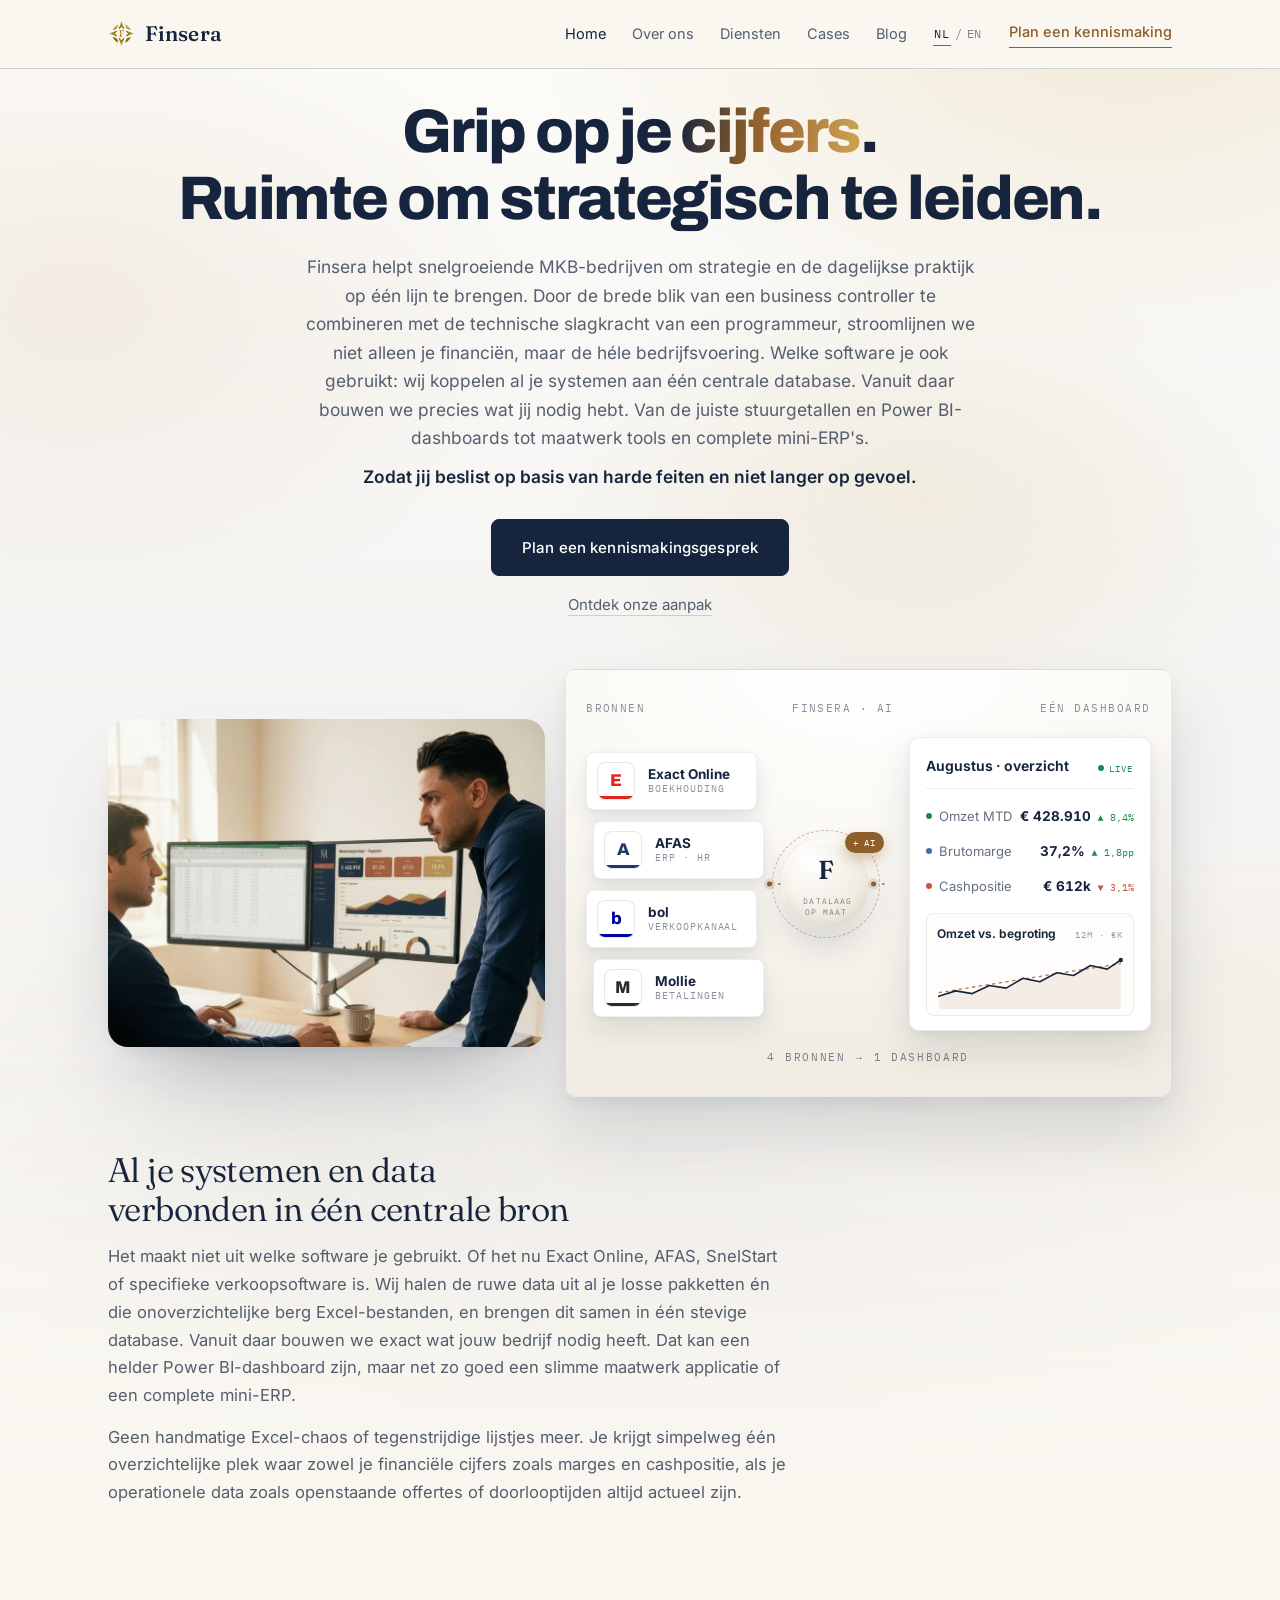
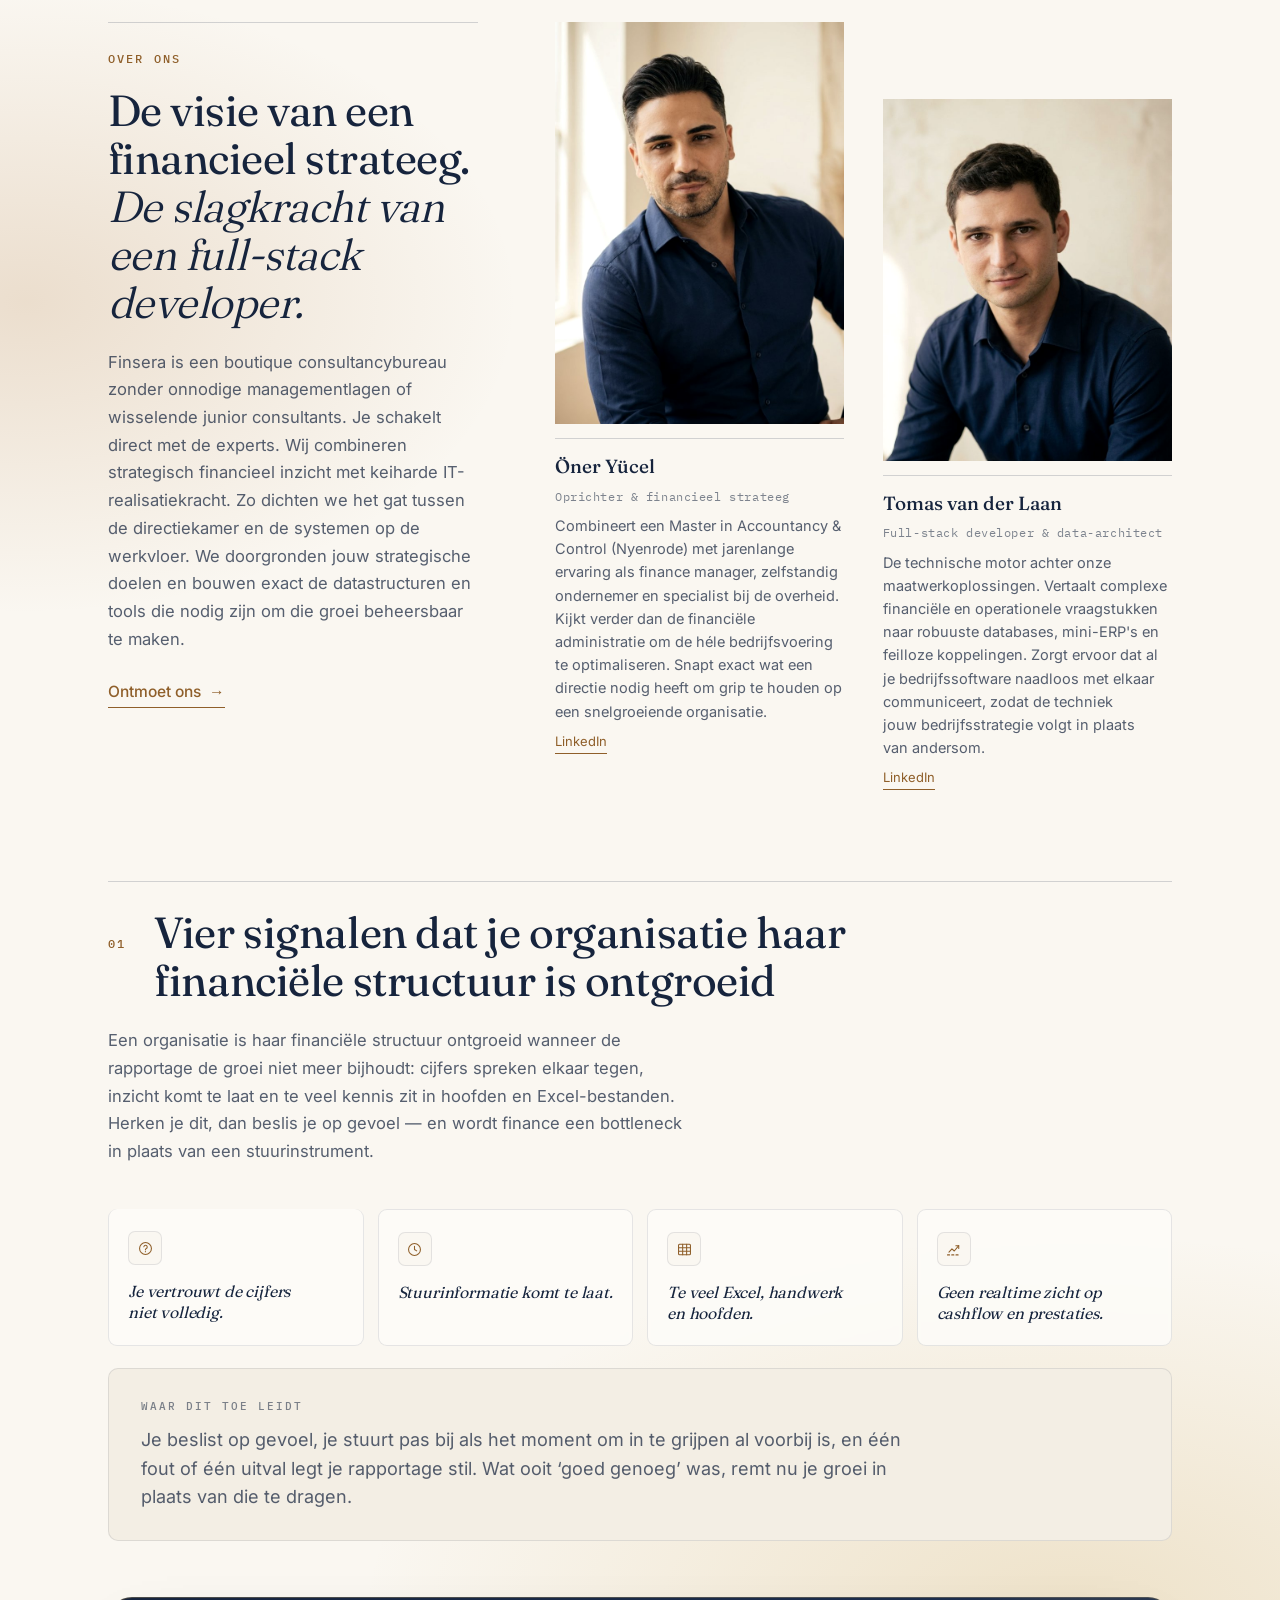
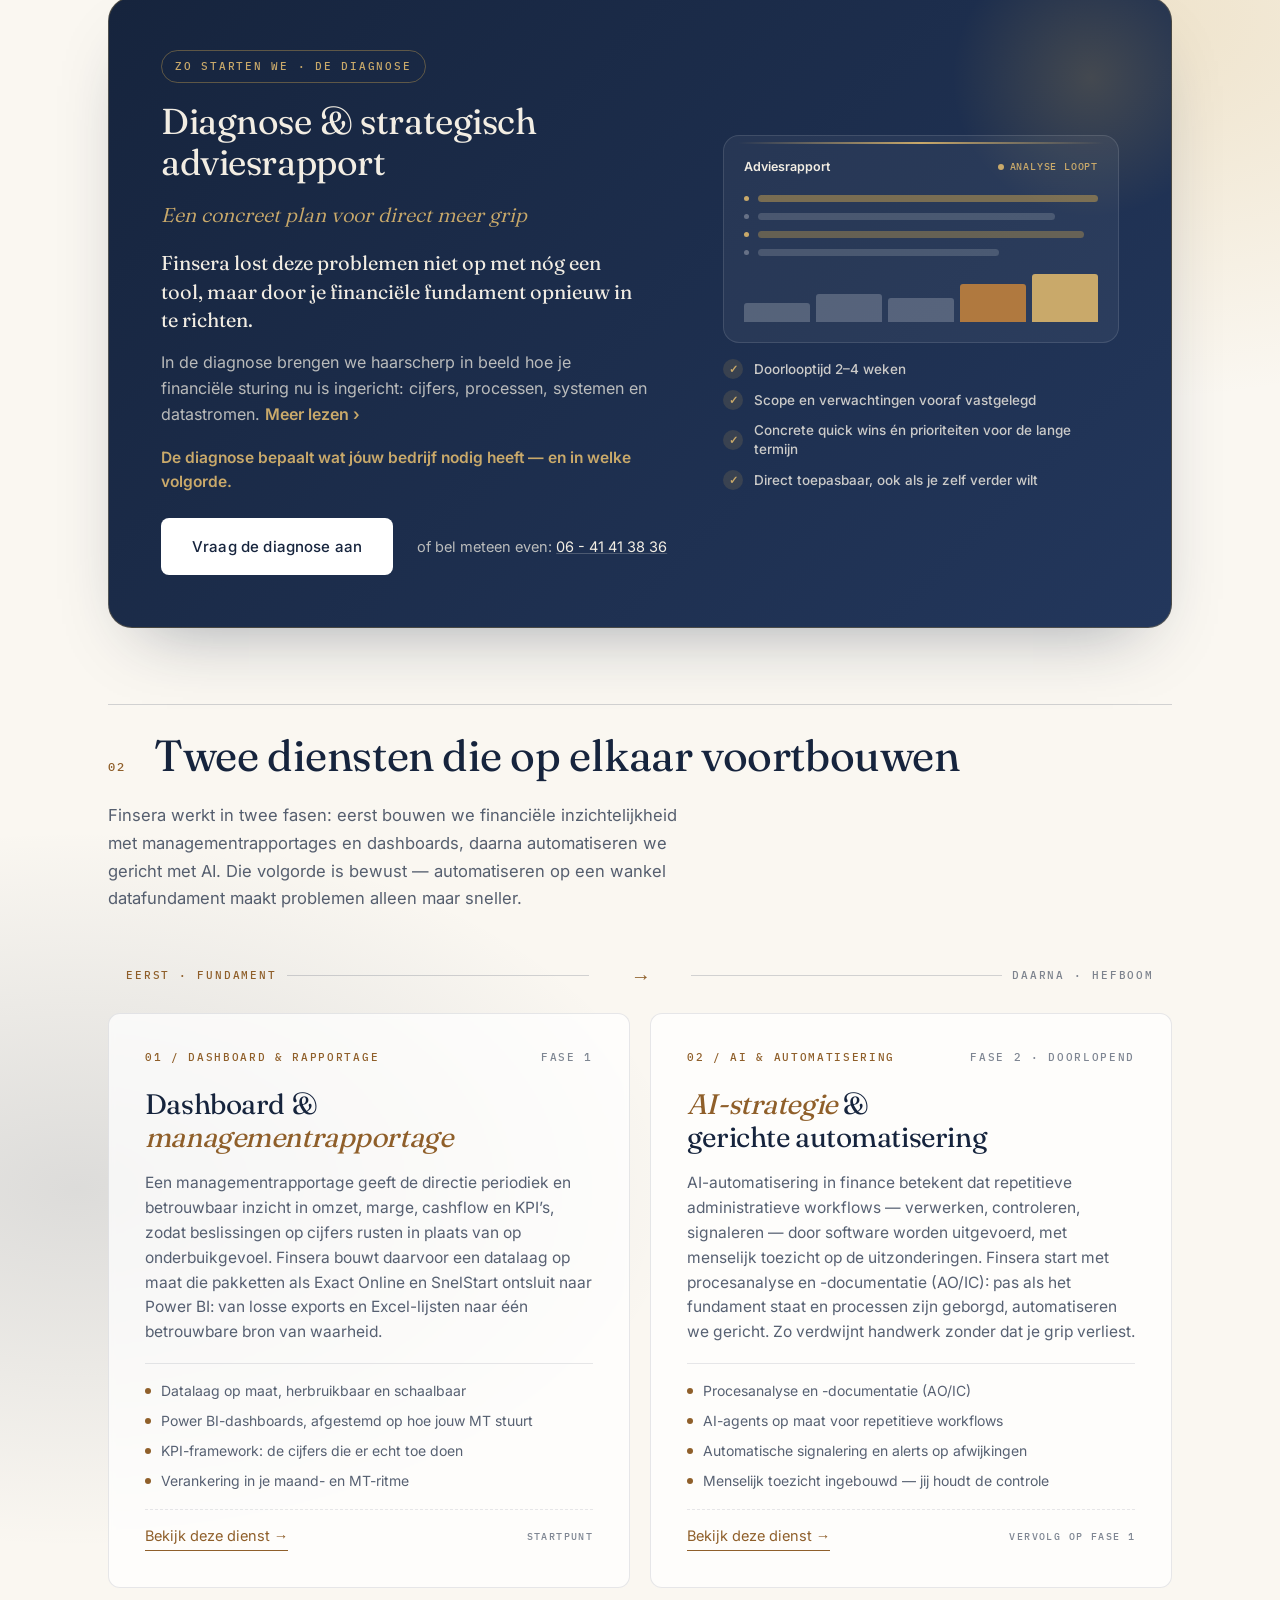
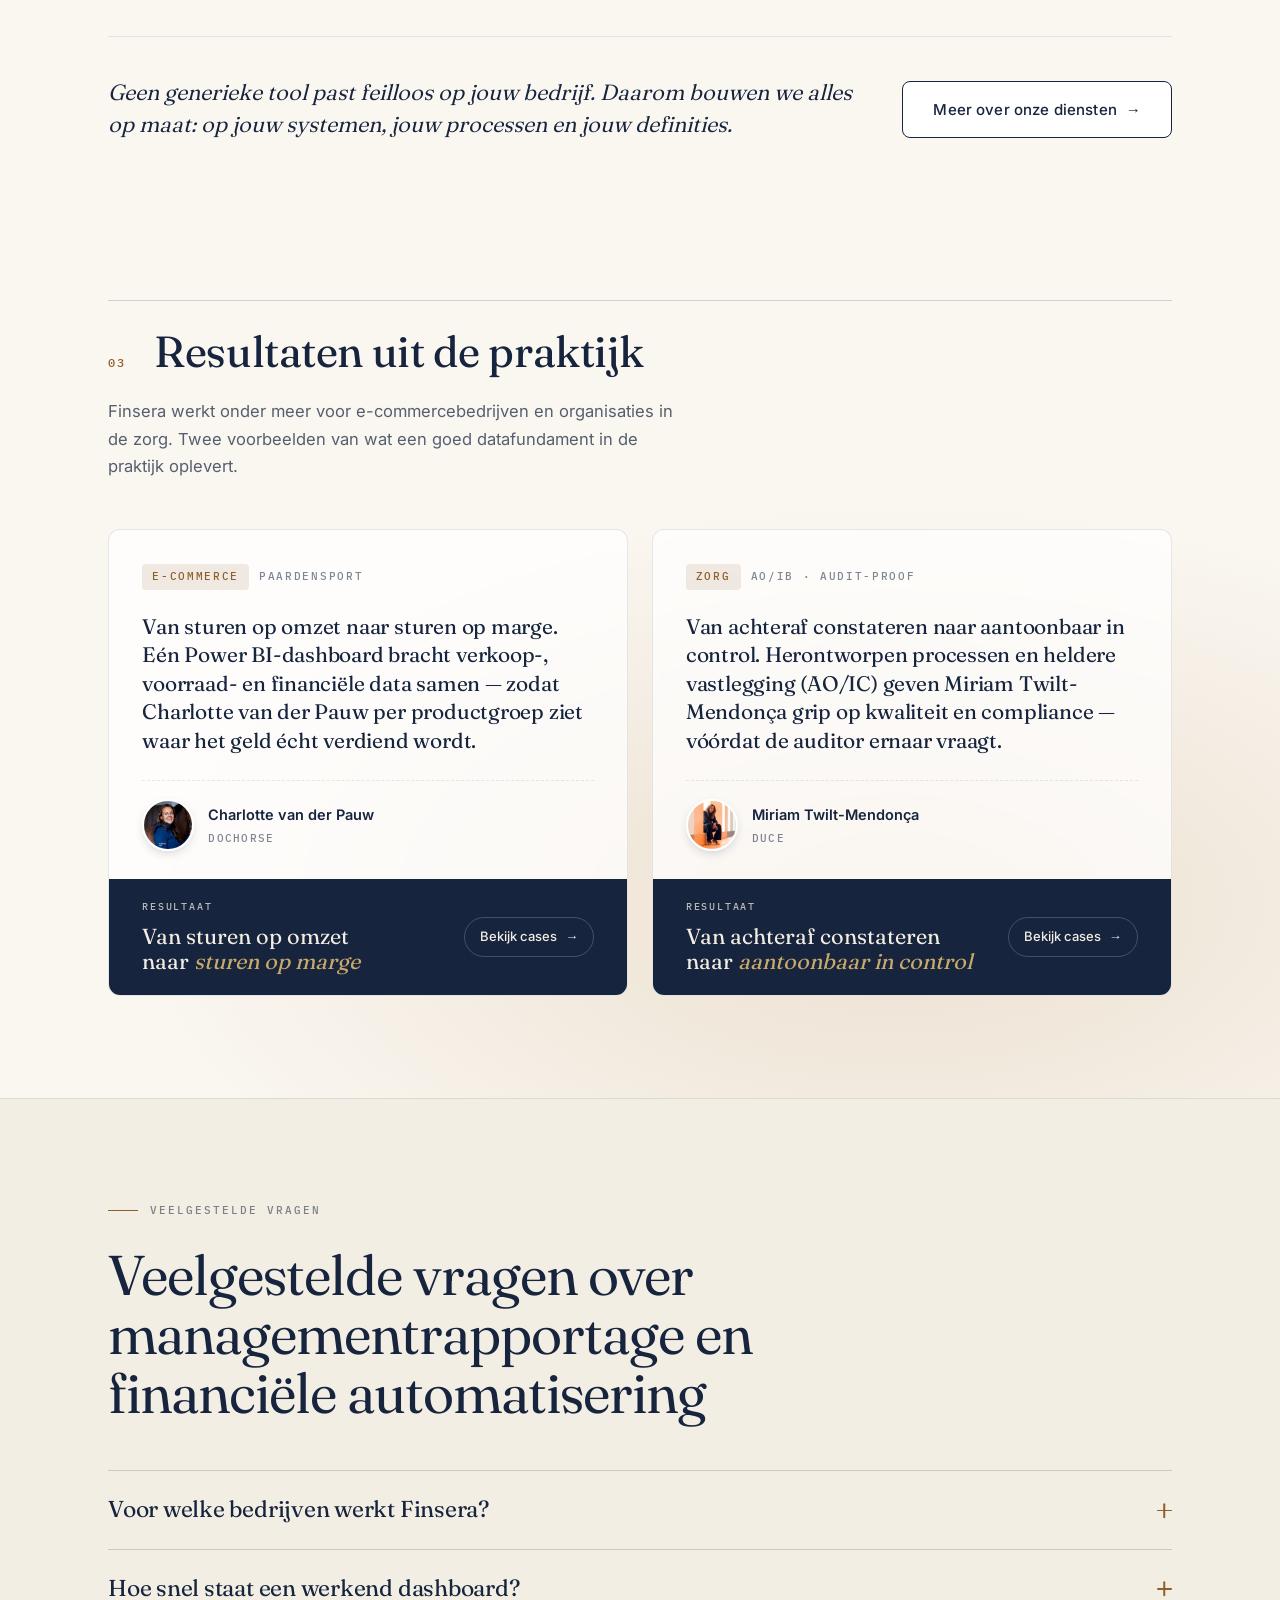
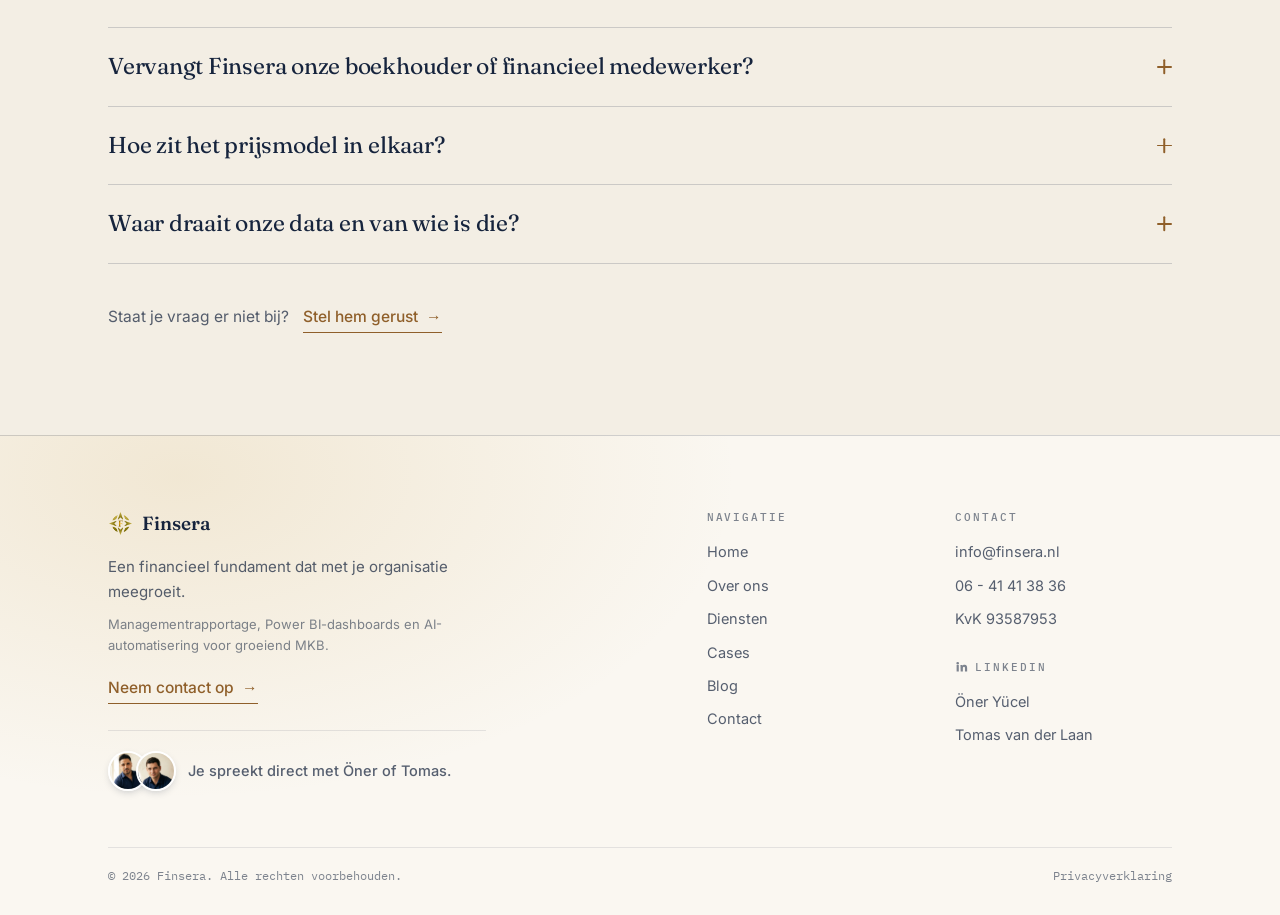
==== index.html @ 8877c3dc "Nieuwe teamteksten op de homepage Kop, inleiding en beide profielen vervangen door de aangeleverde t" ====
<!DOCTYPE html>
<html lang="nl">
<head>
  <meta charset="utf-8">
  <meta name="viewport" content="width=device-width, initial-scale=1">
  <title>Managementrapportage &amp; Power BI-dashboards MKB | Finsera</title>
  <meta name="description" content="Finsera helpt groeiende MKB-bedrijven aan grip op cijfers: managementrapportage, Power BI-dashboards en AI-automatisering. Start met een diagnose in 2–4 weken.">
  <link rel="canonical" href="https://www.finsera.nl/">
  <link rel="icon" href="favicon.svg" type="image/svg+xml">

  <!-- Open Graph / Twitter -->
  <meta property="og:type" content="website">
  <meta property="og:site_name" content="Finsera">
  <meta property="og:locale" content="nl_NL">
  <meta property="og:title" content="Finsera — Grip op je cijfers. Ruimte om strategisch te leiden.">
  <meta property="og:description" content="Boutique finance consultancy voor snelgroeiende middelgrote bedrijven. Van Excel-chaos naar realtime inzicht.">
  <meta property="og:url" content="https://www.finsera.nl/">
  <meta property="og:image" content="https://www.finsera.nl/img/og-finsera.jpg">
  <meta property="og:image:width" content="1200">
  <meta property="og:image:height" content="630">
  <meta property="og:image:alt" content="Finsera — Grip op je cijfers. Ruimte om strategisch te leiden.">
  <meta name="twitter:card" content="summary_large_image">
  <meta name="twitter:image" content="https://www.finsera.nl/img/og-finsera.jpg">

  <link rel="preload" href="fonts/Archivo-normal-400800.woff2" as="font" type="font/woff2" crossorigin>
  <link rel="preload" href="fonts/Fraunces-normal-300800.woff2" as="font" type="font/woff2" crossorigin>
  <link rel="preload" href="fonts/inter-latin.woff2" as="font" type="font/woff2" crossorigin>
  <link rel="preload" href="fonts/IBM-Plex-Mono-normal-400.woff2" as="font" type="font/woff2" crossorigin>
  <link rel="stylesheet" href="css/fonts.css">
  <link rel="stylesheet" href="css/styles.css">

  <script type="application/ld+json">
  {
    "@context": "https://schema.org",
    "@graph": [
      {
        "@type": "Organization",
        "@id": "https://www.finsera.nl/#organisatie",
        "name": "Finsera",
        "legalName": "Finsera",
        "alternateName": "Finsera Nederland",
        "description": "Finsera helpt groeiende middelgrote Nederlandse bedrijven aan echte financiële inzichtelijkheid via professionele managementrapportage, Power BI dashboards en AI-gedreven automatisering voor het MKB.",
        "url": "https://www.finsera.nl/",
        "logo": {
          "@type": "ImageObject",
          "@id": "https://www.finsera.nl/#logo",
          "url": "https://www.finsera.nl/img/og-finsera.jpg",
          "width": 1200,
          "height": 630
        },
        "image": {
          "@id": "https://www.finsera.nl/#logo"
        },
        "email": "info@finsera.nl",
        "telephone": "+31641413836",
        "identifier": [
          {
            "@type": "PropertyValue",
            "name": "KvK",
            "value": "93587953"
          }
        ],
        "address": {
          "@type": "PostalAddress",
          "addressCountry": "NL"
        },
        "areaServed": {
          "@type": "Country",
          "name": "Nederland"
        },
        "knowsLanguage": [
          "nl",
          "en"
        ],
        "knowsAbout": [
          "Managementrapportage",
          "Power BI dashboards",
          "Business intelligence voor het MKB",
          "Financiële automatisering",
          "AI-strategie",
          "Interim controller"
        ],
        "founder": {
          "@id": "https://www.finsera.nl/over#oner-yucel"
        },
        "employee": [
          {
            "@id": "https://www.finsera.nl/over#oner-yucel"
          },
          {
            "@id": "https://www.finsera.nl/over#tomas-van-der-laan"
          }
        ],
        "member": {
          "@id": "https://www.finsera.nl/over#tomas-van-der-laan"
        },
        "contactPoint": {
          "@type": "ContactPoint",
          "contactType": "sales",
          "email": "info@finsera.nl",
          "telephone": "+31641413836",
          "areaServed": "NL",
          "availableLanguage": [
            "nl",
            "en"
          ]
        }
      },
      {
        "@type": "WebSite",
        "@id": "https://www.finsera.nl/#website",
        "url": "https://www.finsera.nl/",
        "name": "Finsera",
        "inLanguage": "nl-NL",
        "publisher": {
          "@id": "https://www.finsera.nl/#organisatie"
        }
      },
      {
        "@type": "WebPage",
        "@id": "https://www.finsera.nl/#webpage",
        "url": "https://www.finsera.nl/",
        "name": "Managementrapportage, Power BI dashboards en AI voor het MKB | Finsera",
        "isPartOf": {
          "@id": "https://www.finsera.nl/#website"
        },
        "about": {
          "@id": "https://www.finsera.nl/#organisatie"
        },
        "inLanguage": "nl-NL"
      },
      {
        "@type": "FAQPage",
        "@id": "https://www.finsera.nl/#faq",
        "isPartOf": {
          "@id": "https://www.finsera.nl/#website"
        },
        "inLanguage": "nl-NL",
        "mainEntity": [
          {
            "@type": "Question",
            "name": "Voor welke bedrijven werkt Finsera?",
            "acceptedAnswer": {
              "@type": "Answer",
              "text": "Finsera werkt voor snelgroeiende MKB- en mid-market bedrijven met circa 10 tot 50 medewerkers. Bedrijven die de opstartfase voorbij zijn, maar waar de financiële structuur de groei niet kan bijbenen. Sectorervaring hebben wij onder meer in e-commerce en de zorg."
            }
          },
          {
            "@type": "Question",
            "name": "Hoe snel staat een werkend dashboard?",
            "acceptedAnswer": {
              "@type": "Answer",
              "text": "Meestal binnen 4 tot 6 weken na de start van het traject. We werken met wekelijkse demo’s, zodat je tussentijds ziet wat er gebouwd wordt en direct kunt bijsturen. Daaraan vooraf gaat de diagnose van 2 tot 4 weken, waarin we bepalen wát er gebouwd moet worden."
            }
          },
          {
            "@type": "Question",
            "name": "Vervangt Finsera onze boekhouder of financieel medewerker?",
            "acceptedAnswer": {
              "@type": "Answer",
              "text": "Nee. Wij vervangen geen bestaande functies, maar versterken ze. Je administratie blijft waar die is; wij zorgen dat de data eruit stroomt naar bruikbare stuurinformatie. Heb je tijdelijk behoefte aan senior financiële sturing, dan bieden we aanvullend interim controller services op afstand."
            }
          },
          {
            "@type": "Question",
            "name": "Hoe zit het prijsmodel in elkaar?",
            "acceptedAnswer": {
              "@type": "Answer",
              "text": "Projecten voeren we uit tegen een vaste projectprijs, vooraf afgesproken op basis van de diagnose. Voor doorlopend beheer en doorontwikkeling van dashboards werken we met een abonnement. Elk traject is maatwerk — daarom bespreken we je situatie eerst vrijblijvend."
            }
          },
          {
            "@type": "Question",
            "name": "Waar draait onze data en van wie is die?",
            "acceptedAnswer": {
              "@type": "Answer",
              "text": "Je data blijft van jou en blijft in jouw omgeving. We bouwen op Power BI en Microsoft Azure, binnen jouw eigen licenties en tenancy waar mogelijk. Geen vendor lock-in: alles wat wij bouwen, is van jou en gedocumenteerd."
            }
          }
        ]
      },
      {
        "@type": "Person",
        "@id": "https://www.finsera.nl/over#oner-yucel",
        "name": "Öner Yücel",
        "jobTitle": "Oprichter & financieel strateeg",
        "worksFor": {
          "@id": "https://www.finsera.nl/#organisatie"
        },
        "knowsAbout": [
          "Financial control",
          "Accountancy",
          "Audit",
          "Compliance",
          "Managementrapportage"
        ],
        "sameAs": [
          "https://www.linkedin.com/in/%C3%B6ner-y%C3%BCcel-msc-319a7a30/"
        ]
      },
      {
        "@type": "Person",
        "@id": "https://www.finsera.nl/over#tomas-van-der-laan",
        "name": "Tomas van der Laan",
        "jobTitle": "Full-stack developer & data-architect",
        "worksFor": {
          "@id": "https://www.finsera.nl/#organisatie"
        },
        "knowsAbout": [
          "Data-architectuur",
          "Power BI",
          "Data-engineering",
          "AI-automatisering"
        ],
        "sameAs": [
          "https://www.linkedin.com/in/tomasvdlaan/"
        ]
      }
    ]
  }
  </script>
</head>
<body>

<a class="skip-link" href="#inhoud">Naar de inhoud</a>

<!-- ======================================================== NAV ========== -->
<nav class="nav">
  <div class="nav__inner">
    <a href="/" class="nav__brand">
      <img class="nav__mark" src="img/logo/finsera-merkteken-origineel.png" alt="" width="27" height="27" onerror="this.remove()">
      <span class="nav__wordmark">Finsera</span>
    </a>

    <div class="nav__links">
      <a href="/" class="nav__link is-active" data-i18n="navHome">Home</a>
      <a href="/over" class="nav__link" data-i18n="navOver">Over ons</a>
      <a href="/diensten" class="nav__link" data-i18n="navDiensten">Diensten</a>
      <a href="/cases" class="nav__link" data-i18n="navCases">Cases</a>
      <a href="/blog" class="nav__link" data-i18n="navBlog">Blog</a>

      <div class="lang-toggle">
        <button type="button" class="lang-toggle__btn" data-lang="nl">NL</button>
        <span class="lang-toggle__sep" aria-hidden="true">/</span>
        <button type="button" class="lang-toggle__btn" data-lang="en">EN</button>
      </div>

      <a href="/contact" class="nav__cta" data-i18n="navCta">Plan een kennismaking</a>
    </div>

    <button class="nav__burger" type="button" aria-label="Menu" aria-expanded="false" data-burger>
      <svg width="22" height="22" viewBox="0 0 24 24" fill="none" stroke="currentColor" stroke-width="1.6" stroke-linecap="round"><line x1="3" y1="8" x2="21" y2="8"></line><line x1="3" y1="16" x2="21" y2="16"></line></svg>
    </button>
  </div>

  <div class="nav__mobile" data-mobile hidden>
    <a href="/" data-i18n="navHome">Home</a>
    <a href="/over" data-i18n="navOver">Over ons</a>
    <a href="/diensten" data-i18n="navDiensten">Diensten</a>
    <a href="/cases" data-i18n="navCases">Cases</a>
    <a href="/blog" data-i18n="navBlog">Blog</a>
    <div class="nav__mobile-langs">
      <button type="button" class="lang-toggle__btn" data-lang="nl">NL</button>
      <button type="button" class="lang-toggle__btn" data-lang="en">EN</button>
    </div>
    <a href="/contact" class="nav__mobile-cta" data-i18n="navCta">Plan een kennismaking</a>
  </div>
</nav>

<main id="inhoud" class="main">

  <!-- ====================================================== HERO ========= -->
  <!-- "Licht met gradient": zachte meerkleurige gradient-grond, centrale
       glazen dashboardkaart, twee zwevende glass-statkaartjes met échte
       inhoud. Kop in Archivo; één sleutelwoord krijgt een navy→koper
       gradient (zie inline script onderaan de pagina). -->
  <header class="hero2">
    <div class="hero2__glow" aria-hidden="true"></div>
    <div class="wrap hero2__wrap">
      <h1 class="hero2__h1">
        <span class="hero2__h1-a" data-i18n="heroH1a">Grip op je cijfers</span>
        <span class="hero2__h1-b" data-i18n="heroH1b">Ruimte om strategisch te leiden</span>
      </h1>
      <p class="hero2__sub"><span data-i18n="heroSub">Finsera helpt snelgroeiende MKB-bedrijven om strategie en de dagelijkse praktijk op één lijn te brengen. Door de brede blik van een business controller te combineren met de technische slagkracht van een programmeur, stroomlijnen we niet alleen je financiën, maar de héle bedrijfsvoering. Welke software je ook gebruikt: wij koppelen al je systemen aan één centrale database. Vanuit daar bouwen we precies wat jij nodig hebt. Van de juiste stuurgetallen en Power BI-dashboards tot maatwerk tools en complete mini-ERP&rsquo;s.</span> <strong class="hero2__lead" data-i18n="heroSubLead">Zodat jij beslist op basis van harde feiten en niet langer op gevoel.</strong></p>
      <div class="hero2__cta">
        <a href="/contact" class="btn" data-i18n="heroCta1">Plan een kennismakingsgesprek</a>
        <a href="/diensten" class="hero2__cta-link" data-i18n="heroCta2">Ontdek onze aanpak</a>
      </div>

      <!-- Het beeldobject: links de foto van Öner en Tomas, rechts de
           datalaag-visual (bronnen → datalaag + AI → één dashboard).
           #heroPhoto is het fotoslot; vervang het bestand om het beeld
           te wisselen. Het paneel komt één keer tot leven via het script
           onderaan deze pagina. -->
      <div class="hero2__dlhead">
        <h2 class="hero2__dlh2" data-i18n="dlHeading">Al je systemen en data verbonden in één centrale bron</h2>
        <p class="hero2__dlintro" data-i18n="dlIntro">Het maakt niet uit welke software je gebruikt. Of het nu Exact Online, AFAS, SnelStart of specifieke verkoopsoftware is. Wij halen de ruwe data uit al je losse pakketten &eacute;n die onoverzichtelijke berg Excel-bestanden, en brengen dit samen in &eacute;&eacute;n stevige database. Vanuit daar bouwen we exact wat jouw bedrijf nodig heeft. Dat kan een helder Power BI-dashboard zijn, maar net zo goed een slimme maatwerk applicatie of een complete mini-ERP.</p>
        <p class="hero2__dlintro" data-i18n="dlIntro2">Geen handmatige Excel-chaos of tegenstrijdige lijstjes meer. Je krijgt simpelweg &eacute;&eacute;n overzichtelijke plek waar zowel je financi&euml;le cijfers zoals marges en cashpositie, als je operationele data zoals openstaande offertes of doorlooptijden altijd actueel zijn.</p>
      </div>

      <div class="hero2__stage">
        <img id="heroPhoto" class="hero2__photo" src="img/team/samen.webp" alt="Öner Yücel en Tomas van der Laan bespreken een Power BI managementrapportage bij Finsera" width="1536" height="672" decoding="async">

        <div class="hero2__dlwrap">
          <div class="dl-panel">
          <div class="dl-panel-head" aria-hidden="true">
            <span data-i18n="dlColA">Bronnen</span><span data-i18n="dlColB">Finsera · AI</span><span data-i18n="dlColC">Eén dashboard</span>
          </div>
          <div class="dl-flow">
            <div class="dl-sources">
              <!-- Bronnen. Elke tegel heeft een leeg <img>-slot: zet daar het
                   officiële logobestand in (img/bron/<naam>.svg) en de
                   naamtegel verdwijnt automatisch achter het logo. -->
              <div class="dl-src" style="--merk:#E1251B">
                <span class="dl-src-ic" aria-hidden="true"><img class="dl-src-logo" alt="" hidden><span class="dl-src-wm">E</span></span>
                <span class="dl-src-tx"><strong>Exact Online</strong><em data-i18n="dlSrc1">boekhouding</em></span>
              </div>
              <div class="dl-src" style="--merk:#1B3A6B">
                <span class="dl-src-ic" aria-hidden="true"><img class="dl-src-logo" alt="" hidden><span class="dl-src-wm">A</span></span>
                <span class="dl-src-tx"><strong>AFAS</strong><em data-i18n="dlSrc2">ERP · HR</em></span>
              </div>
              <div class="dl-src" style="--merk:#0000A4">
                <span class="dl-src-ic" aria-hidden="true"><img class="dl-src-logo" alt="" hidden><span class="dl-src-wm">b</span></span>
                <span class="dl-src-tx"><strong>bol</strong><em data-i18n="dlSrc3">verkoopkanaal</em></span>
              </div>
              <div class="dl-src" style="--merk:#2B2B2B">
                <span class="dl-src-ic" aria-hidden="true"><img class="dl-src-logo" alt="" hidden><span class="dl-src-wm">M</span></span>
                <span class="dl-src-tx"><strong>Mollie</strong><em data-i18n="dlSrc4">betalingen</em></span>
              </div>
            </div>

            <div class="dl-corewrap" aria-hidden="true">
              <span class="dl-wire dl-wire--in"></span>
              <div class="dl-core">
                <span class="dl-core-ring"></span>
                <span class="dl-core-f">F</span>
                <span class="dl-core-cap" data-i18n="dlCore">datalaag op maat</span>
                <span class="dl-core-ai">+ AI</span>
              </div>
              <span class="dl-wire dl-wire--out"></span>
            </div>

            <div class="dl-dash">
              <div class="dl-dash-head"><em data-i18n="dlMonth">Augustus · overzicht</em><span class="dl-live"><i></i>live</span></div>
              <div class="dl-krow"><span class="dl-kdot" style="background:#1F8A4C"></span><span class="dl-klabel" data-i18n="dlK1">Omzet MTD</span><span class="dl-kval" data-count="428910" data-pre="&euro; ">&euro; 428.910</span><span class="dl-kdelta dl-up">&#9650; 8,4%</span></div>
              <div class="dl-krow"><span class="dl-kdot" style="background:#3E6FA8"></span><span class="dl-klabel" data-i18n="dlK2">Brutomarge</span><span class="dl-kval" data-count="37,2" data-post="%">37,2%</span><span class="dl-kdelta dl-up">&#9650; 1,8pp</span></div>
              <div class="dl-krow"><span class="dl-kdot" style="background:#C0563F"></span><span class="dl-klabel" data-i18n="dlK3">Cashpositie</span><span class="dl-kval" data-count="612" data-pre="&euro; " data-post="k">&euro; 612k</span><span class="dl-kdelta dl-down">&#9660; 3,1%</span></div>
              <div class="dl-chart">
                <div class="dl-chart-cap"><span data-i18n="dlChart">Omzet vs. begroting</span><span class="dl-chart-meta">12m &middot; &euro;k</span></div>
                <svg viewBox="0 0 220 64" preserveAspectRatio="none" aria-hidden="true">
                  <path d="M2 50 L22 44 L42 47 L62 38 L82 41 L102 30 L122 34 L142 24 L162 27 L182 16 L202 20 L218 10 L218 64 L2 64 Z" fill="rgba(143,95,42,0.10)"/>
                  <path d="M2 46 L42 40 L82 34 L122 28 L162 22 L218 14" fill="none" stroke="#B0793F" stroke-width="1.4" stroke-dasharray="4 4"/>
                  <path class="dl-line" d="M2 50 L22 44 L42 47 L62 38 L82 41 L102 30 L122 34 L142 24 L162 27 L182 16 L202 20 L218 10" fill="none" stroke="#16243D" stroke-width="1.8" stroke-linecap="round" stroke-linejoin="round"/>
                  <circle cx="218" cy="10" r="2.6" fill="#16243D"/>
                </svg>
              </div>
            </div>
          </div>
          <p class="dl-foot" aria-hidden="true"><span data-i18n="dlFootA">4 bronnen</span> <span class="dl-foot-arrow">&rarr;</span> <span data-i18n="dlFootB">1 dashboard</span></p>
        </div>
        </div>


              </div>
    </div>
  </header>

  <!-- ====================================================== TEAM ========= -->
  <section class="team">
    <div class="wrap team__layout">
      <div class="team__intro">
        <span class="sect-num team__num" data-i18n="teamEyebrow">Over ons</span>
        <h2 class="team__h2"><span data-i18n="teamTitleA">De visie van een financieel strateeg.</span> <em data-i18n="teamTitleB">De slagkracht van een full-stack developer.</em></h2>
        <p data-i18n="teamIntro1">Finsera is een boutique consultancybureau zonder onnodige managementlagen of wisselende junior consultants. Je schakelt direct met de experts. Wij combineren strategisch financieel inzicht met keiharde IT-realisatiekracht. Zo dichten we het gat tussen de directiekamer en de systemen op de werkvloer. We doorgronden jouw strategische doelen en bouwen exact de datastructuren en tools die nodig zijn om die groei beheersbaar te maken.</p>
        <a href="/over" class="link-arrow team__cta"><span data-i18n="teamCta">Ontmoet ons</span> <span aria-hidden="true">&rarr;</span></a>
      </div>

      <div class="team__people">
        <figure class="team__person team__person--a">
          <img class="team__photo" src="img/team/oner-yucel.jpg" alt="Öner Yücel, oprichter en financieel strateeg van Finsera" width="640" height="800" decoding="async" onerror="this.remove()">
          <figcaption class="team__caption">
            <span class="team__name">Öner Yücel</span>
            <span class="team__role" data-i18n="teamRole1">Oprichter &amp; financieel strateeg</span>
            <span class="team__bio" data-i18n="teamBio1">Combineert een Master in Accountancy &amp; Control (Nyenrode) met jarenlange ervaring als finance manager, zelfstandig ondernemer en specialist bij de overheid. Kijkt verder dan de financiële administratie om de héle bedrijfsvoering te optimaliseren. Snapt exact wat een directie nodig heeft om grip te houden op een snelgroeiende organisatie.</span>
            <a class="team__link" href="https://www.linkedin.com/in/%C3%B6ner-y%C3%BCcel-msc-319a7a30/" target="_blank" rel="noopener" aria-label="Öner Yücel op LinkedIn"><span data-i18n="teamLinkedin">LinkedIn</span></a>
          </figcaption>
        </figure>
        <figure class="team__person team__person--b">
          <img class="team__photo" src="img/team/tomas-van-der-laan.jpg" alt="Tomas van der Laan, full-stack developer en data-architect bij Finsera" width="640" height="800" decoding="async" onerror="this.remove()">
          <figcaption class="team__caption">
            <span class="team__name">Tomas van der Laan</span>
            <span class="team__role" data-i18n="teamRole2">Full-stack developer &amp; data-architect</span>
            <span class="team__bio" data-i18n="teamBio2">De technische motor achter onze maatwerkoplossingen. Vertaalt complexe financiële en operationele vraagstukken naar robuuste databases, mini-ERP&rsquo;s en feilloze koppelingen. Zorgt ervoor dat al je bedrijfssoftware naadloos met elkaar communiceert, zodat de techniek jouw bedrijfsstrategie volgt in plaats van andersom.</span>
            <a class="team__link" href="https://www.linkedin.com/in/tomasvdlaan/" target="_blank" rel="noopener" aria-label="Tomas van der Laan op LinkedIn"><span data-i18n="teamLinkedin">LinkedIn</span></a>
          </figcaption>
        </figure>
      </div>
    </div>
  </section>

  <!-- ================================================ PAIN POINTS ======== -->
  <section class="pain">
    <div class="wrap">
      <div class="sect-head">
        <span class="sect-num">01</span>
        <h2 class="sect-h2" data-i18n="painHeading">Vier signalen dat je organisatie haar financiële structuur is ontgroeid</h2>
      </div>

      <p class="sect-intro" data-i18n="painIntro">Een organisatie is haar financiële structuur ontgroeid wanneer de rapportage de groei niet meer bijhoudt: cijfers spreken elkaar tegen, inzicht komt te laat en te veel kennis zit in hoofden en Excel-bestanden. Herken je dit, dan beslis je op gevoel — en wordt finance een bottleneck in plaats van een stuurinstrument.</p>

      <!-- js/app.js vult dit met vier citaten; de CSS zet ze als royale
           serif-citaten, afwisselend groot en klein, met hairlines. -->
      <div class="pain__list" id="painList"></div>

      <!-- De gevolgen stonden eerst per citaat in een tweede kolom. Vier keer
           dezelfde kop verzwakte elk punt; ze staan nu gebundeld in één zin. -->
      <div class="pain__gevolg">
        <span class="pain__gevolg-label" data-i18n="painLeadsTo">Waar dit toe leidt</span>
        <p class="pain__gevolg-text" data-i18n="painGevolg">Je beslist op gevoel, je stuurt pas bij als het moment om in te grijpen al voorbij is, en één fout of één uitval legt je rapportage stil. Wat ooit ‘goed genoeg’ was, remt nu je groei in plaats van die te dragen.</p>
      </div>

    </div>
  </section>

  <!-- ================================== DIAGNOSE: HET AANBOD ============
       Staat direct na de vier signalen: op het moment dat de bezoeker zich
       herkent, volgt de kleinste concrete vervolgstap. De herkaderende zin
       ("niet nog een tool") opent de kaart; de diensten hieronder zijn waar
       de diagnose toe leidt. Kaartvorm uit commit 2d51005^: donkere kaart met
       gouden gloed, een scanlijn door het adviesrapport en vinkjes. -->
  <section id="oplossing" class="sol sol--kaart">
    <div class="wrap">
      <div class="diag diag--feature">
        <div class="diag__halo" aria-hidden="true"></div>
        <div class="diag__grid">
          <div class="diag__main">
            <div class="diag__eyebrow" data-i18n="diagEyebrowTop">Zo starten we · de diagnose</div>
            <h3 class="diag__title" data-i18n="diagTitle">Diagnose &amp; strategisch adviesrapport</h3>
            <div class="diag__benefit" data-i18n="diagBenefit">Een concreet plan voor direct meer grip</div>
            <p class="diag__bridge" data-i18n="bridge">Finsera lost deze problemen niet op met nóg een tool, maar door je financiële fundament opnieuw in te richten.</p>
            <p class="diag__body"><span data-i18n="diagBodyShort">In de diagnose brengen we haarscherp in beeld hoe je financiële sturing nu is ingericht: cijfers, processen, systemen en datastromen.</span><span class="diag__more" id="diagMore" hidden> <span data-i18n="diagBodyMore">Elke samenwerking start met een diagnose van je financiële processen, systemen en rapportages. Geen lange theoretische audit, maar een scherpe analyse met direct toepasbare aanbevelingen — zodat je waarde ziet vóórdat je aan een groter traject begint.</span></span> <button type="button" class="diag__readmore" id="diagToggle">Meer lezen &rsaquo;</button></p>
            <p class="diag__bespoke" data-i18n="diagBespoke">De diagnose bepaalt wat jóuw bedrijf nodig heeft — en in welke volgorde.</p>
            <div class="diag__acties">
              <a href="/contact" class="btn-gold" data-i18n="diagCta">Vraag de diagnose aan</a>
              <span class="diag__bel"><span data-i18n="bridgeAlt">of bel meteen even:</span> <a href="tel:+31641413836">06&nbsp;-&nbsp;41&nbsp;41&nbsp;38&nbsp;36</a></span>
            </div>
          </div>

          <div class="diag__visual">
            <div class="diag__report">
              <div class="diag__scanline" aria-hidden="true"></div>
              <div class="diag__report-head">
                <span class="diag__report-label" data-i18n="diagReportLabel">Adviesrapport</span>
                <span class="diag__report-status"><span class="dot" aria-hidden="true"></span><span data-i18n="diagScan">analyse loopt</span></span>
              </div>
              <div class="diag__lines" aria-hidden="true">
                <div class="diag__line"><span class="pt pt--gold"></span><span class="bar bar--gold"></span></div>
                <div class="diag__line"><span class="pt pt--dim"></span><span class="bar bar--dim bar--w84"></span></div>
                <div class="diag__line"><span class="pt pt--gold"></span><span class="bar bar--gold2"></span></div>
                <div class="diag__line"><span class="pt pt--dim"></span><span class="bar bar--dim bar--w68"></span></div>
              </div>
              <div class="diag__chart" aria-hidden="true">
                <div class="b b1"></div><div class="b b2"></div><div class="b b3"></div><div class="b b4"></div><div class="b b5"></div>
              </div>
            </div>
            <ul class="diag__checks">
              <li><span class="diag__check-ic" aria-hidden="true">&#10003;</span><span data-i18n="diagCheck1">Doorlooptijd 2–4 weken</span></li>
              <li><span class="diag__check-ic" aria-hidden="true">&#10003;</span><span data-i18n="diagCheck2">Scope en verwachtingen vooraf vastgelegd</span></li>
              <li><span class="diag__check-ic" aria-hidden="true">&#10003;</span><span data-i18n="diagCheck3">Concrete quick wins én prioriteiten voor de lange termijn</span></li>
              <li><span class="diag__check-ic" aria-hidden="true">&#10003;</span><span data-i18n="diagCheck4">Direct toepasbaar, ook als je zelf verder wilt</span></li>
            </ul>
          </div>
        </div>
      </div>
    </div>
  </section>

  <!-- ========================================== DIENSTEN =================
       Twee kaarten met een fasestrip erboven: eerst het fundament, daarna de
       hefboom. De opmaak volgt het voorstel van de eigenaar; kleuren, letters
       en radii komen uit de eigen tokens, niet uit de aangeleverde losse set. -->
  <section id="diensten" class="svc">
    <div class="wrap">
      <div class="sect-head">
        <span class="sect-num">02</span>
        <h2 class="sect-h2" data-i18n="dienstenHeading">Twee diensten die op elkaar voortbouwen</h2>
      </div>
      <p class="sect-intro" data-i18n="svcShortIntro">Finsera werkt in twee fasen: eerst bouwen we financiële inzichtelijkheid met managementrapportages en dashboards, daarna automatiseren we gericht met AI. Die volgorde is bewust — automatiseren op een wankel datafundament maakt problemen alleen maar sneller.</p>

      <!-- Fasestrip: alleen decoratief, daarom aria-hidden en verborgen op smal -->
      <div class="svc__strip" aria-hidden="true">
        <span class="svc__strip-label svc__strip-label--l"><span data-i18n="svcPhaseA">Eerst · fundament</span></span>
        <span class="svc__strip-arrow">&rarr;</span>
        <span class="svc__strip-label svc__strip-label--r"><span data-i18n="svcPhaseB">Daarna · hefboom</span></span>
      </div>

      <div class="svc__grid">
        <article class="scard">
          <div class="scard__top">
            <span class="scard__num">01 / <span data-i18n="svcC1Meta">Dashboard &amp; rapportage</span></span>
            <span class="scard__dur" data-i18n="svcC1Phase">Fase 1</span>
          </div>
          <h3 class="scard__title"><span data-i18n="svcC1TitleA">Dashboard &amp;</span> <em data-i18n="svcC1TitleB">managementrapportage</em></h3>
          <p class="scard__text" data-i18n="svc1Short">Een managementrapportage geeft de directie periodiek en betrouwbaar inzicht in omzet, marge, cashflow en KPI’s, zodat beslissingen op cijfers rusten in plaats van op onderbuikgevoel. Finsera bouwt daarvoor een datalaag op maat die pakketten als Exact Online en SnelStart ontsluit naar Power BI: van losse exports en Excel-lijsten naar één betrouwbare bron van waarheid.</p>
          <ul class="scard__list">
            <li data-i18n="svcC1B1">Datalaag op maat, op je eigen bronnen</li>
            <li data-i18n="svcC1B2">Power BI of dashboards op maat</li>
            <li data-i18n="svcC1B3">KPI-framework met definities die kloppen</li>
            <li data-i18n="svcC1B4">Verankerd in het ritme van je MT</li>
          </ul>
          <div class="scard__foot">
            <a class="scard__link" href="/diensten#dashboard"><span data-i18n="svc1More">Bekijk deze dienst</span> <span aria-hidden="true">&rarr;</span></a>
            <span class="scard__hint" data-i18n="svcC1Hint">Startpunt</span>
          </div>
        </article>

        <article class="scard">
          <div class="scard__top">
            <span class="scard__num">02 / <span data-i18n="svcC2Meta">AI &amp; automatisering</span></span>
            <span class="scard__dur" data-i18n="svcC2Phase">Fase 2 · doorlopend</span>
          </div>
          <h3 class="scard__title"><em data-i18n="svcC2TitleA">AI-strategie</em> <span data-i18n="svcC2TitleB">&amp; gerichte automatisering</span></h3>
          <p class="scard__text" data-i18n="svc2Short">AI-automatisering in finance betekent dat repetitieve administratieve workflows — verwerken, controleren, signaleren — door software worden uitgevoerd, met menselijk toezicht op de uitzonderingen. Finsera start met procesanalyse en -documentatie (AO/IC): pas als het fundament staat en processen zijn geborgd, automatiseren we gericht. Zo verdwijnt handwerk zonder dat je grip verliest.</p>
          <ul class="scard__list">
            <li data-i18n="svcC2B1">Procesanalyse samen met je team</li>
            <li data-i18n="svcC2B2">AI-agents op maat voor terugkerend werk</li>
            <li data-i18n="svcC2B3">Signalering en alerts bij afwijkingen</li>
            <li data-i18n="svcC2B4">Menselijk toezicht standaard ingebouwd</li>
          </ul>
          <div class="scard__foot">
            <a class="scard__link" href="/diensten#ai"><span data-i18n="svc2More">Bekijk deze dienst</span> <span aria-hidden="true">&rarr;</span></a>
            <span class="scard__hint" data-i18n="svcC2Hint">Vervolg op fase 1</span>
          </div>
        </article>
      </div>

      <div class="svc__close">
        <p class="svc__bespoke" data-i18n="svcBespoke">Geen generieke tool past feilloos op jouw bedrijf. Daarom bouwen we alles op maat: op jouw systemen, jouw processen en jouw definities.</p>
        <a href="/diensten" class="btn"><span data-i18n="svcMore">Meer over onze diensten</span> <span aria-hidden="true">&rarr;</span></a>
      </div>
    </div>
  </section>

  <!-- ================================== KLANTEN AAN HET WOORD ============
       Reviewkaarten: portret en naam van de klant boven, een donkere balk met
       het resultaat onderaan. Het citaatblok per kaart staat bewust op
       [hidden] met lege i18n-sleutels: er komt hier alleen een citaat te
       staan als de klant het zelf heeft goedgekeurd. Haal dan [hidden] weg en
       vul review1Quote / review2Quote in beide woordenlijsten. -->
  <section id="reviews" class="rev">
    <div class="wrap">
      <div class="sect-head">
        <span class="sect-num">03</span>
        <h2 class="sect-h2" data-i18n="casesTitle">Resultaten uit de praktijk</h2>
      </div>
      <p class="sect-intro" data-i18n="revIntro">Finsera werkt onder meer voor e-commercebedrijven en organisaties in de zorg. Twee voorbeelden van wat een goed datafundament in de praktijk oplevert.</p>

      <div class="rev__grid">
        <article class="rev__card">
          <div class="rev__top">
            <p class="rev__sector"><span class="rev__tag" data-i18n="case1Tag">E-commerce</span> <span data-i18n="case1Sector">Paardensport</span></p>
            <blockquote class="rev__quote" hidden>
              <p data-i18n="review1Quote"></p>
            </blockquote>
            <p class="rev__lead" data-i18n="case1Result">Van sturen op omzet naar sturen op marge. Eén Power BI-dashboard bracht verkoop-, voorraad- en financiële data samen — zodat Charlotte van der Pauw per productgroep ziet waar het geld écht verdiend wordt.</p>
            <div class="rev__by">
              <img class="rev__avatar" src="img/cases/dochorse-charlotte-van-der-pauw.webp" alt="" width="1080" height="676" decoding="async" loading="lazy">
              <span class="rev__who">
                <b data-i18n="case1Person">Charlotte van der Pauw</b>
                <em>DocHorse</em>
              </span>
            </div>
          </div>
          <div class="rev__stat">
            <span class="rev__stat-lab" data-i18n="revResultLabel">Resultaat</span>
            <span class="rev__stat-val"><span data-i18n="case1StatA">Van sturen op omzet naar</span> <em data-i18n="case1StatB">sturen op marge</em></span>
            <a class="rev__stat-lnk" href="/cases"><span data-i18n="casesRead">Bekijk cases</span> <span aria-hidden="true">&rarr;</span></a>
          </div>
        </article>

        <article class="rev__card">
          <div class="rev__top">
            <p class="rev__sector"><span class="rev__tag" data-i18n="case2Tag">Zorg</span> <span data-i18n="case2Badge">AO/IB · audit-proof</span></p>
            <blockquote class="rev__quote" hidden>
              <p data-i18n="review2Quote"></p>
            </blockquote>
            <p class="rev__lead" data-i18n="case2Result">Van achteraf constateren naar aantoonbaar in control. Herontworpen processen en heldere vastlegging (AO/IC) geven Miriam Twilt-Mendonça grip op kwaliteit en compliance — vóórdat de auditor ernaar vraagt.</p>
            <div class="rev__by">
              <img class="rev__avatar" src="img/cases/duce-miriam-twilt-mendonca.webp" alt="" width="1200" height="1200" decoding="async" loading="lazy">
              <span class="rev__who">
                <b data-i18n="case2Person">Miriam Twilt-Mendon&ccedil;a</b>
                <em>DUCE</em>
              </span>
            </div>
          </div>
          <div class="rev__stat">
            <span class="rev__stat-lab" data-i18n="revResultLabel">Resultaat</span>
            <span class="rev__stat-val"><span data-i18n="case2StatA">Van achteraf constateren naar</span> <em data-i18n="case2StatB">aantoonbaar in control</em></span>
            <a class="rev__stat-lnk" href="/cases"><span data-i18n="casesRead">Bekijk cases</span> <span aria-hidden="true">&rarr;</span></a>
          </div>
        </article>
      </div>

    </div>
  </section>

  <!-- ================================================ VEELGESTELDE VRAGEN =
       Native <details>/<summary>: werkt zonder JavaScript, is met het
       toetsenbord te bedienen en krijgt van de browser de juiste rollen mee.
       Het name-attribuut maakt er in moderne browsers een accordeon van waarin
       er één tegelijk openstaat; browsers die dat nog niet kennen laten er
       meerdere openstaan, wat prima werkt. -->
  <section id="faq" class="faq">
    <div class="wrap">
      <p class="faq__kicker"><span class="faq__kicker-rule" aria-hidden="true"></span><span data-i18n="faqEyebrow">Veelgestelde vragen</span></p>
      <h2 class="faq__h2" data-i18n="faqHeading">Veelgestelde vragen over managementrapportage en financiële automatisering</h2>

      <div class="faq__list">
        <details class="faq__item" name="faq">
          <summary class="faq__q"><h3 class="faq__q-h" data-i18n="faqQ1">Voor welke bedrijven werkt Finsera?</h3><span class="faq__ic" aria-hidden="true"></span></summary>
          <div class="faq__a"><p data-i18n="faqA1">Finsera werkt voor snelgroeiende MKB- en mid-market bedrijven met circa 10 tot 50 medewerkers. Bedrijven die de opstartfase voorbij zijn, maar waar de financiële structuur de groei niet kan bijbenen. Sectorervaring hebben wij onder meer in e-commerce en de zorg.</p></div>
        </details>

        <details class="faq__item" name="faq">
          <summary class="faq__q"><h3 class="faq__q-h" data-i18n="faqQ2">Hoe snel staat een werkend dashboard?</h3><span class="faq__ic" aria-hidden="true"></span></summary>
          <div class="faq__a"><p data-i18n="faqA2">Meestal binnen 4 tot 6 weken na de start van het traject. We werken met wekelijkse demo’s, zodat je tussentijds ziet wat er gebouwd wordt en direct kunt bijsturen. Daaraan vooraf gaat de diagnose van 2 tot 4 weken, waarin we bepalen wát er gebouwd moet worden.</p></div>
        </details>

        <details class="faq__item" name="faq">
          <summary class="faq__q"><h3 class="faq__q-h" data-i18n="faqQ3">Vervangt Finsera onze boekhouder of financieel medewerker?</h3><span class="faq__ic" aria-hidden="true"></span></summary>
          <div class="faq__a"><p data-i18n="faqA3">Nee. Wij vervangen geen bestaande functies, maar versterken ze. Je administratie blijft waar die is; wij zorgen dat de data eruit stroomt naar bruikbare stuurinformatie. Heb je tijdelijk behoefte aan senior financiële sturing, dan bieden we aanvullend interim controller services op afstand.</p></div>
        </details>

        <details class="faq__item" name="faq">
          <summary class="faq__q"><h3 class="faq__q-h" data-i18n="faqQ4">Hoe zit het prijsmodel in elkaar?</h3><span class="faq__ic" aria-hidden="true"></span></summary>
          <div class="faq__a"><p data-i18n="faqA4">Projecten voeren we uit tegen een vaste projectprijs, vooraf afgesproken op basis van de diagnose. Voor doorlopend beheer en doorontwikkeling van dashboards werken we met een abonnement. Elk traject is maatwerk — daarom bespreken we je situatie eerst vrijblijvend.</p></div>
        </details>

        <details class="faq__item" name="faq">
          <summary class="faq__q"><h3 class="faq__q-h" data-i18n="faqQ5">Waar draait onze data en van wie is die?</h3><span class="faq__ic" aria-hidden="true"></span></summary>
          <div class="faq__a"><p data-i18n="faqA5">Je data blijft van jou en blijft in jouw omgeving. We bouwen op Power BI en Microsoft Azure, binnen jouw eigen licenties en tenancy waar mogelijk. Geen vendor lock-in: alles wat wij bouwen, is van jou en gedocumenteerd.</p></div>
        </details>
      </div>

      <p class="faq__foot"><span data-i18n="faqFoot">Staat je vraag er niet bij?</span> <a href="/contact" class="link-arrow"><span data-i18n="faqFootCta">Stel hem gerust</span> <span aria-hidden="true">&rarr;</span></a></p>
    </div>
  </section>

</main>

<!-- ======================================================= FOOTER ======== -->
<footer class="footer">
  <div class="wrap">
    <div class="footer__top">
      <div class="footer__brand">
        <div class="footer__brand-row">
          <img class="footer__mark" src="img/logo/finsera-merkteken-origineel.png" alt="" width="25" height="25" onerror="this.remove()">
          <span class="footer__wordmark">Finsera</span>
        </div>
        <p class="footer__tagline" data-i18n="footTagline">Een financieel fundament dat met je organisatie meegroeit.</p>
        <p class="footer__desc" data-i18n="footDesc">Managementrapportage, Power BI-dashboards en AI-automatisering voor groeiend MKB.</p>
        <a href="/contact" class="link-arrow"><span data-i18n="footCta">Neem contact op</span> <span aria-hidden="true">&rarr;</span></a>
        <div class="footer__who">
          <span class="footer__who-avatars" aria-hidden="true"><img src="img/team/oner-yucel.jpg" alt="" width="88" height="88" decoding="async" loading="lazy"><img src="img/team/tomas-van-der-laan.jpg" alt="" width="88" height="88" decoding="async" loading="lazy"></span>
          <span data-i18n="ctaWho">Je spreekt direct met Öner of Tomas.</span>
        </div>
      </div>
      <div class="footer__cols">
        <div>
          <div class="footer__col-title" data-i18n="footNav">Navigatie</div>
          <div class="footer__col-links">
            <a href="/" data-i18n="navHome">Home</a>
            <a href="/over" data-i18n="navOver">Over ons</a>
            <a href="/diensten" data-i18n="navDiensten">Diensten</a>
            <a href="/cases">Cases</a>
            <a href="/blog">Blog</a>
            <a href="/contact">Contact</a>
          </div>
        </div>
        <div>
          <div class="footer__col-title">Contact</div>
          <address class="footer__col-links footer__adres">
            <a href="mailto:info@finsera.nl">info@finsera.nl</a>
            <a href="tel:+31641413836">06 - 41 41 38 36</a>
            <span>KvK 93587953</span>
          </address>
          <div class="footer__social">
            <div class="footer__col-title footer__col-title--sub">
              <svg width="13" height="13" viewBox="0 0 24 24" fill="currentColor" aria-hidden="true"><path d="M4.98 3.5a2.5 2.5 0 1 1 0 5 2.5 2.5 0 0 1 0-5zM3 9h4v12H3zM10 9h3.8v1.7h.05c.53-1 1.83-2.05 3.77-2.05 4.03 0 4.78 2.65 4.78 6.1V21h-4v-5.4c0-1.3 0-2.95-1.8-2.95-1.8 0-2.08 1.4-2.08 2.85V21h-4z"></path></svg>
              <span>LinkedIn</span>
            </div>
            <div class="footer__col-links">
              <a href="https://www.linkedin.com/in/%C3%B6ner-y%C3%BCcel-msc-319a7a30/" target="_blank" rel="noopener">&Ouml;ner Y&uuml;cel</a>
              <a href="https://www.linkedin.com/in/tomasvdlaan/" target="_blank" rel="noopener">Tomas van der Laan</a>
            </div>
          </div>
        </div>
      </div>
    </div>
    <div class="footer__bottom">
      <span>© <span data-jaar>2026</span> Finsera. <span data-i18n="footRights">Alle rechten voorbehouden.</span></span>
      <a href="/privacyverklaring" data-i18n="footPrivacy">Privacyverklaring</a>
    </div>
  </div>
</footer>

<script src="js/reveal.js"></script>
<script src="js/app.js"></script>
<!-- Het datalaag-paneel komt één keer tot leven zodra het in beeld scrolt:
     onderdelen rijzen op, de grafieklijn tekent zich, de kengetallen tellen
     op. Daarna blijft alleen de rustige stroom over. -->
<script>
(function () {
  var panel = document.querySelector('.dl-panel');
  if (!panel) return;
  var still = false;
  try { still = window.matchMedia('(prefers-reduced-motion: reduce)').matches; } catch (e) {}
  if (still || !('IntersectionObserver' in window)) { panel.classList.add('is-live'); return; }
  // Pas nu de verborgen begintoestand aanzetten: zonder JS (of als dit script
  // niet draait) blijft het paneel gewoon zichtbaar.
  panel.classList.add('is-armed');

  function tel(el) {
    var doel = el.getAttribute('data-count');
    if (!doel) return;
    var decimalen = doel.indexOf(',') > -1 ? doel.split(',')[1].length : 0;
    var eind = parseFloat(doel.replace('.', '').replace(',', '.'));
    var pre = el.getAttribute('data-pre') || '', post = el.getAttribute('data-post') || '';
    var slot = el.textContent, start = null, duur = 1100;
    function toon(v) {
      var t = v.toFixed(decimalen).replace('.', ',');
      var d = t.split(','), heel = d[0].replace(/\B(?=(\d{3})+(?!\d))/g, '.');
      el.textContent = pre + (d.length > 1 ? heel + ',' + d[1] : heel) + post;
    }
    function stap(ts) {
      if (!start) start = ts;
      var p = Math.min(1, (ts - start) / duur);
      toon(eind * (1 - Math.pow(1 - p, 3)));
      if (p < 1) requestAnimationFrame(stap); else el.textContent = slot;
    }
    toon(0);
    requestAnimationFrame(stap);
  }

  var io = new IntersectionObserver(function (rijen) {
    rijen.forEach(function (rij) {
      if (!rij.isIntersecting) return;
      panel.classList.add('is-live');
      setTimeout(function () {
        panel.querySelectorAll('.dl-kval[data-count]').forEach(function (el, i) {
          setTimeout(function () { tel(el); }, i * 110);
        });
      }, 550);
      io.disconnect();
    });
  }, { threshold: 0.3 });
  io.observe(panel);
})();
</script>
<script>
/* Gradient-woord in de hero-kop: het laatste woord van heroH1a ("cijfers" /
   "numbers") krijgt een navy→koper gradient. applyLang() in app.js vervangt
   textContent bij een taalwissel; de MutationObserver wikkelt het woord dan
   opnieuw in. */
(function () {
  'use strict';
  var el = document.querySelector('.hero2__h1-a');
  if (!el) return;
  function wrapLastWord() {
    if (el.querySelector('.hero2__grad')) return;
    var text = el.textContent || '';
    var i = text.lastIndexOf(' ');
    if (i < 0 || i === text.length - 1) return;
    el.textContent = '';
    el.appendChild(document.createTextNode(text.slice(0, i + 1)));
    var s = document.createElement('span');
    s.className = 'hero2__grad';
    s.textContent = text.slice(i + 1);
    el.appendChild(s);
  }
  wrapLastWord();
  try {
    new MutationObserver(wrapLastWord).observe(el, { childList: true, characterData: true, subtree: true });
  } catch (e) {}
})();
</script>
<!-- Vercel Web Analytics: cookieloos en geaggregeerd, dus geen cookiebanner nodig.
     Aanzetten in Vercel: Project -> Analytics. Zonder dat blijft dit een 404 zonder effect. -->
<script defer src="/_vercel/insights/script.js"></script>
</body>
</html>
---- css/fonts.css ----
/* ==========================================================================
   Finsera — self-hosted webfonts.

   Eerder werden Space Grotesk en Inter bij Google opgehaald, waarmee het
   IP-adres van elke bezoeker naar Google ging. Dat is in Nederland een
   bekend AVG-pijnpunt. De bestanden staan nu in /fonts en verlaten het
   eigen domein niet meer.

   Beide families worden door Google als variabel font geleverd: één
   bestand per subset dekt alle gewichten, vandaar de font-weight-ranges.
   Alleen latin en latin-ext zijn meegenomen — genoeg voor Nederlands,
   Engels en namen als Öner Yücel.
   ========================================================================== */

/* ------------------------------------------------------------ Inter ----- */
@font-face {
  font-family: 'Inter';
  font-style: normal;
  font-weight: 100 900;
  font-display: swap;
  src: url('../fonts/inter-latin.woff2') format('woff2');
  unicode-range: U+0000-00FF, U+0131, U+0152-0153, U+02BB-02BC, U+02C6, U+02DA, U+02DC, U+0304, U+0308, U+0329, U+2000-206F, U+20AC, U+2122, U+2191, U+2193, U+2212, U+2215, U+FEFF, U+FFFD;
}
@font-face {
  font-family: 'Inter';
  font-style: normal;
  font-weight: 100 900;
  font-display: swap;
  src: url('../fonts/inter-latin-ext.woff2') format('woff2');
  unicode-range: U+0100-02BA, U+02BD-02C5, U+02C7-02CC, U+02CE-02D7, U+02DD-02FF, U+0304, U+0308, U+0329, U+1D00-1DBF, U+1E00-1E9F, U+1EF2-1EFF, U+2020, U+20A0-20AB, U+20AD-20C0, U+2113, U+2C60-2C7F, U+A720-A7FF;
}

/* --------------------------------------------------- Space Grotesk ------ */
@font-face {
  font-family: 'Space Grotesk';
  font-style: normal;
  font-weight: 300 700;
  font-display: swap;
  src: url('../fonts/space-grotesk-latin.woff2') format('woff2');
  unicode-range: U+0000-00FF, U+0131, U+0152-0153, U+02BB-02BC, U+02C6, U+02DA, U+02DC, U+0304, U+0308, U+0329, U+2000-206F, U+20AC, U+2122, U+2191, U+2193, U+2212, U+2215, U+FEFF, U+FFFD;
}
@font-face {
  font-family: 'Space Grotesk';
  font-style: normal;
  font-weight: 300 700;
  font-display: swap;
  src: url('../fonts/space-grotesk-latin-ext.woff2') format('woff2');
  unicode-range: U+0100-02BA, U+02BD-02C5, U+02C7-02CC, U+02CE-02D7, U+02DD-02FF, U+0304, U+0308, U+0329, U+1D00-1DBF, U+1E00-1E9F, U+1EF2-1EFF, U+2020, U+20A0-20AB, U+20AD-20C0, U+2113, U+2C60-2C7F, U+A720-A7FF;
}

/* ------------------------------------------------------- Fraunces ------- */
/* Display-serif van de "kantoor/jaarverslag"-richting. Variabel font,
   alleen latin-subset — dekt Nederlands en Engels; Öner valt binnen
   latin (U+00D6). Zelfde AVG-afweging als hierboven: self-hosted. */
@font-face {
  font-family: 'Fraunces';
  font-style: normal;
  font-weight: 300 800;
  font-display: swap;
  src: url('../fonts/Fraunces-normal-300800.woff2') format('woff2');
}

/* -------------------------------------------------- IBM Plex Mono ------- */
/* Voor kleine labels, nummers en cijferregels. */
@font-face {
  font-family: 'IBM Plex Mono';
  font-style: normal;
  font-weight: 400;
  font-display: swap;
  src: url('../fonts/IBM-Plex-Mono-normal-400.woff2') format('woff2');
}
@font-face {
  font-family: 'IBM Plex Mono';
  font-style: normal;
  font-weight: 500;
  font-display: swap;
  src: url('../fonts/IBM-Plex-Mono-normal-500.woff2') format('woff2');
}

/* Archivo — variabele vetheid voor de hero-kop (400–800) */
@font-face {
  font-family: 'Archivo';
  font-style: normal;
  font-weight: 400 800;
  font-display: swap;
  src: url('../fonts/Archivo-normal-400800.woff2') format('woff2');
}
---- css/styles.css ----
/* ==========================================================================
   Finsera — "kantoor / jaarverslag" richting.
   Editorial serif: Fraunces voor display, Inter voor lopende tekst,
   IBM Plex Mono voor kleine labels en cijfers. Warm papierwit als grond,
   inkt-navy als anker, koper alleen als spaarzaam accent (links, één regel).
   ========================================================================== */

/* ------------------------------------------------------------ tokens ---- */
:root {
  --paper: #FAF7F1;          /* warm ivoor */
  --paper-deep: #F3EEE4;     /* iets dieper papier, voor banden op papier */
  --ink: #16243D;            /* inkt-navy */
  --ink-70: rgba(22, 36, 61, 0.72);
  --ink-55: rgba(22, 36, 61, 0.55);
  --hair: rgba(22, 36, 61, 0.18);
  --hair-soft: rgba(22, 36, 61, 0.10);
  --copper: #8F5F2A;         /* koper, donker genoeg voor tekst op papier */
  --navy-band: #16243D;
  --band-paper: #F2EDE3;     /* papierkleur óp navy */
  --band-paper-70: rgba(242, 237, 227, 0.74);
  --band-hair: rgba(242, 237, 227, 0.22);
  --gold-soft: #C9A96A;      /* accentregel op navy */
  --serif: 'Fraunces', Georgia, 'Times New Roman', serif;
  --sans: 'Inter', 'Helvetica Neue', Arial, sans-serif;
  --mono: 'IBM Plex Mono', 'Courier New', monospace;
  --wrap: 1160px;
  --pad: clamp(20px, 4vw, 48px);
}

/* ------------------------------------------------------------ base ------ */
* { margin: 0; padding: 0; box-sizing: border-box; }
html { scroll-behavior: smooth; }
body {
  font-family: var(--sans);
  font-size: 16.5px;
  line-height: 1.68;
  color: var(--ink);
  background: var(--paper);
  -webkit-font-smoothing: antialiased;
  text-rendering: optimizeLegibility;
}
img { max-width: 100%; height: auto; display: block; }
a { color: inherit; }
button { font: inherit; color: inherit; background: none; border: 0; cursor: pointer; }

.wrap {
  max-width: var(--wrap);
  margin: 0 auto;
  padding-left: var(--pad);
  padding-right: var(--pad);
}

.skip-link {
  position: absolute; left: -9999px; top: 0;
  background: var(--ink); color: var(--paper); padding: 10px 16px; z-index: 100;
}
.skip-link:focus { left: 0; }

::selection { background: rgba(143, 95, 42, 0.22); }

/* shared pieces ---------------------------------------------------------- */
.sect-num {
  font-family: var(--mono);
  font-size: 12px;
  font-weight: 500;
  letter-spacing: 0.18em;
  text-transform: uppercase;
  color: var(--copper);
}
.sect-head {
  display: flex;
  align-items: baseline;
  gap: 28px;
  padding-top: 26px;
  border-top: 1px solid var(--hair);
}
.sect-h2 {
  font-family: var(--serif);
  font-weight: 420;
  font-size: clamp(28px, 3.4vw, 44px);
  line-height: 1.12;
  letter-spacing: -0.01em;
  max-width: 20em;
}
.sect-intro {
  max-width: 58ch;
  margin-top: 22px;
  color: var(--ink-70);
}

.link-arrow {
  display: inline-flex;
  align-items: baseline;
  gap: 8px;
  font-size: 15.5px;
  font-weight: 500;
  color: var(--copper);
  text-decoration: none;
  border-bottom: 1px solid currentColor;
  padding-bottom: 2px;
  transition: opacity 0.15s ease;
}
.link-arrow:hover { opacity: 0.72; }

/* Alle knoppen dragen hetzelfde gedrag: een wit vlak met navy rand, dat pas
   bij hover navy invult. .btn-copper en .btn-gold houden hun naam omdat ze
   elders in de site gebruikt worden, maar zien er hetzelfde uit. */
.btn, .btn-copper, .btn-gold {
  display: inline-flex;
  align-items: center;
  gap: 9px;
  background: #fff;
  color: var(--ink);
  font-size: 15px;
  font-weight: 500;
  letter-spacing: 0.01em;
  text-decoration: none;
  padding: 15px 30px;
  border: 1px solid var(--ink);
  transition: background 0.15s ease, color 0.15s ease;
  border-radius: var(--r-btn);
}
.btn:hover, .btn-copper:hover, .btn-gold:hover { background: var(--ink); color: #fff; }

/* Op een navy band zou de hover-vulling wegvallen tegen de achtergrond;
   daar dooft de knop juist naar de zachte papierkleur. */
.btn--op-donker:hover { background: var(--band-paper); color: var(--ink); }

/* ------------------------------------------------------------ nav ------- */
.nav {
  position: sticky;
  top: 0;
  z-index: 50;
  background: rgba(250, 247, 241, 0.94);
  backdrop-filter: blur(6px);
  border-bottom: 1px solid var(--hair);
}
.nav__inner {
  max-width: var(--wrap);
  margin: 0 auto;
  padding: 0 var(--pad);
  height: 68px;
  display: flex;
  align-items: center;
  justify-content: space-between;
  gap: 24px;
}
.nav__brand {
  display: flex;
  align-items: center;
  gap: 10px;
  text-decoration: none;
}
.nav__wordmark {
  font-family: var(--serif);
  font-weight: 560;
  font-size: 21px;
  letter-spacing: 0.005em;
}
.nav__links {
  display: flex;
  align-items: center;
  gap: 26px;
}
.nav__link {
  font-size: 14.5px;
  text-decoration: none;
  color: var(--ink-70);
}
.nav__link:hover { color: var(--ink); }
.nav__link.is-active { color: var(--ink); }
.lang-toggle {
  display: flex;
  align-items: center;
  gap: 4px;
  font-family: var(--mono);
  font-size: 11.5px;
  color: var(--ink-55);
}
.lang-toggle__btn {
  font-family: var(--mono);
  font-size: 11.5px;
  letter-spacing: 0.06em;
  color: var(--ink-55);
  padding: 2px 1px;
}
.lang-toggle__btn.is-on { color: var(--ink); border-bottom: 1px solid var(--copper); }
.nav__cta {
  font-size: 14.5px;
  font-weight: 500;
  color: var(--copper);
  text-decoration: none;
  border-bottom: 1px solid currentColor;
  padding-bottom: 2px;
}
.nav__cta:hover { opacity: 0.72; }
.nav__burger { display: none; color: var(--ink); padding: 8px; }
.nav__mobile {
  display: none;
  flex-direction: column;
  border-top: 1px solid var(--hair);
  padding: 10px var(--pad) 26px;
  background: var(--paper);
}
.nav__mobile a {
  text-decoration: none;
  padding: 13px 0;
  border-bottom: 1px solid var(--hair-soft);
  font-size: 16px;
}
.nav__mobile-langs { display: flex; gap: 16px; padding: 14px 0; }
.nav__mobile-cta { color: var(--copper); font-weight: 500; border-bottom: 0 !important; }
.nav__mobile:not([hidden]) { display: flex; }

/* ------------------------------------------------------------ hero ------ */
.hero { padding: clamp(40px, 6vh, 72px) 0 clamp(56px, 8vw, 96px); }
.hero__kicker {
  font-family: var(--mono);
  font-size: 12px;
  font-weight: 500;
  letter-spacing: 0.16em;
  text-transform: uppercase;
  color: var(--ink-55);
  margin-bottom: clamp(28px, 4vw, 52px);
  max-width: 60ch;
}
.hero__h1 {
  font-family: var(--serif);
  font-weight: 330;
  font-size: clamp(44px, 7vw, 96px);
  line-height: 1.02;
  letter-spacing: -0.022em;
  margin: 0;
}
.hero__h1-a, .hero__h1-b { display: block; }
.hero__h1-a::after, .hero__h1-b em::after { content: '.'; }
.hero__h1-b { margin-top: 0.04em; }
.hero__h1-b em { font-style: italic; font-weight: 300; }
.hero__foot {
  margin-top: clamp(30px, 3.6vw, 52px);
  padding-top: 26px;
  border-top: 1px solid var(--hair);
  display: grid;
  grid-template-columns: minmax(0, 1fr) minmax(0, 1.15fr);
  gap: 48px;
  align-items: start;
}
.hero__meta-line {
  font-family: var(--mono);
  font-size: 12.5px;
  letter-spacing: 0.04em;
  line-height: 2.1;
  color: var(--ink-55);
  display: block;
  max-width: 26ch;
}
.hero__intro { max-width: 54ch; }
.hero__sub { color: var(--ink-70); }
.hero__lead { display: block; margin-top: 14px; color: var(--ink); font-weight: 600; }
.hero__intro .btn { margin-top: 26px; }

/* ------------------------------------------------------------ pain ------ */
.pain { padding: clamp(48px, 7vw, 96px) 0 0; }

/* app.js rendert: article.pain__card > .pain__card-ic (svg) + .pain__card-quote.

   Twee indelingen, om en om via één breekpunt:
   - tot 1024px: alle vier de signalen in één kader, als lijst met het icoon
     naast de tekst. Rustiger te scannen op een smal scherm.
   - vanaf 1024px: vier losse kaartjes naast elkaar op één rij.
   Het gevolg staat in beide gevallen in een eigen kader eronder, en het
   antwoord van Finsera daar weer onder.
   De kaders zijn licht doorschijnend, zodat ze op de getinte ondergrond van
   de body blijven oplichten in plaats van erin weg te vallen. */
.pain__list {
  margin-top: clamp(26px, 3.4vw, 44px);
  background: rgba(253, 252, 249, 0.86);
  border: 1px solid var(--hair-soft);
  border-radius: 10px;
  overflow: hidden;
  backdrop-filter: blur(2px);
  -webkit-backdrop-filter: blur(2px);
}
.pain__card {
  display: flex;
  flex-direction: row;
  align-items: center;
  gap: clamp(14px, 1.6vw, 18px);
  border-top: 1px solid var(--hair-soft);
  padding: clamp(14px, 1.7vw, 19px) clamp(18px, 2.2vw, 26px);
}
.pain__card:first-child { border-top: 0; }
.pain__card-ic {
  display: inline-flex; align-items: center; justify-content: center;
  width: 34px; height: 34px; flex: none;
  border: 1px solid var(--hair-soft);
  border-radius: 7px;
  background: var(--paper);
  color: var(--copper);
}
.pain__card-ic svg { width: 17px; height: 17px; display: block; }
.pain__card-quote {
  margin: 0;
  font-family: var(--serif);
  font-style: italic;
  font-weight: 380;
  line-height: 1.3;
  letter-spacing: -0.01em;
  font-size: clamp(16.5px, 1.55vw, 19.5px);
  color: var(--ink);
  text-wrap: pretty;
}

/* Vanaf 1024px: vier losse kaartjes naast elkaar. */
@media (min-width: 1024px) {
  .pain__list {
    display: grid;
    grid-template-columns: repeat(4, minmax(0, 1fr));
    gap: clamp(10px, 1.2vw, 14px);
    background: none;
    border: 0;
    border-radius: 0;
    overflow: visible;
    backdrop-filter: none;
    -webkit-backdrop-filter: none;
  }
  .pain__card {
    flex-direction: column;
    align-items: flex-start;
    gap: clamp(12px, 1.4vw, 16px);
    background: rgba(253, 252, 249, 0.86);
    border: 1px solid var(--hair-soft);
    border-radius: 9px;
    padding: clamp(16px, 1.9vw, 22px) clamp(15px, 1.7vw, 19px);
    backdrop-filter: blur(2px);
    -webkit-backdrop-filter: blur(2px);
  }
  .pain__card-quote { font-size: clamp(15px, 1.25vw, 17px); line-height: 1.28; }
}

/* De gevolgen: één kader onder de signalen, in het diepere papier zodat het
   zich onderscheidt van de signalen erboven. */
.pain__gevolg {
  margin-top: clamp(16px, 2vw, 22px);
  padding: clamp(20px, 2.4vw, 28px) clamp(22px, 2.6vw, 32px);
  background: var(--paper-deep);
  border: 1px solid var(--hair-soft);
  border-radius: 10px;
}
.pain__gevolg-label {
  display: block;
  font-family: var(--mono);
  font-size: 11px;
  font-weight: 500;
  letter-spacing: 0.18em;
  text-transform: uppercase;
  color: var(--ink-55);
  margin-bottom: 10px;
}
.pain__gevolg-text {
  margin: 0;
  font-size: clamp(16px, 1.45vw, 18px);
  line-height: 1.6;
  color: var(--ink-70);
  max-width: 70ch;
  text-wrap: pretty;
}

/* Het antwoord van Finsera in een eigen kader, als afsluiting van de sectie. */
.pain__bridge {
  margin-top: clamp(30px, 4vw, 48px);
  background: var(--paper-deep);
  border: 1px solid var(--hair-soft);
  border-radius: 10px;
  padding: clamp(26px, 3.6vw, 42px) clamp(24px, 4vw, 48px);
}
.pain__bridge-title {
  font-family: var(--serif);
  font-weight: 380;
  font-size: clamp(25px, 3vw, 38px);
  line-height: 1.1;
  letter-spacing: -0.015em;
  color: var(--ink);
  margin: 0;
  max-width: 20em;
  text-wrap: balance;
}
.pain__bridge-text {
  font-family: var(--serif);
  font-weight: 420;
  font-size: clamp(18px, 1.9vw, 23px);
  line-height: 1.38;
  max-width: 30em;
  margin: clamp(16px, 2vw, 22px) 0 0;
}
.pain__bridge-intro {
  margin: 12px 0 0;
  font-size: clamp(16px, 1.4vw, 17.5px);
  line-height: 1.65;
  color: var(--ink-70);
  max-width: 52ch;
  text-wrap: pretty;
}
.pain__bridge-acties {
  margin-top: 22px;
  display: flex;
  flex-wrap: wrap;
  align-items: baseline;
  gap: 14px 34px;
  font-size: 15.5px;
  color: var(--ink-70);
}
.pain__bridge-acties a[href^="tel"] { color: var(--ink); text-decoration-color: var(--hair); }

/* ------------------------------------------------------ aanpak + diag --- */
.sol { padding-top: clamp(34px, 4.4vw, 62px); }
/* ------------------------------------------------------------- diagnose --
   Donkere kaart met een gouden gloed, een scanlijn die door het adviesrapport
   loopt en vinkjes met de doorlooptijd. Teruggehaald uit de eerdere versie van
   de site (commit 2d51005^) en opnieuw op de huidige tokens gezet; de
   animaties staan uit voor wie bewegingsreductie aan heeft.
   -------------------------------------------------------------------------- */
(commit 2d51005^) en opnieuw op de huidige tokens gezet. */
/* De kaart staat nu midden op de pagina, direct na de vier signalen. */
.sol--kaart { padding: clamp(44px, 6vw, 84px) 0 clamp(48px, 6.5vw, 92px); }
.sol--kaart .diag { margin: 0; }

.diag {
  position: relative;
  background: linear-gradient(135deg, var(--navy-band) 0%, #23375C 100%);
  color: var(--band-paper);
  border-radius: 24px;
  padding: clamp(30px, 4.2vw, 52px);
  overflow: hidden;
  border: 1px solid rgba(201, 161, 78, 0.28);
  box-shadow: 0 30px 70px -34px rgba(22, 36, 61, 0.42);
}
.diag__halo {
  position: absolute; right: -60px; top: -60px;
  width: 280px; height: 280px; pointer-events: none;
  background: radial-gradient(circle, rgba(201, 161, 78, 0.22), transparent 70%);
}
.diag__grid {
  position: relative;
  display: grid; grid-template-columns: minmax(0, 1.3fr) minmax(0, 1fr);
  gap: clamp(28px, 4vw, 48px); align-items: center;
  padding: 0;
}
.diag__eyebrow {
  display: inline-flex; align-items: center; gap: 8px;
  font-family: var(--mono); font-size: 11px; font-weight: 500;
  letter-spacing: 0.16em; text-transform: uppercase; color: var(--gold-soft);
  margin-bottom: 18px;
  border: 1px solid rgba(201, 161, 78, 0.4);
  padding: 6px 13px; border-radius: 999px;
}
.diag__title {
  font-family: var(--serif); font-weight: 400;
  font-size: clamp(25px, 3.2vw, 36px); line-height: 1.15;
  letter-spacing: -0.012em; color: var(--band-paper); margin: 0 0 14px; max-width: 16em;
}
.diag__benefit {
  font-family: var(--serif); font-style: italic; font-weight: 340;
  font-size: clamp(17px, 1.7vw, 20px); color: var(--gold-soft); margin: 0 0 18px;
}
.diag__bridge {
  font-family: var(--serif); font-weight: 400;
  font-size: clamp(17px, 1.6vw, 20px); line-height: 1.42;
  color: var(--band-paper); margin: 0 0 16px; max-width: 46ch; text-wrap: pretty;
}
.diag__body {
  font-size: 16px; line-height: 1.62; color: var(--band-paper-70);
  margin: 0 0 18px; max-width: 56ch; text-wrap: pretty;
}
.diag__readmore {
  background: none; border: 0; padding: 0; font: inherit; font-weight: 600;
  color: var(--gold-soft); cursor: pointer; white-space: nowrap;
}
.diag__readmore:hover { text-decoration: underline; }
.diag__bespoke {
  font-size: 15.5px; line-height: 1.55; color: var(--gold-soft);
  font-weight: 600; margin: 0 0 24px; max-width: 50ch;
}
.diag__acties {
  display: flex; flex-wrap: wrap; align-items: center; gap: 12px 24px;
}
.diag__bel { font-size: 14.5px; color: var(--band-paper-70); }
.diag__bel a { color: var(--band-paper); text-decoration-color: var(--band-hair); }
/* Het diagnoseblok heeft een navy verloop: hier een witte rand in plaats van
   de navy rand, en de hover dooft naar papier zodat de knop zichtbaar blijft. */
.diag__main .btn-gold { border-color: rgba(255, 255, 255, 0.55); }
.diag__main .btn-gold:hover { background: var(--band-paper); color: var(--ink); border-color: var(--band-paper); }

.diag__visual { display: flex; flex-direction: column; gap: 16px; }
.diag__report {
  position: relative; overflow: hidden;
  background: rgba(247, 246, 243, 0.05);
  border: 1px solid rgba(247, 246, 243, 0.12);
  border-radius: 16px; padding: 20px;
}
/* het horizontale lijntje dat van boven naar beneden door het rapport scant */
.diag__scanline {
  position: absolute; left: 14px; right: 14px; top: 6px; height: 2px; z-index: 2;
  background: linear-gradient(90deg, transparent, var(--gold-soft), transparent);
  border-radius: 2px;
  animation: finScan 3.4s ease-in-out infinite;
}
.diag__report-head {
  display: flex; align-items: center; justify-content: space-between;
  margin-bottom: 18px; padding: 0; border: 0;
}
.diag__report-label {
  font-family: var(--sans); font-size: 12.5px; font-weight: 600;
  color: var(--band-paper); letter-spacing: 0; text-transform: none;
}
.diag__report-status {
  display: flex; align-items: center; gap: 6px;
  font-family: var(--mono); font-size: 10px; font-weight: 500;
  letter-spacing: 0.08em; text-transform: uppercase; color: var(--gold-soft);
}
.diag__report-status .dot {
  width: 6px; height: 6px; border-radius: 999px; background: var(--gold-soft);
  animation: finFlick 1.3s ease-in-out infinite;
}
.diag__lines { display: flex; flex-direction: column; gap: 11px; }
.diag__line { display: flex; gap: 9px; align-items: center; }
.diag__line .pt { width: 5px; height: 5px; border-radius: 999px; flex: none; }
.diag__line .pt--gold { background: var(--gold-soft); }
.diag__line .pt--dim { background: rgba(247, 246, 243, 0.3); }
.diag__line .bar { height: 7px; border-radius: 4px; }
.diag__line .bar--gold { flex: 1; background: rgba(201, 161, 78, 0.5); }
.diag__line .bar--gold2 { width: 92%; background: rgba(201, 161, 78, 0.38); }
.diag__line .bar--dim { background: rgba(247, 246, 243, 0.16); }
.diag__line .bar--w84 { width: 84%; }
.diag__line .bar--w68 { width: 68%; }
.diag__chart { display: flex; align-items: flex-end; gap: 6px; height: 48px; margin-top: 18px; }
.diag__chart .b { flex: 1; border-radius: 3px 3px 0 0; background: rgba(247, 246, 243, 0.22); }
.diag__chart .b1 { height: 40%; }
.diag__chart .b2 { height: 60%; }
.diag__chart .b3 { height: 50%; }
.diag__chart .b4 { height: 80%; background: #B0793F; }
.diag__chart .b5 { height: 100%; background: var(--gold-soft); }

.diag__checks { list-style: none; margin: 0; padding: 0; display: flex; flex-direction: column; gap: 11px; }
.diag__checks li {
  display: flex; align-items: center; gap: 11px;
  font-size: 13.5px; line-height: 1.4; font-weight: 500;
  color: rgba(242, 237, 227, 0.82);
  padding: 0; border: 0;
}
.diag__checks li::before { content: none; }
.diag__check-ic {
  flex: none; width: 20px; height: 20px; border-radius: 999px;
  background: rgba(201, 161, 78, 0.16); color: var(--gold-soft);
  display: inline-flex; align-items: center; justify-content: center;
  font-size: 11px; font-weight: 700;
}

@keyframes finScan {
  0%   { top: 6px; opacity: 0; }
  12%  { opacity: 1; }
  88%  { opacity: 1; }
  100% { top: calc(100% - 6px); opacity: 0; }
}
@keyframes finFlick { 0%, 100% { opacity: .85; } 50% { opacity: .3; } }
@media (prefers-reduced-motion: reduce) {
  .diag__scanline, .diag__report-status .dot { animation: none; }
  .diag__scanline { opacity: .5; }
}
@media (max-width: 900px) {
  .diag__grid { grid-template-columns: 1fr; }
}

/* ------------------------------------------------------------ diensten -- */
.svc { padding-top: clamp(56px, 8vw, 110px); }
.svc__tag {
  display: block;
  font-family: var(--mono);
  font-size: 11px;
  font-weight: 500;
  letter-spacing: 0.18em;
  text-transform: uppercase;
  color: var(--ink-55);
  margin-top: 20px;
}
.svc__title {
  font-family: var(--serif);
  font-weight: 420;
  font-size: clamp(24px, 2.5vw, 33px);
  line-height: 1.14;
  letter-spacing: -0.01em;
  margin-top: 10px;
  max-width: 13em;
}
.svc__item:hover .svc__title { text-decoration: underline; text-decoration-thickness: 1px; text-underline-offset: 5px; text-decoration-color: var(--hair); }
.svc__bespoke {
  /* de lijn erboven komt nu van .svc__close; twee hairlines vlak onder
     elkaar lazen als een fout */
  margin: 0;
  font-family: var(--serif);
  font-style: italic;
  font-weight: 360;
  font-size: clamp(18px, 1.9vw, 22px);
  line-height: 1.45;
  color: var(--ink);
  max-width: 34em;
}
.svc__foot { margin-top: 26px; }

/* ------------------------------------------------------------ team ------ */
.team { padding-top: clamp(64px, 9vw, 130px); }
.team__layout {
  display: grid;
  grid-template-columns: minmax(0, 5fr) minmax(0, 6.5fr);
  gap: clamp(40px, 6vw, 96px);
  align-items: start;
}
.team__intro { padding-top: 26px; border-top: 1px solid var(--hair); }
.team__num { display: block; }
.team__h2 {
  font-family: var(--serif);
  font-weight: 400;
  font-size: clamp(30px, 3.4vw, 44px);
  line-height: 1.1;
  letter-spacing: -0.012em;
  margin: 18px 0 22px;
}
.team__h2 em { font-style: italic; font-weight: 330; }
.team__intro p { color: var(--ink-70); max-width: 48ch; }
.team__intro p + p { margin-top: 16px; }
.team__cta { margin-top: 26px; }
.team__people {
  display: grid;
  grid-template-columns: 1fr 1fr;
  gap: clamp(20px, 3vw, 44px);
}
.team__person { margin: 0; }
.team__person--b { margin-top: clamp(44px, 6vw, 92px); }
.team__photo {
  width: 100%;
  aspect-ratio: 4 / 5;
  object-fit: cover;
  filter: saturate(0.88) contrast(1.02);
}
.team__caption {
  border-top: 1px solid var(--hair);
  margin-top: 14px;
  padding-top: 12px;
}
.team__name {
  display: block;
  font-family: var(--serif);
  font-weight: 480;
  font-size: 19px;
}
.team__role {
  display: block;
  font-family: var(--mono);
  font-size: 11.5px;
  letter-spacing: 0.05em;
  color: var(--ink-55);
  margin-top: 4px;
}
.team__link {
  display: inline-block;
  margin-top: 8px;
  font-size: 13px;
  color: var(--copper);
  text-decoration: none;
  border-bottom: 1px solid currentColor;
}
.team__link:hover { opacity: 0.72; }

/* ------------------------------------------------------------ cases ----- */
.cases { padding-top: clamp(64px, 9vw, 130px); }
.cases__list { margin-top: clamp(32px, 4.5vw, 56px); }
.case {
  display: grid;
  grid-template-columns: minmax(0, 3fr) minmax(0, 8fr);
  gap: 20px 64px;
  padding: clamp(30px, 4vw, 52px) 0;
  border-top: 1px solid var(--hair-soft);
}
.case:first-child { border-top: 0; padding-top: 0; }
.case__meta { display: flex; flex-direction: column; gap: 10px; }
.case__tag {
  font-family: var(--mono);
  font-size: 12px;
  font-weight: 500;
  letter-spacing: 0.18em;
  text-transform: uppercase;
  color: var(--copper);
}
.case__srcs {
  font-family: var(--mono);
  font-size: 12px;
  line-height: 1.9;
  color: var(--ink-55);
}
.case__badge {
  font-family: var(--mono);
  font-size: 11px;
  letter-spacing: 0.06em;
  color: var(--ink-55);
  border: 1px solid var(--hair);
  padding: 5px 10px;
  align-self: flex-start;
}
.case__title {
  font-family: var(--serif);
  font-weight: 400;
  font-size: clamp(25px, 3vw, 38px);
  line-height: 1.12;
  letter-spacing: -0.012em;
  max-width: 18em;
}
.case__result {
  margin-top: 14px;
  color: var(--ink-70);
  font-size: 15.5px;
  max-width: 52ch;
}
.case__body .link-arrow { margin-top: 20px; }

/* ------------------------------------------------------------ cta ------- */
.cta {
  margin-top: clamp(64px, 9vw, 130px);
  background: var(--navy-band);
  color: var(--band-paper);
}
.cta__inner {
  padding-top: clamp(60px, 8vw, 110px);
  padding-bottom: clamp(60px, 8vw, 110px);
}
.cta__title {
  font-family: var(--serif);
  font-weight: 350;
  font-size: clamp(34px, 5vw, 66px);
  line-height: 1.05;
  letter-spacing: -0.016em;
  max-width: 13em;
}
.cta__text {
  margin-top: 22px;
  max-width: 56ch;
  color: var(--band-paper-70);
}
.cta__inner .btn { margin-top: 32px; }
.cta__who {
  margin-top: 40px;
  padding-top: 24px;
  border-top: 1px solid var(--band-hair);
  display: flex;
  align-items: center;
  gap: 16px;
}
.cta__who-avatars { display: flex; }
.cta__who-avatars img {
  width: 46px;
  height: 46px;
  border-radius: 50%;
  object-fit: cover;
  border: 2px solid var(--navy-band);
}
.cta__who-avatars img + img { margin-left: -12px; }
.cta__who-text {
  font-family: var(--serif);
  font-style: italic;
  font-weight: 350;
  font-size: 18px;
}

/* ------------------------------------------------------------ footer ---- */
.footer {
  border-top: 1px solid var(--hair);
  padding: clamp(44px, 6vw, 72px) 0 30px;
}
.footer__top {
  display: grid;
  grid-template-columns: minmax(0, 6fr) minmax(0, 5fr);
  gap: 40px;
}
.footer__brand-row { display: flex; align-items: center; gap: 9px; }
.footer__wordmark { font-family: var(--serif); font-weight: 560; font-size: 19px; }
.footer__tagline {
  margin: 14px 0 18px;
  color: var(--ink-70);
  font-size: 15px;
  max-width: 40ch;
}
.footer__cols {
  display: grid;
  grid-template-columns: 1fr 1fr;
  gap: 32px;
}
.footer__col-title {
  font-family: var(--mono);
  font-size: 11px;
  font-weight: 500;
  letter-spacing: 0.18em;
  text-transform: uppercase;
  color: var(--ink-55);
  margin-bottom: 14px;
}
.footer__col-links { display: flex; flex-direction: column; gap: 9px; }
.footer__col-links a, .footer__col-links span {
  font-size: 14.5px;
  color: var(--ink-70);
  text-decoration: none;
}
.footer__col-links a:hover { color: var(--ink); }
/* Beschrijvingsregel onder de tagline: in één zin wat we doen, voor wie via
   een diepe pagina binnenkomt en voor zoekmachines. */
.footer__desc {
  margin: -8px 0 18px; max-width: 48ch;
  font-size: 13px; line-height: 1.6; color: var(--ink-55);
}
/* Contactgegevens staan in een <address>; die is standaard cursief. */
.footer__adres { font-style: normal; }
.footer__social { margin-top: 26px; }
.footer__col-title--sub { display: flex; align-items: center; gap: 7px; }
.footer__col-title--sub svg { color: var(--ink-55); flex: none; }
.footer__bottom {
  margin-top: clamp(36px, 5vw, 56px);
  padding-top: 18px;
  border-top: 1px solid var(--hair-soft);
  display: flex;
  flex-wrap: wrap;
  justify-content: space-between;
  gap: 10px;
  font-family: var(--mono);
  font-size: 11.5px;
  color: var(--ink-55);
}
.footer__bottom a { color: inherit; text-decoration: none; }
.footer__bottom a:hover { color: var(--ink); }

/* ------------------------------------------------------------ reveal ---- */
.reveal { opacity: 0; transform: translateY(14px); transition: opacity 0.6s ease, transform 0.6s ease; }
.reveal-in { opacity: 1; transform: none; }

/* ------------------------------------------------------------ mobiel ---- */
@media (max-width: 900px) {
  .nav__links { display: none; }
  .nav__burger { display: block; }

  .hero__foot { grid-template-columns: 1fr; gap: 26px; }
  .hero__meta { order: 2; }
  .hero__intro { order: 1; }

  .pain__card,
  .pain__card:nth-child(even) {
    grid-template-columns: 1fr;
    grid-template-areas: "quote" "label" "desc";
    grid-template-rows: auto;
    gap: 6px;
  }
  .pain__card .pain__card-label { padding-top: 14px; }
  .pain__card:nth-child(even) .pain__card-quote { padding-left: 0; }

  .diag__grid { grid-template-columns: 1fr; gap: 44px; }

  .svc__cols { grid-template-columns: 1fr; }
  .svc__item { padding-right: 0; }
  .svc__item + .svc__item {
    border-left: 0;
    border-top: 1px solid var(--hair-soft);
    padding-left: 0;
  }

  .team__layout { grid-template-columns: 1fr; }
  .team__people { gap: 18px; }
  .team__person--b { margin-top: 40px; }

  .case { grid-template-columns: 1fr; gap: 16px; }
  .case__meta { flex-direction: row; flex-wrap: wrap; align-items: baseline; gap: 8px 18px; }

  .footer__top { grid-template-columns: 1fr; }
}

@media (max-width: 480px) {
  .sect-head { flex-direction: column; gap: 12px; }
  .hero__h1 { font-size: clamp(42px, 13vw, 58px); line-height: 1.04; }
  .hero__h1-b { margin-top: 0.12em; }
  .hero__kicker { font-size: 11px; }
  .team__people { grid-template-columns: 1fr; }
  .team__person--b { margin-top: 26px; }
  .team__photo { aspect-ratio: 4 / 4.6; }
}

/* ===== Slot-CTA, exact zoals de hoofdversie (gescoped, niet variant-gestyled) ===== */
.ctax { margin-top: clamp(48px, 7vw, 88px); }
.ctax__box { position: relative; background: #16243D; padding: clamp(56px, 8vw, 96px) clamp(20px, 5vw, 64px); text-align: center; overflow: hidden; }
.ctax__box::after { content: ""; position: absolute; inset: 0; pointer-events: none; opacity: .05; background-image: url("data:image/svg+xml,%3Csvg xmlns='http://www.w3.org/2000/svg' width='140' height='140'%3E%3Cfilter id='n'%3E%3CfeTurbulence type='fractalNoise' baseFrequency='0.85' numOctaves='2' stitchTiles='stitch'/%3E%3C/filter%3E%3Crect width='140' height='140' filter='url(%23n)'/%3E%3C/svg%3E"); }
.ctax__inner { position: relative; }
.ctax__inner h2 { font-family: 'Space Grotesk', sans-serif; font-weight: 700; font-size: clamp(30px, 4.2vw, 50px); line-height: 1.08; letter-spacing: -0.02em; color: #F7F6F3; margin: 0 0 20px; text-wrap: balance; text-transform: none; }
.ctax__inner p { font-family: 'Inter', system-ui, sans-serif; font-size: clamp(16px, 1.4vw, 19px); line-height: 1.6; color: rgba(247, 246, 243, 0.78); max-width: 560px; margin: 0 auto 36px; text-wrap: pretty; }
.ctax__btn { display: inline-flex; align-items: center; gap: 9px; text-decoration: none; font-family: 'Inter', system-ui, sans-serif; font-size: 17px; font-weight: 600; color: #fff; background: #8a5d2e; padding: 16px 32px; border-radius: var(--r-btn); border: 0; transition: background .18s ease; }
.ctax__btn:hover { background: #B0793F; }
.ctax__who { display: flex; align-items: center; justify-content: center; gap: 12px; margin-top: 28px; }
.ctax__who > span:last-child { font-family: 'Inter', system-ui, sans-serif; font-size: 14px; font-weight: 400; letter-spacing: 0; text-transform: none; color: rgba(247, 246, 243, 0.72); font-style: normal; }

/* ==========================================================================
   COMPATIBILITEITSLAAG — oude tokens en componenten voor de overige
   pagina's (Diensten, Over, Cases, Blog, Contact, Privacy, 404, blog).
   Die pagina's zijn nog niet naar de "kantoor/jaarverslag"-richting
   omgezet; deze laag beeldt hun oude tokennamen af op het nieuwe palet
   zodat niets breekt. Per omgezette pagina kan hieruit worden gesnoeid.
   ========================================================================== */
:root {
  --navy: var(--ink);
  --navy-2: #23375C;
  --copper-dark: #7A5124;
  --gold: var(--gold-soft);
  --bg: var(--paper);
  --text: var(--ink);
  --text-2: var(--ink-70);
  --text-3: var(--ink-55);
  --green: #1F8A4C;
  --green-2: #3E9B7A;
  --red: #C0563F;
  --line: var(--hair-soft);
  --r-sm: 2px;
  --r-md: 4px;
  --r-lg: 6px;
  --r-btn: 8px;        /* ronding van de actieknoppen */
}

/* Helpers die de overige pagina's gebruiken. */
.eyebrow { font-family: var(--mono); font-size: 11.5px; font-weight: 500; letter-spacing: 0.14em; text-transform: uppercase; color: var(--copper); margin-bottom: 16px; }
.section-h2 { font-family: var(--serif); font-weight: 480; font-size: clamp(27px, 3.4vw, 40px); line-height: 1.12; letter-spacing: -0.01em; color: var(--ink); margin: 0 0 18px; text-wrap: balance; }
/* .btn-copper en .btn-gold delen hun uiterlijk met .btn, bovenin gedefinieerd. */

/* Toetsenbordfocus (WCAG 2.4.7), overgenomen uit de vorige stylesheet. */
:where(a, button, input, textarea, select, summary, [tabindex]):focus-visible {
  outline: 2px solid var(--copper);
  outline-offset: 3px;
  border-radius: 2px;
}
.nav__mobile :focus-visible,
.footer :focus-visible,
.cta :focus-visible,
.ctax :focus-visible,
.cases__visual :focus-visible {
  outline-color: var(--gold-soft);
}

/* ---- hieronder: ongewijzigde legacy-componenten van de oude stylesheet ---- */
/* ---------------------------------------------------------------- Keyframes */
@keyframes finDash { to { stroke-dashoffset: -130; } }
@keyframes finFloat { 0%, 100% { transform: translateY(0); } 50% { transform: translateY(-6px); } }
@keyframes finScan {
  0% { top: 6px; opacity: 0; } 12% { opacity: 1; } 88% { opacity: 1; }
  100% { top: calc(100% - 6px); opacity: 0; }
}
@keyframes finFlick { 0%, 100% { opacity: .85; } 50% { opacity: .3; } }
@keyframes finPulse { 0%, 100% { opacity: .25; transform: scale(.7); } 50% { opacity: 1; transform: scale(1.25); } }
@keyframes finGlow {
  0%, 100% { opacity: .5; transform: translateX(-50%) scale(1); }
  50% { opacity: .95; transform: translateX(-50%) scale(1.14); }
}
@keyframes finRise { from { opacity: 0; transform: translateY(16px); } to { opacity: 1; transform: none; } }
@keyframes finArrow { 0%, 100% { transform: translateX(0); opacity: .6; } 50% { transform: translateX(7px); opacity: 1; } }
@keyframes finDraw { from { stroke-dashoffset: 460; } to { stroke-dashoffset: 0; } }
@keyframes finRingDraw { from { stroke-dashoffset: 226; } to { stroke-dashoffset: 140; } }
@keyframes finDrift1 { 0%, 100% { transform: translate(0, 0) scale(1); } 50% { transform: translate(-30px, 40px) scale(1.1); } }
@keyframes finDrift2 { 0%, 100% { transform: translate(0, 0) scale(1); } 50% { transform: translate(40px, -30px) scale(1.12); } }
@keyframes finDrift3 { 0%, 100% { transform: translate(0, 0) scale(1); } 50% { transform: translate(-40px, -20px) scale(0.92); } }

@media (prefers-reduced-motion: reduce) {
  [data-anim] { animation: none !important; }
  html { scroll-behavior: auto; }
  .hero__eyebrow, .hero__h1, .hero__sub, .hero__ctas, .hero__trust, .hero .graph { animation: none !important; }
  .hero__bg { display: none !important; }
  .reveal { opacity: 1 !important; transform: none !important; }
}


/* =============================================== ROUTE (3-step approach) == */
/* Genummerde tijdlijn zonder dozen: drie stappen als platte tekst met een
   groot serif-cijfer. Methodiek leest als methodiek, niet als kaartenrij. */
.route { position: relative; margin-top: 8px; }
.route__line { display: none; }
.route__tiles { position: relative; z-index: 1; display: grid; grid-template-columns: 1fr auto 1fr auto 1fr; align-items: stretch; column-gap: clamp(8px, 1.5vw, 20px); }
.route__chev { display: flex; align-items: center; justify-content: center; padding: 0 clamp(2px, 0.6vw, 10px); font-size: 22px; line-height: 1; color: var(--copper); opacity: .7; }
.route__tile { border-top: 1px solid var(--line); padding: 22px 12px 4px 0; }
.route__icon { display: flex; align-items: center; justify-content: flex-start; height: 44px; margin-bottom: 16px; }
.route__icon svg { display: block; }
.route__head { display: flex; align-items: center; gap: 12px; margin-bottom: 8px; }
.route__marker { display: inline-flex; align-items: baseline; justify-content: flex-start; flex-shrink: 0; color: var(--copper); font-family: var(--serif); font-weight: 700; font-size: 26px; line-height: 1; }
.route__title { font-family: var(--serif); font-size: clamp(17px, 1.9vw, 19px); font-weight: 700; color: var(--navy); margin: 0; line-height: 1.2; }
.route__benefit { font-size: 13px; font-weight: 600; color: var(--copper); margin-bottom: 10px; }
.route__desc { font-size: 13.5px; line-height: 1.55; color: var(--text-2); margin: 0; text-wrap: pretty; }


/* ============================================== DIENSTEN (onze diensten) == */
.diensten { max-width: 1200px; margin: 0 auto; padding: 0 clamp(20px, 5vw, 64px) clamp(64px, 9vw, 112px); }
.diensten__head { max-width: 700px; margin-bottom: 36px; }
.diensten__grid { display: grid; grid-template-columns: 1fr 1fr; gap: clamp(16px, 2.5vw, 26px); }
.dienst { background: linear-gradient(135deg, #FBFAF8, #F2F0EB); border: 1px solid rgba(22, 36, 61, 0.08); border-radius: var(--r-lg); padding: clamp(24px, 3vw, 36px); transition: border-color .2s ease; }
.dienst:hover { border-color: rgba(176, 121, 63, 0.45); }
.dienst__icon { display: inline-flex; align-items: center; justify-content: center; width: 44px; height: 44px; border-radius: 12px; background: rgba(35, 55, 92, 0.08); margin-bottom: 16px; }
.dienst__icon--copper { background: rgba(176, 121, 63, 0.1); }
.dienst__title { font-family: var(--serif); font-size: clamp(19px, 2.2vw, 24px); font-weight: 700; color: var(--navy); margin: 0 0 8px; line-height: 1.2; }
.dienst__benefit { font-size: 13.5px; font-weight: 600; color: var(--copper); margin-bottom: 12px; }
.dienst__desc { font-size: 15px; line-height: 1.6; color: var(--text-2); margin: 0; text-wrap: pretty; }

/* ===================================== SERVICE BLOCKS (Onze diensten) ===== */
/* Het lichte blok is geen doos meer: de sectie staat open op de pagina,
   gescheiden door een regel; het dashboard- en rapportagemateriaal binnenin
   is nu het enige "object" van de sectie. Het donkere AI-blok blijft een
   kaart — dat is het bewuste contrastmoment van de pagina. */
.svc { border-radius: var(--r-lg); padding: clamp(26px, 4vw, 44px); margin-top: clamp(20px, 3vw, 32px); }
.svc--light { background: none; border: 0; border-radius: 0; border-top: 1px solid var(--line); padding-left: 0; padding-right: 0; margin-top: clamp(36px, 5vw, 56px); padding-top: clamp(36px, 5vw, 56px); }
.svc--dark { background: var(--navy); color: var(--bg); }
.svc__title { font-family: var(--serif); font-size: clamp(22px, 2.6vw, 28px); font-weight: 700; color: var(--navy); margin: 0 0 6px; }
.svc--dark .svc__title { color: var(--bg); }
.svc__benefit { font-size: 14px; font-weight: 600; color: var(--copper); margin-bottom: 16px; }
.svc--dark .svc__benefit { color: var(--gold); }
.svc__intro { font-size: 15.5px; line-height: 1.62; color: var(--text-2); margin: 0 0 6px; max-width: 760px; text-wrap: pretty; }
.svc--dark .svc__intro { color: rgba(247, 246, 243, 0.8); }
.svc__readmore { background: none; border: 0; padding: 0; font: inherit; font-weight: 600; color: var(--copper); cursor: pointer; white-space: nowrap; }
.svc--dark .svc__readmore { color: var(--gold); }
.svc__readmore:hover { text-decoration: underline; }
.svc__part { margin-top: 26px; }
.svc__part-head { display: flex; align-items: baseline; gap: 12px; flex-wrap: wrap; margin-bottom: 8px; }
.svc__part-title { font-family: var(--serif); font-size: 17px; font-weight: 700; color: var(--navy); }
.svc__tag { font-size: 11.5px; font-weight: 600; color: var(--copper); letter-spacing: 0.02em; }
.svc__part-text { font-size: 14px; line-height: 1.58; color: var(--text-2); margin: 0 0 16px; max-width: 720px; text-wrap: pretty; }

/* dashboard widget (dark card, rotating breakdown) */
.dash { background: linear-gradient(150deg, var(--navy), var(--navy-2)); border-radius: var(--r-md); padding: 18px; color: var(--bg); box-shadow: 0 16px 38px rgba(22, 36, 61, 0.18); }
.dash__head { display: flex; align-items: center; justify-content: space-between; margin-bottom: 14px; }
.dash__name { font-size: 13px; font-weight: 700; }
.dash__rt { display: inline-flex; align-items: center; gap: 6px; font-size: 10px; font-weight: 700; text-transform: uppercase; letter-spacing: 0.06em; color: var(--green-2); }
.dash__rt .dot { width: 6px; height: 6px; border-radius: 999px; background: var(--green-2); animation: finFlick 1.5s ease-in-out infinite; }
.dash__kpis { display: grid; grid-template-columns: repeat(4, 1fr); gap: 10px; margin-bottom: 14px; }
.dash__kpi { background: rgba(247, 246, 243, 0.05); border: 1px solid rgba(247, 246, 243, 0.09); border-radius: 10px; padding: 11px 12px; }
.dash__kpi-label { font-size: 10px; color: rgba(247, 246, 243, 0.6); font-weight: 600; margin-bottom: 5px; }
.dash__kpi-val { font-family: var(--serif); font-size: 19px; font-weight: 700; letter-spacing: -0.01em; }
.dash__kpi-delta { font-size: 10.5px; font-weight: 700; margin-top: 3px; }
.dash .is-pos { color: #54C08A; }
.dash .is-neg { color: #E0805F; }
.dash__lower { display: grid; grid-template-columns: 1fr 1fr; gap: 12px; }
.dash__panel { background: rgba(247, 246, 243, 0.04); border: 1px solid rgba(247, 246, 243, 0.08); border-radius: 10px; padding: 12px 13px; }
.dash__panel-head { display: flex; align-items: center; justify-content: space-between; margin-bottom: 12px; }
.dash__panel-title { font-size: 10px; font-weight: 700; text-transform: uppercase; letter-spacing: 0.07em; color: rgba(247, 246, 243, 0.55); }
.dash__dots { display: flex; gap: 5px; }
.dash__dot { width: 6px; height: 6px; border-radius: 999px; border: 0; padding: 0; cursor: pointer; background: rgba(247, 246, 243, 0.25); transition: background .2s; }
.dash__dot.is-on { background: var(--gold); }
.dash__bars { display: flex; flex-direction: column; gap: 10px; }
.dash__bar-row { display: flex; align-items: center; gap: 10px; }
.dash__bar-lbl { width: 24px; font-size: 11px; font-weight: 600; color: rgba(247, 246, 243, 0.7); flex-shrink: 0; }
.dash__bar-track { flex: 1; height: 8px; background: rgba(247, 246, 243, 0.08); border-radius: 5px; overflow: hidden; }
.dash__bar-fill { display: block; height: 100%; background: var(--copper); border-radius: 5px; transition: width .5s cubic-bezier(.22,1,.36,1); }
.dash__trend { width: 100%; height: 76px; display: block; margin-top: 8px; }

/* management report (light card, table ⟷ chart) */
.report { background: #fff; border: 1px solid rgba(22, 36, 61, 0.1); border-radius: var(--r-md); padding: 18px; box-shadow: 0 10px 28px rgba(22, 36, 61, 0.06); }
.report__head { display: flex; align-items: center; justify-content: space-between; gap: 12px; margin-bottom: 14px; }
.report__title { font-family: var(--serif); font-size: 15px; font-weight: 700; color: var(--navy); }
.report__toggle { display: inline-flex; background: #F2F1ED; border-radius: 999px; padding: 3px; gap: 2px; }
.report__tab { border: 0; background: none; padding: 6px 14px; border-radius: 999px; font: inherit; font-size: 12.5px; font-weight: 600; color: var(--text-2); cursor: pointer; transition: all .18s ease; }
.report__tab.is-on { background: #fff; color: var(--navy); box-shadow: 0 2px 6px rgba(22, 36, 61, 0.1); }
.report__date { font-size: 11px; color: var(--text-3); font-weight: 600; text-align: right; margin-bottom: 8px; }
.report__cols { display: grid; grid-template-columns: 1fr 1fr; gap: clamp(16px, 3vw, 36px); }
.report__col-h { font-size: 10.5px; font-weight: 700; letter-spacing: 0.08em; text-transform: uppercase; color: var(--copper); margin-bottom: 8px; }
.report__table { width: 100%; border-collapse: collapse; }
.report__table th { font-size: 10px; font-weight: 600; color: var(--text-3); text-transform: uppercase; letter-spacing: 0.04em; padding: 0 0 7px; text-align: left; }
.report__table td { font-size: 13px; color: var(--navy); padding: 6px 0; border-top: 1px solid var(--line); }
.report__table th.num, .report__table td.num { text-align: right; font-variant-numeric: tabular-nums; }
.report__table td:first-child { color: var(--text-2); font-weight: 500; }
.report__table td.num { font-weight: 600; }
.report__table td.dim { color: var(--text-3); font-weight: 500; }
.report__table td.is-pos { color: var(--green); font-weight: 700; }
.report__table td.is-neg { color: var(--red); font-weight: 700; }
.rc { display: flex; flex-direction: column; gap: 9px; }
.rc__row { display: grid; grid-template-columns: 84px 1fr 96px; align-items: center; gap: 10px; }
.rc__lbl { font-size: 12px; color: var(--text-2); font-weight: 500; }
.rc__bars { display: flex; flex-direction: column; gap: 3px; }
.rc__bar { height: 7px; border-radius: 4px; min-width: 2px; transition: width .4s cubic-bezier(.22,1,.36,1); }
.rc__bar.is-pos { background: var(--green); }
.rc__bar.is-neg { background: var(--red); }
.rc__bar--norm { background: rgba(22, 36, 61, 0.18); }
.rc__val { font-size: 12px; font-weight: 700; color: var(--navy); text-align: right; font-variant-numeric: tabular-nums; }
.rc__norm { color: var(--text-3); font-weight: 500; }
.rc__legend { display: flex; gap: 14px; margin-top: 12px; padding-top: 10px; border-top: 1px solid var(--line); }
.rc__leg { display: inline-flex; align-items: center; gap: 5px; font-size: 10.5px; font-weight: 600; color: var(--text-2); }
.rc__leg i { width: 9px; height: 9px; border-radius: 2px; display: inline-block; }
.rc__leg i.is-pos { background: var(--green); }
.rc__leg i.is-neg { background: var(--red); }
.rc__leg i.norm { background: rgba(22, 36, 61, 0.18); }

/* sources + tools strips */
.svc__strip { display: flex; align-items: center; flex-wrap: wrap; gap: 8px; margin-top: 22px; }
.svc__strip-label { font-size: 12px; font-weight: 600; color: var(--text-2); }
.svc__strip-note { font-weight: 400; color: var(--text-3); }
.svc__chip { font-size: 11.5px; font-weight: 600; color: var(--navy); background: rgba(22, 36, 61, 0.05); border: 1px solid rgba(22, 36, 61, 0.1); padding: 5px 11px; border-radius: 999px; }
.svc__strip--tools { display: block; margin-top: 16px; }
.svc__tools { display: flex; flex-wrap: wrap; gap: 20px; margin-top: 10px; }
.svc__tool { display: inline-flex; align-items: center; gap: 8px; font-size: 12.5px; font-weight: 600; color: var(--text-2); }
.svc__tool-ic { display: inline-flex; align-items: center; justify-content: center; width: 30px; height: 30px; border-radius: 8px; background: rgba(22, 36, 61, 0.05); border: 1px solid rgba(22, 36, 61, 0.08); }
.svc--dark .svc__strip-label { color: rgba(247, 246, 243, 0.8); }
.svc--dark .svc__strip-note { color: rgba(247, 246, 243, 0.5); }
.svc--dark .svc__tool { color: rgba(247, 246, 243, 0.78); }
.svc--dark .svc__tool-ic { background: rgba(247, 246, 243, 0.06); border-color: rgba(247, 246, 243, 0.12); }

/* foot row + CTA */
.svc__foot { display: flex; align-items: center; justify-content: space-between; gap: 20px; flex-wrap: wrap; margin-top: 26px; padding-top: 22px; border-top: 1px solid var(--line); }
.svc--dark .svc__foot { border-top-color: rgba(247, 246, 243, 0.12); }
.svc__foot p { font-size: 14px; line-height: 1.55; color: var(--text-2); margin: 0; max-width: 560px; text-wrap: pretty; }
.svc--dark .svc__foot p { color: rgba(247, 246, 243, 0.78); }
.svc__foot .btn-copper { flex-shrink: 0; }

/* AI use-cases collapsible */
.svc__collapse { display: flex; align-items: center; justify-content: space-between; gap: 12px; width: 100%; margin-top: 18px; padding: 14px 18px; border: 1px solid rgba(247, 246, 243, 0.16); border-radius: 12px; background: rgba(247, 246, 243, 0.04); color: var(--bg); font: inherit; font-size: 14.5px; font-weight: 600; cursor: pointer; transition: background .18s ease; }
.svc__collapse:hover { background: rgba(247, 246, 243, 0.07); }
.svc__collapse-ic { color: var(--gold); font-size: 16px; transition: transform .25s ease; }
.svc__collapse.is-open .svc__collapse-ic { transform: rotate(180deg); }
.svc__collapse-body { margin-top: 14px; animation: finRise .4s cubic-bezier(.22,1,.36,1) both; }
.svc__collapse-body[hidden] { display: none; }
.aiuse__grid { display: grid; grid-template-columns: repeat(3, 1fr); gap: 12px; }
.aiuse { background: rgba(247, 246, 243, 0.04); border: 1px solid rgba(247, 246, 243, 0.1); border-radius: 12px; padding: 16px; }
.aiuse__ic { display: inline-flex; margin-bottom: 10px; }
.aiuse h4 { font-family: var(--serif); font-size: 14.5px; font-weight: 700; color: var(--bg); margin: 0 0 5px; }
.aiuse p { font-size: 12.5px; line-height: 1.5; color: rgba(247, 246, 243, 0.62); margin: 0; text-wrap: pretty; }
.aiuse__note { font-size: 13px; color: rgba(247, 246, 243, 0.6); margin: 16px 0 0; }
.aiuse__training { display: flex; align-items: flex-start; gap: 12px; margin-top: 16px; padding: 14px 16px; background: rgba(201, 161, 78, 0.1); border: 1px solid rgba(201, 161, 78, 0.22); border-radius: 12px; font-size: 13.5px; line-height: 1.5; color: rgba(247, 246, 243, 0.85); }
.aiuse__training-ic { flex-shrink: 0; }


/* ================================================================ CTA ===== */
/* Full-bleed navy slotband die tegen de footer aan ligt: pagina eindigt in
   één gegronde donkere basis in plaats van een zwevende doos boven navy. */
.cta { margin-top: clamp(48px, 7vw, 88px); }
.cta__box { position: relative; background: var(--navy); padding: clamp(56px, 8vw, 96px) clamp(20px, 5vw, 64px); text-align: center; overflow: hidden; }
.cta__inner { position: relative; }
.cta__inner h2 { font-family: var(--serif); font-weight: 700; font-size: clamp(30px, 4.2vw, 50px); line-height: 1.08; letter-spacing: -0.02em; color: var(--bg); margin: 0 0 20px; text-wrap: balance; }
.cta__inner p { font-size: clamp(16px, 1.4vw, 19px); line-height: 1.6; color: rgba(247, 246, 243, 0.78); max-width: 560px; margin: 0 auto 36px; text-wrap: pretty; }
.cta__inner .btn-gold { font-size: 17px; padding: 16px 32px; }
/* Wie je aan de lijn krijgt — hetzelfde eerlijke element als op Contact. */
.cta__who { display: flex; align-items: center; justify-content: center; gap: 12px; margin-top: 28px; }
.cta__who-avatars { display: flex; }
.cta__who-avatars img { width: 44px; height: 44px; border-radius: 999px; object-fit: cover; object-position: center 20%; border: 2px solid var(--navy-2); }
.cta__who-avatars img + img { margin-left: -12px; }
.cta__who span { font-size: 14px; color: rgba(247, 246, 243, 0.72); }


/* ============================================================ RESPONSIVE == */
@media (max-width: 980px) {
  /* Reorder hero on small screens: headline → interactive graph → body,
     so the animated graph sits high up and is actually seen. */
  .hero__col { display: contents; }
  .hero__grid {
    grid-template-columns: minmax(0, 1fr);
    grid-template-areas: "head" "graph" "body";
    row-gap: clamp(24px, 5vw, 40px);
  }
  .hero__head { grid-area: head; }
  .hero .graph { grid-area: graph; }
  .hero__body { grid-area: body; }
}
@media (max-width: 920px) {
  .nav__links { display: none; }
  .nav__burger { display: flex; }
}
@media (max-width: 760px) {
  .diag__grid { grid-template-columns: 1fr; }
  .method__grid { grid-template-columns: 1fr; }
  .sol__grid { grid-template-columns: 1fr; }
  .sol__conn { display: none; }
  .method__line { display: none; }
  .cases__card { grid-template-columns: 1fr; }
  .route__tiles { grid-template-columns: 1fr; }
  .route__chev { transform: rotate(90deg); padding: 10px 0; }
  .route__line { display: none; }
  .diensten__grid { grid-template-columns: 1fr; }
  .dash__lower { grid-template-columns: 1fr; }
  .report__cols { grid-template-columns: 1fr; gap: 20px; }
  .aiuse__grid { grid-template-columns: 1fr; }
  .svc__foot { flex-direction: column; align-items: flex-start; }
}
@media (max-width: 540px) {
  .dash__kpis { grid-template-columns: repeat(2, 1fr); }
  .rc__row { grid-template-columns: 70px 1fr 80px; }
}

/* Scroll reveal — elements fade/slide in as they enter the viewport.
   Hidden state only applies once JS adds .reveal, so no-JS users see content. */
.reveal { opacity: 0; transform: translateY(26px); transition: opacity .6s cubic-bezier(.22,1,.36,1), transform .6s cubic-bezier(.22,1,.36,1); }
.reveal.reveal-in { opacity: 1; transform: none; }
.method__step.reveal:nth-child(2) { transition-delay: .08s; }
.method__step.reveal:nth-child(3) { transition-delay: .16s; }
.over-card.reveal:nth-child(2) { transition-delay: .1s; }


/* cta — copper button sizing */
.cta__inner .btn-copper { font-size: 17px; padding: 16px 32px; }


/* generic interior page hero (Diensten and other pages) */
.page-hero { max-width: 1200px; margin: 0 auto; padding: clamp(52px, 7vw, 92px) clamp(20px, 5vw, 64px) clamp(8px, 2vw, 20px); }
.page-hero__inner { max-width: 720px; }
.page-hero__title { font-family: var(--serif); font-size: clamp(34px, 5.4vw, 58px); font-weight: 700; letter-spacing: -0.03em; color: var(--navy); margin: 0 0 18px; line-height: 1.05; }
.page-hero__intro { font-size: 18px; line-height: 1.6; color: var(--text-2); margin: 0; text-wrap: pretty; }

@media (max-width: 760px) {
  .svc2 { grid-template-columns: 1fr; }
}

/* ==========================================================================
   DIENSTEN — richting A ("kantoor/jaarverslag")
   Pagina-specifieke laag voor Diensten.html: hero als serif-statement,
   sectiekoppen op het index-stramien (hairline + mono-nummer + Fraunces),
   route zonder chevrons, en de product-mocks zonder pills/schaduwen en
   met kleine radii. Raakt index.html niet (alles onder .page-hero,
   .diensten of .route gescoped).
   ========================================================================== */

/* -- hero: groot Fraunces-statement, in lijn met de homepage-hero -------- */
.page-hero { max-width: none; margin: 0; padding: clamp(52px, 8vh, 96px) 0 0; }
.page-hero__kicker {
  font-family: var(--mono);
  font-size: 12px;
  font-weight: 500;
  letter-spacing: 0.16em;
  text-transform: uppercase;
  color: var(--ink-55);
  margin-bottom: clamp(22px, 3vw, 40px);
}
.page-hero__title {
  font-family: var(--serif);
  font-weight: 330;
  font-size: clamp(46px, 8vw, 104px);
  line-height: 1.02;
  letter-spacing: -0.022em;
  color: var(--ink);
  margin: 0;
  overflow-wrap: break-word;
  hyphens: auto;
}
.page-hero__title::after { content: '.'; }
@media (max-width: 640px) {
  /* lange samenstellingen ("Managementrapportage") passen niet op 46px */
  .page-hero__title { font-size: clamp(30px, 7.6vw, 40px); line-height: 1.08; }
}
.page-hero__intro {
  margin: clamp(22px, 3vw, 34px) 0 0;
  font-size: 17px;
  line-height: 1.68;
  color: var(--ink-70);
  max-width: 54ch;
}

/* -- sol/route op deze pagina -------------------------------------------- */
.sol .route { margin-top: clamp(36px, 5vw, 60px); }
.route__tiles { grid-template-columns: repeat(3, minmax(0, 1fr)); column-gap: clamp(28px, 4vw, 56px); }
.route__tile { border-top: 1px solid var(--hair); padding: 24px 0 4px; }
.route__icon { margin-bottom: 18px; }
.route__head { align-items: baseline; gap: 14px; }
.route__marker {
  font-family: var(--mono);
  font-weight: 500;
  font-size: 12px;
  letter-spacing: 0.14em;
  color: var(--copper);
}
.route__title { font-family: var(--serif); font-weight: 480; font-size: clamp(18px, 2vw, 21px); letter-spacing: -0.005em; }
.route__benefit {
  font-family: var(--mono);
  font-size: 11px;
  font-weight: 500;
  letter-spacing: 0.16em;
  text-transform: uppercase;
  color: var(--ink-55);
  margin-bottom: 10px;
}
.route__desc { font-size: 14.5px; color: var(--ink-70); max-width: 40ch; }

/* -- diensten-container op het wrap-stramien ----------------------------- */
.diensten { max-width: var(--wrap); padding-left: var(--pad); padding-right: var(--pad); }

/* -- servicekoppen: hairline + mono-nummer + Fraunces --------------------- */
.diensten .svc--light { border-top-color: var(--hair); }
.diensten .sect-head--svc { border-top: 0; padding-top: 0; margin-bottom: 6px; }
.diensten .sect-head--svc .svc__title {
  font-family: var(--serif);
  font-weight: 420;
  font-size: clamp(26px, 3.2vw, 40px);
  line-height: 1.12;
  letter-spacing: -0.01em;
  color: var(--ink);
  margin: 0;
  max-width: 20em;
}
.diensten .svc--dark .sect-head--svc .svc__title { color: var(--band-paper); }
.diensten .svc--dark .sect-num { color: var(--gold-soft); }
.diensten .svc__benefit {
  font-family: var(--mono);
  font-size: 11px;
  font-weight: 500;
  letter-spacing: 0.18em;
  text-transform: uppercase;
  color: var(--copper);
  margin: 0 0 18px;
}
.diensten .svc--dark .svc__benefit { color: var(--gold-soft); }
.diensten .svc__part-title { font-weight: 480; font-size: 18px; }
.diensten .svc__tag {
  font-family: var(--mono);
  font-size: 11px;
  font-weight: 500;
  letter-spacing: 0.1em;
  text-transform: uppercase;
  color: var(--ink-55);
}

/* -- navy AI-blok: contrastmoment, maar strak (radius <= 4px) ------------ */
.diensten .svc--dark { border-radius: var(--r-md); }
.diensten .svc__collapse { border-radius: var(--r-md); }
.diensten .aiuse { border-radius: var(--r-md); }
.diensten .aiuse__training { border-radius: var(--r-md); }
.diensten .aiuse h4 { font-weight: 480; font-size: 15.5px; }

/* -- product-mocks: geen schaduwen, kleine radii, chips als hairlines ---- */
.diensten .dash { border-radius: var(--r-md); box-shadow: none; border: 1px solid rgba(22, 36, 61, 0.28); }
.diensten .dash__kpi, .diensten .dash__panel { border-radius: var(--r-sm); }
.diensten .report { border-radius: var(--r-md); box-shadow: none; border: 1px solid var(--hair); background: #FFFDF9; }
.diensten .report__toggle { border-radius: var(--r-sm); background: var(--paper-deep); }
.diensten .report__tab { border-radius: var(--r-sm); }
.diensten .report__tab.is-on { box-shadow: none; background: #FFFDF9; border: 1px solid var(--hair); padding: 5px 13px; }
.diensten .svc__chip {
  border-radius: var(--r-sm);
  background: none;
  border: 1px solid var(--hair);
  font-family: var(--mono);
  font-weight: 400;
  font-size: 12px;
  color: var(--ink-70);
}
.diensten .svc__tool-ic { border-radius: var(--r-sm); }
.diensten .svc__strip-label {
  font-family: var(--mono);
  font-size: 11px;
  font-weight: 500;
  letter-spacing: 0.14em;
  text-transform: uppercase;
  color: var(--ink-55);
}
.diensten .svc--dark .svc__strip-label { color: rgba(247, 246, 243, 0.6); }

@media (max-width: 760px) {
  .route__tiles { grid-template-columns: 1fr; row-gap: 4px; }
  .route__tile { padding-bottom: 22px; }
}



/* ==========================================================================
   HERO-INSTRUMENT — richting A. Het interactieve datapaneel (databron →
   rapportage → dashboard) terug in de hero: het is het meest levende
   element van de site en toont letterlijk het product. Hieronder eerst de
   oorspronkelijke opbouw, daarna de A-stijl eroverheen (hairlines, mono,
   kleine radii — geen schaduwtheater).
   ========================================================================== */
/* node graph */
.graph {
  position: relative; width: 100%; aspect-ratio: 560 / 520; background-color: #FBFAF8;
  background-image: radial-gradient(circle, rgba(22, 36, 61, 0.07) 1.1px, transparent 1.1px);
  background-size: 19px 19px; border: 1px solid var(--line); border-radius: var(--r-lg); overflow: hidden;
}
/* Fixed 560x520 design canvas; JS scales it to the container width so the whole
   node graph shrinks proportionally on small screens instead of overlapping. */
.graph__inner { position: absolute; top: 0; left: 0; width: 560px; height: 520px; transform-origin: top left; }
.graph__halo { display: none; }
.graph__wires { position: absolute; inset: 0; width: 100%; height: 100%; pointer-events: none; z-index: 1; }
.graph__node { position: absolute; background: #fff; border: 1px solid rgba(22, 36, 61, 0.1); border-radius: 13px; box-shadow: 0 8px 22px rgba(22, 36, 61, 0.08); z-index: 2; }
.graph__node--a { left: 2.5%; top: 6.9%; width: 42.1%; overflow: hidden; }
.graph__node--b { left: 2.5%; top: 38.4%; width: 42.1%; }
.graph__node--c { left: 7.1%; top: 75.4%; width: 41%; }
.graph__node-title { padding: 8px 13px; border-bottom: 1px solid var(--line); font-size: 11.5px; font-weight: 600; color: var(--navy); letter-spacing: 0.01em; }
.graph__chips { padding: 11px 13px; display: flex; flex-wrap: wrap; gap: 6px; }
.graph__chip {
  font-family: var(--sans); font-size: 12px; font-weight: 600; border-radius: 8px; padding: 6px 11px;
  cursor: pointer; transition: all .15s ease; display: inline-flex; align-items: center; gap: 6px;
  background: #fff; color: var(--text-2); border: 1px solid rgba(22, 36, 61, 0.16);
}
.graph__chip.is-on { background: var(--navy); color: #fff; border-color: var(--navy); }
.graph__metrics { padding: 9px 13px; display: flex; flex-direction: column; gap: 7px; }
.graph__metric { display: flex; align-items: center; gap: 9px; background: none; border: none; cursor: pointer; padding: 1px 0; text-align: left; }
.graph__metric-dot { width: 14px; height: 14px; border-radius: 999px; flex-shrink: 0; border: 1.5px solid rgba(22, 36, 61, 0.25); box-sizing: border-box; background: #fff; transition: border .15s ease; }
.graph__metric.is-on .graph__metric-dot { border: 4px solid var(--copper); }
.graph__metric-label { font-family: var(--sans); font-size: 13px; font-weight: 500; color: var(--text-2); }
.graph__metric.is-on .graph__metric-label { font-weight: 600; color: var(--navy); }
.graph__detail { padding: 13px 13px 14px; }
.graph__detail input[type=range] { width: 100%; accent-color: var(--copper); cursor: pointer; }
.graph__detail-labels { display: flex; justify-content: space-between; font-size: 10px; color: var(--text-3); margin-top: 4px; font-weight: 600; }
.graph__port { position: absolute; right: -5px; top: 50%; width: 9px; height: 9px; border-radius: 999px; background: var(--copper); border: 2px solid #fff; transform: translateY(-50%); }
.graph__out {
  position: absolute; left: 56.5%; top: 22%; width: 42%; background: #fff;
  border: 1px solid rgba(22, 36, 61, 0.12); border-radius: 14px;
  box-shadow: 0 18px 40px rgba(22, 36, 61, 0.14); z-index: 3;
}
.graph__out-head { padding: 9px 13px; border-bottom: 1px solid var(--line); display: flex; align-items: center; justify-content: space-between; }
.graph__out-head .title { font-size: 11.5px; font-weight: 600; color: var(--navy); }
.graph__live { font-size: 9.5px; color: var(--green); font-weight: 700; background: rgba(31, 138, 76, 0.1); padding: 2px 7px; border-radius: 5px; }
.graph__out-body { padding: 14px 14px 16px; }
.graph__kpi-label { font-size: 10.5px; color: var(--text-3); font-weight: 600; margin-bottom: 3px; }
.graph__kpi-value { font-family: var(--serif); font-size: clamp(20px, 2.4vw, 28px); font-weight: 700; color: var(--navy); letter-spacing: -0.01em; }
.graph__kpi-sub { font-size: 10.5px; color: var(--green); font-weight: 600; margin-bottom: 14px; }
.graph__bars { display: flex; align-items: flex-end; gap: 4px; height: 74px; }
.graph__bar { border-radius: 3px 3px 0 0; transition: height .3s cubic-bezier(.22,1,.36,1); min-width: 3px; flex: 1; }
.graph__tags { display: flex; gap: 4px; margin-top: 12px; flex-wrap: wrap; }
.graph__tag { font-size: 9.5px; font-weight: 600; color: var(--text-2); background: #F2F1ED; padding: 3px 8px; border-radius: 6px; }
.graph__out-port { position: absolute; left: -5px; width: 9px; height: 9px; border-radius: 999px; background: var(--navy); border: 2px solid #fff; }

/* dashboard mini-charts (per-metric views + variantieanalyse) */
.graph__kpi-sub.is-neg { color: var(--red); }
.gph-viz { margin-top: 11px; }
.gph-chart { width: 100%; height: 56px; display: block; }
.gph-chart--var { height: 52px; }
.gph-legend { display: flex; flex-wrap: wrap; gap: 9px; margin-top: 8px; }
.gph-leg { display: inline-flex; align-items: center; gap: 4px; font-size: 9px; font-weight: 600; color: var(--text-2); }
.gph-leg i { width: 8px; height: 8px; border-radius: 2px; display: inline-block; }
.gph-leg i.ln { height: 2px; }
.gph-note { display: flex; align-items: center; gap: 6px; font-size: 9px; font-weight: 600; color: var(--text-3); margin-top: 7px; }
.gph-note-dash { width: 14px; border-top: 1.4px dashed var(--navy-2); display: inline-block; opacity: .7; }
.gph-note-dash--copper { border-top-color: var(--copper); }
.gph-var-legend { display: flex; justify-content: space-between; font-size: 8.5px; font-weight: 600; color: var(--text-3); margin-top: 6px; padding: 0 6px; }
.gph-delta-line { font-size: 10.5px; font-weight: 700; margin-top: 9px; }
.gph-delta-line.is-pos { color: var(--green); }
.gph-delta-line.is-neg { color: var(--red); }
.gph-denom { display: flex; align-items: center; justify-content: space-between; margin-top: 9px; padding-top: 9px; border-top: 1px solid var(--line); }
.gph-denom-label { font-size: 9.5px; font-weight: 600; color: var(--text-3); }
.gph-denom-val { font-size: 10.5px; font-weight: 700; color: var(--navy); }


/* A-stijl over het instrument */
.graph { position: relative; width: 100%; aspect-ratio: 560 / 520; overflow: hidden;
  background-color: #FFFFFF;
  background-image: radial-gradient(circle, rgba(22, 36, 61, 0.06) 1px, transparent 1px);
  background-size: 19px 19px; border: 1px solid var(--hair); border-radius: 4px; }
.graph__inner { position: absolute; top: 0; left: 0; width: 560px; height: 520px; transform-origin: top left; }
.graph__node { border: 1px solid var(--hair); border-radius: 3px; box-shadow: none; }
.graph__node-title { font-family: var(--mono); font-size: 10px; font-weight: 500; letter-spacing: 0.09em; text-transform: uppercase; color: var(--ink-55); }
.graph__chip { border-radius: 2px; font-family: var(--mono); font-size: 11px; font-weight: 500; border-color: var(--hair); color: var(--ink-70); }
.graph__chip.is-on { background: var(--ink); border-color: var(--ink); color: var(--paper); }
.graph__metric-dot { border-color: var(--hair); }
.graph__metric.is-on .graph__metric-dot { border-color: var(--copper); }
.graph__out { border: 1px solid var(--hair); border-radius: 4px; box-shadow: 0 12px 28px rgba(22, 36, 61, 0.08); }
.graph__live { background: none; padding: 0; font-family: var(--mono); font-size: 9px; letter-spacing: 0.1em; text-transform: uppercase; }
.graph__tag { border-radius: 2px; background: var(--paper-deep); font-family: var(--mono); font-size: 9px; }
.graph__kpi-label, .graph__detail-labels, .gph-leg, .gph-note, .gph-var-legend, .gph-denom-label { font-family: var(--mono); }
.graph__port, .graph__out-port { border-color: #fff; }

/* hero-indeling met het instrument rechts */
.hero__foot { grid-template-columns: minmax(0, 1fr) minmax(0, 1.08fr); align-items: stretch; }
.hero__left { display: flex; flex-direction: column; justify-content: space-between; gap: 30px; }
.hero__meta { padding-top: 18px; border-top: 1px solid var(--hair-soft); }

/* portretten groter en met meer aanwezigheid */
.team__layout { grid-template-columns: minmax(0, 4.2fr) minmax(0, 7fr); }
.team__photo { filter: saturate(0.86) contrast(1.03); }
.team__person--a .team__photo { aspect-ratio: 3.6 / 5; }

/* Deze twee regels stonden ná het breekpunt op 900px en wonnen het daardoor
   ook op een telefoon: de tekstkolom werd daar 116px breed. De herhaling
   hieronder zet dat recht — op smal scherm staan intro, Oner en Tomas gewoon
   onder elkaar, en hebben beide portretten dezelfde verhouding. */
@media (max-width: 900px) {
  .team__layout { grid-template-columns: 1fr; }
}
@media (max-width: 480px) {
  .team__person--a .team__photo { aspect-ratio: 4 / 4.6; }
}

/* mini-grafiekjes bij de cases: inkt en koper op papier, illustratief */
.case__viz { width: 132px; height: 56px; margin-top: 14px; display: block; }

@media (max-width: 900px) {
  .hero__foot { grid-template-columns: 1fr; }
  .graph { margin-top: 6px; }
}

/* ---- entreemoment van het instrument: draden tekenen zichzelf één keer,
   panelen faden gestaffeld in; daarna volkomen rust. ---- */
@keyframes heroDraw { to { stroke-dashoffset: 0; } }
@keyframes heroRise { from { opacity: 0; transform: translateY(8px); } to { opacity: 1; transform: none; } }
.graph__wires path { stroke-dasharray: 320; stroke-dashoffset: 320; animation: heroDraw 1s ease-out .35s forwards; }
.graph__node--a { animation: heroRise .5s ease-out .1s both; }
.graph__node--b { animation: heroRise .5s ease-out .22s both; }
.graph__node--c { animation: heroRise .5s ease-out .34s both; }
.graph__out     { animation: heroRise .55s ease-out .5s both; }
/* korte her-teken van de grafieklijn bij metric-wissel: subtiele feedback */
.gph-chart path[stroke] { stroke-dasharray: 620; stroke-dashoffset: 620; animation: heroDraw .7s ease-out forwards; }

@media (prefers-reduced-motion: reduce) {
  .graph__wires path, .graph__node--a, .graph__node--b, .graph__node--c, .graph__out, .gph-chart path[stroke] {
    animation: none !important; stroke-dashoffset: 0 !important; opacity: 1 !important; transform: none !important;
  }
  .reveal { opacity: 1 !important; transform: none !important; }
}

/* ---- hero op mobiel: boodschap eerst, instrument daarna, specs als voetnoot.
   Het paneel toont compact alleen rapportage-keuze + dashboard; de bron- en
   detailnodes zijn daar te klein om te bedienen. ---- */
@media (max-width: 900px) {
  .hero__left { display: contents; }
  .hero__foot { display: flex; flex-direction: column; gap: 26px; }
  .hero__intro { order: 1; }
  .graph { order: 2; margin-top: 0; }
  .hero__meta { order: 3; border-top: 0; padding-top: 0; }
  .graph__wires path { animation-duration: .6s; }
}
@media (max-width: 560px) {
  .graph { aspect-ratio: auto; height: 248px; }
  .graph__node--a, .graph__node--c { display: none; }
  .graph__wires, .graph__port, .graph__out-port { display: none; }
  /* rapportagekeuze links, dashboard rechts, samen vullend */
  .graph__node--b { left: 3%; top: 6%; width: 44%; }
  .graph__out { left: 51%; top: 6%; width: 46%; }
}

/* ==========================================================================
   HERO 2 — "Licht met gradient".
   Zachte meerkleurige gradient-grond binnen de huisstijl (ivoor → licht
   navy-grijs, warme kopergloed rechtsboven), grote Archivo-kop met één
   gradient-woord, centraal glazen dashboardpaneel en twee zwevende
   glass-statkaartjes met echte inhoud.
   ========================================================================== */
.hero2 {
  position: relative;
  overflow: hidden;
  padding: clamp(22px, 3.4vh, 38px) 0 0;
}
/* De grond van de hero staat op een pseudo-element dat onderaan wegvalt, zodat
   hij overloopt in de kleurgang van de body in plaats van af te snijden met een
   zichtbare horizontale naad. Zonder mask-ondersteuning blijft de hero gewoon
   staan, alleen zonder de vervaging. */
.hero2::before {
  content: '';
  position: absolute; inset: 0; z-index: 0; pointer-events: none;
  background:
    radial-gradient(1000px 620px at 88% -6%, rgba(201, 161, 78, 0.20), transparent 62%),
    radial-gradient(820px 560px at 6% 16%, rgba(176, 121, 63, 0.10), transparent 58%),
    radial-gradient(1300px 700px at 50% 78%, rgba(22, 36, 61, 0.085), transparent 62%),
    linear-gradient(180deg, #FCFBF8 0%, #F4F3F1 48%, #FAF7F1 100%);
  -webkit-mask-image: linear-gradient(180deg, #000 0%, #000 54%, rgba(0, 0, 0, 0) 100%);
  mask-image: linear-gradient(180deg, #000 0%, #000 54%, rgba(0, 0, 0, 0) 100%);
}
/* extra zachte gloed, los van de section-achtergrond zodat hij kan blenden */
.hero2__glow {
  position: absolute; inset: 0; pointer-events: none;
  background:
    radial-gradient(560px 380px at 72% 30%, rgba(201, 161, 78, 0.12), transparent 65%),
    radial-gradient(480px 380px at 22% 72%, rgba(22, 36, 61, 0.05), transparent 65%);
  -webkit-mask-image: linear-gradient(180deg, #000 0%, #000 54%, rgba(0, 0, 0, 0) 100%);
  mask-image: linear-gradient(180deg, #000 0%, #000 54%, rgba(0, 0, 0, 0) 100%);
}
.hero2__wrap { position: relative; z-index: 1; display: flex; flex-direction: column; align-items: center; text-align: center; }

.hero2__h1 {
  font-family: 'Archivo', var(--sans);
  font-weight: 800;
  font-size: clamp(38px, 4.8vw, 66px);
  line-height: 1.04;
  letter-spacing: -0.035em;
  color: var(--ink);
  /* De kop is het eerste element in de hero; de marge die hier stond hield
     afstand tot de weggehaalde kicker en zou nu bovenop de padding stapelen. */
  margin: 0;
  text-wrap: balance;
}
.hero2__h1-a, .hero2__h1-b { display: block; }
.hero2__h1-b { margin-top: 0.06em; }
.hero2__h1-a::after, .hero2__h1-b::after { content: '.'; color: var(--ink); }
.hero2__grad {
  background: linear-gradient(96deg, #16243D 0%, #8F5F2A 40%, #B0793F 66%, #C9A14E 96%);
  -webkit-background-clip: text;
  background-clip: text;
  color: transparent;
}
.hero2__sub {
  max-width: 62ch;
  margin: 22px auto 0;
  font-size: clamp(16px, 1.35vw, 18px);
  line-height: 1.65;
  color: var(--ink-70);
  text-wrap: pretty;
}
.hero2__lead { display: block; margin-top: 10px; color: var(--ink); font-weight: 600; }
/* Eén gevulde hoofdknop met daaronder een gewone tekstlink. Twee lichte
   knoppen naast elkaar gaven geen enkel richtpunt: even zwaar, verschillend
   breed en met verschillende randen. Nu is er één actie en één uitweg. */
.hero2__cta {
  margin-top: 28px;
  display: flex; flex-direction: column; align-items: center;
  gap: 6px;
}
.hero2__cta .btn { background: var(--ink); color: #fff; border-color: var(--ink); }
.hero2__cta .btn:hover { background: #fff; color: var(--ink); }
.hero2__cta-link {
  padding: 10px 4px; font-size: 15px; color: var(--ink-70); text-decoration: underline;
  text-decoration-color: var(--hair); text-underline-offset: 5px;
  transition: color .15s ease, text-decoration-color .15s ease;
}
.hero2__cta-link:hover { color: var(--ink); text-decoration-color: var(--ink); }

/* ------------------------------------------------- stage + glazen paneel -- */
.hero2__stage {
  position: relative;
  width: min(880px, 100%);
  margin: clamp(34px, 4.6vh, 52px) auto 0;
  padding-bottom: clamp(40px, 6vh, 72px);
}
/* foto-slot: geef #heroPhoto een src, haal [hidden] weg → beeld vult de
   stage als achtergrond, het glazen paneel blijft ervoor zweven */
.hero2__photo { display: none; }
.hero2__photo:not([hidden]) {
  display: block;
  position: absolute; inset: -8% -6% 4% -6%;
  width: 112%; height: auto; max-width: none;
  border-radius: 28px;
  object-fit: cover;
  opacity: 0.9;
  z-index: 0;
}

.hero2__panel {
  position: relative;
  z-index: 1;
  border-radius: 22px;
  background: rgba(255, 255, 255, 0.58);
  border: 1px solid rgba(255, 255, 255, 0.85);
  outline: 1px solid rgba(22, 36, 61, 0.08);
  backdrop-filter: blur(18px) saturate(1.25);
  -webkit-backdrop-filter: blur(18px) saturate(1.25);
  box-shadow:
    0 48px 90px -38px rgba(22, 36, 61, 0.34),
    0 10px 28px -14px rgba(22, 36, 61, 0.14);
  overflow: hidden;
}
/* reflectie over het glas */
.hero2__panel::before {
  content: '';
  position: absolute; inset: 0;
  background: linear-gradient(118deg, rgba(255, 255, 255, 0.55) 0%, rgba(255, 255, 255, 0) 34%, rgba(255, 255, 255, 0) 70%, rgba(255, 255, 255, 0.28) 100%);
  pointer-events: none;
}
.hero2__panel-head {
  position: relative;
  display: flex; align-items: center; justify-content: flex-start; gap: 14px;
  padding: 13px 20px;
  border-bottom: 1px solid rgba(22, 36, 61, 0.10);
}
.hero2__panel-title {
  font-family: var(--mono); font-size: 10.5px; font-weight: 500;
  letter-spacing: 0.14em; text-transform: uppercase; color: var(--ink-55);
}
.hero2__panel-body {
  position: relative;
  display: grid;
  grid-template-columns: 216px minmax(0, 1fr);
}
.hero2__rail {
  display: flex; flex-direction: column; gap: 18px;
  padding: 18px 20px 52px;
  border-right: 1px solid rgba(22, 36, 61, 0.10);
  text-align: left;
}
.hero2__rail-title {
  display: block;
  font-family: var(--mono); font-size: 9.5px; font-weight: 500;
  letter-spacing: 0.13em; text-transform: uppercase; color: var(--ink-55);
  margin-bottom: 8px;
}
.hero2 .graph__metrics { padding: 0; display: flex; flex-direction: column; gap: 8px; }
.hero2 .graph__chips { padding: 0; display: flex; flex-wrap: wrap; gap: 6px; }
.hero2 .graph__chip { background: rgba(255, 255, 255, 0.55); }
.hero2 .graph__chip.is-on { background: var(--ink); color: var(--paper); }
.hero2 .graph__detail { padding: 0; max-width: 150px; }
.hero2__dash { text-align: left; display: flex; flex-direction: column; }
.hero2 .graph__out-body { padding: 18px 22px 20px; flex: 1; display: flex; flex-direction: column; }
.hero2 .gph-viz { flex: 1; display: flex; flex-direction: column; min-height: 0; }
.hero2 .gph-chart { flex: 1; height: auto; min-height: 76px; max-height: 250px; }
.hero2 .gph-chart--var { flex: 1; height: auto; min-height: 64px; max-height: 130px; max-width: 340px; }
.hero2 .gph-var-legend { max-width: 340px; }
.hero2 .graph__tags { margin-top: auto; padding-top: 16px; }
.hero2 .graph__kpi-label { font-size: 11px; }
.hero2 .graph__kpi-value {
  font-family: 'Archivo', var(--sans);
  font-weight: 750;
  font-size: clamp(30px, 3.2vw, 42px);
  letter-spacing: -0.03em;
  line-height: 1.05;
}
.hero2 .graph__kpi-sub { font-size: 11.5px; margin-bottom: 4px; }
.hero2 .gph-viz { margin-top: 12px; }

/* ------------------------------------------------- zwevende glasskaartjes - */
/* Zwevende kaartjes in de hero. Op dit moment staat er geen enkel kaartje
   in de HTML: het doelgroepkaartje is verwijderd. De opmaak blijft staan
   voor als er ooit weer een kaartje bij komt. */
.hero2__card {
  position: absolute;
  z-index: 2;
  display: flex; align-items: center; gap: 12px;
  border-radius: 16px;
  background: rgba(255, 255, 255, 0.72);
  border: 1px solid rgba(255, 255, 255, 0.9);
  outline: 1px solid rgba(22, 36, 61, 0.08);
  backdrop-filter: blur(14px) saturate(1.2);
  -webkit-backdrop-filter: blur(14px) saturate(1.2);
  box-shadow: 0 24px 48px -22px rgba(22, 36, 61, 0.30);
  padding: 12px 18px;
  text-align: left;
}
.hero2__card-text { font-size: 13px; font-weight: 600; color: var(--ink); line-height: 1.45; text-wrap: balance; }
.hero2__card--fit { top: -22px; right: -56px; }
.hero2__card--fit .hero2__card-text { font-family: var(--mono); font-weight: 500; font-size: 11.5px; letter-spacing: 0.02em; color: var(--ink-70); text-wrap: normal; white-space: nowrap; }
.hero2__card-dot {
  flex: none; width: 9px; height: 9px; border-radius: 999px;
  background: linear-gradient(135deg, #B0793F, #C9A14E);
  box-shadow: 0 0 0 4px rgba(201, 161, 78, 0.18);
}
.hero2__card--who { bottom: clamp(14px, 3.5vh, 40px); left: -56px; max-width: 280px; }
.hero2__card-avatars { display: flex; flex: none; }
.hero2__card-avatars img {
  width: 40px; height: 40px; border-radius: 999px; object-fit: cover;
  border: 2px solid #fff;
  box-shadow: 0 3px 8px rgba(22, 36, 61, 0.18);
}
.hero2__card-avatars img + img { margin-left: -12px; }

/* --------------------------------------------------------- entreemoment --- */
@keyframes hero2Rise { from { opacity: 0; transform: translateY(14px); } to { opacity: 1; transform: none; } }
.hero2__h1     { animation: hero2Rise .6s  cubic-bezier(.22,1,.36,1) .08s both; }
.hero2__sub    { animation: hero2Rise .6s  cubic-bezier(.22,1,.36,1) .16s both; }
.hero2__cta    { animation: hero2Rise .6s  cubic-bezier(.22,1,.36,1) .24s both; }
.hero2__panel  { animation: hero2Rise .7s  cubic-bezier(.22,1,.36,1) .34s both; }
.hero2__card--fit { animation: hero2Rise .6s cubic-bezier(.22,1,.36,1) .55s both; }
.hero2__card--who { animation: hero2Rise .6s cubic-bezier(.22,1,.36,1) .68s both; }
@media (prefers-reduced-motion: reduce) {
  .hero2__h1, .hero2__sub, .hero2__cta,
  .hero2__panel, .hero2__card--fit, .hero2__card--who { animation: none !important; }
}

/* ------------------------------------------------------------ responsive -- */
@media (max-width: 1080px) {
  .hero2__card--fit { right: -12px; }
  .hero2__card--who { left: -12px; }
}
@media (max-width: 900px) {
  /* mobiele compositie: kop → intro/CTA → paneel → kaartjes gestapeld */
  .hero2__stage { padding-bottom: clamp(28px, 5vh, 44px); }
  .hero2__card { position: static; margin: 14px auto 0; width: fit-content; max-width: 100%; }
  .hero2__card--fit { order: 2; }
  .hero2__card--fit .hero2__card-text { white-space: normal; }
  .hero2__panel-body { grid-template-columns: 1fr; }
  .hero2__rail {
    order: 2;
    padding: 18px 20px 20px;
    border-right: 0;
    border-top: 1px solid rgba(22, 36, 61, 0.10);
    display: grid; grid-template-columns: 1fr 1fr; gap: 16px 20px;
  }
  .hero2__rail-group--detail { grid-column: 1 / -1; }
  .hero2 .graph__metrics { flex-direction: row; flex-wrap: wrap; gap: 6px 14px; }
  .hero2__dash { order: 1; }
}
@media (max-width: 560px) {
  .hero2__h1 { font-size: clamp(30px, 9.2vw, 40px); }
  .hero2__rail { grid-template-columns: 1fr; padding: 16px 18px 18px; }
  .hero2 .graph__out-body { padding: 16px 18px 18px; }
  .hero2__card--fit .hero2__card-text { font-size: 10.5px; }
}
/* ============================== DL: bronnen → datalaag → dashboard =======
   Studio-productstijl: fysiek ogende tegels met zachte studioschaduwen op
   een warm paneel; zelfde beeldtaal als de hero-fotocompositie. */
.dl { background: #FDFCF9; border-top: 1px solid var(--hair-soft, rgba(22,36,61,.1)); padding: clamp(56px, 8vw, 104px) 0; }
.dl-grid { display: grid; grid-template-columns: minmax(0, 5fr) minmax(0, 7fr); gap: clamp(32px, 5vw, 72px); align-items: center; }
.dl-h2 { font-family: 'Archivo', var(--sans); font-weight: 780; font-size: clamp(30px, 3.4vw, 46px); line-height: 1.06; letter-spacing: -0.015em; color: var(--ink, #16243D); margin: 14px 0 20px; }
.dl-h2 span { display: block; }
.dl-h2-accent { color: #8F5F2A; }
.dl-body { color: rgba(22,36,61,.74); max-width: 46ch; margin: 0 0 16px; }
.dl-lead { font-weight: 600; color: var(--ink, #16243D); max-width: 44ch; margin: 0 0 26px; }
.dl-btn { display: inline-flex; align-items: center; gap: 10px; }

/* paneel als productfoto: warm vlak, studio-sweep, gelaagde schaduw */
.dl-stage { position: relative; }
.dl-photo:not([hidden]) { width: 100%; border-radius: 10px; box-shadow: 0 30px 60px rgba(22,36,61,.16); }
.dl-photo:not([hidden]) + .dl-panel { display: none; }
.dl-panel { position: relative; background:
    radial-gradient(120% 90% at 50% 0%, #FFFFFF 0%, #FAF7F1 58%, #F1EDE4 100%);
  border: 1px solid rgba(22,36,61,.08); border-radius: 10px;
  box-shadow: 0 34px 64px rgba(22,36,61,.13), 0 6px 16px rgba(22,36,61,.06);
  padding: clamp(18px, 2.4vw, 30px); }
.dl-panel-head { display: flex; justify-content: space-between; gap: 12px; font-family: var(--mono); font-size: 10.5px; letter-spacing: .14em; text-transform: uppercase; color: rgba(22,36,61,.5); margin-bottom: 20px; }
.dl-flow { display: grid; grid-template-columns: minmax(0, 1fr) auto minmax(0, 1.15fr); gap: clamp(10px, 1.6vw, 22px); align-items: center; }

/* bron-tegels: fysiek, zwevend */
.dl-sources { display: flex; flex-direction: column; gap: 14px; }
.dl-src { position: relative; display: flex; align-items: center; gap: 12px; background: #fff; border: 1px solid rgba(22,36,61,.07); border-radius: 8px; padding: 12px 14px;
  box-shadow: 0 14px 26px rgba(22,36,61,.09), 0 2px 6px rgba(22,36,61,.05); }
.dl-src:nth-child(2) { transform: translateX(8px); }
.dl-src-ic { display: inline-flex; align-items: center; justify-content: center; width: 34px; height: 34px; border-radius: 8px; flex-shrink: 0;
  box-shadow: inset 0 -2px 4px rgba(0,0,0,.14); }
.dl-src-ic--xl { background: #1F8A4C; }
.dl-src-ic--erp { background: #3E6FA8; }
.dl-src-ic--ex { background: #C0563F; }
.dl-src-eur { color: #fff; font-weight: 800; font-size: 16px; }
.dl-src-tx { display: flex; flex-direction: column; line-height: 1.25; }
.dl-src-tx strong { font-size: 14px; color: var(--ink, #16243D); }
.dl-src-tx em { font-style: normal; font-family: var(--mono); font-size: 9.5px; letter-spacing: .1em; text-transform: uppercase; color: rgba(22,36,61,.5); }
.dl-src-dot { position: absolute; right: 12px; top: 12px; width: 6px; height: 6px; border-radius: 999px; }

/* kern: datalaag-schijf met AI-chip */
.dl-corewrap { position: relative; display: flex; align-items: center; }
.dl-wire { width: clamp(10px, 1.6vw, 24px); border-top: 2px dashed rgba(143,95,42,.5); }
.dl-core { position: relative; width: clamp(96px, 10vw, 124px); aspect-ratio: 1; border-radius: 50%;
  background: radial-gradient(90% 90% at 32% 26%, #FFFFFF 0%, #F4EFE6 55%, #E8E1D2 100%);
  box-shadow: 0 18px 34px rgba(22,36,61,.14), inset 0 2px 4px #fff, inset 0 -6px 12px rgba(22,36,61,.07);
  display: flex; flex-direction: column; align-items: center; justify-content: center; gap: 3px; }
.dl-core-ring { position: absolute; inset: -9px; border: 1px dashed rgba(143,95,42,.45); border-radius: 50%; }
.dl-core-f { font-family: var(--serif, Georgia); font-size: 26px; font-weight: 600; color: var(--ink, #16243D); }
.dl-core-cap { font-family: var(--mono); font-size: 7.5px; letter-spacing: .14em; text-transform: uppercase; color: rgba(22,36,61,.55); text-align: center; max-width: 9ch; line-height: 1.5; }
.dl-core-ai { position: absolute; top: -7px; right: -13px; background: #8F5F2A; color: #fff; font-family: var(--mono); font-size: 9px; letter-spacing: .08em; padding: 3px 8px; border-radius: 999px; box-shadow: 0 6px 14px rgba(143,95,42,.35); }

/* dashboard-kaart */
.dl-dash { background: #fff; border: 1px solid rgba(22,36,61,.08); border-radius: 10px; padding: 16px 16px 14px;
  box-shadow: 0 20px 40px rgba(22,36,61,.12), 0 3px 8px rgba(22,36,61,.05); }
.dl-dash-head { display: flex; justify-content: space-between; align-items: baseline; border-bottom: 1px solid rgba(22,36,61,.08); padding-bottom: 10px; margin-bottom: 10px; }
.dl-dash-head em { font-style: normal; font-weight: 650; font-size: 14px; color: var(--ink, #16243D); }
.dl-live { display: inline-flex; align-items: center; gap: 5px; font-family: var(--mono); font-size: 9px; letter-spacing: .12em; text-transform: uppercase; color: #1F8A4C; }
.dl-live i { width: 6px; height: 6px; border-radius: 999px; background: #1F8A4C; }
.dl-krow { display: grid; grid-template-columns: auto 1fr auto auto; align-items: baseline; gap: 8px; padding: 6px 0; font-size: 13.5px; }
.dl-kdot { width: 6px; height: 6px; border-radius: 999px; align-self: center; }
.dl-klabel { color: rgba(22,36,61,.66); }
.dl-kval { font-weight: 700; color: var(--ink, #16243D); font-variant-numeric: tabular-nums; }
.dl-kdelta { font-family: var(--mono); font-size: 10px; }
.dl-up { color: #1F8A4C; } .dl-down { color: #C0563F; }
.dl-chart { margin-top: 10px; border: 1px solid rgba(22,36,61,.08); border-radius: 8px; padding: 10px 10px 6px; background: #FEFDFB; }
.dl-chart-cap { display: flex; justify-content: space-between; align-items: baseline; margin-bottom: 6px; }
.dl-chart-cap span:first-child { font-size: 12px; font-weight: 650; color: var(--ink, #16243D); }
.dl-chart-meta { font-family: var(--mono); font-size: 9px; letter-spacing: .1em; text-transform: uppercase; color: rgba(22,36,61,.45); }
.dl-chart svg { width: 100%; height: 58px; display: block; }
.dl-foot { display: flex; justify-content: center; gap: 10px; margin: 18px 0 0; font-family: var(--mono); font-size: 10.5px; letter-spacing: .16em; text-transform: uppercase; color: rgba(22,36,61,.55); }
.dl-foot-arrow { color: #8F5F2A; }

@media (max-width: 980px) {
  .dl-grid { grid-template-columns: 1fr; }
  .dl-flow { grid-template-columns: 1fr; justify-items: center; }
  .dl-sources { flex-direction: row; width: 100%; justify-content: space-between; gap: 10px; }
  .dl-src { flex: 1; flex-direction: column; text-align: center; gap: 8px; padding: 12px 8px; }
  .dl-src:nth-child(2) { transform: none; }
  .dl-src-dot { display: none; }
  .dl-corewrap { transform: rotate(90deg); margin: 4px 0; }
  .dl-corewrap .dl-core { transform: rotate(-90deg); }
  .dl-dash { width: 100%; }
}

/* dl: ademruimte in het dashboardkaartje */
@media (min-width: 981px) {
  .dl-flow { grid-template-columns: minmax(0, 0.9fr) auto minmax(230px, 1.3fr); }
}
.dl-dash-head em, .dl-klabel, .dl-kval, .dl-kdelta, .dl-chart-cap span:first-child, .dl-chart-meta { white-space: nowrap; }
.dl-krow { font-size: 13px; gap: 7px; }
.dl-kval { font-size: 13.5px; }
.dl-src-tx em { white-space: nowrap; }
@media (max-width: 1180px) and (min-width: 981px) {
  .dl-src-tx em { display: none; }
  .dl-core-cap { display: none; }
}

/* dl mobiel: min-content temmen zodat het raster binnen de viewport blijft */
@media (max-width: 980px) {
  .dl-grid, .dl-flow { grid-template-columns: minmax(0, 1fr); }
  .dl-src-tx em { display: none; }
  .dl-src { padding: 10px 6px; }
  .dl-klabel { white-space: normal; }
  .dl-chart-cap span:first-child { white-space: normal; }
}

/* dl desktop: bronkolom krijgt een vloer zodat tegels niet over de schijf schuiven */
@media (min-width: 981px) {
  .dl-flow { grid-template-columns: minmax(196px, 0.85fr) auto minmax(240px, 1.25fr); }
  .dl-src { overflow: hidden; }
  .dl-src:nth-child(2) { transform: translateX(6px); }
  .dl-panel { padding-left: clamp(14px, 1.6vw, 22px); padding-right: clamp(14px, 1.6vw, 22px); }
}

/* ============================== DL: leven in het paneel ==================
   De data moet zichtbaar stromen: marcherende stippels van bron naar
   datalaag, een langzaam draaiende ring, een ademende schijf en cijfers
   die één keer optellen. Alles staat uit onder prefers-reduced-motion. */
@media (prefers-reduced-motion: no-preference) {

  /* stippellijnen als marcherende stroom (border → achtergrond zodat hij beweegt) */
  .dl-wire { border-top: 0; height: 2px; border-radius: 2px;
    background-image: repeating-linear-gradient(90deg, rgba(143,95,42,.62) 0 5px, transparent 5px 11px);
    background-size: 11px 2px; }
  .dl-wire--in  { animation: dlFlow 1.1s linear infinite; }
  .dl-wire--out { animation: dlFlow 1.1s linear infinite .25s; }
  @keyframes dlFlow { to { background-position-x: 11px; } }

  /* pakketje dat over de inkomende lijn naar de schijf reist */
  .dl-wire--in::after, .dl-wire--out::after {
    content: ""; position: absolute; top: 50%; width: 5px; height: 5px; border-radius: 999px;
    background: #8F5F2A; box-shadow: 0 0 0 3px rgba(143,95,42,.16);
    transform: translateY(-50%); }
  .dl-wire--in::after  { animation: dlPacketIn 2.6s cubic-bezier(.4,0,.2,1) infinite; }
  .dl-wire--out::after { animation: dlPacketOut 2.6s cubic-bezier(.4,0,.2,1) infinite 1.3s; }
  @keyframes dlPacketIn  { 0% { left: -2px; opacity: 0; } 15% { opacity: 1; } 75%, 100% { left: 100%; opacity: 0; } }
  @keyframes dlPacketOut { 0% { left: -2px; opacity: 0; } 15% { opacity: 1; } 75%, 100% { left: 100%; opacity: 0; } }

  /* de ring draait traag; de schijf ademt licht */
  .dl-core-ring { animation: dlSpin 26s linear infinite; }
  @keyframes dlSpin { to { transform: rotate(360deg); } }
  .dl-core { animation: dlBreathe 6s ease-in-out infinite; }
  @keyframes dlBreathe {
    0%, 100% { box-shadow: 0 18px 34px rgba(22,36,61,.14), inset 0 2px 4px #fff, inset 0 -6px 12px rgba(22,36,61,.07); }
    50%      { box-shadow: 0 20px 40px rgba(143,95,42,.20), inset 0 2px 4px #fff, inset 0 -6px 12px rgba(22,36,61,.07); }
  }
  .dl-core-ai { animation: dlChip 6s ease-in-out infinite; }
  @keyframes dlChip { 0%, 100% { transform: translateY(0); } 50% { transform: translateY(-2px); } }

  /* bronnen: elk stipje licht om beurten op — er komt data binnen */
  .dl-src-dot { animation: dlPing 3.6s ease-in-out infinite; }
  .dl-src:nth-child(2) .dl-src-dot { animation-delay: 1.2s; }
  .dl-src:nth-child(3) .dl-src-dot { animation-delay: 2.4s; }
  @keyframes dlPing { 0%, 70%, 100% { opacity: .45; transform: scale(1); } 12% { opacity: 1; transform: scale(1.5); } }

  /* live-lampje in het dashboard */
  .dl-live i { animation: dlPing 2.4s ease-in-out infinite; }

  /* brontegel reageert op aanwijzen */
  .dl-src { transition: transform .22s cubic-bezier(.4,0,.2,1), box-shadow .22s ease; }
  .dl-src:hover { transform: translateY(-3px); box-shadow: 0 20px 34px rgba(22,36,61,.13), 0 3px 8px rgba(22,36,61,.06); }
  .dl-src:nth-child(2):hover { transform: translateX(6px) translateY(-3px); }

  /* eenmalige entree zodra de sectie in beeld komt */
  .dl-panel.is-armed:not(.is-live) .dl-src,
  .dl-panel.is-armed:not(.is-live) .dl-corewrap,
  .dl-panel.is-armed:not(.is-live) .dl-dash { opacity: 0; transform: translateY(12px); }
  .dl-panel.is-live .dl-src, .dl-panel.is-live .dl-corewrap, .dl-panel.is-live .dl-dash {
    opacity: 1; transform: none; transition: opacity .6s ease, transform .6s cubic-bezier(.22,1,.36,1); }
  .dl-panel.is-live .dl-src:nth-child(2) { transform: translateX(8px); transition-delay: .1s; }
  .dl-panel.is-live .dl-src:nth-child(3) { transition-delay: .2s; }
  .dl-panel.is-live .dl-corewrap { transition-delay: .3s; }
  .dl-panel.is-live .dl-dash { transition-delay: .45s; }

  /* de grafieklijn tekent zichzelf één keer */
  .dl-panel.is-live .dl-chart .dl-line { stroke-dasharray: 300; stroke-dashoffset: 300; animation: dlDraw 1.4s ease-out .7s forwards; }
  @keyframes dlDraw { to { stroke-dashoffset: 0; } }
}

/* het pakketje reist binnen zijn eigen lijn, niet over het hele blok */
.dl-wire { position: relative; }

/* ============ DL: rustiger, en merktegels met logo-slot ==================
   Alle knipperende en pulserende elementen zijn eruit. Wat overblijft is
   één trage, doorlopende stroom van bron naar dashboard — verder staat
   het paneel stil. */
@media (prefers-reduced-motion: no-preference) {
  /* uit: bronstipjes, live-lampje, ademende schijf, deinend AI-chipje, draaiende ring */
  .dl-src-dot, .dl-live i, .dl-core, .dl-core-ai, .dl-core-ring { animation: none !important; }
  .dl-core { box-shadow: 0 18px 34px rgba(22,36,61,.14), inset 0 2px 4px #fff, inset 0 -6px 12px rgba(22,36,61,.07); }

  /* de stroom: traag en met pauze, één pakketje tegelijk */
  .dl-wire--in  { animation: dlFlow 2.6s linear infinite; }
  .dl-wire--out { animation: dlFlow 2.6s linear infinite .6s; }
  .dl-wire--in::after  { animation: dlPacketIn 5.2s cubic-bezier(.45,0,.25,1) infinite; }
  .dl-wire--out::after { animation: dlPacketOut 5.2s cubic-bezier(.45,0,.25,1) infinite 1.1s; }
  @keyframes dlPacketIn  { 0% { left: -2px; opacity: 0; } 8% { opacity: 1; } 34% { left: 100%; opacity: 0; } 100% { left: 100%; opacity: 0; } }
  @keyframes dlPacketOut { 0% { left: -2px; opacity: 0; } 8% { opacity: 1; } 34% { left: 100%; opacity: 0; } 100% { left: 100%; opacity: 0; } }
}

/* merktegels: vierkant logovlak met de merkkleur als dunne accentrand */
.dl-src-dot { display: none; }
.dl-src { gap: 13px; padding: 12px 15px; }
.dl-src-ic { position: relative; width: 38px; height: 38px; border-radius: 8px; background: #fff;
  border: 1px solid rgba(22,36,61,.10); box-shadow: none; overflow: hidden; }
.dl-src-ic::after { content: ""; position: absolute; left: 0; right: 0; bottom: 0; height: 3px; background: var(--merk, #8F5F2A); }
.dl-src-logo { width: 100%; height: 100%; object-fit: contain; padding: 6px; }
.dl-src-logo:not([hidden]) + .dl-src-wm { display: none; }
.dl-src-wm { font-family: 'Archivo', var(--sans); font-weight: 780; font-size: 13px; letter-spacing: -0.02em;
  color: var(--merk, #16243D); line-height: 1; }
.dl-src-tx strong { font-size: 13.5px; }
.dl-sources { gap: 11px; }
@media (min-width: 981px) {
  .dl-src:nth-child(2), .dl-src:nth-child(4) { transform: translateX(7px); }
  .dl-src:nth-child(2):hover, .dl-src:nth-child(4):hover { transform: translateX(7px) translateY(-3px); }
  .dl-panel.is-live .dl-src:nth-child(2), .dl-panel.is-live .dl-src:nth-child(4) { transform: translateX(7px); }
  .dl-panel.is-live .dl-src:nth-child(4) { transition-delay: .3s; }
  .dl-panel.is-live .dl-corewrap { transition-delay: .4s; }
  .dl-panel.is-live .dl-dash { transition-delay: .55s; }
}
@media (max-width: 980px) {
  .dl-sources { flex-wrap: wrap; }
  .dl-src { flex: 1 1 44%; }
}

/* dl desktop: het paneel krijgt meer breedte en elke kolom een ondergrens,
   zodat de datalaag-schijf niet meer wordt platgedrukt door vier tegels. */
@media (min-width: 981px) {
  .dl-grid { grid-template-columns: minmax(0, 4.2fr) minmax(0, 7.8fr); }
  .dl-flow { grid-template-columns: minmax(178px, 0.8fr) minmax(148px, auto) minmax(238px, 1.25fr); gap: 12px; }
  .dl-core { width: clamp(92px, 8vw, 112px); }
  .dl-wire { width: clamp(8px, 1.1vw, 17px); }
}

/* logoplaatshouder: één letter in de merkkleur, netjes gecentreerd.
   Zodra het echte logobestand in het <img>-slot staat, verdwijnt hij. */
.dl-src-wm { font-size: 17px; font-weight: 800; }
.dl-src-ic { display: inline-flex; align-items: center; justify-content: center; }

/* het lege logo-slot mag niet meetellen: de generieke img-regel
   (display:block) verslaat anders het hidden-attribuut. */
.dl-src-logo[hidden] { display: none !important; }

/* mobiel: de stroom loopt van boven naar beneden, zonder de hele
   kern te kantelen (dat zette het AI-chipje op zijn kant). */
@media (max-width: 980px) {
  .dl-corewrap { transform: none; flex-direction: column; align-items: center; gap: 0; margin: 2px 0; }
  .dl-corewrap .dl-core { transform: none; }
  .dl-wire { width: 2px; height: 22px; border-top: 0;
    background-image: repeating-linear-gradient(180deg, rgba(143,95,42,.62) 0 5px, transparent 5px 11px);
    background-size: 2px 11px; }
  .dl-wire--in::after, .dl-wire--out::after { left: 50%; top: auto; transform: translateX(-50%); }
}
@media (max-width: 980px) and (prefers-reduced-motion: no-preference) {
  .dl-wire--in, .dl-wire--out { animation: dlFlowY 2.6s linear infinite; }
  .dl-wire--out { animation-delay: .6s; }
  @keyframes dlFlowY { to { background-position-y: 11px; } }
  .dl-wire--in::after  { animation: dlPacketY 5.2s cubic-bezier(.45,0,.25,1) infinite; }
  .dl-wire--out::after { animation: dlPacketY 5.2s cubic-bezier(.45,0,.25,1) infinite 1.1s; }
  @keyframes dlPacketY { 0% { top: -2px; opacity: 0; } 8% { opacity: 1; } 34% { top: 100%; opacity: 0; } 100% { top: 100%; opacity: 0; } }
}

/* DL-kicker in de stijl van de overige sectielabels op deze pagina. */
.dl-kicker { display: flex; align-items: center; gap: 12px; font-family: var(--mono); font-size: 11.5px;
  font-weight: 500; letter-spacing: 0.16em; text-transform: uppercase; color: var(--copper); margin: 0 0 4px; }
.dl-kicker-rule { width: 26px; height: 1px; background: currentColor; opacity: .8; flex-shrink: 0; }
.dl-btn { margin-top: 4px; }

/* ==========================================================================
   HERO — foto naast de datalaag-visual
   De hero-stage is een tweeluik: links de foto van Öner en Tomas, rechts het
   datalaag-paneel (bronnen → datalaag + AI → één dashboard) dat eerder in de
   losse sectie "Wat we bouwen" stond. Onder 900px stapelt het geheel: eerst
   het paneel (met de gestapelde datalaag-indeling uit de basis), dan de foto.
   ========================================================================== */
.hero2__stage {
  width: min(1180px, 100%);
  display: grid;
  grid-template-columns: minmax(0, 4.6fr) minmax(0, 6.4fr);
  gap: 16px 20px;
  align-items: start;
  grid-template-areas: "photo dl";
}
.hero2__photo:not([hidden]) {
  grid-area: photo;
  align-self: center;
  position: static; inset: auto;
  width: 100%; height: auto; max-width: none;
  aspect-ratio: 4 / 3;
  object-fit: cover; object-position: 50% 34%;
  border-radius: 20px; opacity: 1;
  box-shadow:
    0 48px 90px -38px rgba(22, 36, 61, 0.34),
    0 10px 28px -14px rgba(22, 36, 61, 0.14);
}
.hero2__dlwrap { grid-area: dl; position: relative; text-align: left; }

/* Het paneel iets compacter dan in de oude sectie, zodat de drie sporen in de
   smallere herokolom passen. Alleen boven 900px: daaronder geldt de gestapelde
   datalaag-indeling die al in het .dl-blok staat. */
@media (min-width: 901px) {
  .hero2__dlwrap .dl-flow {
    grid-template-columns: minmax(152px, 0.85fr) minmax(132px, auto) minmax(206px, 1.2fr);
    gap: 10px;
  }
  .hero2__dlwrap .dl-core { width: clamp(80px, 7vw, 98px); }
  .hero2__dlwrap .dl-src { padding: 9px 10px; }
}

@media (max-width: 900px) {
  /* Op telefoon staat de foto voorop, dan de uitleg, dan het paneel. De foto
     zit in .hero2__stage en de tekst erbuiten, dus de stage geeft zijn eigen
     opmaakbox op (display: contents) en worden zijn kinderen broers en zussen
     van de tekst. Daarna bepaalt order de volgorde. De marges van de stage
     vervallen daarmee en staan hieronder op de kinderen zelf. */
  .hero2__wrap { display: flex; flex-direction: column; }
  .hero2__stage { display: contents; }
  .hero2__photo:not([hidden]) {
    order: 1;
    aspect-ratio: 16 / 10;
    margin-top: clamp(30px, 4vw, 52px);
  }
  .hero2__dlhead { order: 2; margin-top: clamp(26px, 3.4vw, 36px); }
  .hero2__dlwrap { order: 3; margin-bottom: clamp(28px, 5vh, 44px); }
  .hero2__card--fit { order: 4; justify-self: center; }
}

/* ==========================================================================
   DIAGNOSE ALS SLOT
   De diagnose is het eerste product dat Finsera verkoopt; de navy band staat
   daarom onderaan in plaats van halverwege en heeft de rol van de oude
   slot-CTA overgenomen. Vandaar de koperen knop en de regel "je spreekt
   direct met..." binnen de band.
   ========================================================================== */
.diag__cta { margin-top: clamp(22px, 3vw, 30px); }

/* ==========================================================================
   DOORLOPENDE KLEUR OVER DE PAGINA
   De hero heeft een warme gradient; daaronder liep de pagina over in één vlak
   ivoor. Deze zachte gloedvlekken op de body zetten die kleurgang door tot aan
   het slot: koper en goud waar de aandacht ligt, een koele navy-zweem bij de
   overgangen. Ze staan op de body en niet op de secties, zodat de kleur door
   de sectiegrenzen heen loopt in plaats van per blok te verspringen. Alle
   percentages zijn van de volledige paginahoogte, dus de gang schaalt mee met
   een langere of kortere pagina.
   ========================================================================== */
body {
  background-color: var(--paper);
  background-image:
    radial-gradient(1000px 560px at 96% 12%, rgba(201, 161, 78, 0.30), transparent 62%),
    radial-gradient(820px 520px at 2% 26%, rgba(176, 121, 63, 0.20), transparent 60%),
    radial-gradient(1150px 620px at 84% 44%, rgba(201, 161, 78, 0.25), transparent 62%),
    radial-gradient(980px 580px at 6% 60%, rgba(22, 36, 61, 0.13), transparent 62%),
    radial-gradient(1250px 660px at 70% 78%, rgba(176, 121, 63, 0.19), transparent 62%),
    radial-gradient(900px 520px at 14% 94%, rgba(201, 161, 78, 0.18), transparent 62%);
  background-repeat: no-repeat;
  background-attachment: scroll;
}

/* ==========================================================================
   DIENSTEN OP DE HOMEPAGE — twee kaarten met een fasestrip
   Overgenomen van het voorstel van de eigenaar, maar op de eigen tokens: koper
   in plaats van de losse oranje accentkleur, Fraunces en IBM Plex Mono in
   plaats van een tweede fontkoppeling, en de radii van de rest van de site.
   De aangeleverde Google Fonts-links zijn bewust niet overgenomen: alle
   letters staan zelf gehost, zodat er geen verzoek naar Google uitgaat.
   ========================================================================== */

/* fasestrip: eerst het fundament, daarna de hefboom */
.svc__strip {
  display: grid;
  grid-template-columns: 1fr auto 1fr;
  gap: clamp(16px, 2.4vw, 32px);
  align-items: center;
  margin: clamp(30px, 4vw, 46px) 0 clamp(14px, 1.8vw, 20px);
  padding: 0 clamp(8px, 1.4vw, 20px);
}
.svc__strip-label {
  display: inline-flex; align-items: center; gap: 10px;
  font-family: var(--mono); font-size: 10.5px; font-weight: 500;
  letter-spacing: 0.18em; text-transform: uppercase; color: var(--ink-55);
}
.svc__strip-label--l { justify-content: flex-start; }
.svc__strip-label--l > span { color: var(--copper); }
.svc__strip-label--l::after,
.svc__strip-label--r::before {
  content: ''; flex: 1; height: 1px; background: var(--hair);
}
.svc__strip-label--r { justify-content: flex-end; }
.svc__strip-arrow {
  font-family: var(--serif); font-style: italic; font-size: 20px;
  color: var(--copper); padding: 0 10px;
}
@media (max-width: 820px) { .svc__strip { display: none; } }

.svc__grid {
  display: grid; grid-template-columns: 1fr 1fr;
  gap: clamp(14px, 1.6vw, 20px);
  margin-top: clamp(14px, 1.8vw, 20px);
}
@media (max-width: 820px) {
  .svc__grid { grid-template-columns: 1fr; margin-top: clamp(28px, 4vw, 44px); }
}

.scard {
  display: flex; flex-direction: column; gap: clamp(14px, 1.6vw, 18px);
  background: rgba(255, 255, 255, 0.72);
  border: 1px solid var(--hair-soft);
  border-radius: 12px;
  padding: clamp(24px, 2.8vw, 38px);
  backdrop-filter: blur(3px);
  -webkit-backdrop-filter: blur(3px);
  transition: transform .4s cubic-bezier(.2,.7,.2,1),
              box-shadow .4s cubic-bezier(.2,.7,.2,1),
              border-color .4s cubic-bezier(.2,.7,.2,1);
}
.scard:hover {
  transform: translateY(-3px);
  box-shadow: 0 30px 60px -40px rgba(22, 36, 61, 0.38);
  border-color: var(--hair);
}
@media (prefers-reduced-motion: reduce) {
  .scard { transition: none; }
  .scard:hover { transform: none; }
}

.scard__top {
  display: flex; align-items: baseline; justify-content: space-between;
  gap: 12px;
  font-family: var(--mono); font-size: 10.5px; font-weight: 500;
  letter-spacing: 0.16em; text-transform: uppercase; color: var(--ink-55);
}
.scard__num { color: var(--copper); }
.scard__title {
  font-family: var(--serif); font-weight: 400;
  font-size: clamp(23px, 2.2vw, 30px); line-height: 1.18;
  letter-spacing: -0.015em; color: var(--ink);
  margin: 2px 0 0; text-wrap: balance;
}
.scard__title em { font-style: italic; color: var(--copper); }
.scard__text {
  margin: 0; font-size: 15.5px; line-height: 1.6;
  color: var(--ink-70); max-width: 46ch; text-wrap: pretty;
}
.scard__list {
  list-style: none; margin: 0; padding: 16px 0 0;
  display: flex; flex-direction: column; gap: 9px;
  border-top: 1px solid var(--hair-soft);
}
.scard__list li {
  display: flex; align-items: flex-start; gap: 10px;
  font-size: 14px; line-height: 1.5; color: var(--ink-70);
}
.scard__list li::before {
  content: ''; flex: none;
  width: 6px; height: 6px; border-radius: 999px;
  background: var(--copper); margin-top: 8px;
}
.scard__foot {
  display: flex; align-items: center; justify-content: space-between;
  flex-wrap: wrap; gap: 10px 16px;
  margin-top: auto; padding-top: 14px;
  border-top: 1px dashed var(--hair-soft);
}
.scard__link {
  font-size: 14.5px; color: var(--copper); text-decoration: none;
  border-bottom: 1px solid var(--copper); padding-bottom: 2px;
  transition: color .18s ease, border-color .18s ease;
}
.scard__link:hover { color: var(--ink); border-color: var(--ink); }
.scard__hint {
  font-family: var(--mono); font-size: 10px; font-weight: 500;
  letter-spacing: 0.14em; text-transform: uppercase; color: var(--ink-55);
}

.svc__close {
  display: flex; flex-wrap: wrap; align-items: center;
  justify-content: space-between; gap: 22px 40px;
  margin-top: clamp(30px, 4vw, 48px);
  padding-top: clamp(26px, 3.4vw, 40px);
  border-top: 1px solid var(--hair-soft);
}
.svc__close .btn { flex: none; display: inline-flex; align-items: center; gap: 9px; }

/* ==========================================================================
   KLANTEN AAN HET WOORD — reviewkaarten met een donkere resultaatbalk
   Overgenomen van het aangeleverde voorstel, op de eigen tokens: koper in
   plaats van de losse accentkleur, geen tweede fontkoppeling, en de radii en
   hairlines van de rest van de site. De initialen-cirkels zijn vervangen door
   de echte portretten die al in img/cases staan.
   ========================================================================== */
.rev {
  padding-top: clamp(64px, 9vw, 130px);
  padding-bottom: clamp(56px, 8vw, 104px);
}
.rev__grid {
  display: grid; grid-template-columns: 1fr 1fr;
  gap: clamp(16px, 1.8vw, 24px);
  margin-top: clamp(30px, 4vw, 48px);
}
@media (max-width: 900px) { .rev__grid { grid-template-columns: 1fr; } }

.rev__card {
  display: flex; flex-direction: column;
  background: rgba(255, 255, 255, 0.72);
  border: 1px solid var(--hair-soft);
  border-radius: 12px;
  overflow: hidden;
  backdrop-filter: blur(3px);
  -webkit-backdrop-filter: blur(3px);
}
.rev__top { flex: 1; padding: clamp(24px, 2.8vw, 34px) clamp(22px, 2.6vw, 34px) clamp(20px, 2.4vw, 28px); }

.rev__sector {
  display: flex; align-items: center; flex-wrap: wrap; gap: 10px;
  margin: 0 0 clamp(16px, 2vw, 22px);
  font-family: var(--mono); font-size: 10.5px; font-weight: 500;
  letter-spacing: 0.16em; text-transform: uppercase; color: var(--ink-55);
}
.rev__tag {
  background: rgba(143, 95, 42, 0.12);
  color: var(--copper);
  padding: 4px 10px; border-radius: 4px;
}

/* Alleen zichtbaar zodra er een goedgekeurd citaat in staat. */
.rev__quote { margin: 0 0 18px; padding-left: 16px; border-left: 2px solid var(--copper); }
.rev__quote p {
  margin: 0; font-family: var(--serif); font-weight: 400; font-style: italic;
  font-size: clamp(18px, 1.7vw, 21px); line-height: 1.4; color: var(--ink);
}

.rev__lead {
  margin: 0; font-family: var(--serif); font-weight: 400;
  font-size: clamp(18px, 1.65vw, 21px); line-height: 1.36;
  letter-spacing: -0.01em; color: var(--ink);
  max-width: 42ch; text-wrap: pretty;
}

.rev__by {
  display: flex; align-items: center; gap: 14px;
  margin-top: clamp(20px, 2.4vw, 26px); padding-top: 18px;
  border-top: 1px dashed var(--hair-soft);
}
.rev__avatar {
  width: 52px; height: 52px; flex: none;
  border-radius: 999px; object-fit: cover; object-position: 46% 30%;
  border: 2px solid #fff;
  box-shadow: 0 4px 12px -4px rgba(22, 36, 61, 0.28);
}
.rev__who { display: flex; flex-direction: column; gap: 3px; }
.rev__who b { font-size: 14.5px; font-weight: 600; color: var(--ink); }
.rev__who em {
  font-style: normal; font-family: var(--mono); font-size: 10.5px; font-weight: 500;
  letter-spacing: 0.12em; text-transform: uppercase; color: var(--ink-55);
}

/* De resultaatbalk loopt vol-bloed onderin de kaart: een stempel, geen kader. */
.rev__stat {
  display: grid; grid-template-columns: 1fr auto;
  align-items: center; gap: 8px 20px;
  padding: clamp(16px, 1.9vw, 20px) clamp(22px, 2.6vw, 34px);
  background: var(--navy-band); color: var(--band-paper);
}
.rev__stat-lab {
  grid-column: 1; font-family: var(--mono); font-size: 10px; font-weight: 500;
  letter-spacing: 0.18em; text-transform: uppercase; color: var(--band-paper-70);
}
.rev__stat-val {
  grid-column: 1; font-family: var(--serif); font-weight: 400;
  font-size: clamp(19px, 1.7vw, 23px); line-height: 1.16; text-wrap: balance;
}
.rev__stat-val em { font-style: italic; color: var(--gold-soft); }
.rev__stat-lnk {
  grid-column: 2; grid-row: 1 / span 2; align-self: center;
  display: inline-flex; align-items: center; gap: 8px; white-space: nowrap;
  font-size: 13px; font-weight: 500; color: var(--band-paper);
  text-decoration: none;
  padding: 8px 15px; border-radius: 999px;
  border: 1px solid var(--band-hair);
  transition: background .2s ease, border-color .2s ease;
}
.rev__stat-lnk:hover { background: var(--copper); border-color: var(--copper); }
@media (max-width: 520px) {
  .rev__stat { grid-template-columns: 1fr; }
  .rev__stat-lnk { grid-column: 1; grid-row: auto; justify-self: start; margin-top: 6px; }
}


/* De portretten met "je spreekt direct met..." stonden in de diagnose-kaart en
   staan nu in de merkkolom van de footer, onder de call-to-action. Op papier
   in plaats van op navy, dus een witte rand om de portretten. */
.footer__who {
  display: flex; align-items: center; gap: 12px;
  margin-top: clamp(20px, 2.6vw, 26px);
  padding-top: clamp(16px, 2vw, 20px);
  border-top: 1px solid var(--hair-soft);
  font-size: 14.5px; font-weight: 500; color: var(--ink-70);
  max-width: 42ch;
}
.footer__who-avatars { display: flex; flex: none; }
.footer__who-avatars img {
  width: 40px; height: 40px; border-radius: 999px;
  object-fit: cover; object-position: center 20%;
  border: 2px solid #fff;
  box-shadow: 0 3px 9px -3px rgba(22, 36, 61, 0.28);
}
.footer__who-avatars img + img { margin-left: -12px; }

/* ==========================================================================
   VEELGESTELDE VRAGEN
   Accordeon op native <details>/<summary>: werkt zonder JavaScript, is met het
   toetsenbord te bedienen en de browser levert de juiste rollen. De sectie
   staat op het diepere papier, zodat hij zich losmaakt van de rest en de
   pagina onderaan een rustige afsluiting krijgt.
   ========================================================================== */
.faq {
  background: var(--paper-deep);
  border-top: 1px solid var(--hair-soft);
  padding: clamp(56px, 8vw, 104px) 0 clamp(60px, 8vw, 108px);
}
.faq__kicker {
  display: flex; align-items: center; gap: 12px; margin: 0 0 clamp(18px, 2.4vw, 26px);
  font-family: var(--mono); font-size: 11px; font-weight: 500;
  letter-spacing: 0.18em; text-transform: uppercase; color: var(--ink-55);
}
.faq__kicker-rule { width: 30px; height: 1px; background: var(--copper); flex: none; }
.faq__h2 {
  font-family: var(--serif); font-weight: 380;
  font-size: clamp(30px, 4.4vw, 56px); line-height: 1.05;
  letter-spacing: -0.018em; color: var(--ink);
  margin: 0 0 clamp(28px, 4vw, 48px); max-width: 24ch; text-wrap: balance;
}

.faq__list { border-top: 1px solid var(--hair); }
.faq__item { border-bottom: 1px solid var(--hair); }
.faq__q {
  display: flex; align-items: center; justify-content: space-between; gap: 24px;
  padding: clamp(18px, 2.2vw, 24px) 0;
  cursor: pointer; list-style: none;
  font-family: var(--serif); font-weight: 400;
  font-size: clamp(18px, 1.9vw, 23px); line-height: 1.28;
  letter-spacing: -0.01em; color: var(--ink);
  transition: color .18s ease;
}
/* de standaard driehoekjes van de browser weg */
.faq__q::-webkit-details-marker { display: none; }
.faq__q::marker { content: ''; }
.faq__q:hover { color: var(--copper); }

/* plus dat bij openen een min wordt */
.faq__ic { position: relative; width: 15px; height: 15px; flex: none; }
.faq__ic::before,
.faq__ic::after {
  content: ''; position: absolute; left: 0; top: 7px;
  width: 15px; height: 1.5px; background: var(--copper); border-radius: 2px;
  transition: transform .22s cubic-bezier(.2,.7,.2,1), opacity .22s ease;
}
.faq__ic::after { transform: rotate(90deg); }
.faq__item[open] .faq__ic::after { transform: rotate(0deg); opacity: 0; }

.faq__a { padding: 0 0 clamp(20px, 2.4vw, 26px); }
.faq__a p {
  margin: 0; max-width: 64ch;
  font-size: clamp(15.5px, 1.35vw, 16.5px); line-height: 1.68;
  color: var(--ink-70); text-wrap: pretty;
}
@media (prefers-reduced-motion: no-preference) {
  .faq__item[open] .faq__a { animation: faqOpen .28s cubic-bezier(.2,.7,.2,1); }
  @keyframes faqOpen { from { opacity: 0; transform: translateY(-4px); } to { opacity: 1; transform: none; } }
}

.faq__foot {
  margin: clamp(28px, 3.4vw, 40px) 0 0;
  display: flex; flex-wrap: wrap; align-items: baseline; gap: 8px 14px;
  font-size: 15.5px; color: var(--ink-70);
}

/* Het oorspronkelijke merkteken: een kompasroos met dunne punten, die meer
   ruimte nodig heeft dan het eerdere schijfje om leesbaar te blijven. */
.nav__mark { width: 27px; height: 27px; }
.footer__mark { width: 25px; height: 25px; }

/* ==========================================================================
   PAGINABANNER — foto-hero voor de contentpagina's
   Dezelfde vorm als de bannerhero op "Over ons": foto over de volle breedte
   met een navy scrim eroverheen, tekst linksonder. Per pagina verschilt de
   uitsnede (object-position) zodat dezelfde foto niet identiek terugkomt.
   ========================================================================== */
.pbanner { position: relative; isolation: isolate; overflow: hidden; background: var(--navy-band); }
.pbanner__photo {
  position: absolute; inset: 0; z-index: 0;
  width: 100%; height: 100%; object-fit: cover; object-position: 50% 30%;
}
.pbanner__scrim {
  position: absolute; inset: 0; z-index: 1; pointer-events: none;
  background:
    linear-gradient(94deg, rgba(22,36,61,.95) 0%, rgba(22,36,61,.86) 34%, rgba(22,36,61,.48) 64%, rgba(22,36,61,.20) 100%),
    linear-gradient(0deg, rgba(22,36,61,.55) 0%, rgba(22,36,61,0) 42%);
}
.pbanner__inner {
  position: relative; z-index: 2;
  max-width: var(--wrap); margin: 0 auto;
  padding: clamp(84px, 13vh, 148px) var(--pad) clamp(52px, 8vh, 96px);
  min-height: clamp(430px, 66vh, 600px);
  display: flex; flex-direction: column; justify-content: flex-end;
}
.pbanner__kicker {
  display: flex; align-items: center; gap: 12px;
  font-family: var(--mono); font-size: 11.5px; font-weight: 500;
  letter-spacing: .16em; text-transform: uppercase;
  color: var(--gold-soft); margin: 0 0 clamp(18px, 3vh, 28px);
}
.pbanner__rule { width: 30px; height: 1px; background: var(--gold-soft); flex: none; }
.pbanner__h1 {
  font-family: var(--serif); font-weight: 330;
  font-size: clamp(38px, 5.8vw, 76px); line-height: 1.03; letter-spacing: -.024em;
  color: var(--band-paper); margin: 0; max-width: 15ch;
  overflow-wrap: break-word; hyphens: auto; text-wrap: balance;
}
.pbanner__h1::after { content: '.'; }
.pbanner__intro {
  margin: clamp(18px, 3vh, 26px) 0 0; max-width: 60ch;
  font-size: clamp(16px, 1.3vw, 18px); line-height: 1.64;
  color: var(--band-paper-70); text-wrap: pretty;
}
/* Per pagina een andere uitsnede van dezelfde foto. */
.pbanner--diensten .pbanner__photo { object-position: 62% 28%; }
.pbanner--cases    .pbanner__photo { object-position: 50% 22%; }
.pbanner--blog     .pbanner__photo { object-position: 50% 0%; }
.pbanner--contact  .pbanner__photo { object-position: 50% 22%; }
/* Over ons: eigen typografie op dezelfde banner, zodat de hoogte niet los
   van de andere pagina's kan gaan lopen. */
.pbanner--over .pbanner__photo { object-position: 50% 28%; }
.pbanner--over .pbanner__h1 {
  font-family: 'Archivo', var(--sans); font-weight: 800;
  font-size: clamp(34px, 4.4vw, 58px); letter-spacing: -.035em; max-width: 24ch;
}
.pbanner--over .pbanner__h1::after { content: none; }
.pbanner__grad {
  background: linear-gradient(96deg, #C9A96A 0%, #E0BE84 52%, #F2EDE3 100%);
  -webkit-background-clip: text; background-clip: text; color: transparent;
}
/* De namen stonden als blok onder de intro en maakten deze banner ruim 100px
   hoger dan de rest; nu één regel in dezelfde mono-stijl als de labels. */
.pbanner__names {
  margin: clamp(18px, 2.6vh, 24px) 0 0; padding-top: 14px;
  border-top: 1px solid var(--band-hair);
  font-family: var(--mono); font-size: 10.5px; font-weight: 500;
  letter-spacing: .05em; text-transform: uppercase; color: var(--band-paper-70);
}
.pbanner__names b { color: var(--band-paper); font-weight: 500; }
@media (max-width: 720px) {
  .pbanner__photo { object-position: 62% 26%; }
  .pbanner--over .pbanner__photo,
  .pbanner--diensten .pbanner__photo,
  .pbanner--cases .pbanner__photo,
  .pbanner--blog .pbanner__photo { object-position: 50% 35%; }
  .pbanner__scrim {
    background: linear-gradient(0deg, rgba(22,36,61,.96) 0%, rgba(22,36,61,.86) 44%, rgba(22,36,61,.50) 78%, rgba(22,36,61,.58) 100%);
  }
  .pbanner__inner { min-height: clamp(500px, 64vh, 580px); }
  .pbanner__h1 { max-width: none; font-size: clamp(30px, 7.6vw, 42px); }
  .pbanner--over .pbanner__h1 { max-width: none; font-size: clamp(28px, 7.2vw, 40px); }
  /* De namenregel loopt op telefoonbreedte over drie regels en maakte deze
     banner hoger dan de rest; de namen staan verderop op de pagina toch. */
  .pbanner__names { display: none; }
}


/* ==========================================================================
   HOMEPAGE — koppen en teksten uit de SEO/GEO-update
   ========================================================================== */
/* De datalaag had geen eigen kop; die staat nu boven het paneel en beantwoordt
   meteen de vraag welke bronnen er samenkomen. */
.hero2__dlhead { width: min(1180px, 100%); margin: clamp(30px, 4vw, 52px) auto clamp(18px, 2.4vw, 28px); text-align: left; }
.hero2__dlh2 {
  font-family: var(--serif); font-weight: 350; font-size: clamp(23px, 2.8vw, 34px);
  line-height: 1.15; letter-spacing: -.018em; color: var(--ink); margin: 0; max-width: 24ch; text-wrap: balance;
}
.hero2__dlintro { margin: 14px 0 0; font-size: 16.5px; line-height: 1.68; color: var(--ink-70); max-width: 68ch; text-wrap: pretty; }

/* Op breed scherm komt het beeld eerst en de uitleg eronder: je ziet wat er
   gebeurt en leest daarna waarom. Alleen de kop verhuist; de wrap is al een
   flexkolom, dus order 1 zet hem achter de rest. Op telefoon blijft de
   volgorde zoals hierboven ingesteld (foto, kop, paneel). */
@media (min-width: 901px) {
  .hero2__dlhead { order: 1; margin-top: 0; margin-bottom: 0; }
}

/* De korte biografie onder elk portret. */
.team__bio { display: block; margin-top: 8px; font-size: 14.5px; line-height: 1.6; color: var(--ink-70); text-wrap: pretty; }

/* De FAQ-vraag is nu een h3; die mag de opmaak van de summary niet veranderen. */
.faq__q-h { margin: 0; font: inherit; letter-spacing: inherit; color: inherit; }


/* ================================================ voorstel diensten ==
   Drie gelijkwaardige diensten in plaats van een grote en een kleine.
   De klassen hieronder zijn nieuw; de bestaande .svc-opmaak blijft in
   gebruik zodat de pagina er niet uit gaat zien als een vreemde eend. */

/* De h1 brak op groot scherm middenin 'Managementrapportage'. Afbreken is
   alleen op smalle schermen nodig, waar de lange samenstelling niet past. */
.page-hero__title, .pbanner__h1 { overflow-wrap: normal; hyphens: manual; }
@media (max-width: 640px) {
  .page-hero__title, .pbanner__h1 { overflow-wrap: break-word; hyphens: auto; }
}

/* -- de route, nu zonder de beschrijvingen die eronder terugkomen ----- */
.route__desc { display: none; }

/* -- diagnose: twee kolommen met wat we doorlichten en wat je krijgt -- */
.dgn { display: grid; grid-template-columns: repeat(2, minmax(0,1fr)); gap: clamp(24px,3.4vw,48px); margin-top: clamp(26px,3.4vw,40px); }
.dgn__label { font-family: var(--mono); font-size: 11px; font-weight: 500; letter-spacing: .16em; text-transform: uppercase; color: var(--copper); margin: 0 0 14px; }
.dgn__list { list-style: none; margin: 0; padding: 0; display: grid; gap: 11px; }
.dgn__list li { display: grid; grid-template-columns: 17px 1fr; gap: 10px; font-size: 16px; line-height: 1.6; color: var(--ink-70); }
.dgn__list b { color: var(--ink); font-weight: 600; }
.dgn__tick { color: var(--copper); font-weight: 700; }

/* -- feitenrij onder een dienst: doorlooptijd, prijsvorm, eigendom ---- */
.svcfacts { margin: clamp(26px,3.4vw,38px) 0 0; display: grid; gap: 1px;
  grid-template-columns: repeat(auto-fit, minmax(190px,1fr));
  background: var(--hair); border: 1px solid var(--hair); border-radius: var(--r-md); overflow: hidden; }
.svcfacts div { background: var(--paper); padding: 16px clamp(16px,2vw,20px); }
.svcfacts span { display: block; font-family: var(--mono); font-size: 10px; font-weight: 500; letter-spacing: .14em; text-transform: uppercase; color: var(--ink-55); }
.svcfacts b { display: block; margin-top: 5px; font-family: var(--serif); font-size: 16px; font-weight: 500; color: var(--ink); }

/* -- AI-toepassingen staan nu open in plaats van dichtgeklapt -------- */
.svc--open .svc__collapse { display: none; }
.svc--open .svc__readmore { display: none; }

/* -- schermbeeld bij de AI-dienst, in dezelfde taal als bij de cases -- */
.aishot { margin: clamp(26px,3.4vw,40px) 0 clamp(18px,2.2vw,26px); aspect-ratio: 16/9; border: 1px solid var(--hair);
  border-radius: var(--r-md); overflow: hidden; background: #FAFAFA; container-type: size; }
.aimock { width: 640px; height: 360px; transform-origin: 0 0; transform: scale(calc(100cqw / 640px));
  display: flex; flex-direction: column; font-family: var(--sans); font-size: 11px; color: #252423; overflow: hidden; }
.aimock__bar { display: flex; align-items: center; gap: 8px; padding: 8px 12px; background: #16243D; color: #F3EEE4; }
.aimock__bar b { font-size: 11.5px; font-weight: 600; }
.aimock__bar i { margin-left: auto; font-style: normal; font-family: var(--mono); font-size: 9px; letter-spacing: .1em; color: #C9A96A; }
.aimock__sub { display: flex; gap: 16px; padding: 8px 12px; background: #fff; border-bottom: 1px solid #E6E6EA; font-family: var(--mono); font-size: 9px; letter-spacing: .1em; text-transform: uppercase; color: #605E5C; }
.aimock__sub b { color: #252423; border-bottom: 2px solid var(--copper); padding-bottom: 6px; margin-bottom: -8px; }
.aimock__body { flex: 1; padding: 12px; display: grid; grid-template-columns: 1fr 176px; gap: 12px; min-height: 0; }
.aimock__tbl { background: #fff; border: 1px solid #E6E6EA; border-radius: 4px; overflow: hidden; }
.aimock__tr { display: grid; grid-template-columns: 62px 1fr 56px 84px; gap: 8px; padding: 7px 10px; border-bottom: 1px solid #EFEFF2; align-items: center; }
.aimock__tr.h { background: #FAFAFA; font-family: var(--mono); font-size: 8.5px; letter-spacing: .1em; text-transform: uppercase; color: #605E5C; }
.aimock__tr .n { font-family: var(--mono); color: #605E5C; }
.aimock__tr .b { font-family: var(--mono); text-align: right; }
.aimock__tag { font-family: var(--mono); font-size: 8.5px; letter-spacing: .06em; text-transform: uppercase; padding: 2px 7px; border-radius: 999px; text-align: center; }
.aimock__tag.ok { background: #E8F5EE; color: #107C10; }
.aimock__tag.wacht { background: #FFF4E5; color: #C46200; }
.aimock__side { display: flex; flex-direction: column; gap: 8px; }
.aimock__kpi { background: #fff; border: 1px solid #E6E6EA; border-radius: 4px; padding: 9px 11px; }
.aimock__kpi span { display: block; font-family: var(--mono); font-size: 8.5px; letter-spacing: .12em; text-transform: uppercase; color: #605E5C; }
.aimock__kpi b { display: block; margin-top: 3px; font-family: var(--serif); font-size: 19px; font-weight: 500; color: #16243D; line-height: 1; }
.aimock__note { background: #16243D; color: #F3EEE4; border-radius: 4px; padding: 9px 11px; font-size: 10px; line-height: 1.5; }
.aimock__note b { color: #C9A96A; }

/* -- vragen die kopers stellen --------------------------------------- */
/* De veelgestelde vragen op de dienstenpagina gebruiken dezelfde
   uitklapmodule als de homepage: zie .faq hierboven. */

@media (max-width: 860px) { .dgn { grid-template-columns: 1fr; } }
@media (max-width: 700px) { .aimock__body { grid-template-columns: 1fr; } .aimock__side { display: none; } }

/* -- de AI-dienst staat nu op papier in plaats van op navy; de .aiuse-opmaak
      was op de donkere band getekend en krijgt hier zijn lichte tegenhanger -- */
.svc--open .aiuse__grid { gap: clamp(20px,2.6vw,34px); }
.svc--open .aiuse { background: transparent; border: 0; padding: 0; }
.svc--open .aiuse h4 { color: var(--ink); }
.svc--open .aiuse p { color: var(--ink-70); }
.svc--open .aiuse__note { color: var(--ink-55); }
.svc--open .aiuse__training { background: rgba(143, 95, 42, .05); border-color: rgba(143, 95, 42, .18); color: var(--ink-70); }
.svc--open .svc__collapse-body { margin-top: clamp(24px,3vw,36px); animation: none; }
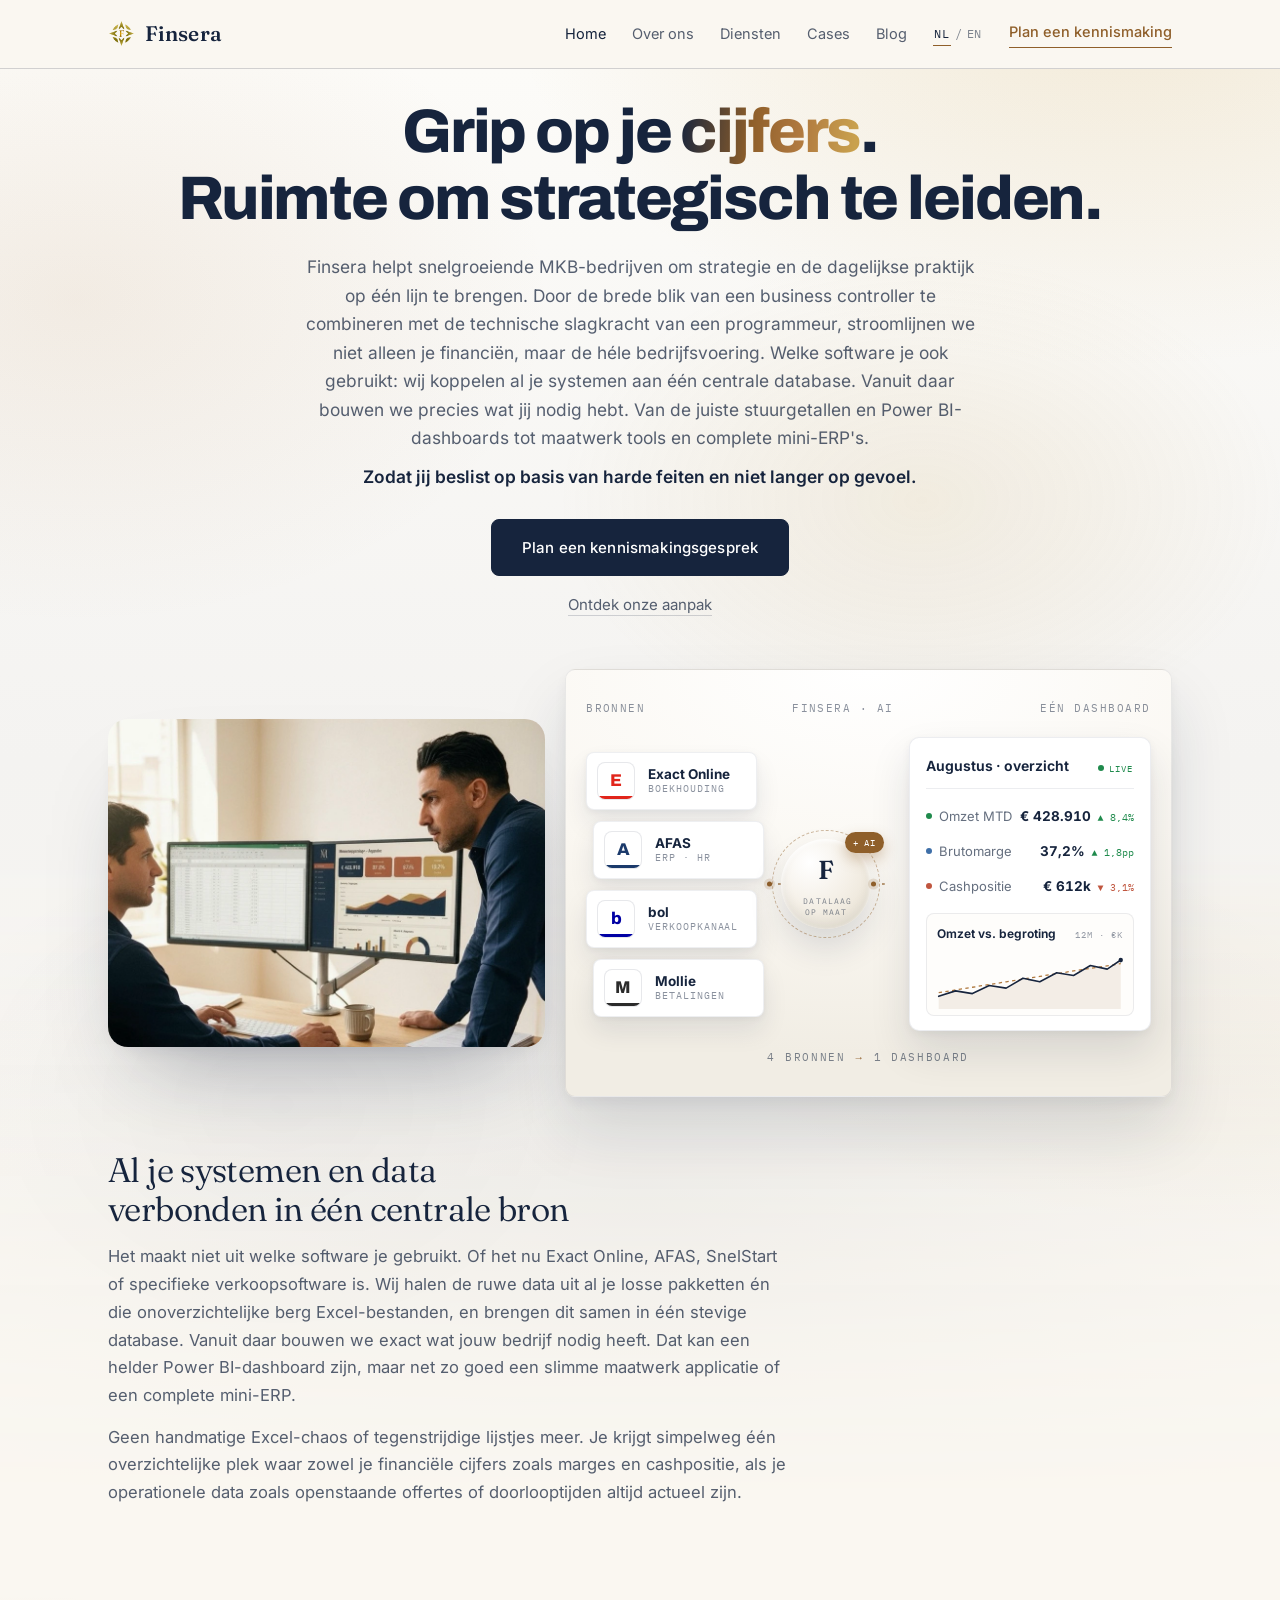
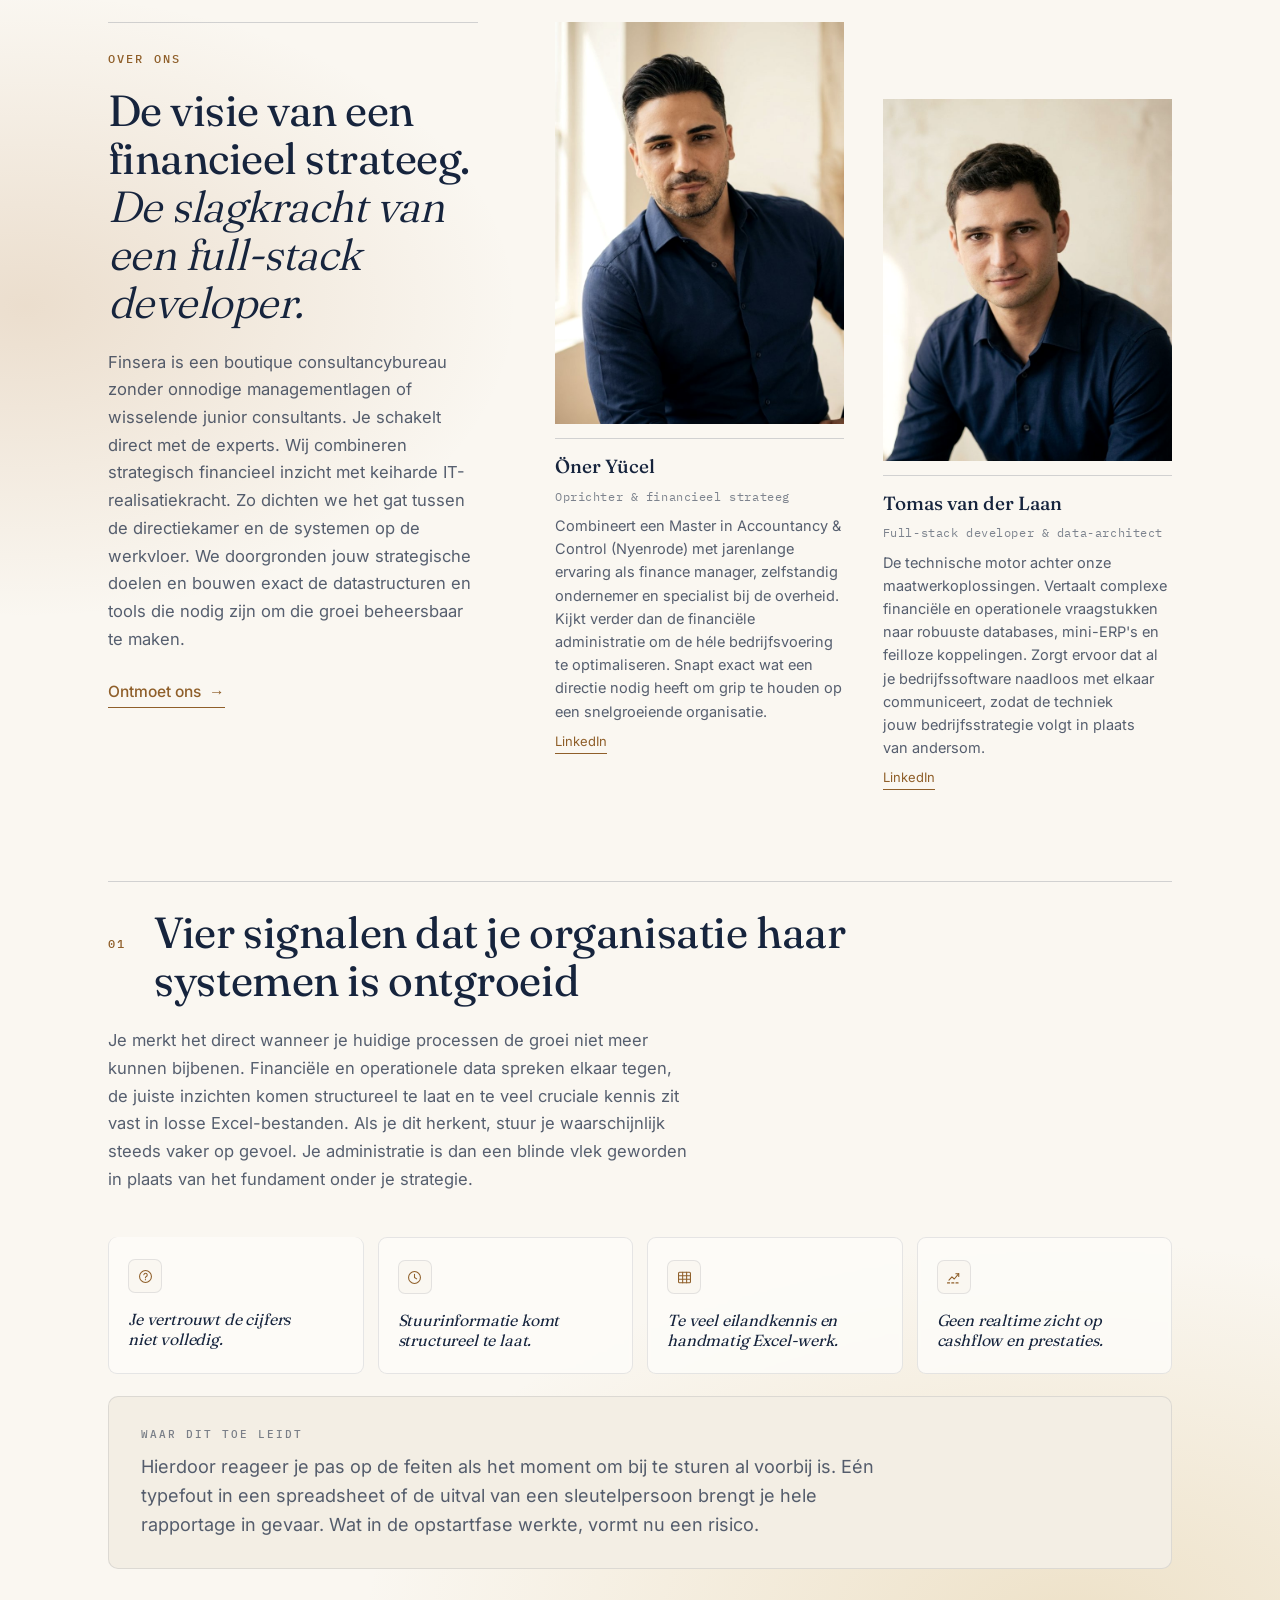
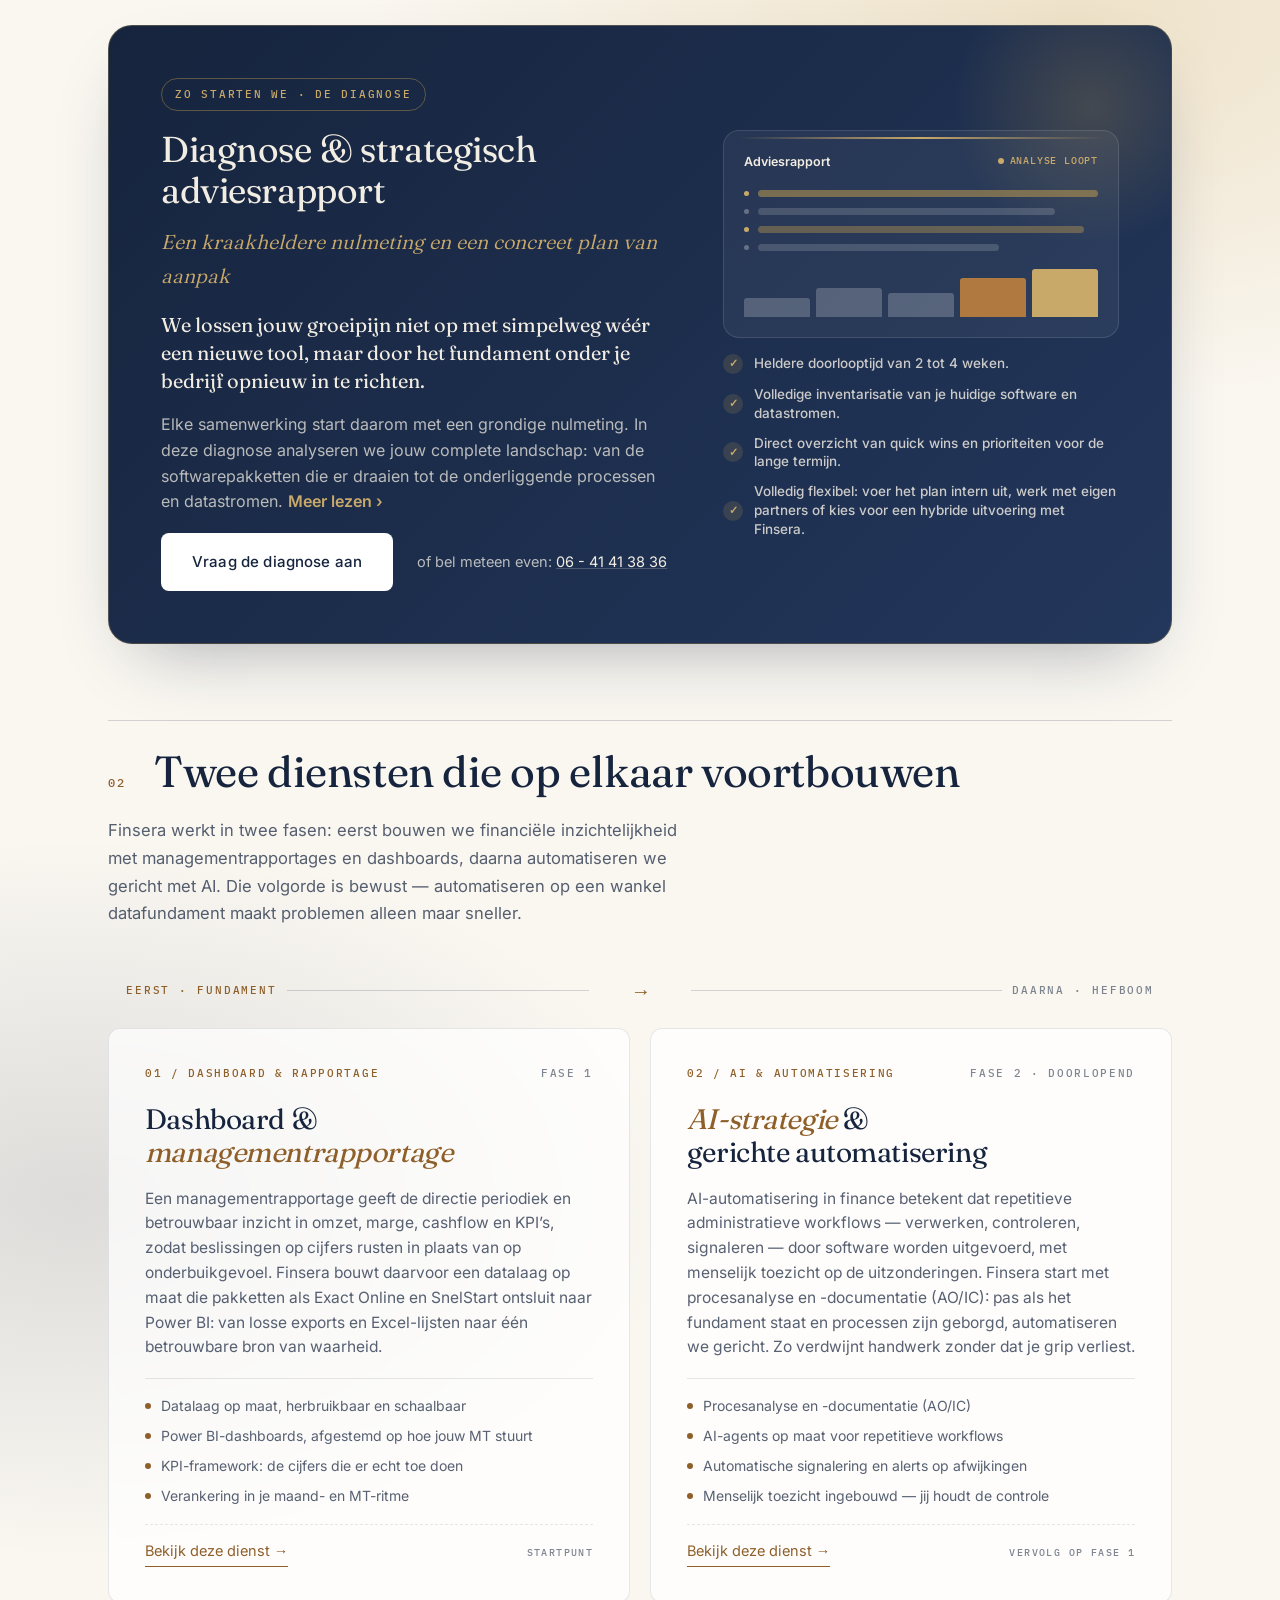
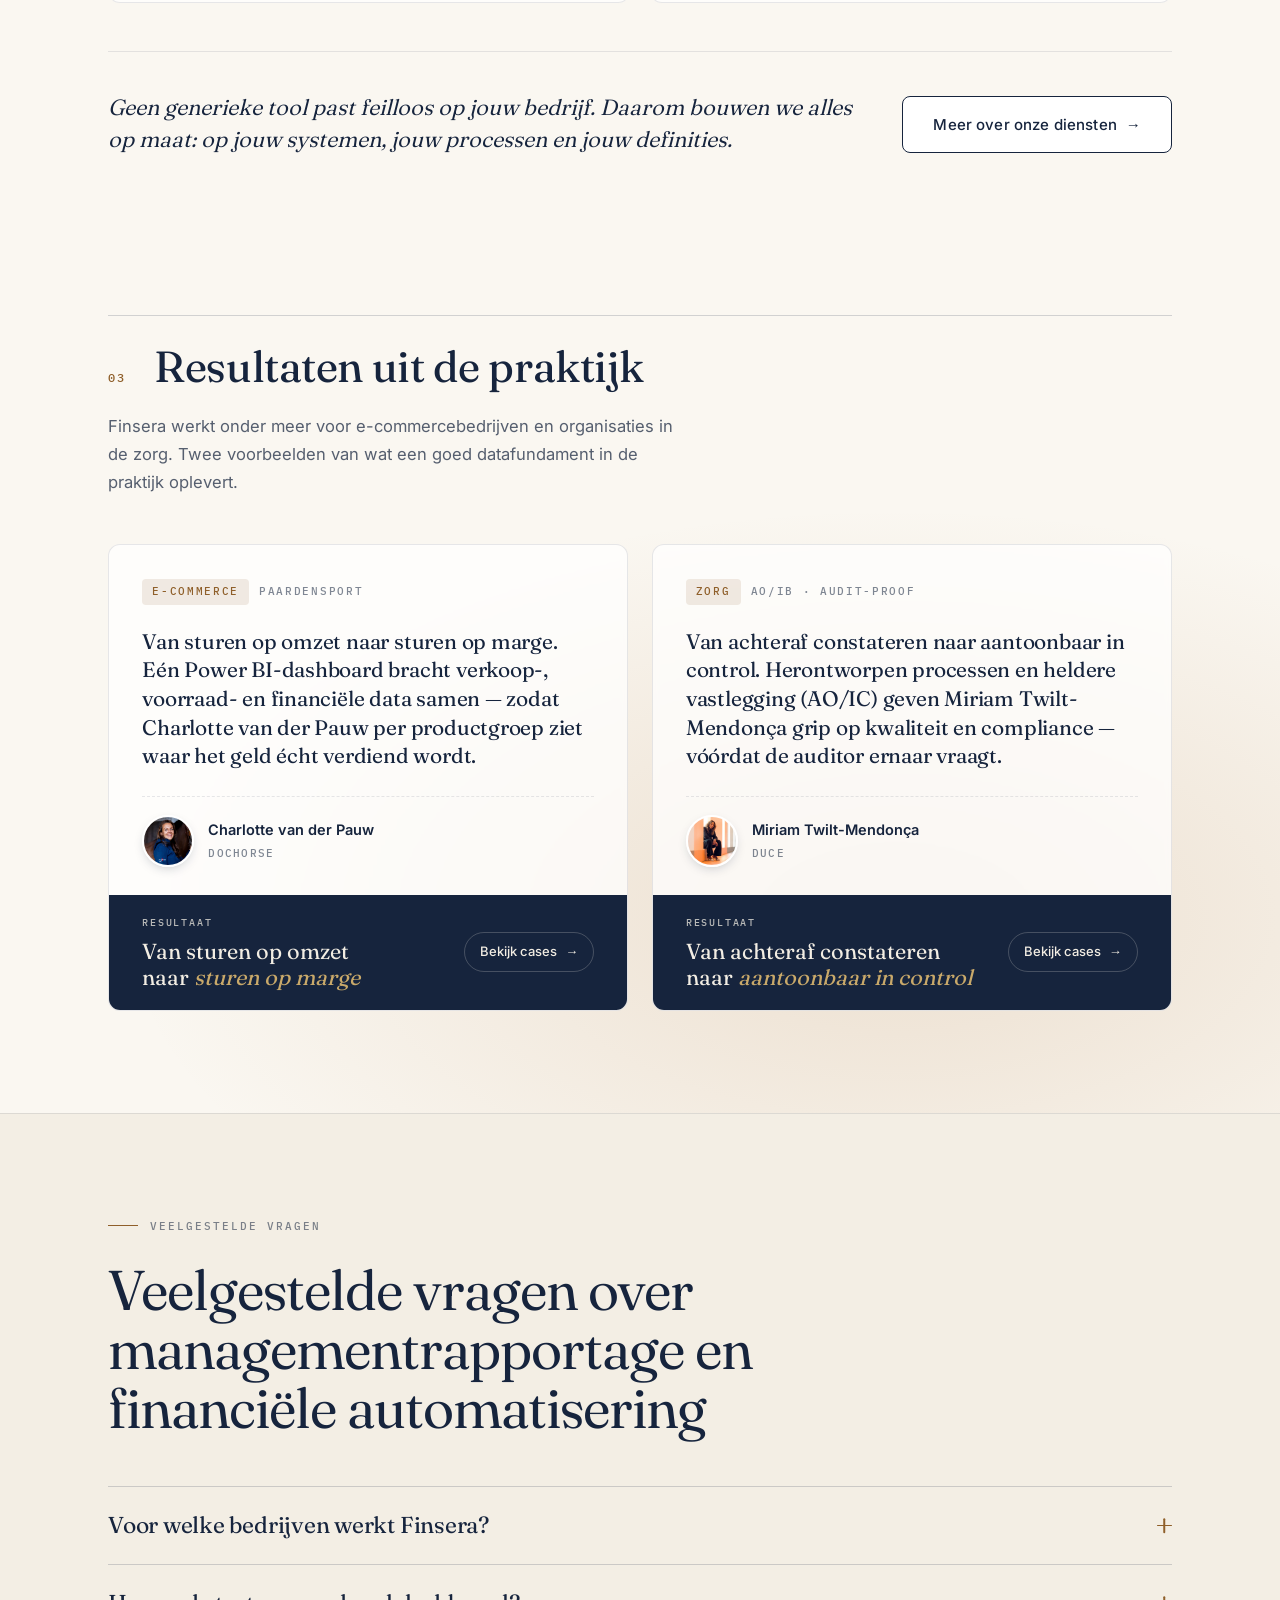
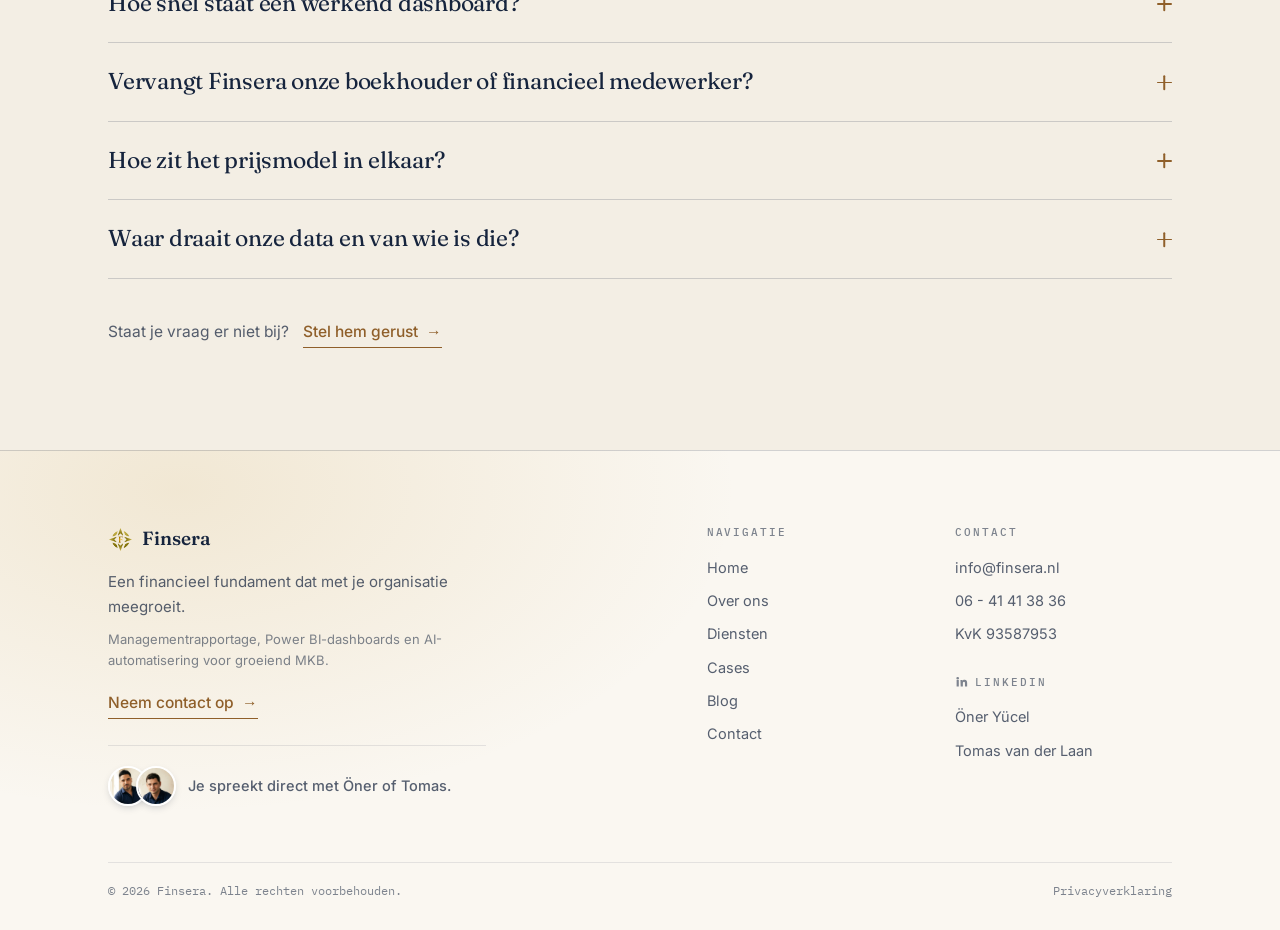
==== commit 7bcbd4c5: "Nieuwe teksten voor de signalen en de diagnose Kop, inleiding, twee van de vier signalen en de gevol" ====
--- a/index.html
+++ b/index.html
@@ -403,10 +403,10 @@
     <div class="wrap">
       <div class="sect-head">
         <span class="sect-num">01</span>
-        <h2 class="sect-h2" data-i18n="painHeading">Vier signalen dat je organisatie haar financiële structuur is ontgroeid</h2>
-      </div>
-
-      <p class="sect-intro" data-i18n="painIntro">Een organisatie is haar financiële structuur ontgroeid wanneer de rapportage de groei niet meer bijhoudt: cijfers spreken elkaar tegen, inzicht komt te laat en te veel kennis zit in hoofden en Excel-bestanden. Herken je dit, dan beslis je op gevoel — en wordt finance een bottleneck in plaats van een stuurinstrument.</p>
+        <h2 class="sect-h2" data-i18n="painHeading">Vier signalen dat je organisatie haar systemen is ontgroeid</h2>
+      </div>
+
+      <p class="sect-intro" data-i18n="painIntro">Je merkt het direct wanneer je huidige processen de groei niet meer kunnen bijbenen. Financiële en operationele data spreken elkaar tegen, de juiste inzichten komen structureel te laat en te veel cruciale kennis zit vast in losse Excel-bestanden. Als je dit herkent, stuur je waarschijnlijk steeds vaker op gevoel. Je administratie is dan een blinde vlek geworden in plaats van het fundament onder je strategie.</p>
 
       <!-- js/app.js vult dit met vier citaten; de CSS zet ze als royale
            serif-citaten, afwisselend groot en klein, met hairlines. -->
@@ -416,7 +416,7 @@
            dezelfde kop verzwakte elk punt; ze staan nu gebundeld in één zin. -->
       <div class="pain__gevolg">
         <span class="pain__gevolg-label" data-i18n="painLeadsTo">Waar dit toe leidt</span>
-        <p class="pain__gevolg-text" data-i18n="painGevolg">Je beslist op gevoel, je stuurt pas bij als het moment om in te grijpen al voorbij is, en één fout of één uitval legt je rapportage stil. Wat ooit ‘goed genoeg’ was, remt nu je groei in plaats van die te dragen.</p>
+        <p class="pain__gevolg-text" data-i18n="painGevolg">Hierdoor reageer je pas op de feiten als het moment om bij te sturen al voorbij is. Eén typefout in een spreadsheet of de uitval van een sleutelpersoon brengt je hele rapportage in gevaar. Wat in de opstartfase werkte, vormt nu een risico.</p>
       </div>
 
     </div>
@@ -436,10 +436,9 @@
           <div class="diag__main">
             <div class="diag__eyebrow" data-i18n="diagEyebrowTop">Zo starten we · de diagnose</div>
             <h3 class="diag__title" data-i18n="diagTitle">Diagnose &amp; strategisch adviesrapport</h3>
-            <div class="diag__benefit" data-i18n="diagBenefit">Een concreet plan voor direct meer grip</div>
-            <p class="diag__bridge" data-i18n="bridge">Finsera lost deze problemen niet op met nóg een tool, maar door je financiële fundament opnieuw in te richten.</p>
-            <p class="diag__body"><span data-i18n="diagBodyShort">In de diagnose brengen we haarscherp in beeld hoe je financiële sturing nu is ingericht: cijfers, processen, systemen en datastromen.</span><span class="diag__more" id="diagMore" hidden> <span data-i18n="diagBodyMore">Elke samenwerking start met een diagnose van je financiële processen, systemen en rapportages. Geen lange theoretische audit, maar een scherpe analyse met direct toepasbare aanbevelingen — zodat je waarde ziet vóórdat je aan een groter traject begint.</span></span> <button type="button" class="diag__readmore" id="diagToggle">Meer lezen &rsaquo;</button></p>
-            <p class="diag__bespoke" data-i18n="diagBespoke">De diagnose bepaalt wat jóuw bedrijf nodig heeft — en in welke volgorde.</p>
+            <div class="diag__benefit" data-i18n="diagBenefit">Een kraakheldere nulmeting en een concreet plan van aanpak</div>
+            <p class="diag__bridge" data-i18n="bridge">We lossen jouw groeipijn niet op met simpelweg wéér een nieuwe tool, maar door het fundament onder je bedrijf opnieuw in te richten.</p>
+            <p class="diag__body"><span data-i18n="diagBodyShort">Elke samenwerking start daarom met een grondige nulmeting. In deze diagnose analyseren we jouw complete landschap: van de softwarepakketten die er draaien tot de onderliggende processen en datastromen.</span><span class="diag__more" id="diagMore" hidden> <span data-i18n="diagBodyMore">Verwacht van ons geen lange, theoretische audit. Wij leveren een scherpe analyse met direct toepasbare aanbevelingen. Je krijgt een actiegericht plan dat exact vertelt wat er moet gebeuren en in welke logische volgorde. Zo zie je direct de toegevoegde waarde, nog v&oacute;&oacute;rdat je de keuze maakt voor een vervolgtraject.</span></span> <button type="button" class="diag__readmore" id="diagToggle">Meer lezen &rsaquo;</button></p>
             <div class="diag__acties">
               <a href="/contact" class="btn-gold" data-i18n="diagCta">Vraag de diagnose aan</a>
               <span class="diag__bel"><span data-i18n="bridgeAlt">of bel meteen even:</span> <a href="tel:+31641413836">06&nbsp;-&nbsp;41&nbsp;41&nbsp;38&nbsp;36</a></span>
@@ -464,10 +463,10 @@
               </div>
             </div>
             <ul class="diag__checks">
-              <li><span class="diag__check-ic" aria-hidden="true">&#10003;</span><span data-i18n="diagCheck1">Doorlooptijd 2–4 weken</span></li>
-              <li><span class="diag__check-ic" aria-hidden="true">&#10003;</span><span data-i18n="diagCheck2">Scope en verwachtingen vooraf vastgelegd</span></li>
-              <li><span class="diag__check-ic" aria-hidden="true">&#10003;</span><span data-i18n="diagCheck3">Concrete quick wins én prioriteiten voor de lange termijn</span></li>
-              <li><span class="diag__check-ic" aria-hidden="true">&#10003;</span><span data-i18n="diagCheck4">Direct toepasbaar, ook als je zelf verder wilt</span></li>
+              <li><span class="diag__check-ic" aria-hidden="true">&#10003;</span><span data-i18n="diagCheck1">Heldere doorlooptijd van 2 tot 4 weken.</span></li>
+              <li><span class="diag__check-ic" aria-hidden="true">&#10003;</span><span data-i18n="diagCheck2">Volledige inventarisatie van je huidige software en datastromen.</span></li>
+              <li><span class="diag__check-ic" aria-hidden="true">&#10003;</span><span data-i18n="diagCheck3">Direct overzicht van quick wins en prioriteiten voor de lange termijn.</span></li>
+              <li><span class="diag__check-ic" aria-hidden="true">&#10003;</span><span data-i18n="diagCheck4">Volledig flexibel: voer het plan intern uit, werk met eigen partners of kies voor een hybride uitvoering met Finsera.</span></li>
             </ul>
           </div>
         </div>
--- a/css/styles.css
+++ b/css/styles.css
@@ -477,10 +477,9 @@
   color: var(--gold-soft); cursor: pointer; white-space: nowrap;
 }
 .diag__readmore:hover { text-decoration: underline; }
-.diag__bespoke {
-  font-size: 15.5px; line-height: 1.55; color: var(--gold-soft);
-  font-weight: 600; margin: 0 0 24px; max-width: 50ch;
-}
+/* Het uitgeklapte vervolg is een eigen alinea in de aangeleverde tekst en
+   leest anders als één lange lap; als blok houdt het die tweedeling. */
+.diag__more:not([hidden]) { display: block; margin-top: .95em; }
 .diag__acties {
   display: flex; flex-wrap: wrap; align-items: center; gap: 12px 24px;
 }
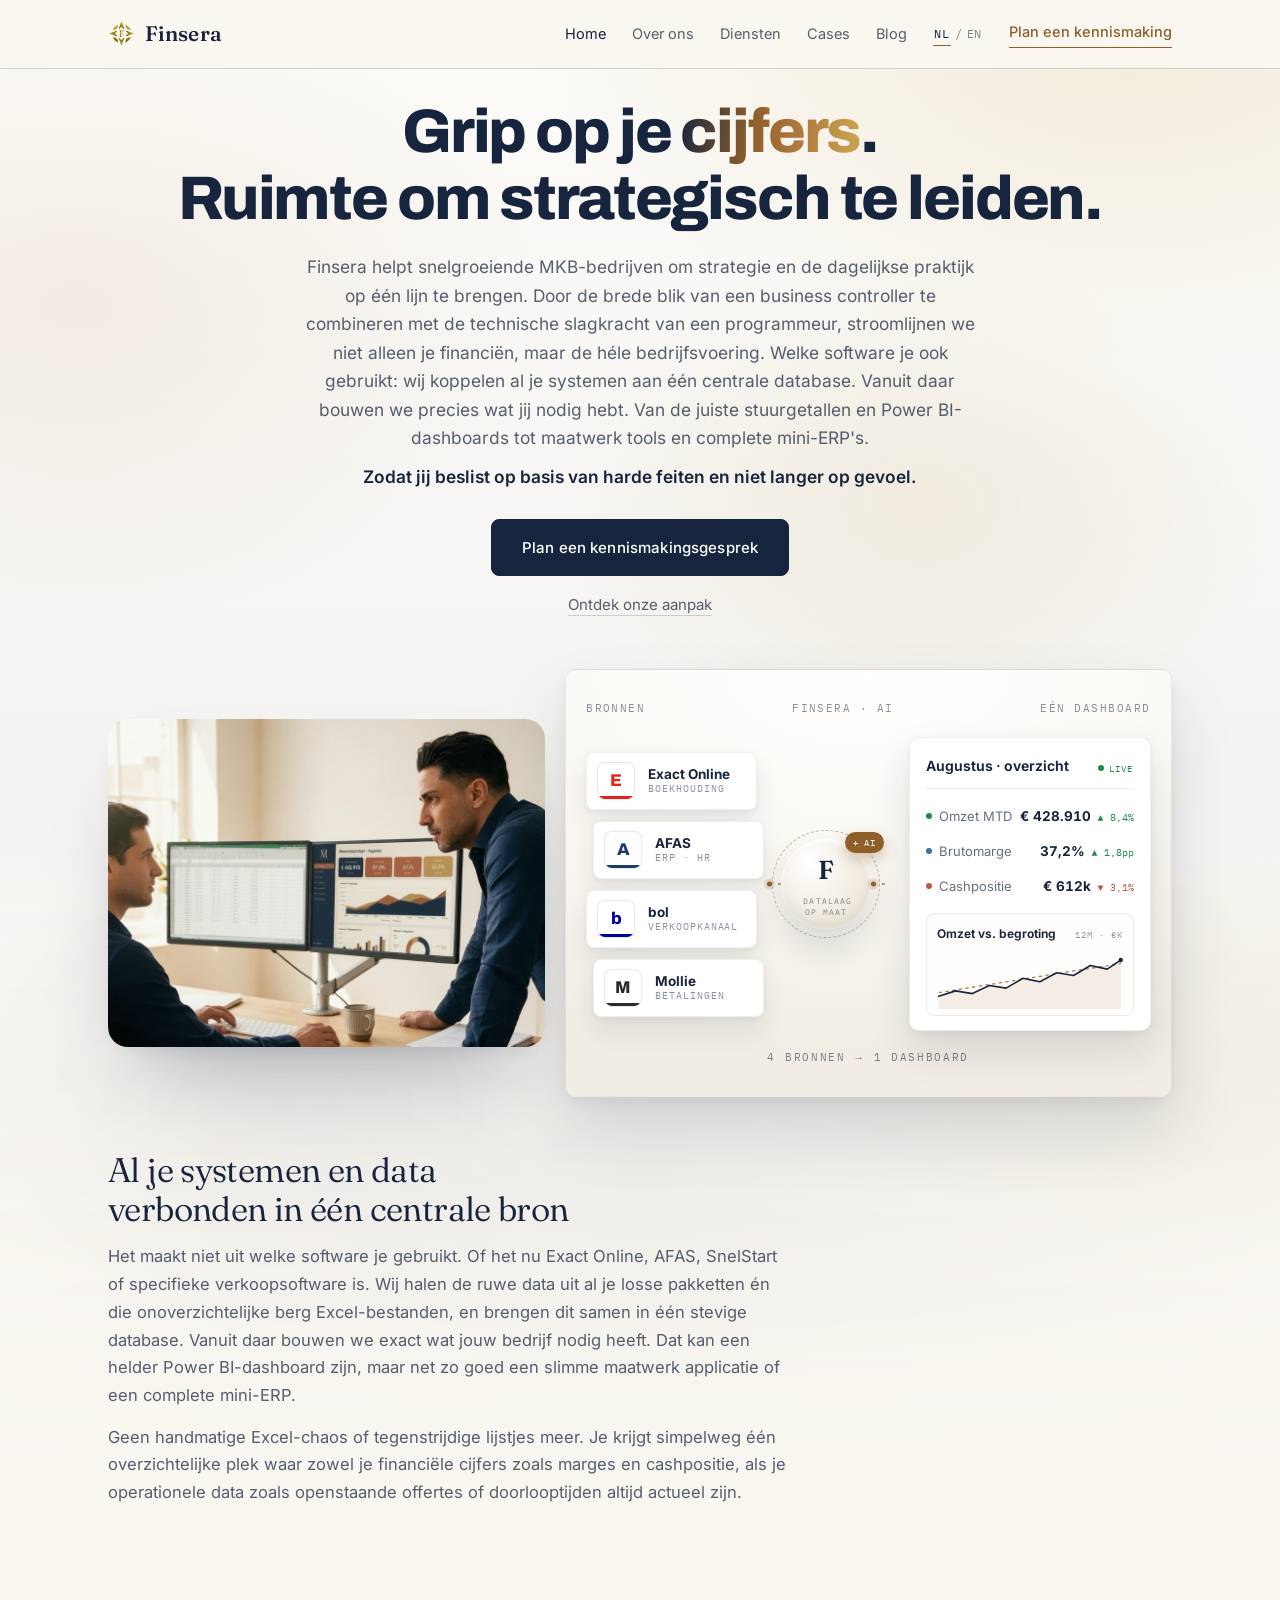
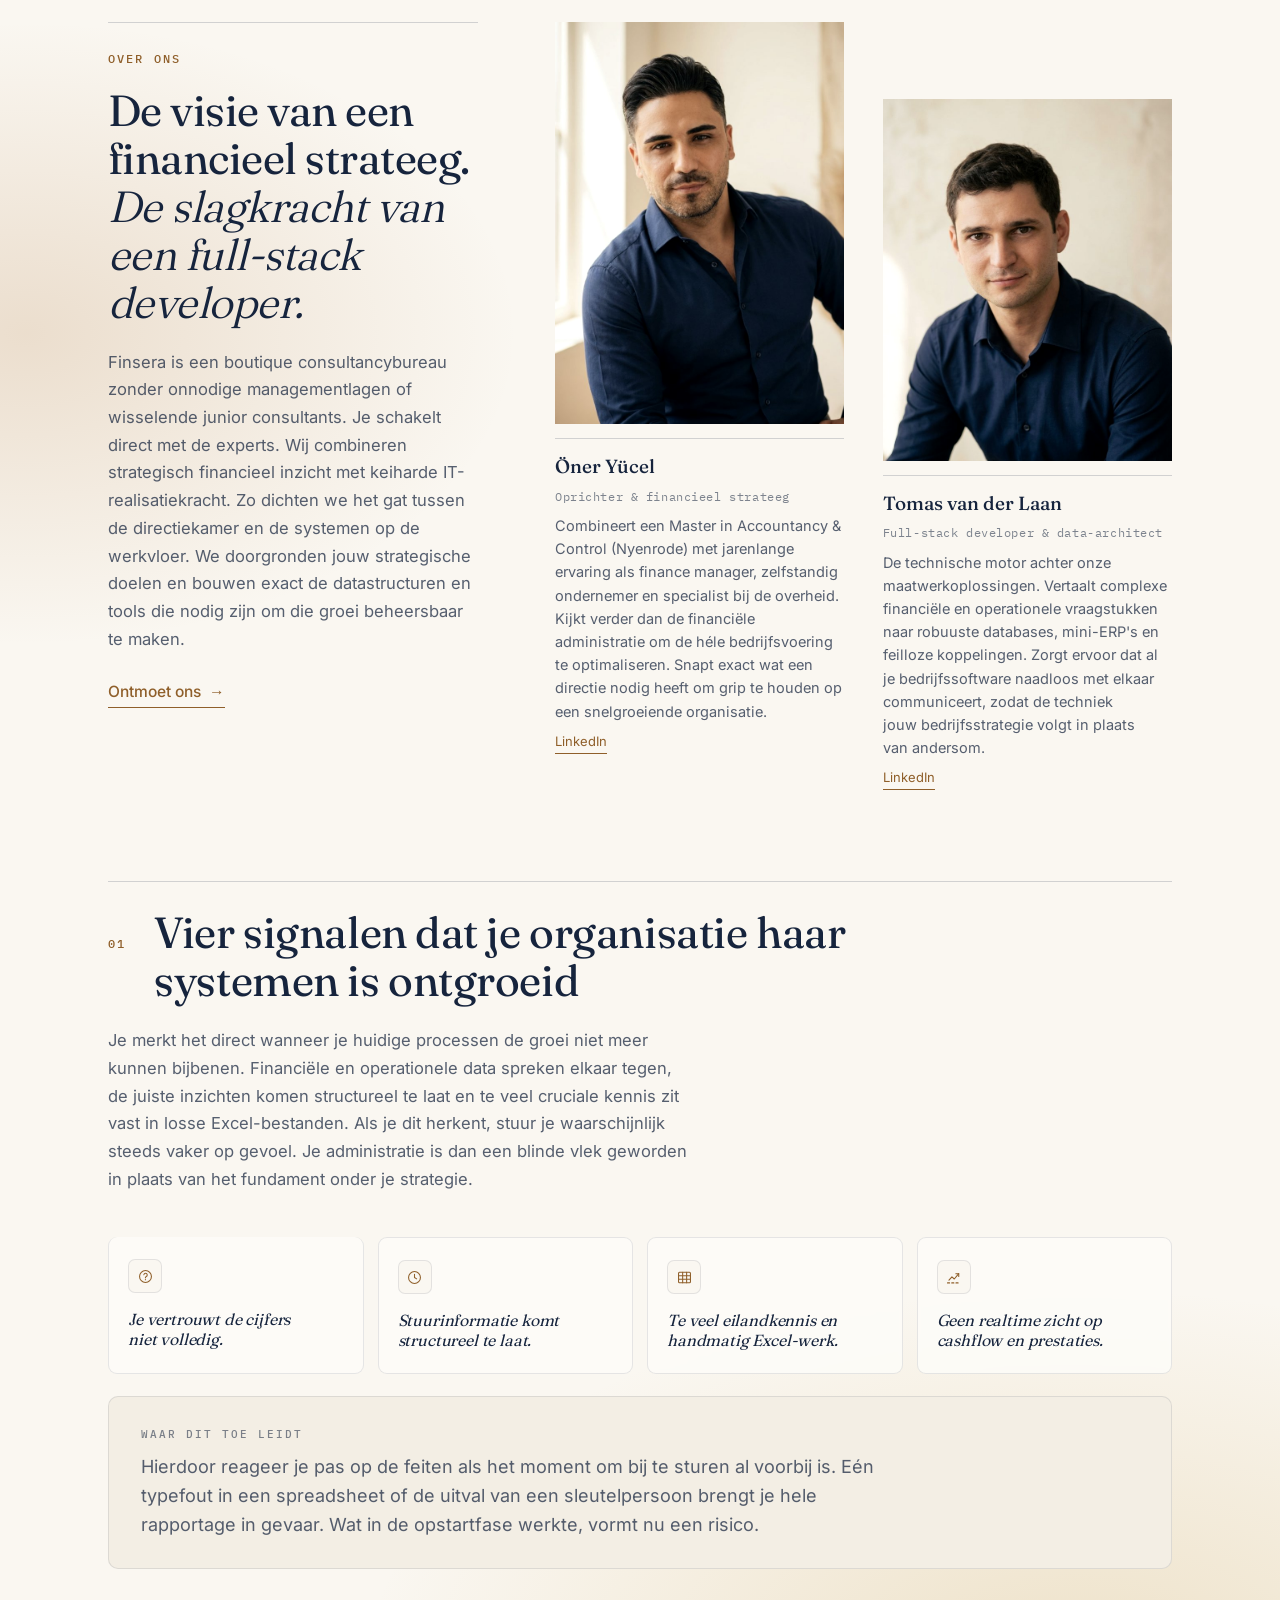
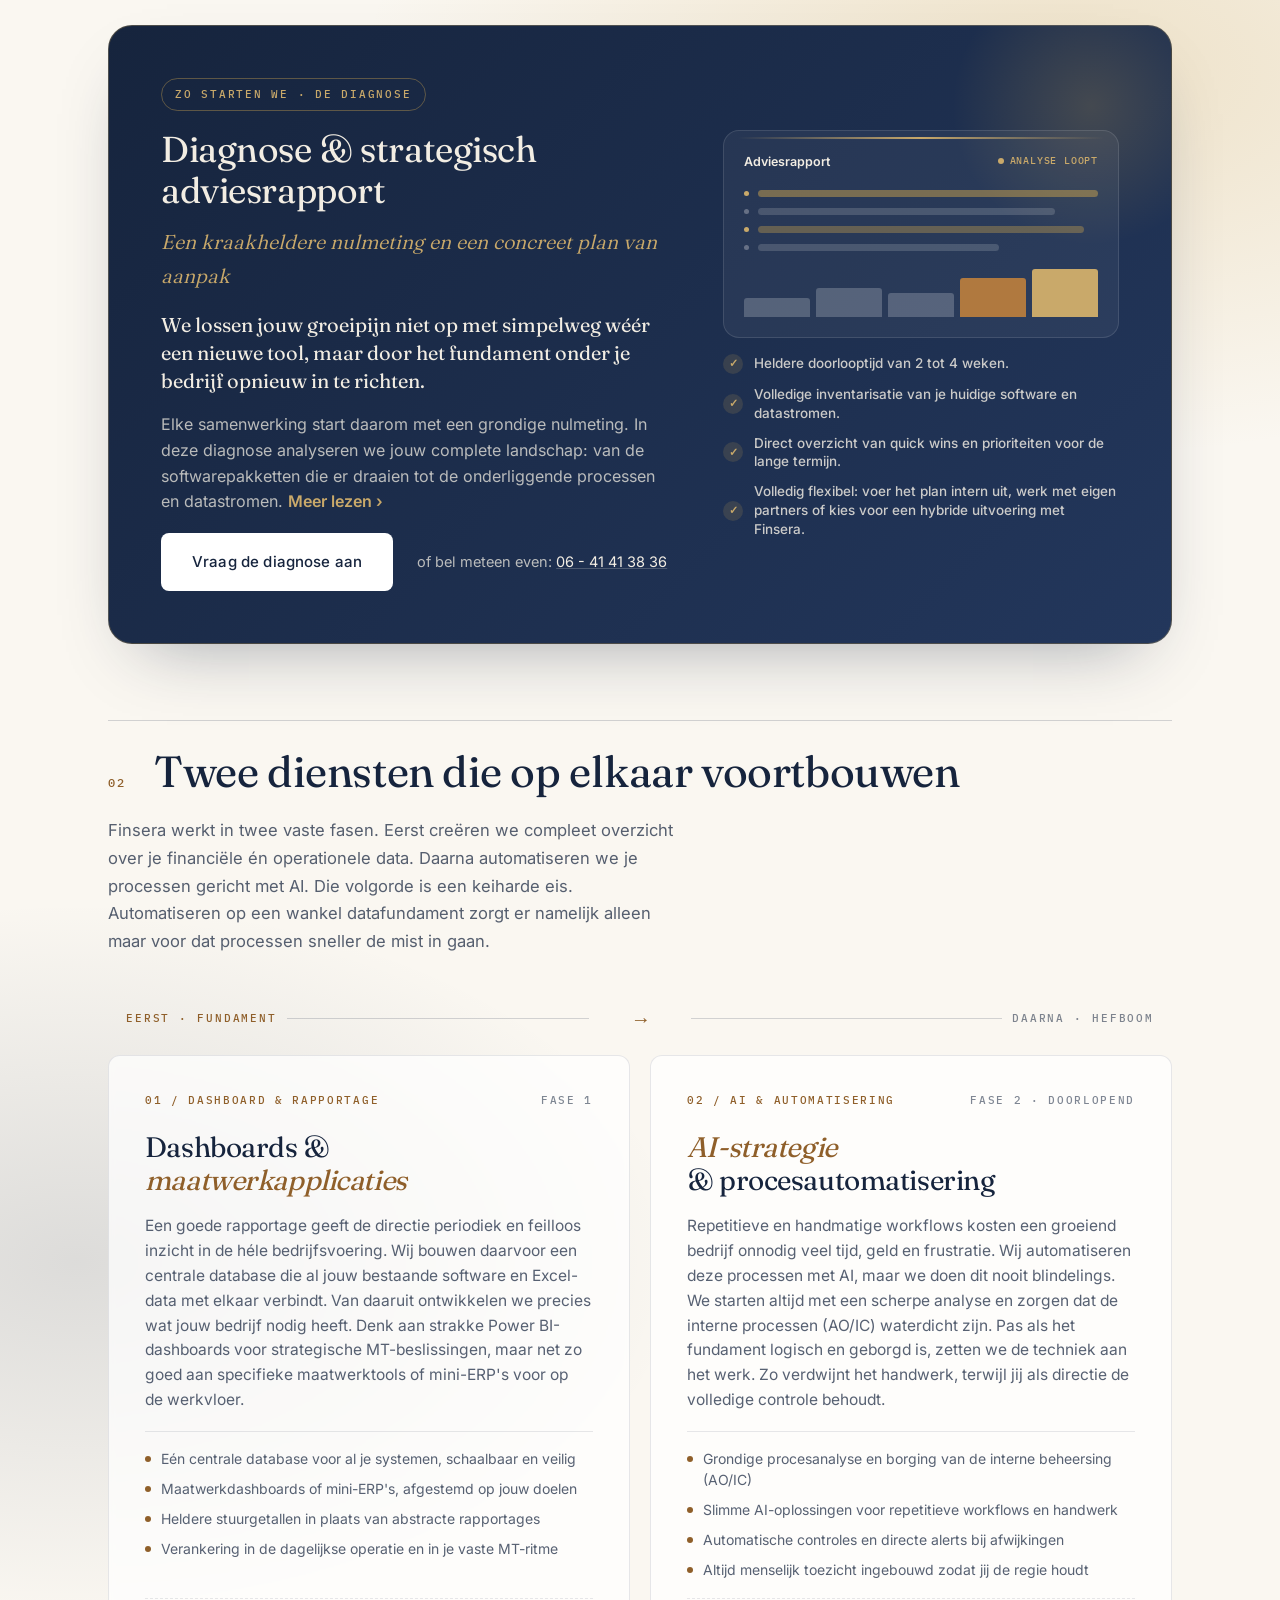
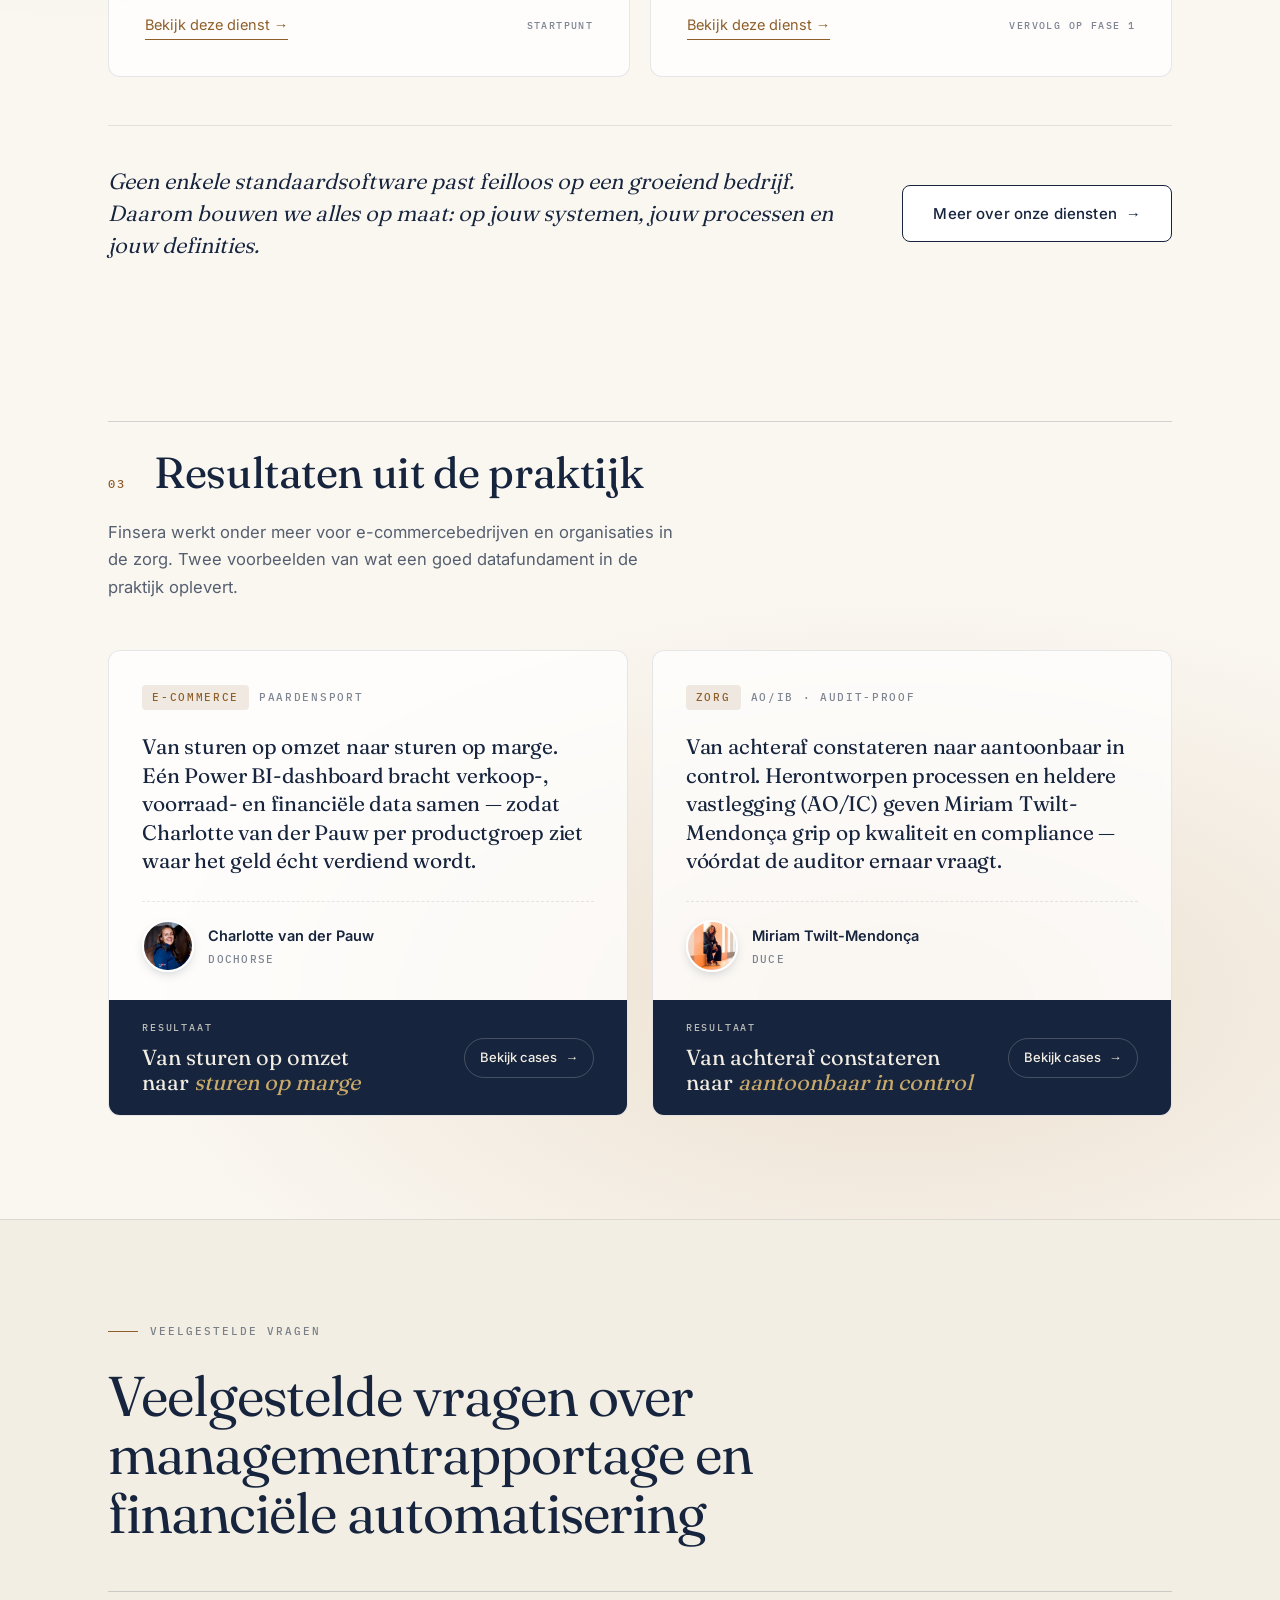
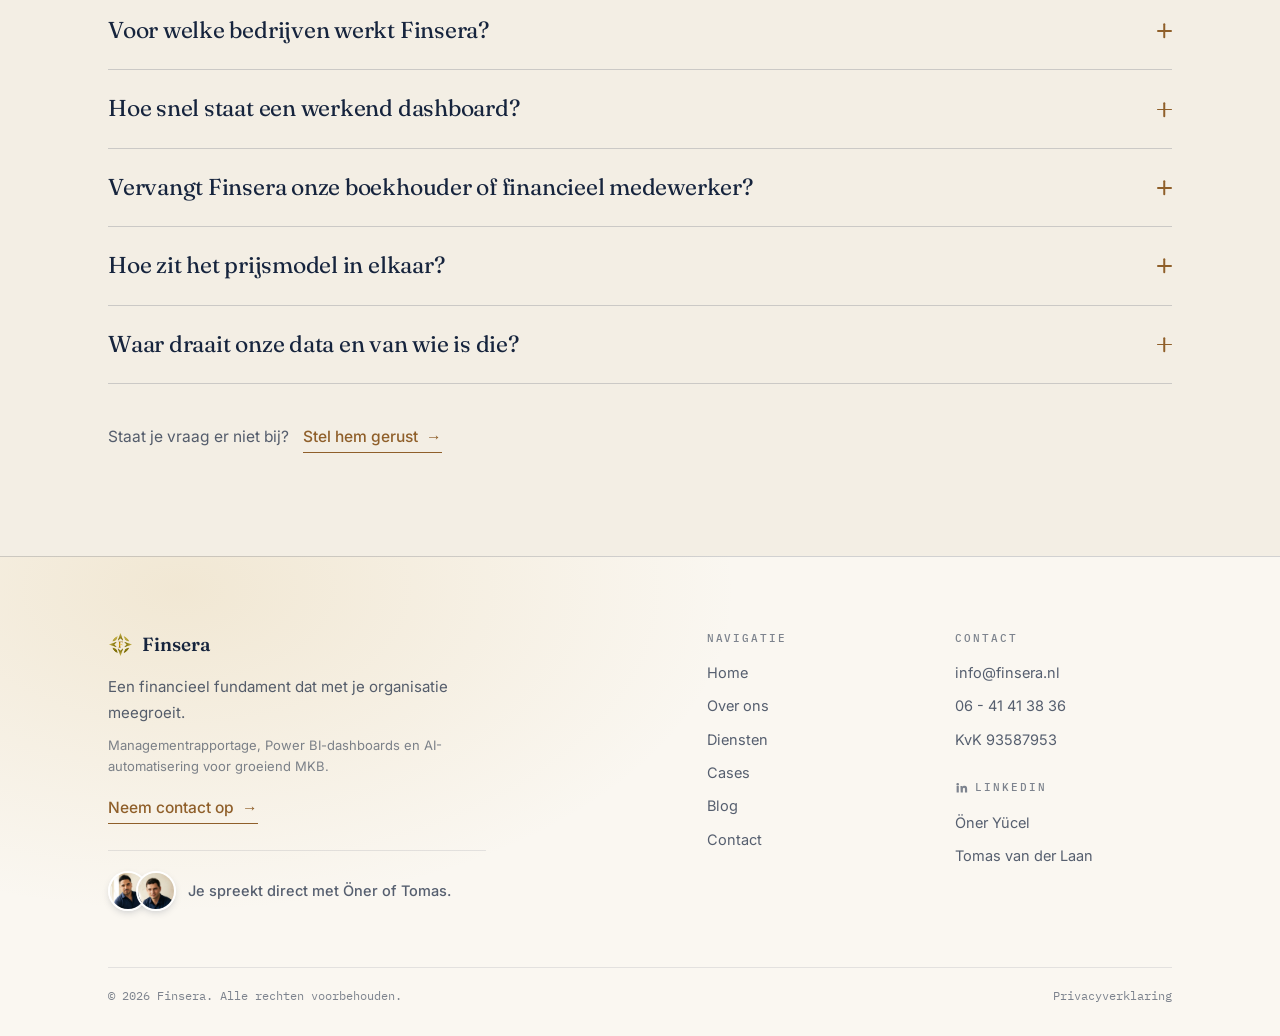
==== commit 82276255: "Nieuwe teksten voor de dienstensectie op de homepage Inleiding, beide kaarttitels, beide omschrijvin" ====
--- a/index.html
+++ b/index.html
@@ -484,7 +484,7 @@
         <span class="sect-num">02</span>
         <h2 class="sect-h2" data-i18n="dienstenHeading">Twee diensten die op elkaar voortbouwen</h2>
       </div>
-      <p class="sect-intro" data-i18n="svcShortIntro">Finsera werkt in twee fasen: eerst bouwen we financiële inzichtelijkheid met managementrapportages en dashboards, daarna automatiseren we gericht met AI. Die volgorde is bewust — automatiseren op een wankel datafundament maakt problemen alleen maar sneller.</p>
+      <p class="sect-intro" data-i18n="svcShortIntro">Finsera werkt in twee vaste fasen. Eerst cre&euml;ren we compleet overzicht over je financi&euml;le &eacute;n operationele data. Daarna automatiseren we je processen gericht met AI. Die volgorde is een keiharde eis. Automatiseren op een wankel datafundament zorgt er namelijk alleen maar voor dat processen sneller de mist in gaan.</p>
 
       <!-- Fasestrip: alleen decoratief, daarom aria-hidden en verborgen op smal -->
       <div class="svc__strip" aria-hidden="true">
@@ -499,13 +499,13 @@
             <span class="scard__num">01 / <span data-i18n="svcC1Meta">Dashboard &amp; rapportage</span></span>
             <span class="scard__dur" data-i18n="svcC1Phase">Fase 1</span>
           </div>
-          <h3 class="scard__title"><span data-i18n="svcC1TitleA">Dashboard &amp;</span> <em data-i18n="svcC1TitleB">managementrapportage</em></h3>
-          <p class="scard__text" data-i18n="svc1Short">Een managementrapportage geeft de directie periodiek en betrouwbaar inzicht in omzet, marge, cashflow en KPI’s, zodat beslissingen op cijfers rusten in plaats van op onderbuikgevoel. Finsera bouwt daarvoor een datalaag op maat die pakketten als Exact Online en SnelStart ontsluit naar Power BI: van losse exports en Excel-lijsten naar één betrouwbare bron van waarheid.</p>
+          <h3 class="scard__title"><span data-i18n="svcC1TitleA">Dashboards &amp;</span> <em data-i18n="svcC1TitleB">maatwerkapplicaties</em></h3>
+          <p class="scard__text" data-i18n="svc1Short">Een goede rapportage geeft de directie periodiek en feilloos inzicht in de h&eacute;le bedrijfsvoering. Wij bouwen daarvoor een centrale database die al jouw bestaande software en Excel-data met elkaar verbindt. Van daaruit ontwikkelen we precies wat jouw bedrijf nodig heeft. Denk aan strakke Power BI-dashboards voor strategische MT-beslissingen, maar net zo goed aan specifieke maatwerktools of mini-ERP&rsquo;s voor op de werkvloer.</p>
           <ul class="scard__list">
-            <li data-i18n="svcC1B1">Datalaag op maat, op je eigen bronnen</li>
-            <li data-i18n="svcC1B2">Power BI of dashboards op maat</li>
-            <li data-i18n="svcC1B3">KPI-framework met definities die kloppen</li>
-            <li data-i18n="svcC1B4">Verankerd in het ritme van je MT</li>
+            <li data-i18n="svcC1B1">E&eacute;n centrale database voor al je systemen, schaalbaar en veilig</li>
+            <li data-i18n="svcC1B2">Maatwerkdashboards of mini-ERP&rsquo;s, afgestemd op jouw doelen</li>
+            <li data-i18n="svcC1B3">Heldere stuurgetallen in plaats van abstracte rapportages</li>
+            <li data-i18n="svcC1B4">Verankering in de dagelijkse operatie en in je vaste MT-ritme</li>
           </ul>
           <div class="scard__foot">
             <a class="scard__link" href="/diensten#dashboard"><span data-i18n="svc1More">Bekijk deze dienst</span> <span aria-hidden="true">&rarr;</span></a>
@@ -518,13 +518,13 @@
             <span class="scard__num">02 / <span data-i18n="svcC2Meta">AI &amp; automatisering</span></span>
             <span class="scard__dur" data-i18n="svcC2Phase">Fase 2 · doorlopend</span>
           </div>
-          <h3 class="scard__title"><em data-i18n="svcC2TitleA">AI-strategie</em> <span data-i18n="svcC2TitleB">&amp; gerichte automatisering</span></h3>
-          <p class="scard__text" data-i18n="svc2Short">AI-automatisering in finance betekent dat repetitieve administratieve workflows — verwerken, controleren, signaleren — door software worden uitgevoerd, met menselijk toezicht op de uitzonderingen. Finsera start met procesanalyse en -documentatie (AO/IC): pas als het fundament staat en processen zijn geborgd, automatiseren we gericht. Zo verdwijnt handwerk zonder dat je grip verliest.</p>
+          <h3 class="scard__title"><em data-i18n="svcC2TitleA">AI-strategie</em> <span data-i18n="svcC2TitleB">&amp; procesautomatisering</span></h3>
+          <p class="scard__text" data-i18n="svc2Short">Repetitieve en handmatige workflows kosten een groeiend bedrijf onnodig veel tijd, geld en frustratie. Wij automatiseren deze processen met AI, maar we doen dit nooit blindelings. We starten altijd met een scherpe analyse en zorgen dat de interne processen (AO/IC) waterdicht zijn. Pas als het fundament logisch en geborgd is, zetten we de techniek aan het werk. Zo verdwijnt het handwerk, terwijl jij als directie de volledige controle behoudt.</p>
           <ul class="scard__list">
-            <li data-i18n="svcC2B1">Procesanalyse samen met je team</li>
-            <li data-i18n="svcC2B2">AI-agents op maat voor terugkerend werk</li>
-            <li data-i18n="svcC2B3">Signalering en alerts bij afwijkingen</li>
-            <li data-i18n="svcC2B4">Menselijk toezicht standaard ingebouwd</li>
+            <li data-i18n="svcC2B1">Grondige procesanalyse en borging van de interne beheersing (AO/IC)</li>
+            <li data-i18n="svcC2B2">Slimme AI-oplossingen voor repetitieve workflows en handwerk</li>
+            <li data-i18n="svcC2B3">Automatische controles en directe alerts bij afwijkingen</li>
+            <li data-i18n="svcC2B4">Altijd menselijk toezicht ingebouwd zodat jij de regie houdt</li>
           </ul>
           <div class="scard__foot">
             <a class="scard__link" href="/diensten#ai"><span data-i18n="svc2More">Bekijk deze dienst</span> <span aria-hidden="true">&rarr;</span></a>
@@ -534,7 +534,7 @@
       </div>
 
       <div class="svc__close">
-        <p class="svc__bespoke" data-i18n="svcBespoke">Geen generieke tool past feilloos op jouw bedrijf. Daarom bouwen we alles op maat: op jouw systemen, jouw processen en jouw definities.</p>
+        <p class="svc__bespoke" data-i18n="svcBespoke">Geen enkele standaardsoftware past feilloos op een groeiend bedrijf. Daarom bouwen we alles op maat: op jouw systemen, jouw processen en jouw definities.</p>
         <a href="/diensten" class="btn"><span data-i18n="svcMore">Meer over onze diensten</span> <span aria-hidden="true">&rarr;</span></a>
       </div>
     </div>
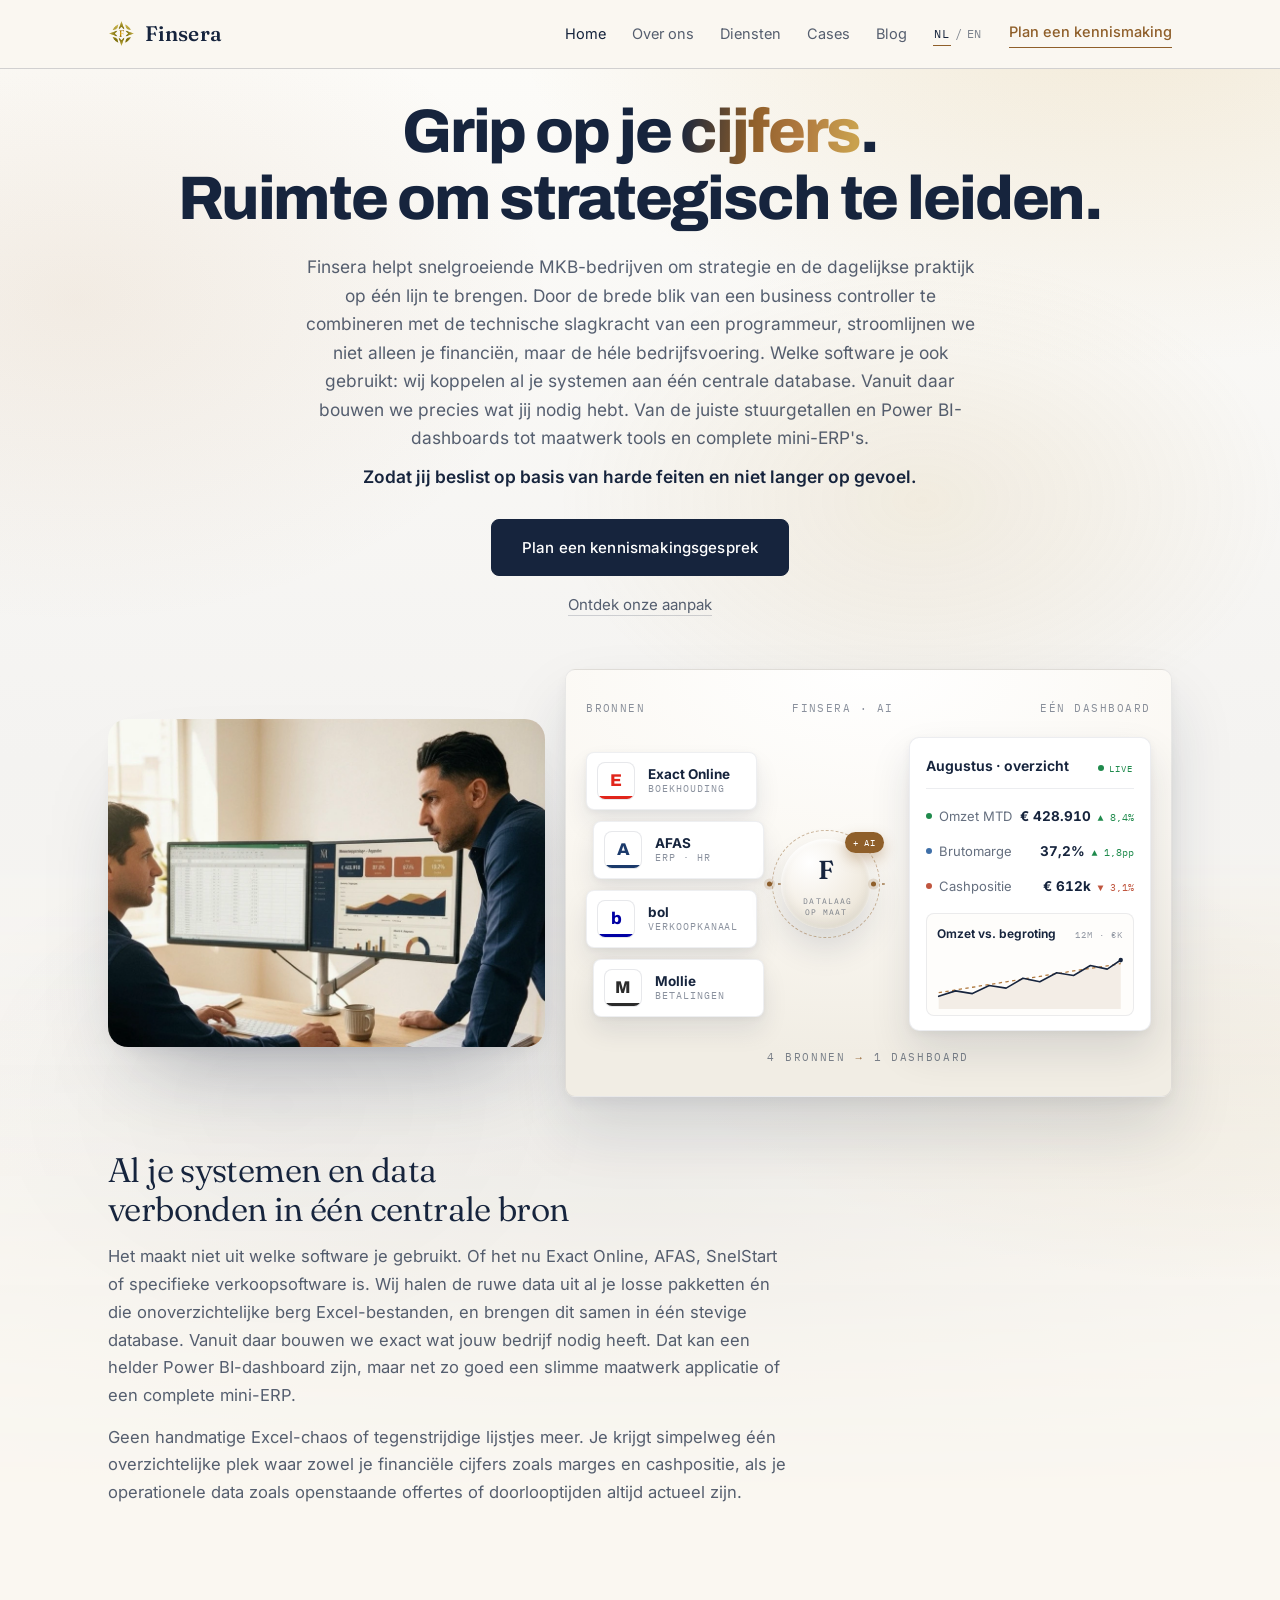
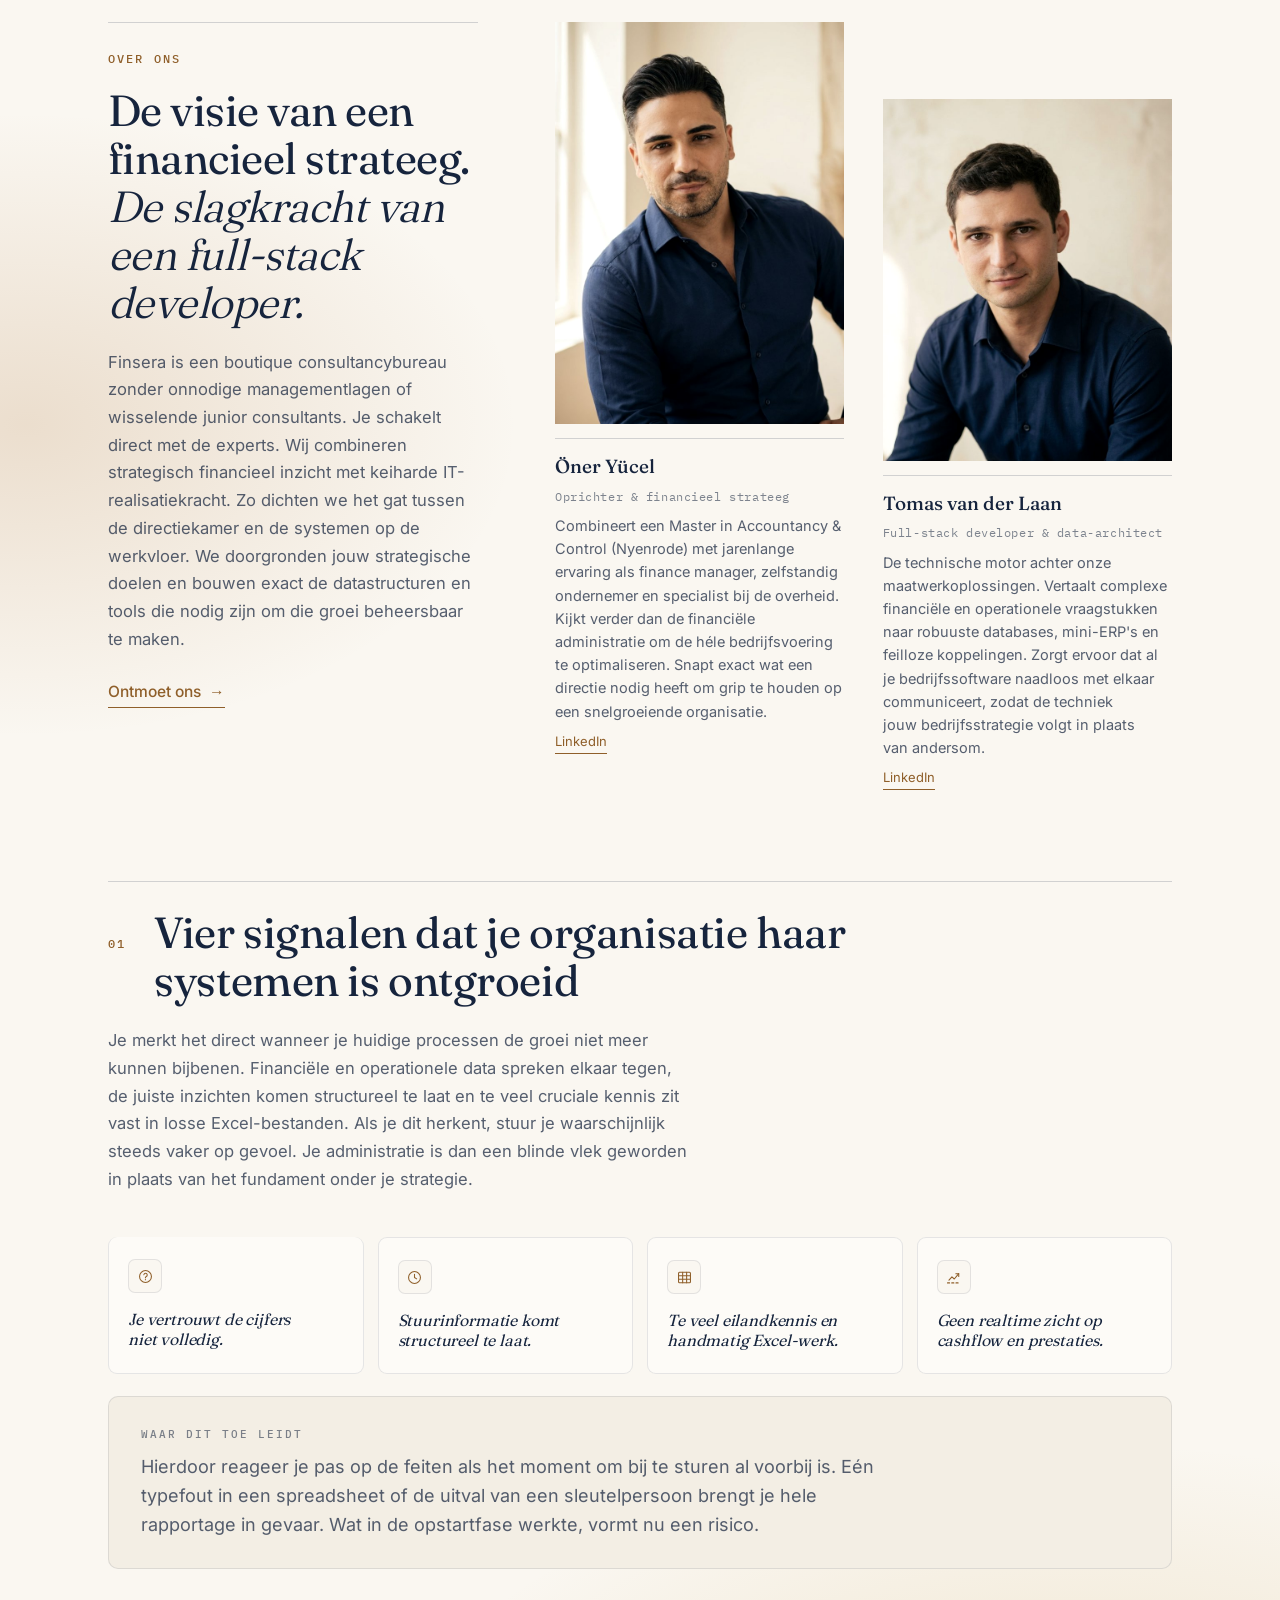
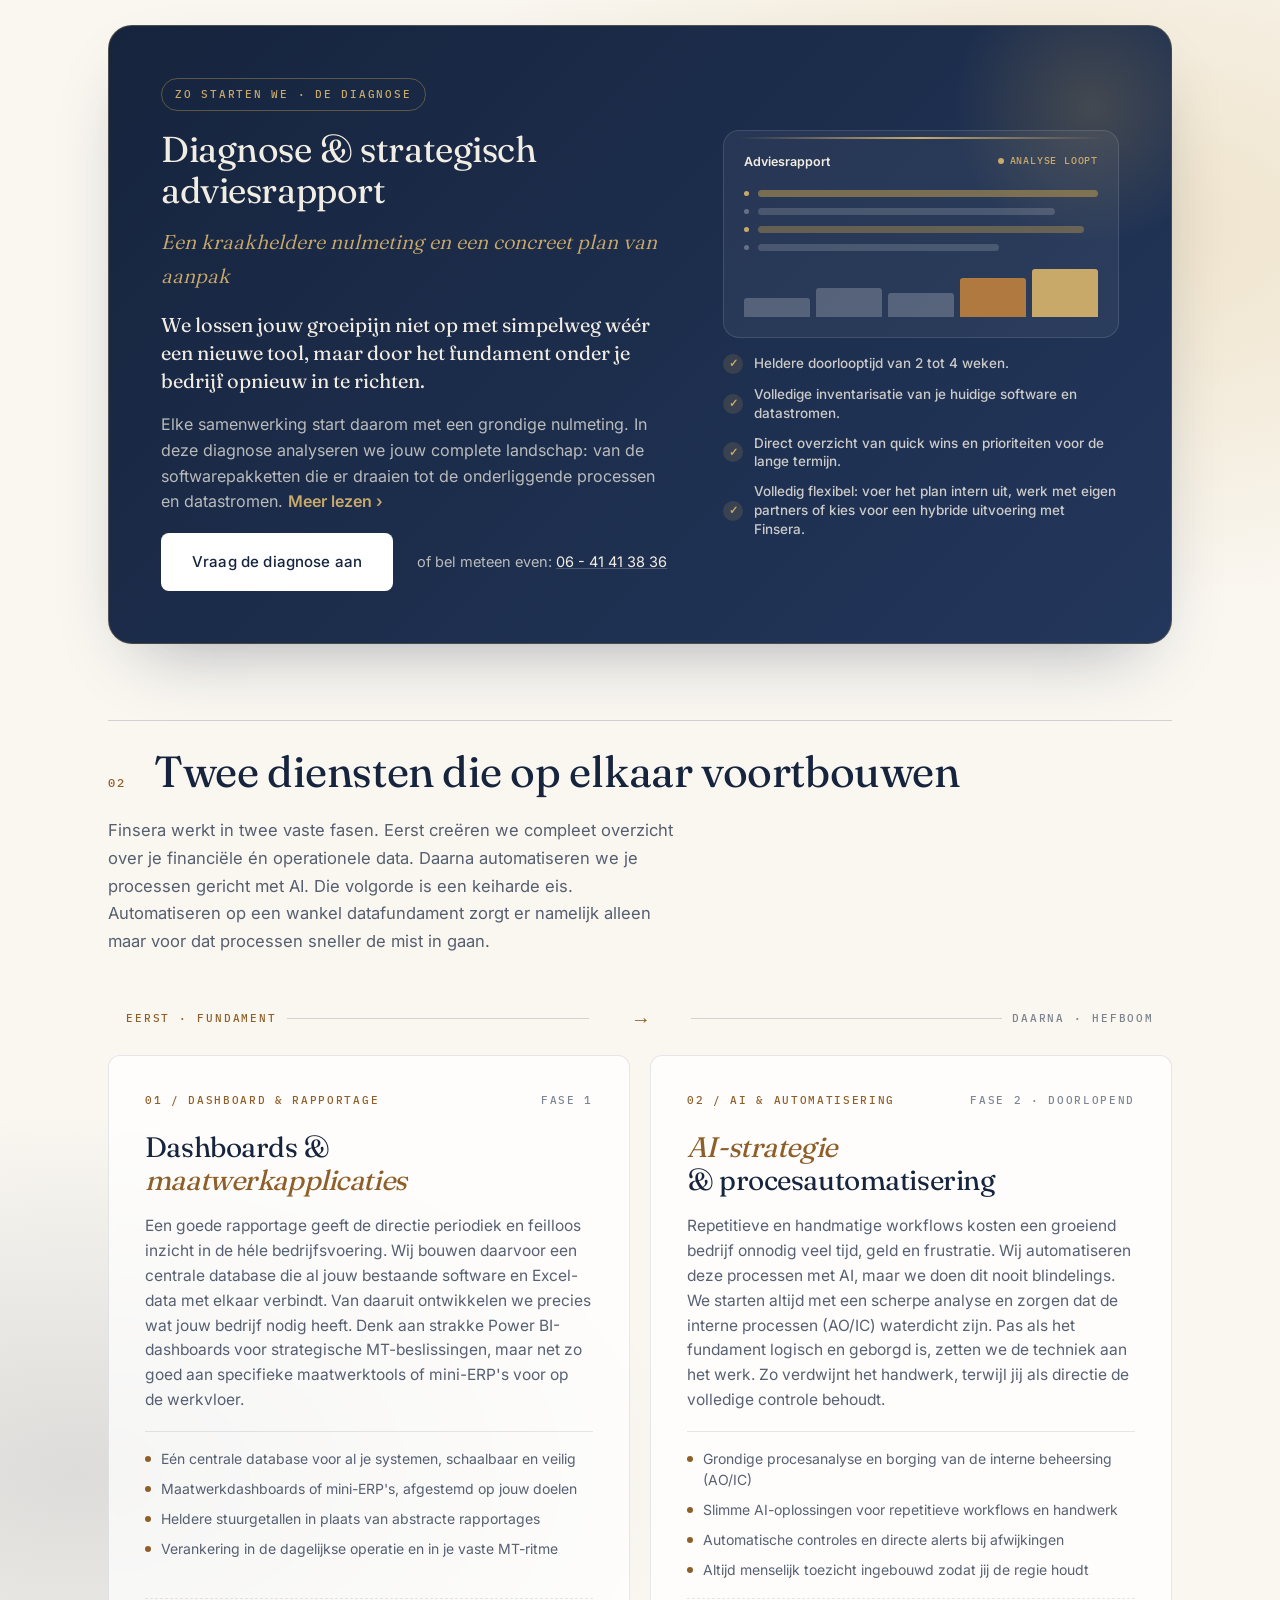
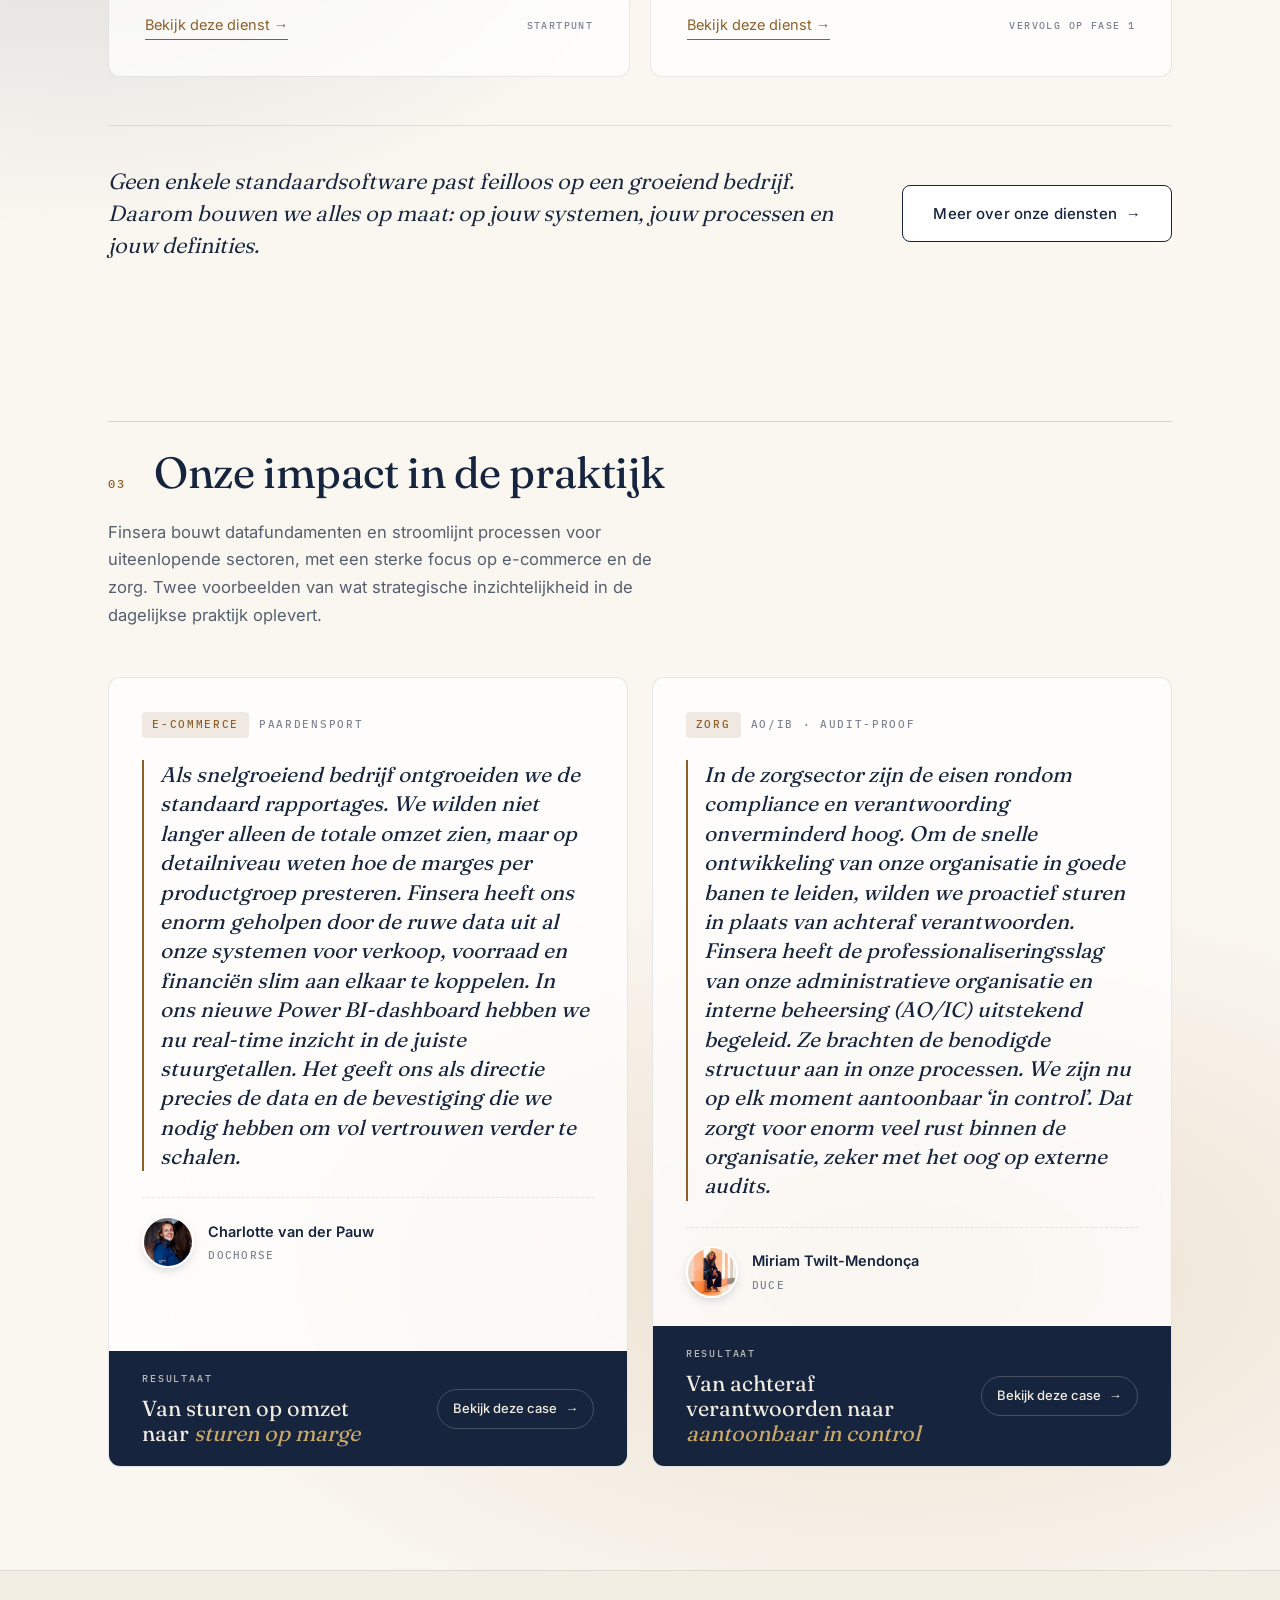
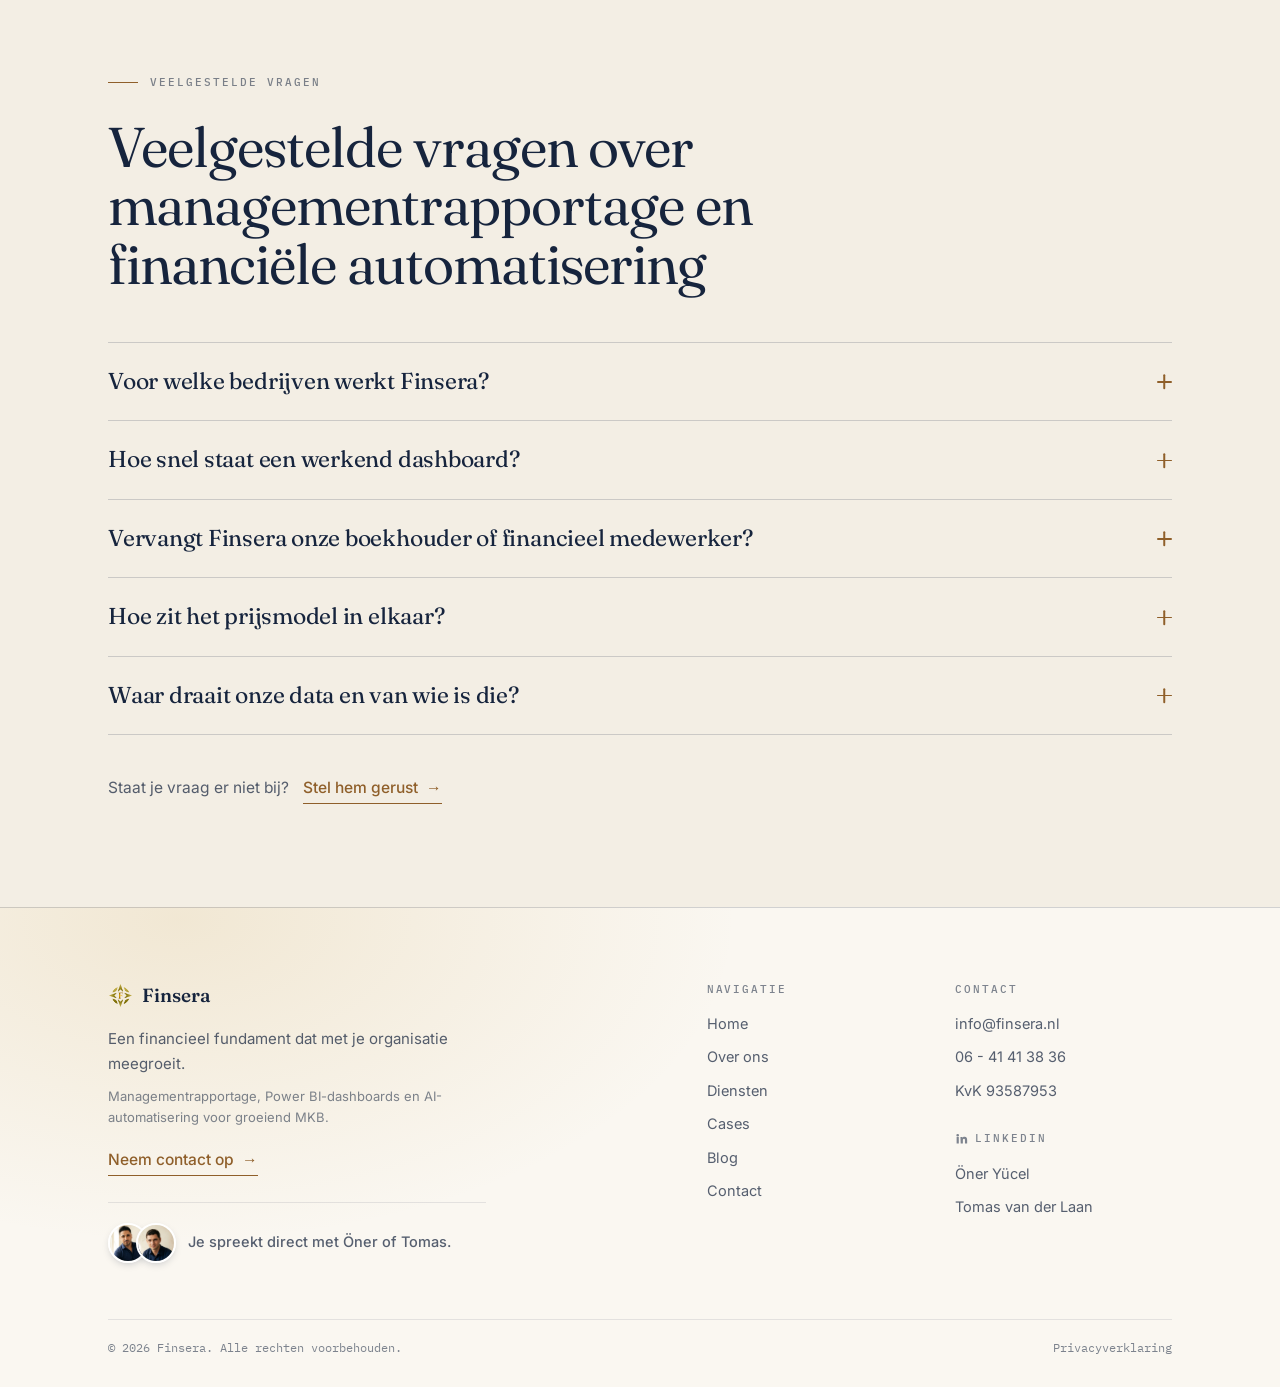
==== commit 9f599d08: "Klantcitaten in de sectie met resultaten De twee kaarten tonen nu het citaat van de klant in plaats " ====
--- a/index.html
+++ b/index.html
@@ -550,18 +550,17 @@
     <div class="wrap">
       <div class="sect-head">
         <span class="sect-num">03</span>
-        <h2 class="sect-h2" data-i18n="casesTitle">Resultaten uit de praktijk</h2>
-      </div>
-      <p class="sect-intro" data-i18n="revIntro">Finsera werkt onder meer voor e-commercebedrijven en organisaties in de zorg. Twee voorbeelden van wat een goed datafundament in de praktijk oplevert.</p>
+        <h2 class="sect-h2" data-i18n="casesTitle">Onze impact in de praktijk</h2>
+      </div>
+      <p class="sect-intro" data-i18n="revIntro">Finsera bouwt datafundamenten en stroomlijnt processen voor uiteenlopende sectoren, met een sterke focus op e-commerce en de zorg. Twee voorbeelden van wat strategische inzichtelijkheid in de dagelijkse praktijk oplevert.</p>
 
       <div class="rev__grid">
         <article class="rev__card">
           <div class="rev__top">
             <p class="rev__sector"><span class="rev__tag" data-i18n="case1Tag">E-commerce</span> <span data-i18n="case1Sector">Paardensport</span></p>
-            <blockquote class="rev__quote" hidden>
-              <p data-i18n="review1Quote"></p>
+            <blockquote class="rev__quote">
+              <p data-i18n="review1Quote">Als snelgroeiend bedrijf ontgroeiden we de standaard rapportages. We wilden niet langer alleen de totale omzet zien, maar op detailniveau weten hoe de marges per productgroep presteren. Finsera heeft ons enorm geholpen door de ruwe data uit al onze systemen voor verkoop, voorraad en financi&euml;n slim aan elkaar te koppelen. In ons nieuwe Power BI-dashboard hebben we nu real-time inzicht in de juiste stuurgetallen. Het geeft ons als directie precies de data en de bevestiging die we nodig hebben om vol vertrouwen verder te schalen.</p>
             </blockquote>
-            <p class="rev__lead" data-i18n="case1Result">Van sturen op omzet naar sturen op marge. Eén Power BI-dashboard bracht verkoop-, voorraad- en financiële data samen — zodat Charlotte van der Pauw per productgroep ziet waar het geld écht verdiend wordt.</p>
             <div class="rev__by">
               <img class="rev__avatar" src="img/cases/dochorse-charlotte-van-der-pauw.webp" alt="" width="1080" height="676" decoding="async" loading="lazy">
               <span class="rev__who">
@@ -573,17 +572,16 @@
           <div class="rev__stat">
             <span class="rev__stat-lab" data-i18n="revResultLabel">Resultaat</span>
             <span class="rev__stat-val"><span data-i18n="case1StatA">Van sturen op omzet naar</span> <em data-i18n="case1StatB">sturen op marge</em></span>
-            <a class="rev__stat-lnk" href="/cases"><span data-i18n="casesRead">Bekijk cases</span> <span aria-hidden="true">&rarr;</span></a>
+            <a class="rev__stat-lnk" href="/cases#dochorse"><span data-i18n="casesRead">Bekijk deze case</span> <span aria-hidden="true">&rarr;</span></a>
           </div>
         </article>
 
         <article class="rev__card">
           <div class="rev__top">
             <p class="rev__sector"><span class="rev__tag" data-i18n="case2Tag">Zorg</span> <span data-i18n="case2Badge">AO/IB · audit-proof</span></p>
-            <blockquote class="rev__quote" hidden>
-              <p data-i18n="review2Quote"></p>
+            <blockquote class="rev__quote">
+              <p data-i18n="review2Quote">In de zorgsector zijn de eisen rondom compliance en verantwoording onverminderd hoog. Om de snelle ontwikkeling van onze organisatie in goede banen te leiden, wilden we proactief sturen in plaats van achteraf verantwoorden. Finsera heeft de professionaliseringsslag van onze administratieve organisatie en interne beheersing (AO/IC) uitstekend begeleid. Ze brachten de benodigde structuur aan in onze processen. We zijn nu op elk moment aantoonbaar &lsquo;in control&rsquo;. Dat zorgt voor enorm veel rust binnen de organisatie, zeker met het oog op externe audits.</p>
             </blockquote>
-            <p class="rev__lead" data-i18n="case2Result">Van achteraf constateren naar aantoonbaar in control. Herontworpen processen en heldere vastlegging (AO/IC) geven Miriam Twilt-Mendonça grip op kwaliteit en compliance — vóórdat de auditor ernaar vraagt.</p>
             <div class="rev__by">
               <img class="rev__avatar" src="img/cases/duce-miriam-twilt-mendonca.webp" alt="" width="1200" height="1200" decoding="async" loading="lazy">
               <span class="rev__who">
@@ -594,8 +592,8 @@
           </div>
           <div class="rev__stat">
             <span class="rev__stat-lab" data-i18n="revResultLabel">Resultaat</span>
-            <span class="rev__stat-val"><span data-i18n="case2StatA">Van achteraf constateren naar</span> <em data-i18n="case2StatB">aantoonbaar in control</em></span>
-            <a class="rev__stat-lnk" href="/cases"><span data-i18n="casesRead">Bekijk cases</span> <span aria-hidden="true">&rarr;</span></a>
+            <span class="rev__stat-val"><span data-i18n="case2StatA">Van achteraf verantwoorden naar</span> <em data-i18n="case2StatB">aantoonbaar in control</em></span>
+            <a class="rev__stat-lnk" href="/cases#duce"><span data-i18n="casesRead">Bekijk deze case</span> <span aria-hidden="true">&rarr;</span></a>
           </div>
         </article>
       </div>
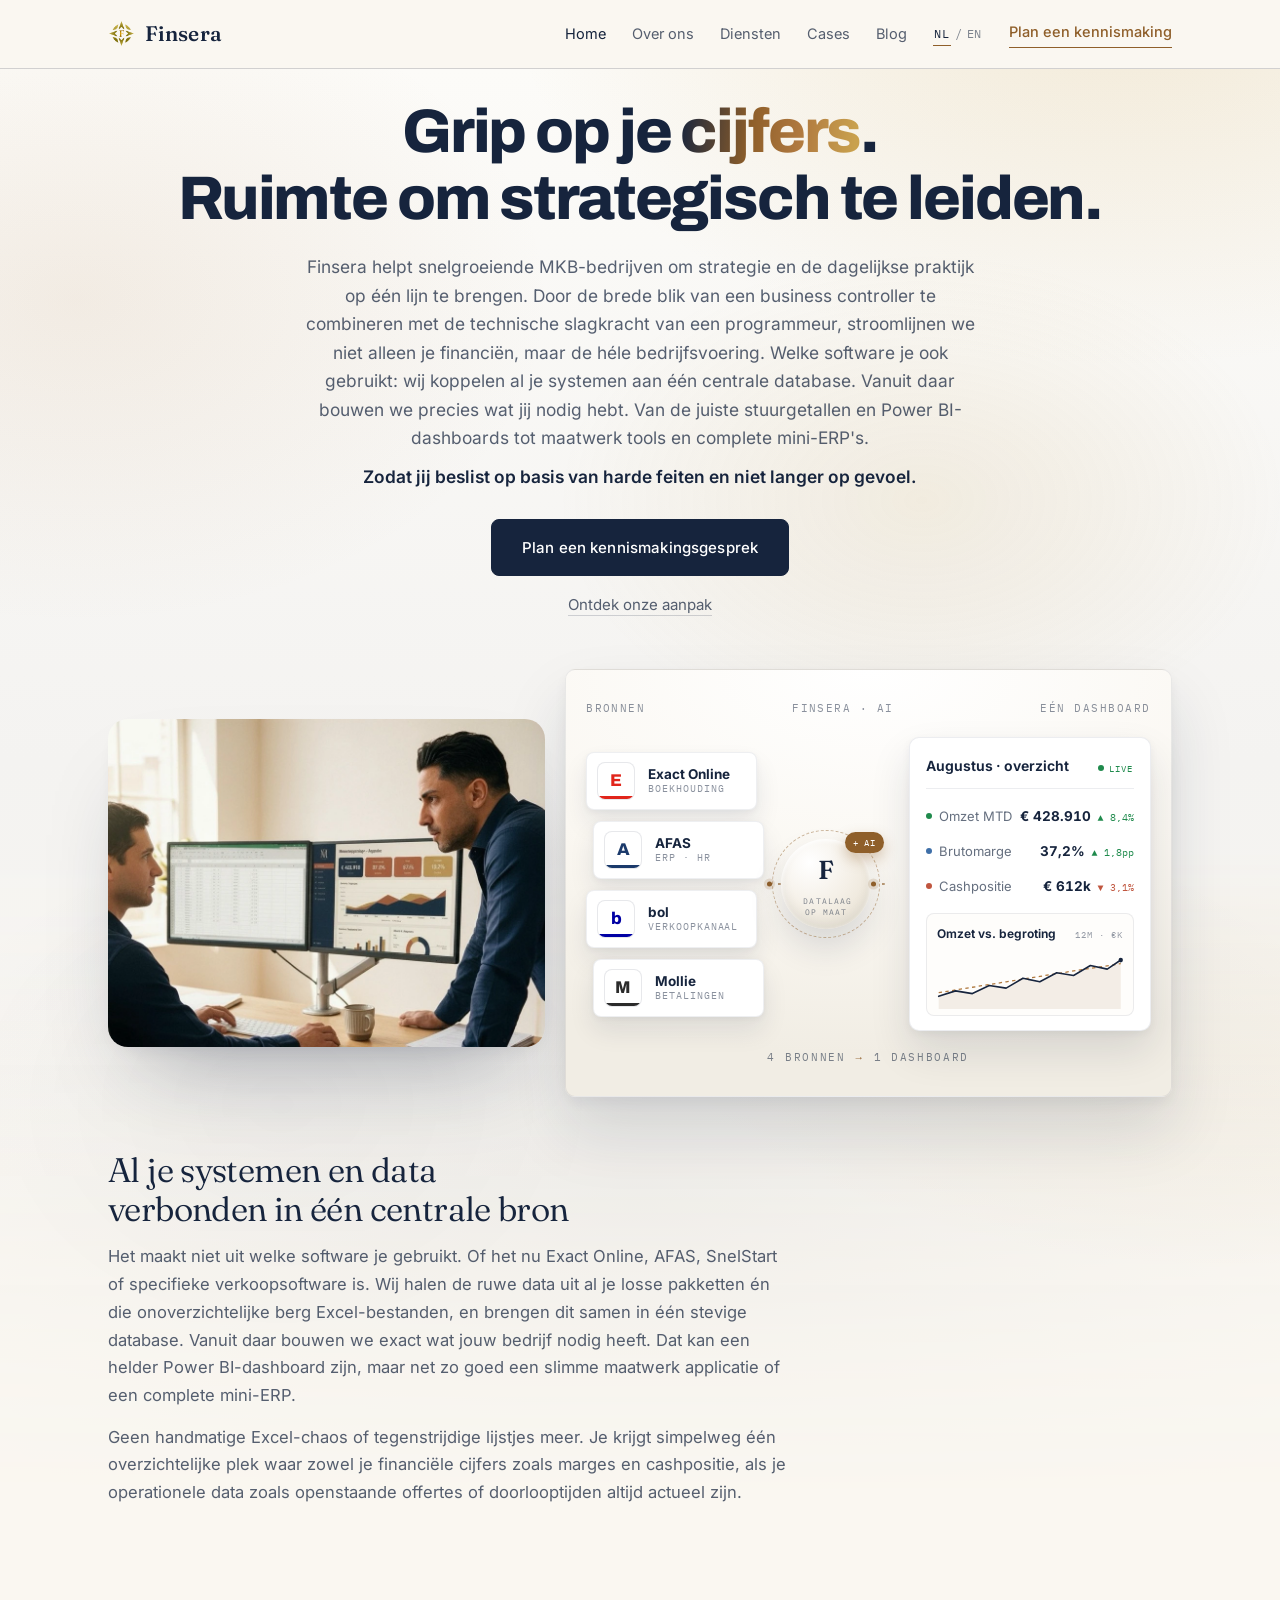
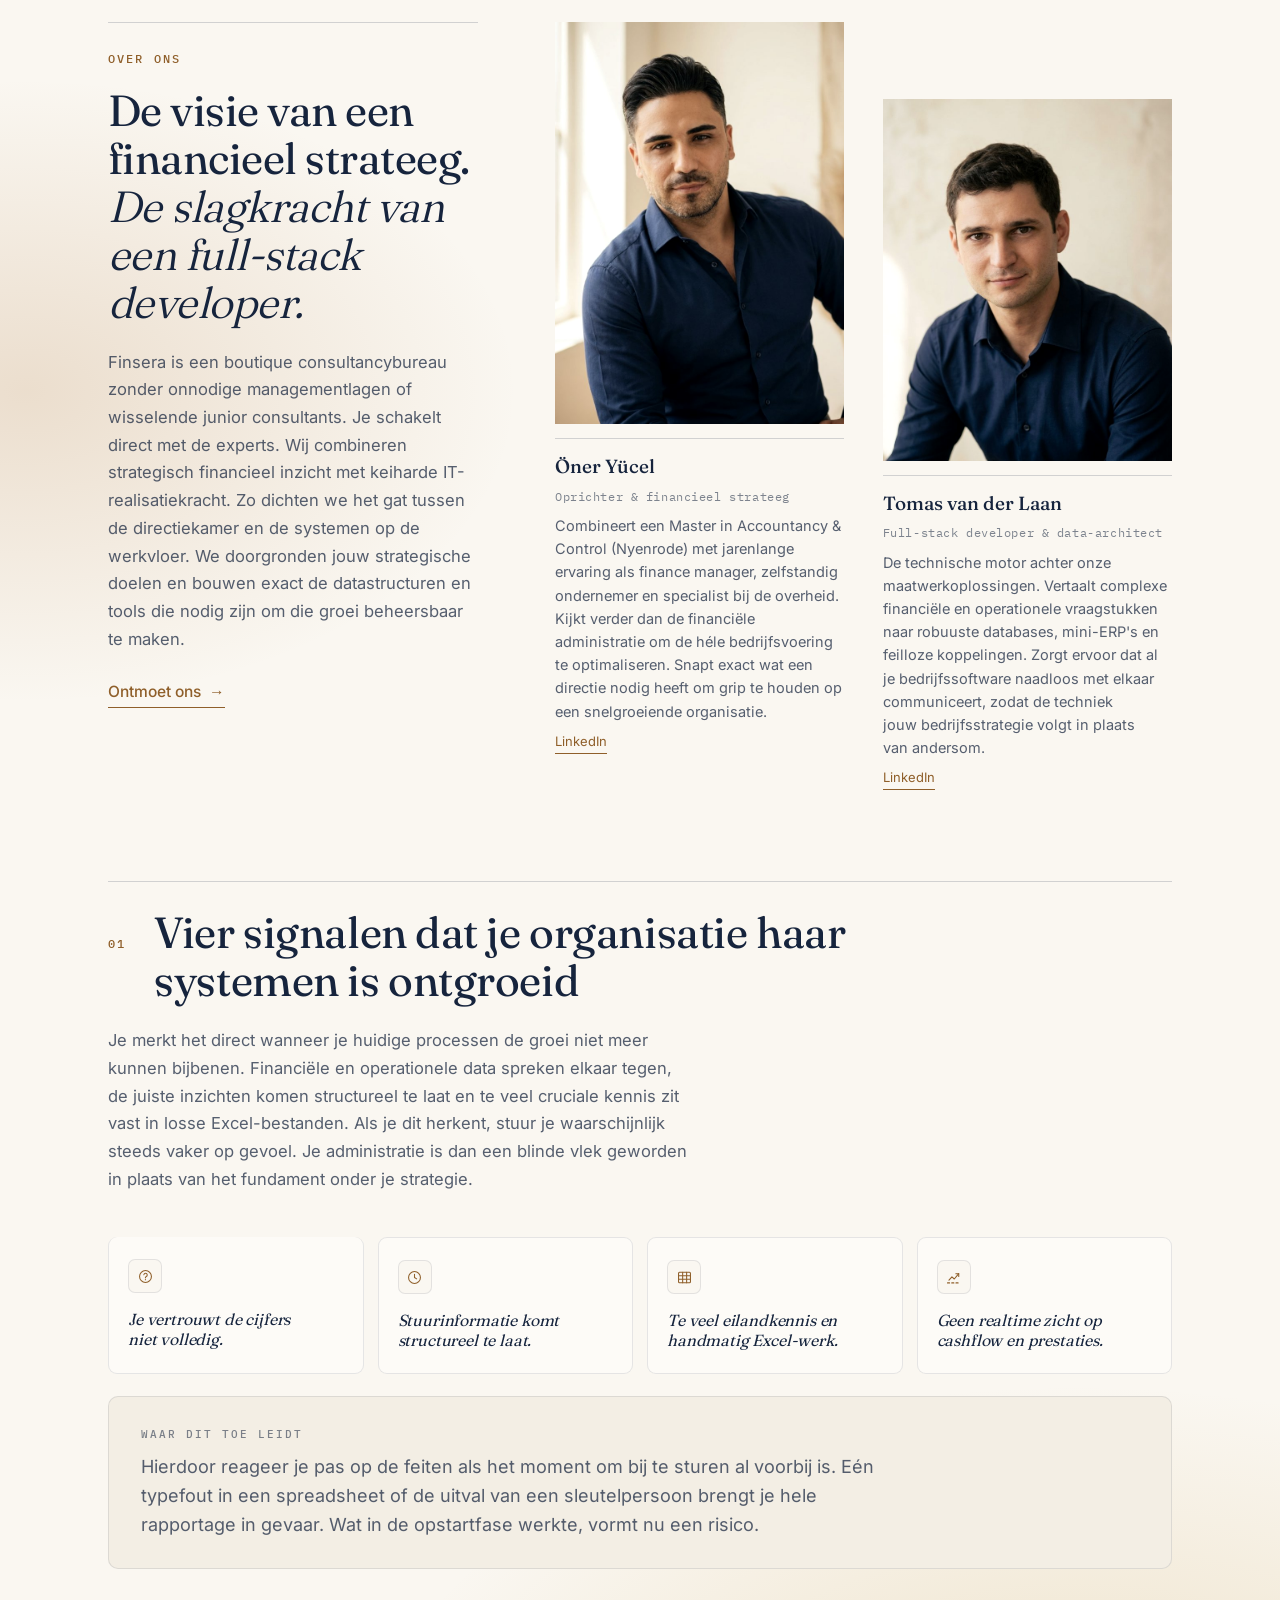
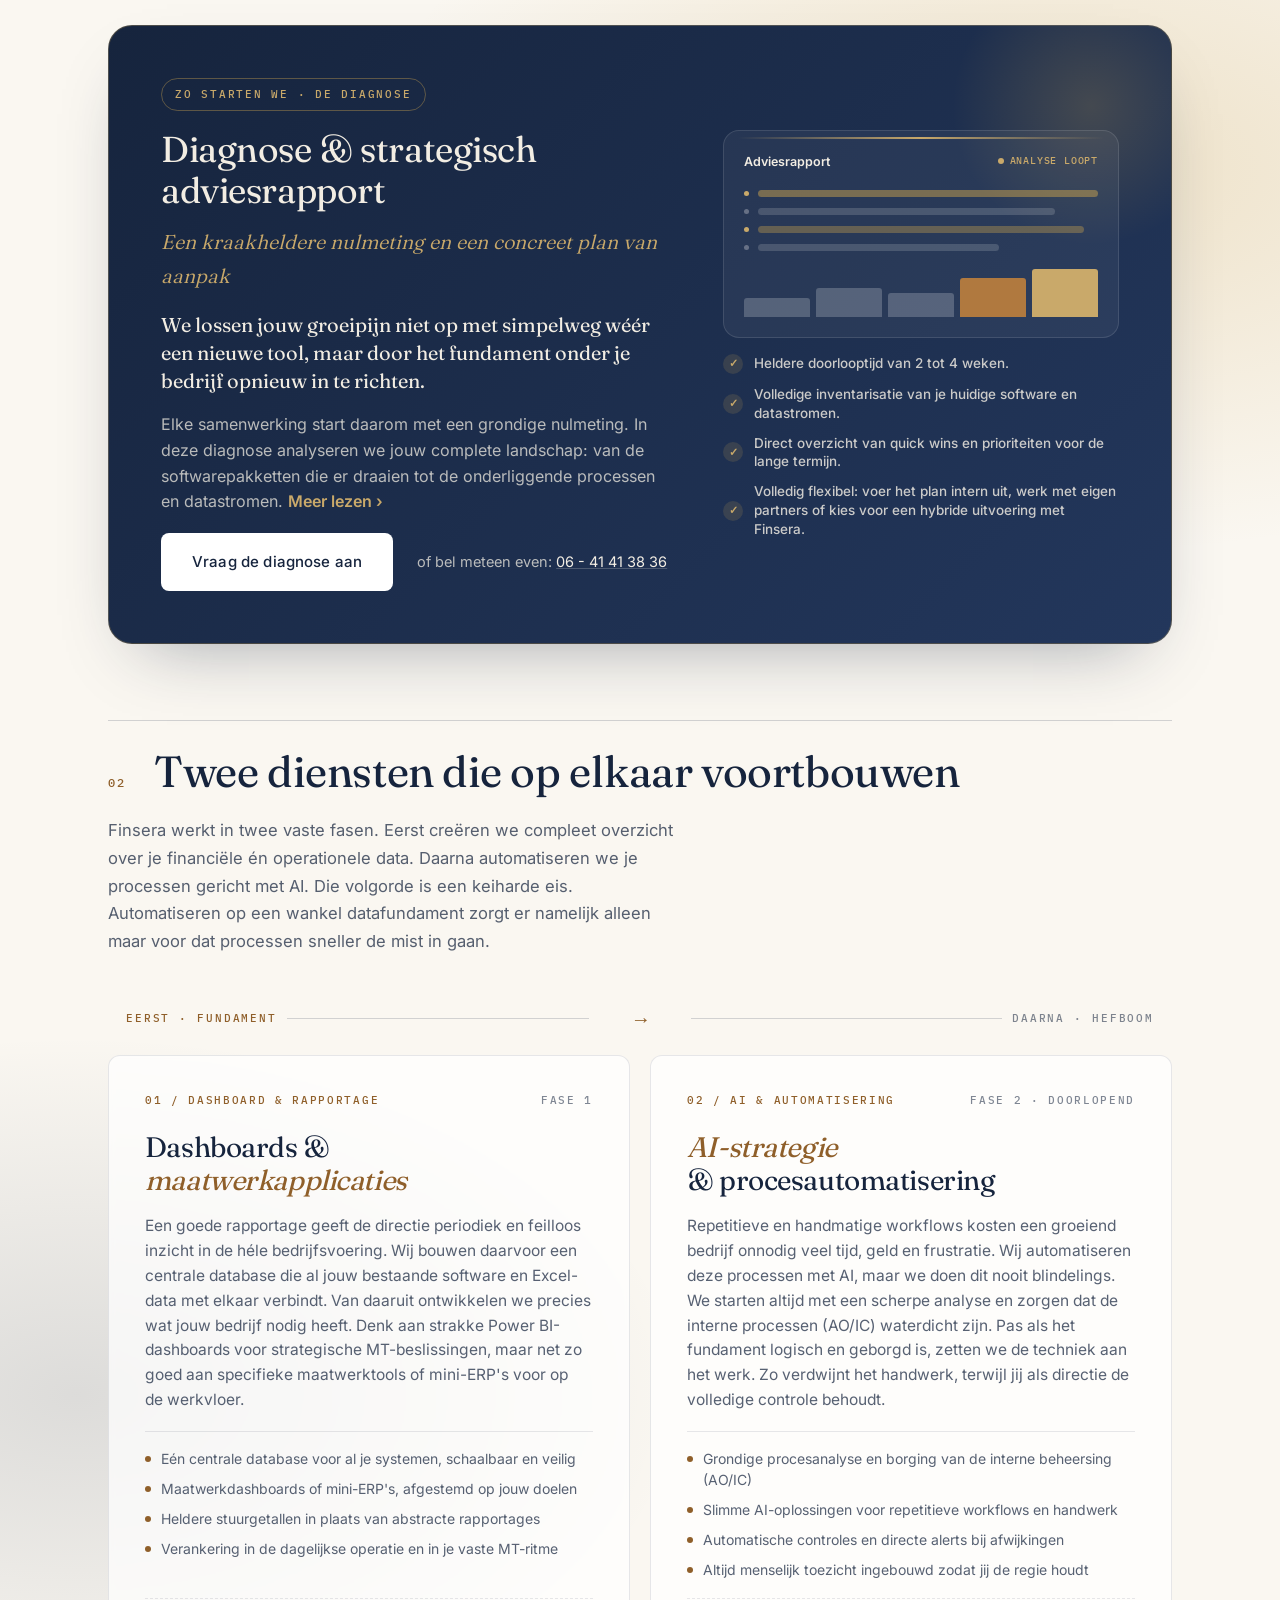
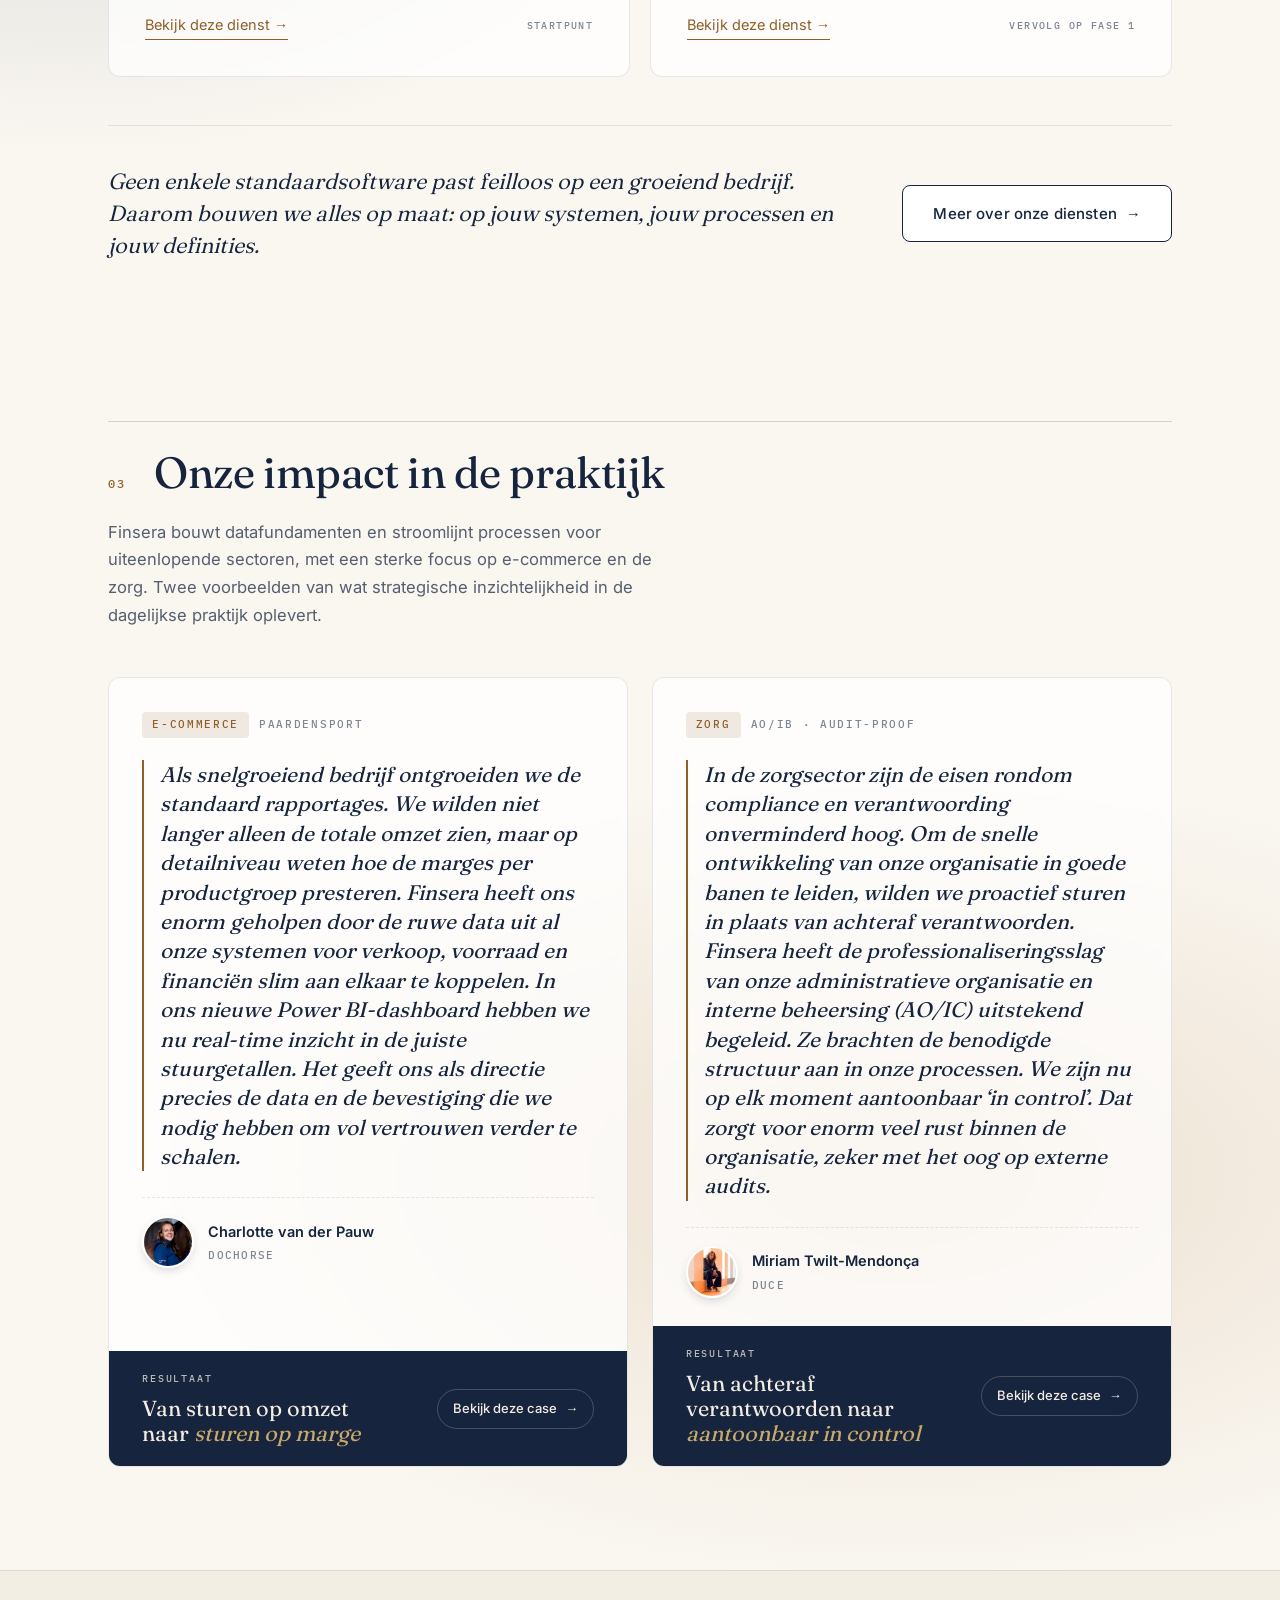
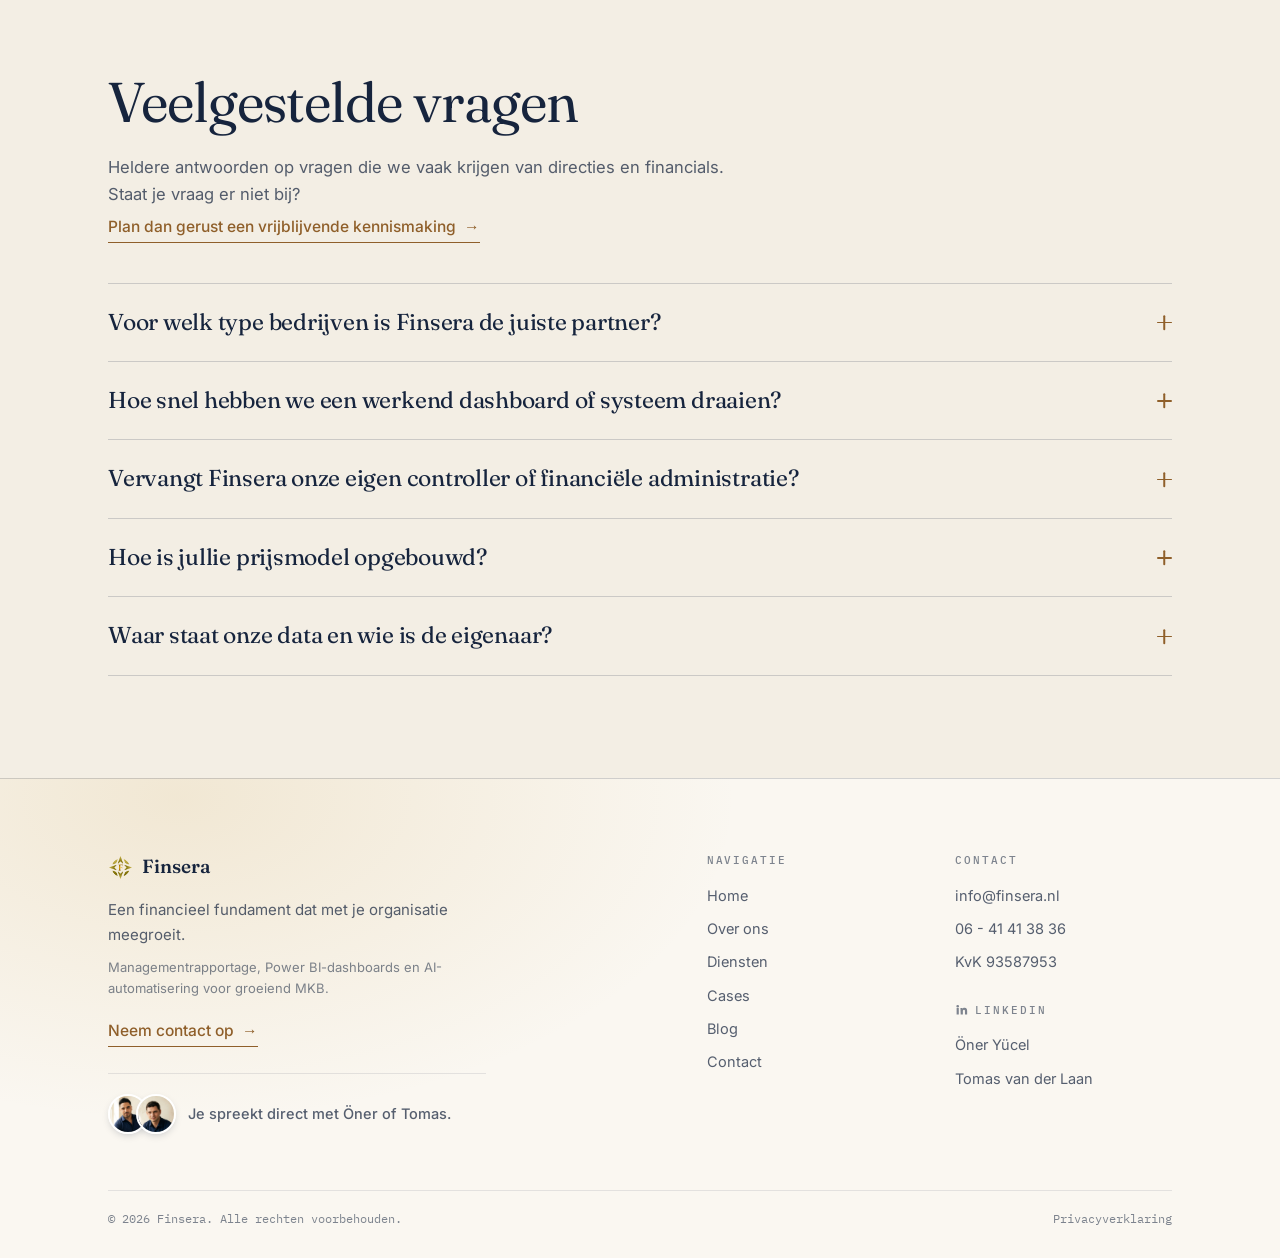
==== commit 731d684d: "Nieuwe vragen en antwoorden, met de inleiding bovenaan De kicker herhaalde na de nieuwe kop letterli" ====
--- a/index.html
+++ b/index.html
@@ -139,42 +139,42 @@
         "mainEntity": [
           {
             "@type": "Question",
-            "name": "Voor welke bedrijven werkt Finsera?",
+            "name": "Voor welk type bedrijven is Finsera de juiste partner?",
             "acceptedAnswer": {
               "@type": "Answer",
-              "text": "Finsera werkt voor snelgroeiende MKB- en mid-market bedrijven met circa 10 tot 50 medewerkers. Bedrijven die de opstartfase voorbij zijn, maar waar de financiële structuur de groei niet kan bijbenen. Sectorervaring hebben wij onder meer in e-commerce en de zorg."
+              "text": "Finsera werkt voor snelgroeiende MKB- en mid-market bedrijven met circa 10 tot 50 medewerkers. Dit zijn bedrijven die de pioniersfase voorbij zijn en serieuze omzetten draaien, maar merken dat hun huidige systemen de volgende groeifase blokkeren. We hebben diepgaande ervaring in onder andere e-commerce en de zorg. Onze ideale klant heeft een directie die de regie wil pakken en actief wil sturen op data, in plaats van op gevoel."
             }
           },
           {
             "@type": "Question",
-            "name": "Hoe snel staat een werkend dashboard?",
+            "name": "Hoe snel hebben we een werkend dashboard of systeem draaien?",
             "acceptedAnswer": {
               "@type": "Answer",
-              "text": "Meestal binnen 4 tot 6 weken na de start van het traject. We werken met wekelijkse demo’s, zodat je tussentijds ziet wat er gebouwd wordt en direct kunt bijsturen. Daaraan vooraf gaat de diagnose van 2 tot 4 weken, waarin we bepalen wát er gebouwd moet worden."
+              "text": "Na onze initiële diagnose van 2 tot 4 weken leveren we meestal binnen 4 tot 6 weken de eerste bruikbare systemen op. Wij geloven absoluut niet in IT-trajecten die maanden duren zonder dat de directie resultaat ziet. We werken met wekelijkse demo’s. Je ziet direct wat we bouwen, je kunt tussentijds bijsturen en we houden het tempo erin. Snelheid en strategische precisie gaan bij ons hand in hand."
             }
           },
           {
             "@type": "Question",
-            "name": "Vervangt Finsera onze boekhouder of financieel medewerker?",
+            "name": "Vervangt Finsera onze eigen controller of financiële administratie?",
             "acceptedAnswer": {
               "@type": "Answer",
-              "text": "Nee. Wij vervangen geen bestaande functies, maar versterken ze. Je administratie blijft waar die is; wij zorgen dat de data eruit stroomt naar bruikbare stuurinformatie. Heb je tijdelijk behoefte aan senior financiële sturing, dan bieden we aanvullend interim controller services op afstand."
+              "text": "Nee, absoluut niet. Wij zijn er niet om jouw financiële afdeling te vervangen, maar om ze een structurele upgrade te geven. Jouw administratie blijft gewoon doordraaien. Wij bouwen de technische laag eroverheen die al dat handwerk omzet in strategische stuurinformatie. Heb je door groei of uitval tijdelijk extra denkkracht nodig? Dan bieden we wel aanvullende interim controller services op afstand om de continuïteit te borgen."
             }
           },
           {
             "@type": "Question",
-            "name": "Hoe zit het prijsmodel in elkaar?",
+            "name": "Hoe is jullie prijsmodel opgebouwd?",
             "acceptedAnswer": {
               "@type": "Answer",
-              "text": "Projecten voeren we uit tegen een vaste projectprijs, vooraf afgesproken op basis van de diagnose. Voor doorlopend beheer en doorontwikkeling van dashboards werken we met een abonnement. Elk traject is maatwerk — daarom bespreken we je situatie eerst vrijblijvend."
+              "text": "We werken niet met onverwachte verrassingen achteraf of eindeloos uurtje-factuurtje. Voor de bouw van je datastructuur en dashboards spreken we na de diagnose een vaste projectprijs af. Voor het doorlopende beheer, de beveiliging en verdere optimalisaties werken we met een overzichtelijk maandelijks abonnement. Omdat geen enkel bedrijf of softwarelandschap hetzelfde is, bepalen we de exacte investering altijd in overleg tijdens onze eerste gesprekken."
             }
           },
           {
             "@type": "Question",
-            "name": "Waar draait onze data en van wie is die?",
+            "name": "Waar staat onze data en wie is de eigenaar?",
             "acceptedAnswer": {
               "@type": "Answer",
-              "text": "Je data blijft van jou en blijft in jouw omgeving. We bouwen op Power BI en Microsoft Azure, binnen jouw eigen licenties en tenancy waar mogelijk. Geen vendor lock-in: alles wat wij bouwen, is van jou en gedocumenteerd."
+              "text": "Jouw data is en blijft 100% van jou. Wij koppelen al je softwarepakketten aan één centrale database, die we bij voorkeur veilig binnen jullie eigen (Microsoft) bedrijfsomgeving inrichten. Wij doen niet aan vendor lock-in. Dit betekent dat je niet afhankelijk wordt van onze systemen. Mocht de samenwerking ooit stoppen, dan behoud jij de volledige toegang tot al je data en de gebouwde dashboards. Dat vinden wij de enige transparante manier van zakendoen."
             }
           }
         ]
@@ -609,37 +609,36 @@
        meerdere openstaan, wat prima werkt. -->
   <section id="faq" class="faq">
     <div class="wrap">
-      <p class="faq__kicker"><span class="faq__kicker-rule" aria-hidden="true"></span><span data-i18n="faqEyebrow">Veelgestelde vragen</span></p>
-      <h2 class="faq__h2" data-i18n="faqHeading">Veelgestelde vragen over managementrapportage en financiële automatisering</h2>
+      <h2 class="faq__h2" data-i18n="faqHeading">Veelgestelde vragen</h2>
+      <p class="faq__intro"><span data-i18n="faqIntro">Heldere antwoorden op vragen die we vaak krijgen van directies en financials. Staat je vraag er niet bij?</span> <a href="/contact" class="link-arrow"><span data-i18n="faqIntroCta">Plan dan gerust een vrijblijvende kennismaking</span> <span aria-hidden="true">&rarr;</span></a></p>
 
       <div class="faq__list">
         <details class="faq__item" name="faq">
-          <summary class="faq__q"><h3 class="faq__q-h" data-i18n="faqQ1">Voor welke bedrijven werkt Finsera?</h3><span class="faq__ic" aria-hidden="true"></span></summary>
-          <div class="faq__a"><p data-i18n="faqA1">Finsera werkt voor snelgroeiende MKB- en mid-market bedrijven met circa 10 tot 50 medewerkers. Bedrijven die de opstartfase voorbij zijn, maar waar de financiële structuur de groei niet kan bijbenen. Sectorervaring hebben wij onder meer in e-commerce en de zorg.</p></div>
+          <summary class="faq__q"><h3 class="faq__q-h" data-i18n="faqQ1">Voor welk type bedrijven is Finsera de juiste partner?</h3><span class="faq__ic" aria-hidden="true"></span></summary>
+          <div class="faq__a"><p data-i18n="faqA1">Finsera werkt voor snelgroeiende MKB- en mid-market bedrijven met circa 10 tot 50 medewerkers. Dit zijn bedrijven die de pioniersfase voorbij zijn en serieuze omzetten draaien, maar merken dat hun huidige systemen de volgende groeifase blokkeren. We hebben diepgaande ervaring in onder andere e-commerce en de zorg. Onze ideale klant heeft een directie die de regie wil pakken en actief wil sturen op data, in plaats van op gevoel.</p></div>
         </details>
 
         <details class="faq__item" name="faq">
-          <summary class="faq__q"><h3 class="faq__q-h" data-i18n="faqQ2">Hoe snel staat een werkend dashboard?</h3><span class="faq__ic" aria-hidden="true"></span></summary>
-          <div class="faq__a"><p data-i18n="faqA2">Meestal binnen 4 tot 6 weken na de start van het traject. We werken met wekelijkse demo’s, zodat je tussentijds ziet wat er gebouwd wordt en direct kunt bijsturen. Daaraan vooraf gaat de diagnose van 2 tot 4 weken, waarin we bepalen wát er gebouwd moet worden.</p></div>
+          <summary class="faq__q"><h3 class="faq__q-h" data-i18n="faqQ2">Hoe snel hebben we een werkend dashboard of systeem draaien?</h3><span class="faq__ic" aria-hidden="true"></span></summary>
+          <div class="faq__a"><p data-i18n="faqA2">Na onze initiële diagnose van 2 tot 4 weken leveren we meestal binnen 4 tot 6 weken de eerste bruikbare systemen op. Wij geloven absoluut niet in IT-trajecten die maanden duren zonder dat de directie resultaat ziet. We werken met wekelijkse demo’s. Je ziet direct wat we bouwen, je kunt tussentijds bijsturen en we houden het tempo erin. Snelheid en strategische precisie gaan bij ons hand in hand.</p></div>
         </details>
 
         <details class="faq__item" name="faq">
-          <summary class="faq__q"><h3 class="faq__q-h" data-i18n="faqQ3">Vervangt Finsera onze boekhouder of financieel medewerker?</h3><span class="faq__ic" aria-hidden="true"></span></summary>
-          <div class="faq__a"><p data-i18n="faqA3">Nee. Wij vervangen geen bestaande functies, maar versterken ze. Je administratie blijft waar die is; wij zorgen dat de data eruit stroomt naar bruikbare stuurinformatie. Heb je tijdelijk behoefte aan senior financiële sturing, dan bieden we aanvullend interim controller services op afstand.</p></div>
+          <summary class="faq__q"><h3 class="faq__q-h" data-i18n="faqQ3">Vervangt Finsera onze eigen controller of financiële administratie?</h3><span class="faq__ic" aria-hidden="true"></span></summary>
+          <div class="faq__a"><p data-i18n="faqA3">Nee, absoluut niet. Wij zijn er niet om jouw financiële afdeling te vervangen, maar om ze een structurele upgrade te geven. Jouw administratie blijft gewoon doordraaien. Wij bouwen de technische laag eroverheen die al dat handwerk omzet in strategische stuurinformatie. Heb je door groei of uitval tijdelijk extra denkkracht nodig? Dan bieden we wel aanvullende interim controller services op afstand om de continuïteit te borgen.</p></div>
         </details>
 
         <details class="faq__item" name="faq">
-          <summary class="faq__q"><h3 class="faq__q-h" data-i18n="faqQ4">Hoe zit het prijsmodel in elkaar?</h3><span class="faq__ic" aria-hidden="true"></span></summary>
-          <div class="faq__a"><p data-i18n="faqA4">Projecten voeren we uit tegen een vaste projectprijs, vooraf afgesproken op basis van de diagnose. Voor doorlopend beheer en doorontwikkeling van dashboards werken we met een abonnement. Elk traject is maatwerk — daarom bespreken we je situatie eerst vrijblijvend.</p></div>
+          <summary class="faq__q"><h3 class="faq__q-h" data-i18n="faqQ4">Hoe is jullie prijsmodel opgebouwd?</h3><span class="faq__ic" aria-hidden="true"></span></summary>
+          <div class="faq__a"><p data-i18n="faqA4">We werken niet met onverwachte verrassingen achteraf of eindeloos uurtje-factuurtje. Voor de bouw van je datastructuur en dashboards spreken we na de diagnose een vaste projectprijs af. Voor het doorlopende beheer, de beveiliging en verdere optimalisaties werken we met een overzichtelijk maandelijks abonnement. Omdat geen enkel bedrijf of softwarelandschap hetzelfde is, bepalen we de exacte investering altijd in overleg tijdens onze eerste gesprekken.</p></div>
         </details>
 
         <details class="faq__item" name="faq">
-          <summary class="faq__q"><h3 class="faq__q-h" data-i18n="faqQ5">Waar draait onze data en van wie is die?</h3><span class="faq__ic" aria-hidden="true"></span></summary>
-          <div class="faq__a"><p data-i18n="faqA5">Je data blijft van jou en blijft in jouw omgeving. We bouwen op Power BI en Microsoft Azure, binnen jouw eigen licenties en tenancy waar mogelijk. Geen vendor lock-in: alles wat wij bouwen, is van jou en gedocumenteerd.</p></div>
+          <summary class="faq__q"><h3 class="faq__q-h" data-i18n="faqQ5">Waar staat onze data en wie is de eigenaar?</h3><span class="faq__ic" aria-hidden="true"></span></summary>
+          <div class="faq__a"><p data-i18n="faqA5">Jouw data is en blijft 100% van jou. Wij koppelen al je softwarepakketten aan één centrale database, die we bij voorkeur veilig binnen jullie eigen (Microsoft) bedrijfsomgeving inrichten. Wij doen niet aan vendor lock-in. Dit betekent dat je niet afhankelijk wordt van onze systemen. Mocht de samenwerking ooit stoppen, dan behoud jij de volledige toegang tot al je data en de gebouwde dashboards. Dat vinden wij de enige transparante manier van zakendoen.</p></div>
         </details>
       </div>
 
-      <p class="faq__foot"><span data-i18n="faqFoot">Staat je vraag er niet bij?</span> <a href="/contact" class="link-arrow"><span data-i18n="faqFootCta">Stel hem gerust</span> <span aria-hidden="true">&rarr;</span></a></p>
     </div>
   </section>
 
--- a/css/styles.css
+++ b/css/styles.css
@@ -2408,6 +2408,16 @@
   margin: 0 0 clamp(28px, 4vw, 48px); max-width: 24ch; text-wrap: balance;
 }
 
+/* De inleiding stond eerst als afsluiter onder de lijst. Bovenaan doet hij
+   meer werk: hij zegt voor wie de antwoorden zijn en biedt meteen de uitweg
+   voor wie zijn vraag er niet ziet. */
+.faq__intro {
+  margin: calc(clamp(28px, 4vw, 48px) * -0.55) 0 clamp(26px, 3.4vw, 40px);
+  max-width: 64ch; font-size: 16.5px; line-height: 1.65; color: var(--ink-70);
+  display: flex; flex-wrap: wrap; align-items: baseline; gap: 6px 14px;
+  text-wrap: pretty;
+}
+
 .faq__list { border-top: 1px solid var(--hair); }
 .faq__item { border-bottom: 1px solid var(--hair); }
 .faq__q {
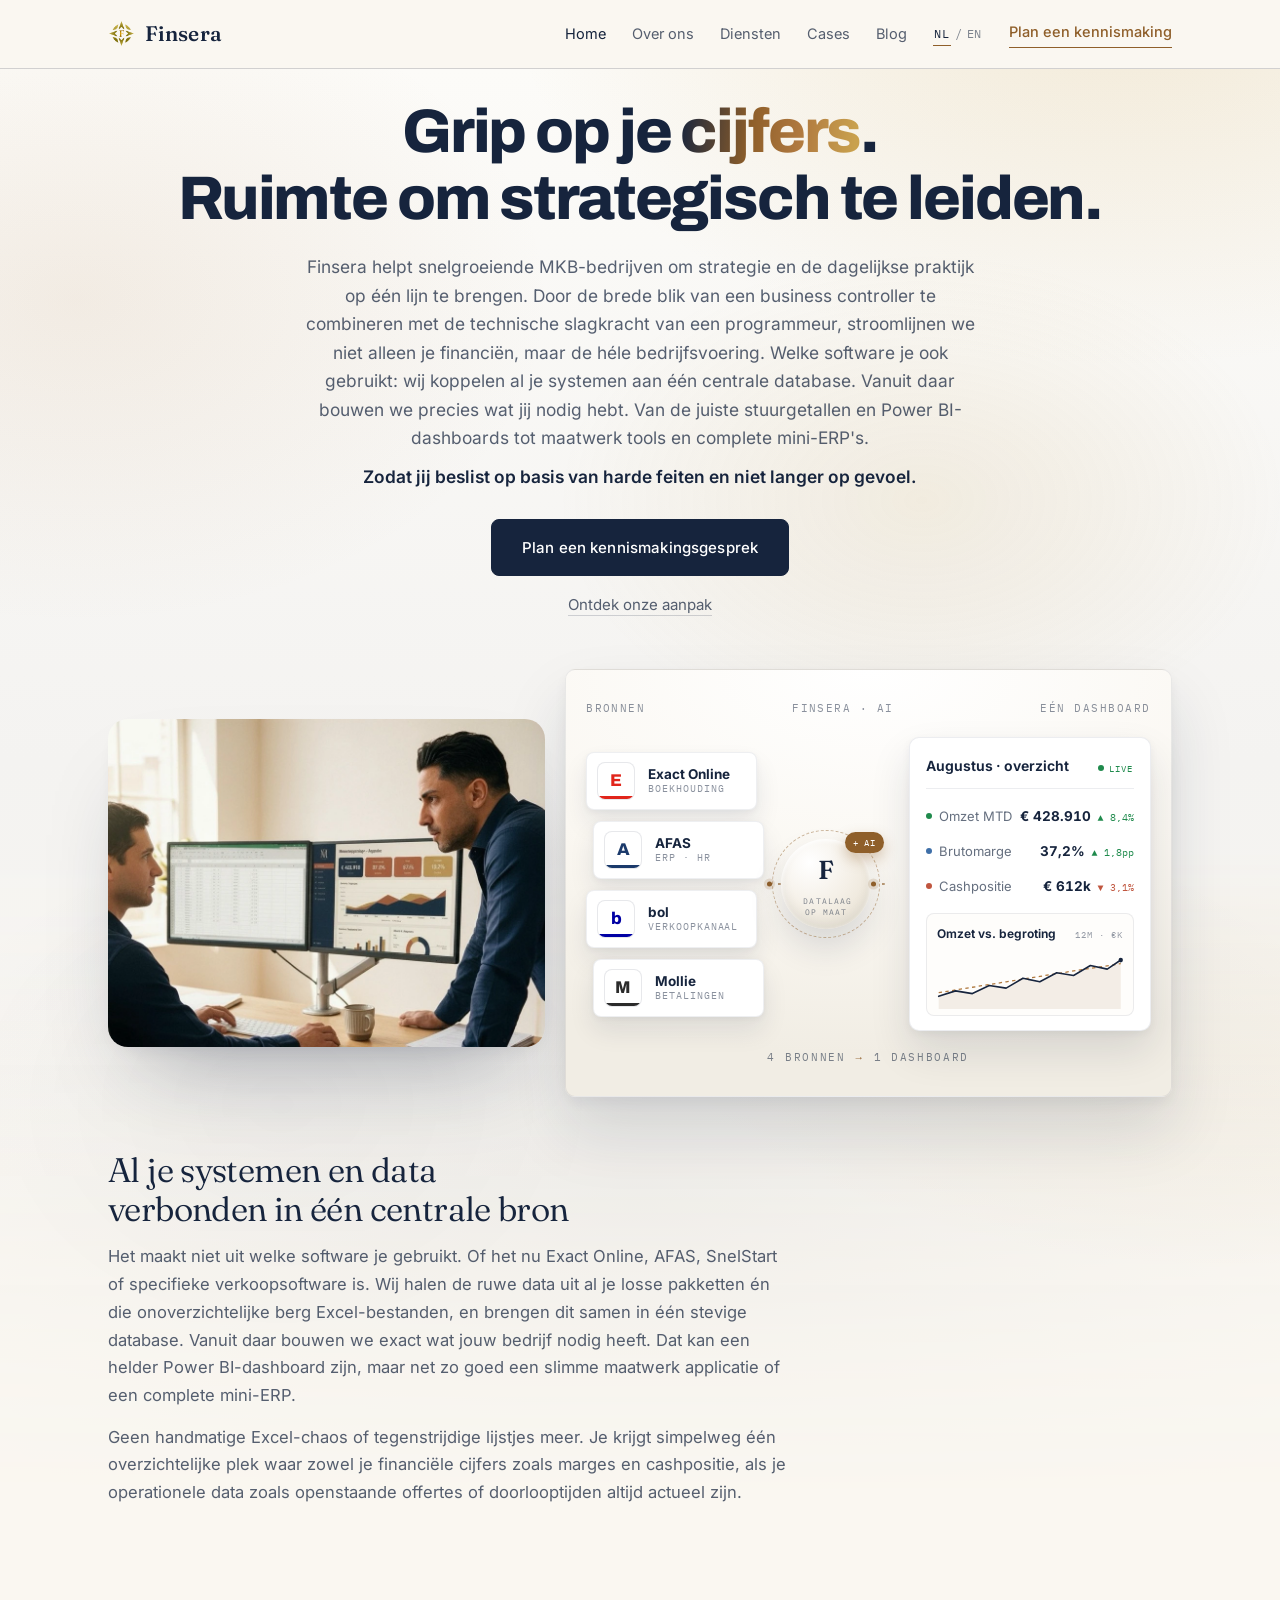
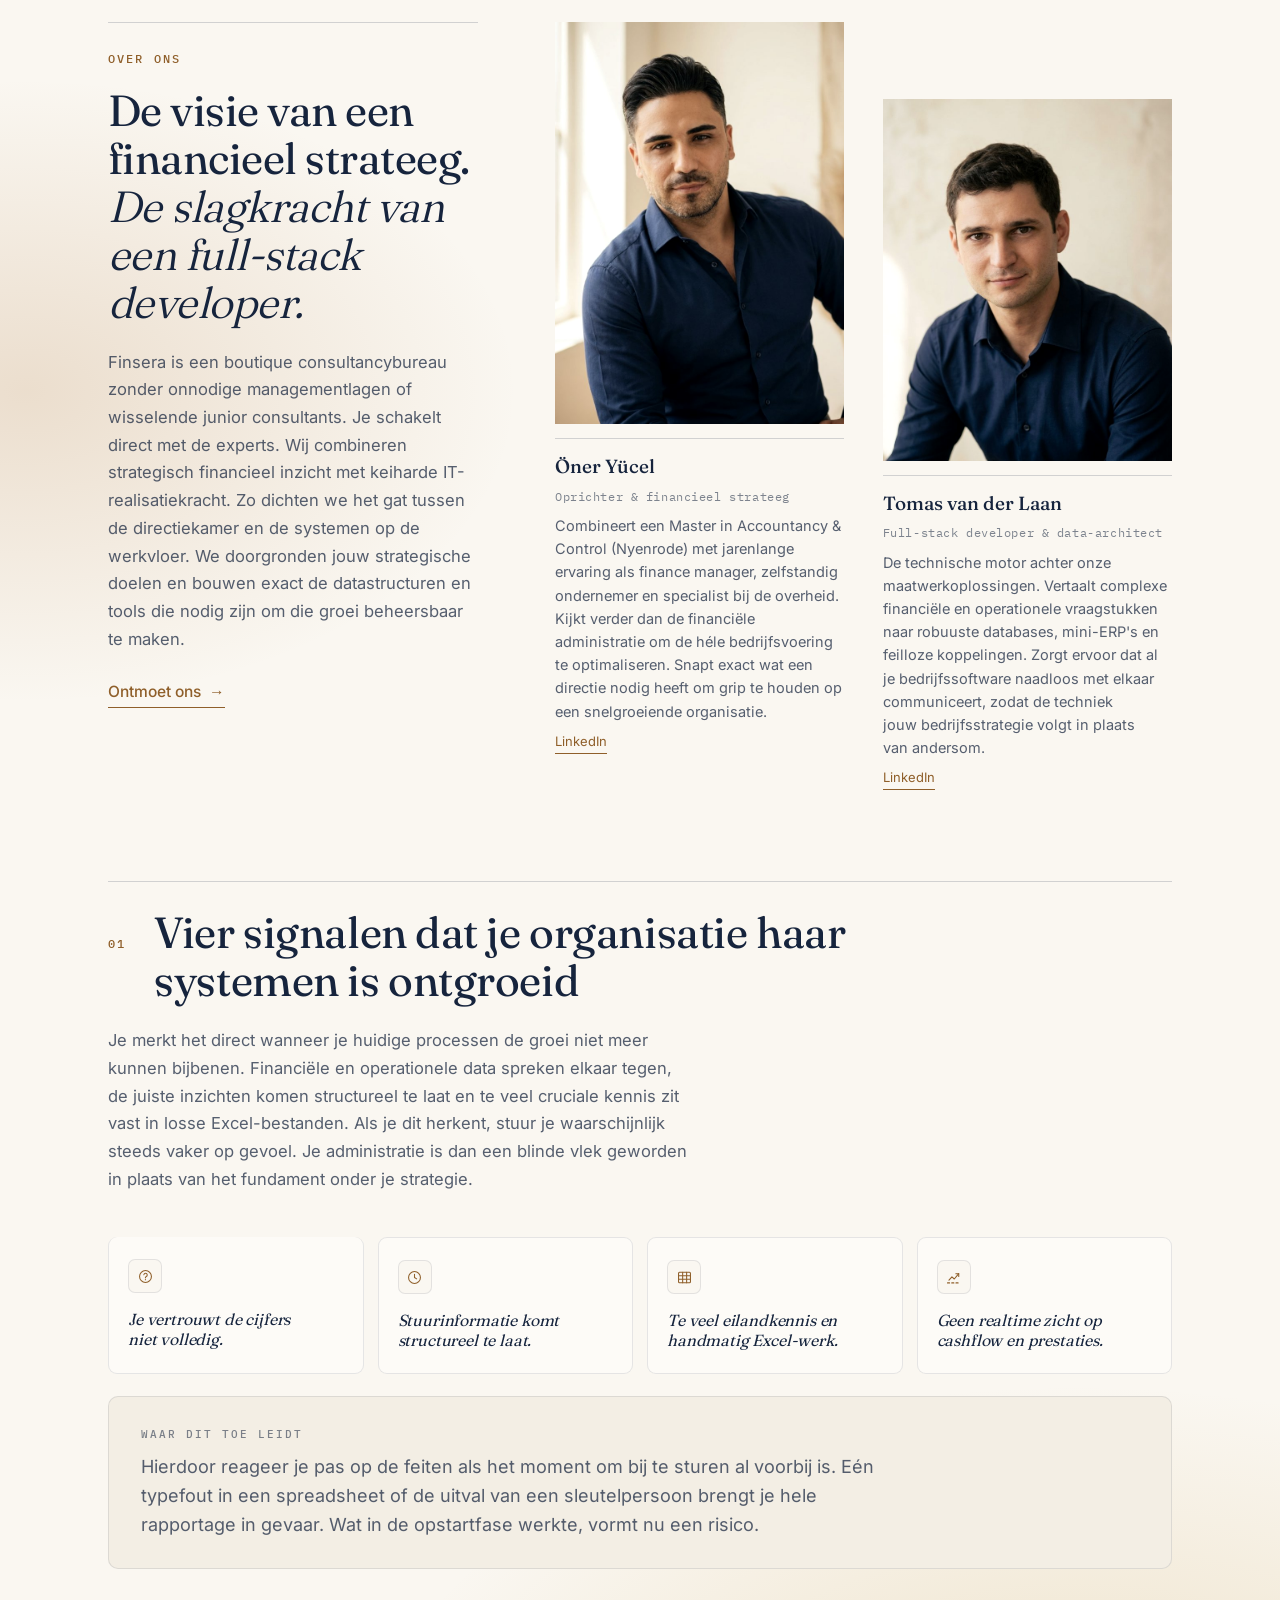
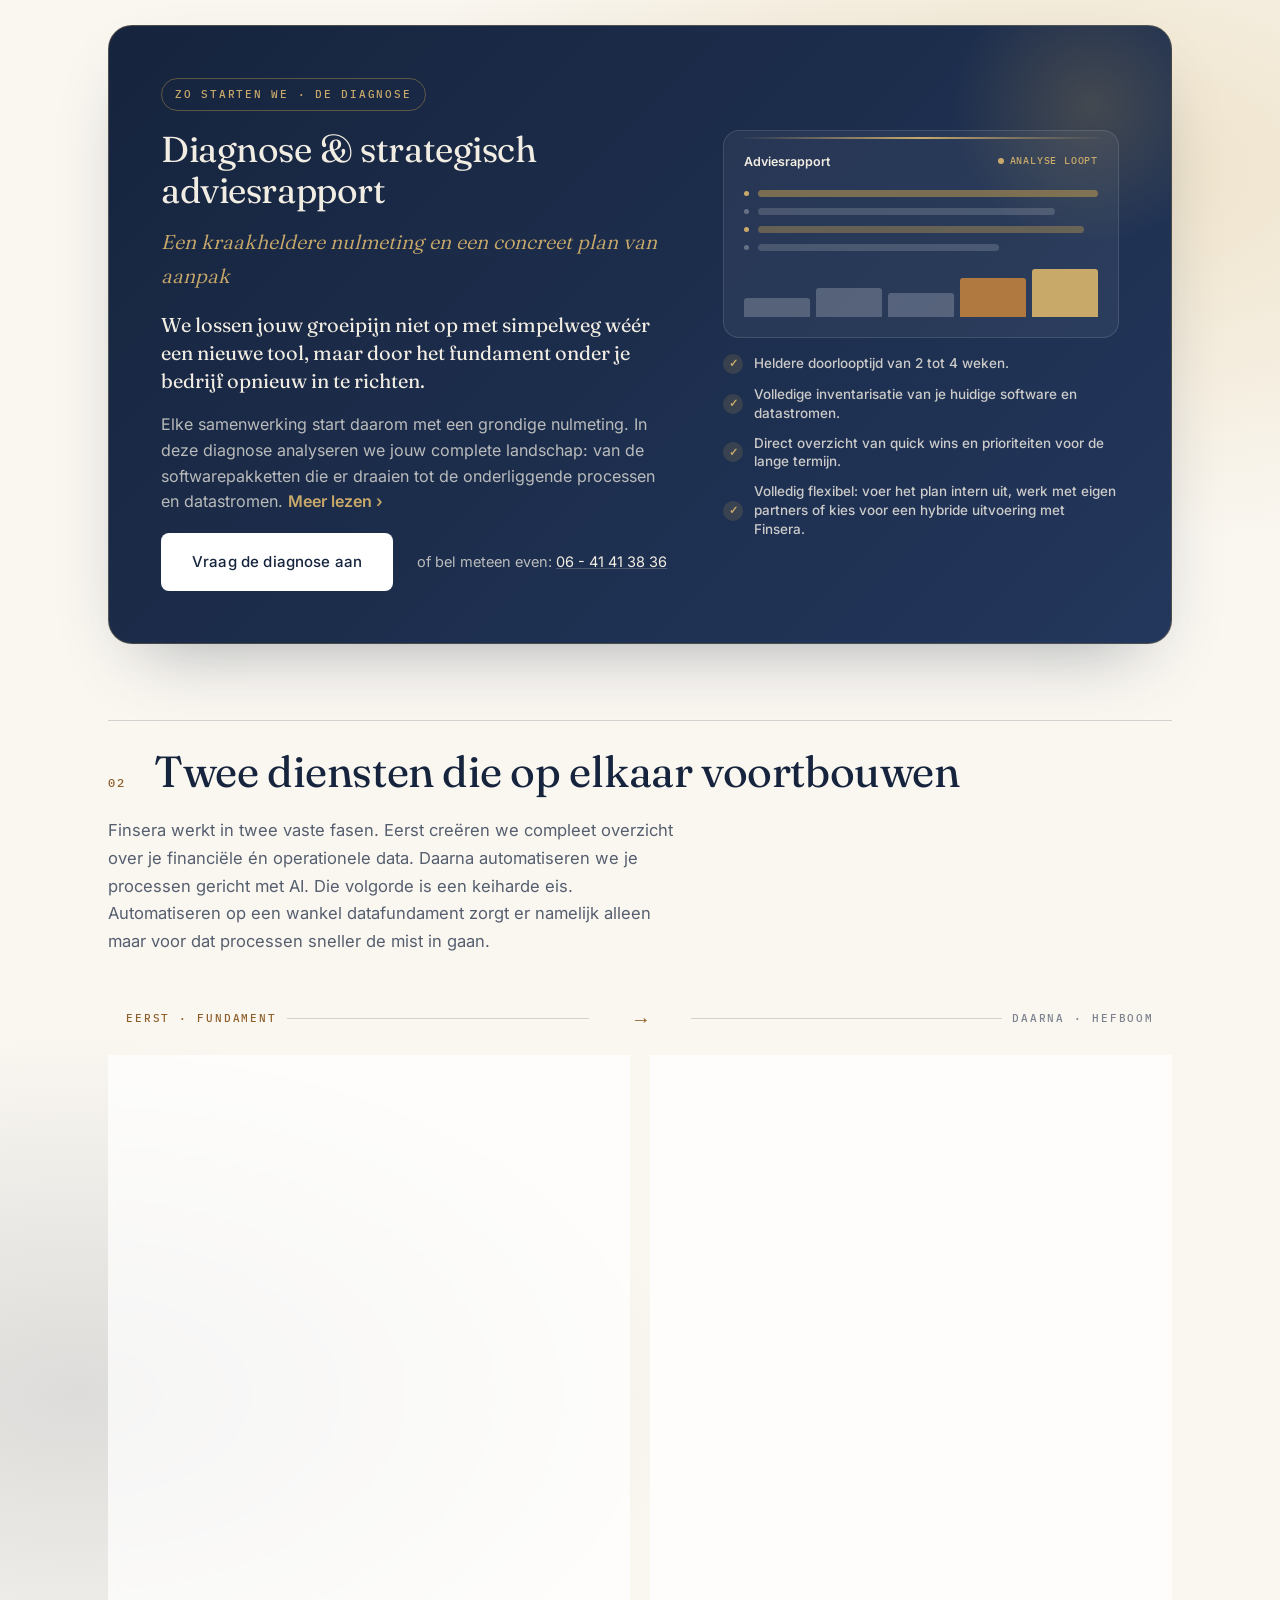
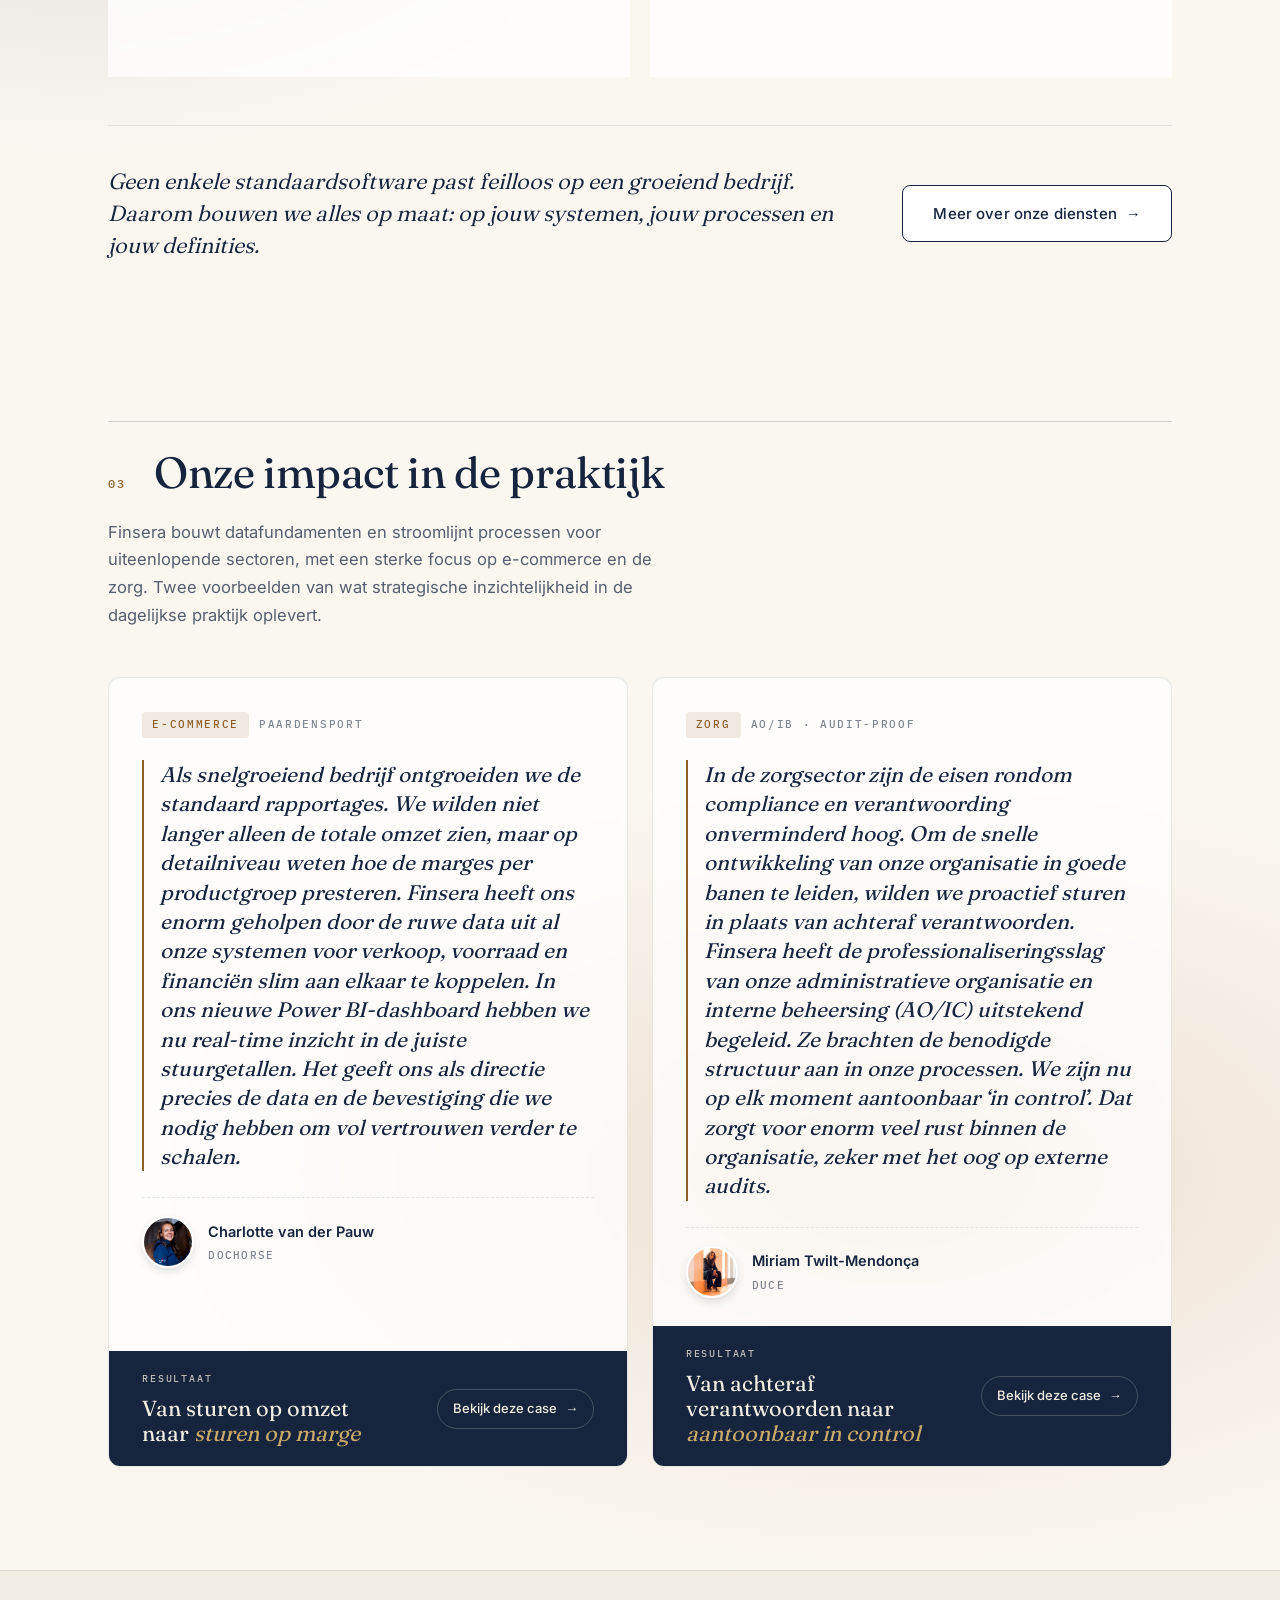
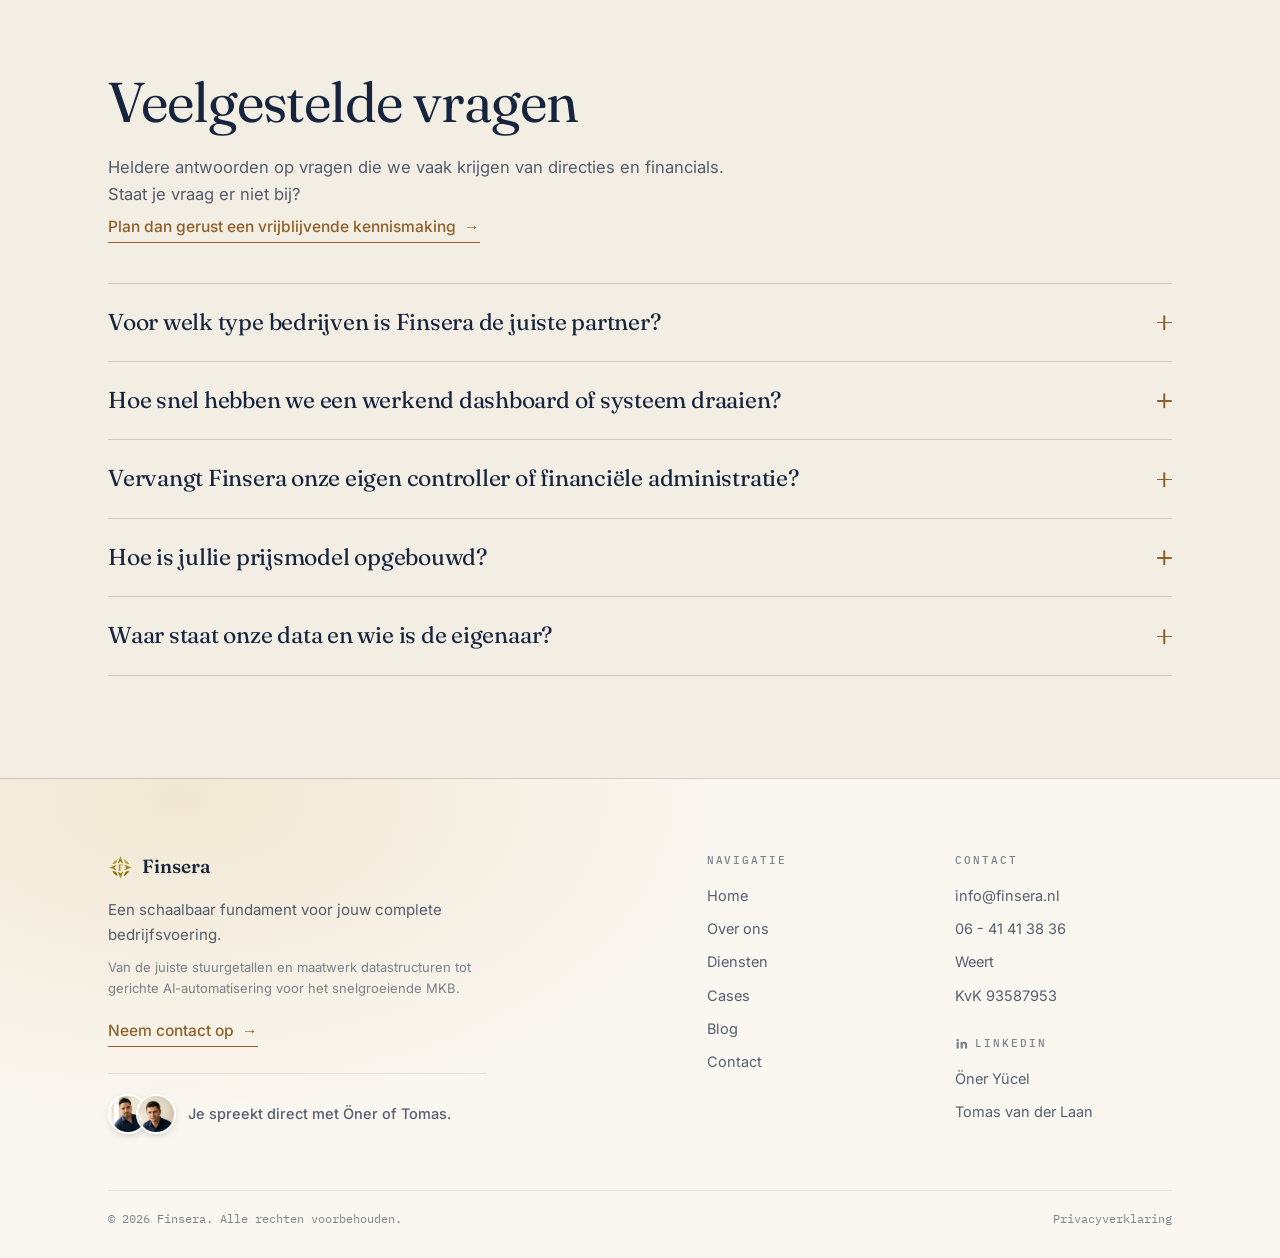
==== commit 3b38386d: "Nieuwe voettekst en de vestigingsplaats erbij Hoofdtekst en subtekst vervangen in beide woordenlijst" ====
--- a/index.html
+++ b/index.html
@@ -62,6 +62,7 @@
         ],
         "address": {
           "@type": "PostalAddress",
+          "addressLocality": "Weert",
           "addressCountry": "NL"
         },
         "areaServed": {
@@ -653,8 +654,8 @@
           <img class="footer__mark" src="img/logo/finsera-merkteken-origineel.png" alt="" width="25" height="25" onerror="this.remove()">
           <span class="footer__wordmark">Finsera</span>
         </div>
-        <p class="footer__tagline" data-i18n="footTagline">Een financieel fundament dat met je organisatie meegroeit.</p>
-        <p class="footer__desc" data-i18n="footDesc">Managementrapportage, Power BI-dashboards en AI-automatisering voor groeiend MKB.</p>
+        <p class="footer__tagline" data-i18n="footTagline">Een schaalbaar fundament voor jouw complete bedrijfsvoering.</p>
+        <p class="footer__desc" data-i18n="footDesc">Van de juiste stuurgetallen en maatwerk datastructuren tot gerichte AI-automatisering voor het snelgroeiende MKB.</p>
         <a href="/contact" class="link-arrow"><span data-i18n="footCta">Neem contact op</span> <span aria-hidden="true">&rarr;</span></a>
         <div class="footer__who">
           <span class="footer__who-avatars" aria-hidden="true"><img src="img/team/oner-yucel.jpg" alt="" width="88" height="88" decoding="async" loading="lazy"><img src="img/team/tomas-van-der-laan.jpg" alt="" width="88" height="88" decoding="async" loading="lazy"></span>
@@ -678,6 +679,7 @@
           <address class="footer__col-links footer__adres">
             <a href="mailto:info@finsera.nl">info@finsera.nl</a>
             <a href="tel:+31641413836">06 - 41 41 38 36</a>
+            <span>Weert</span>
             <span>KvK 93587953</span>
           </address>
           <div class="footer__social">
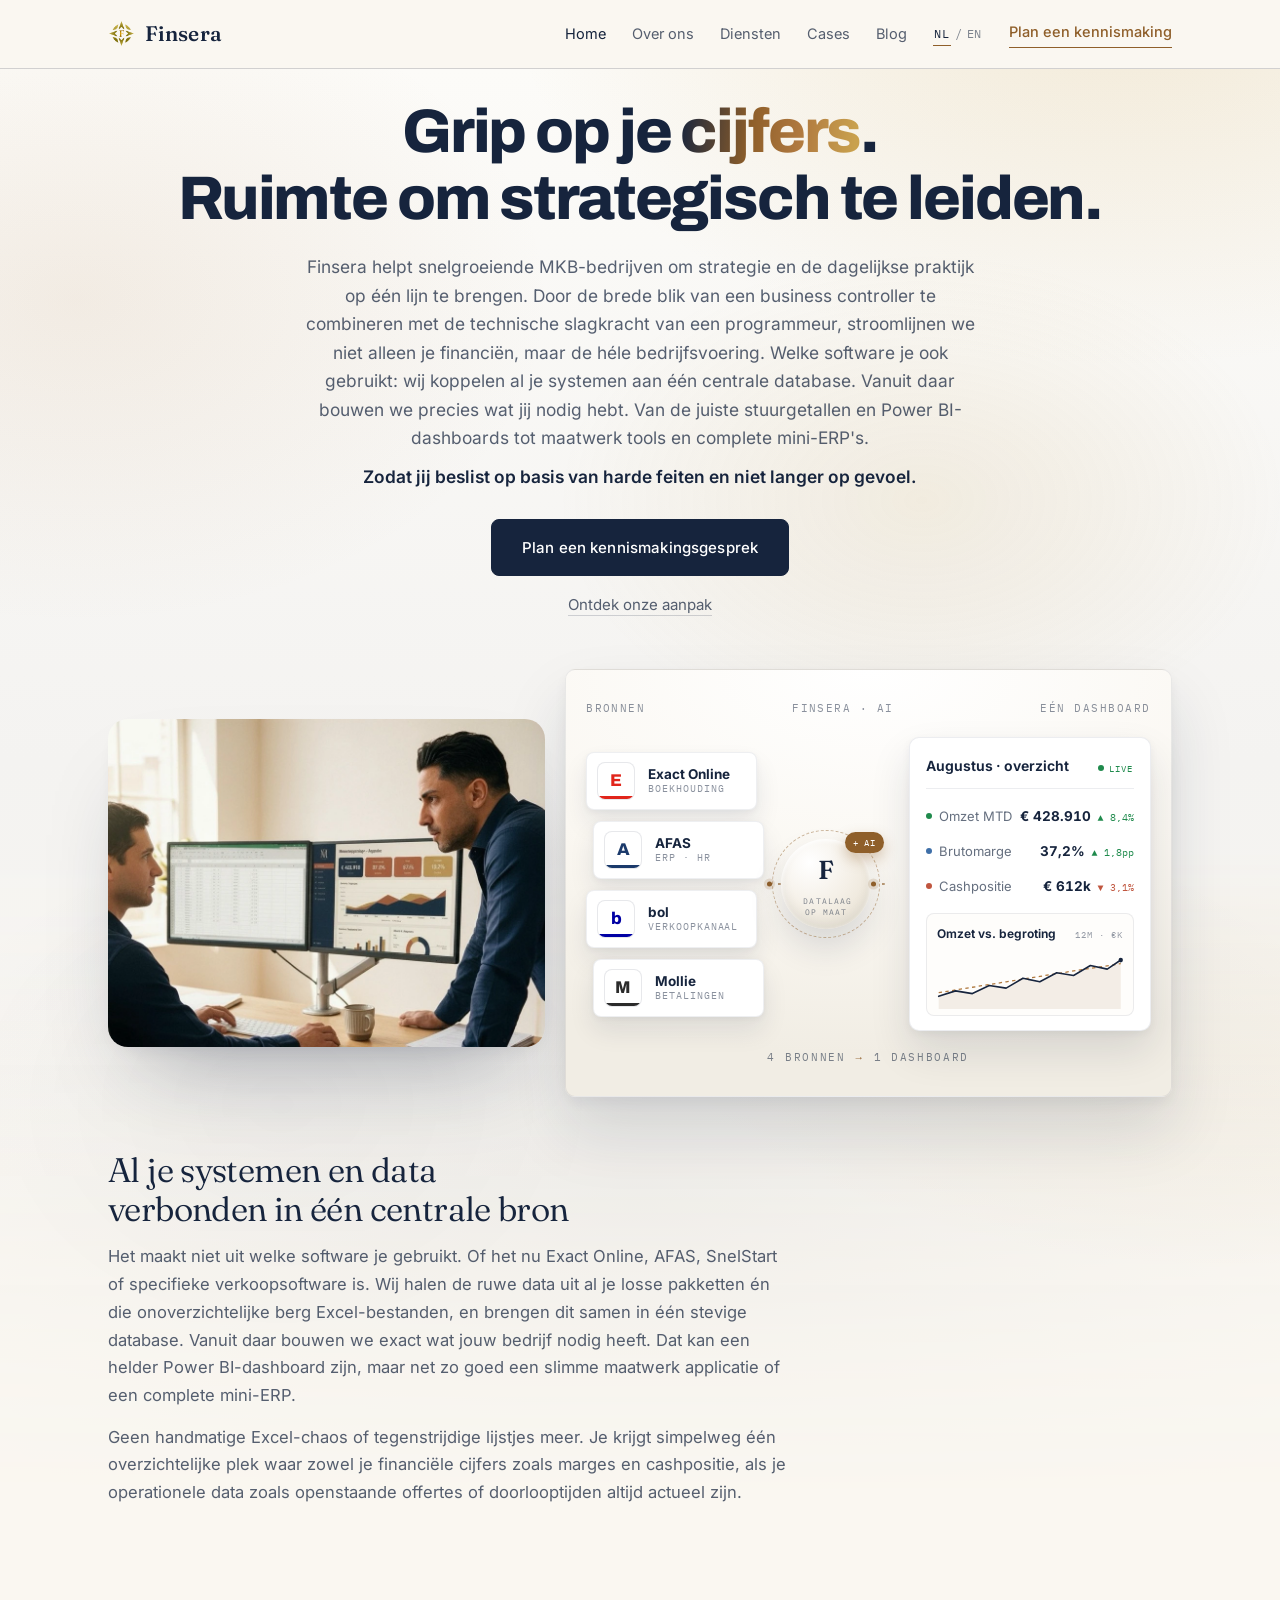
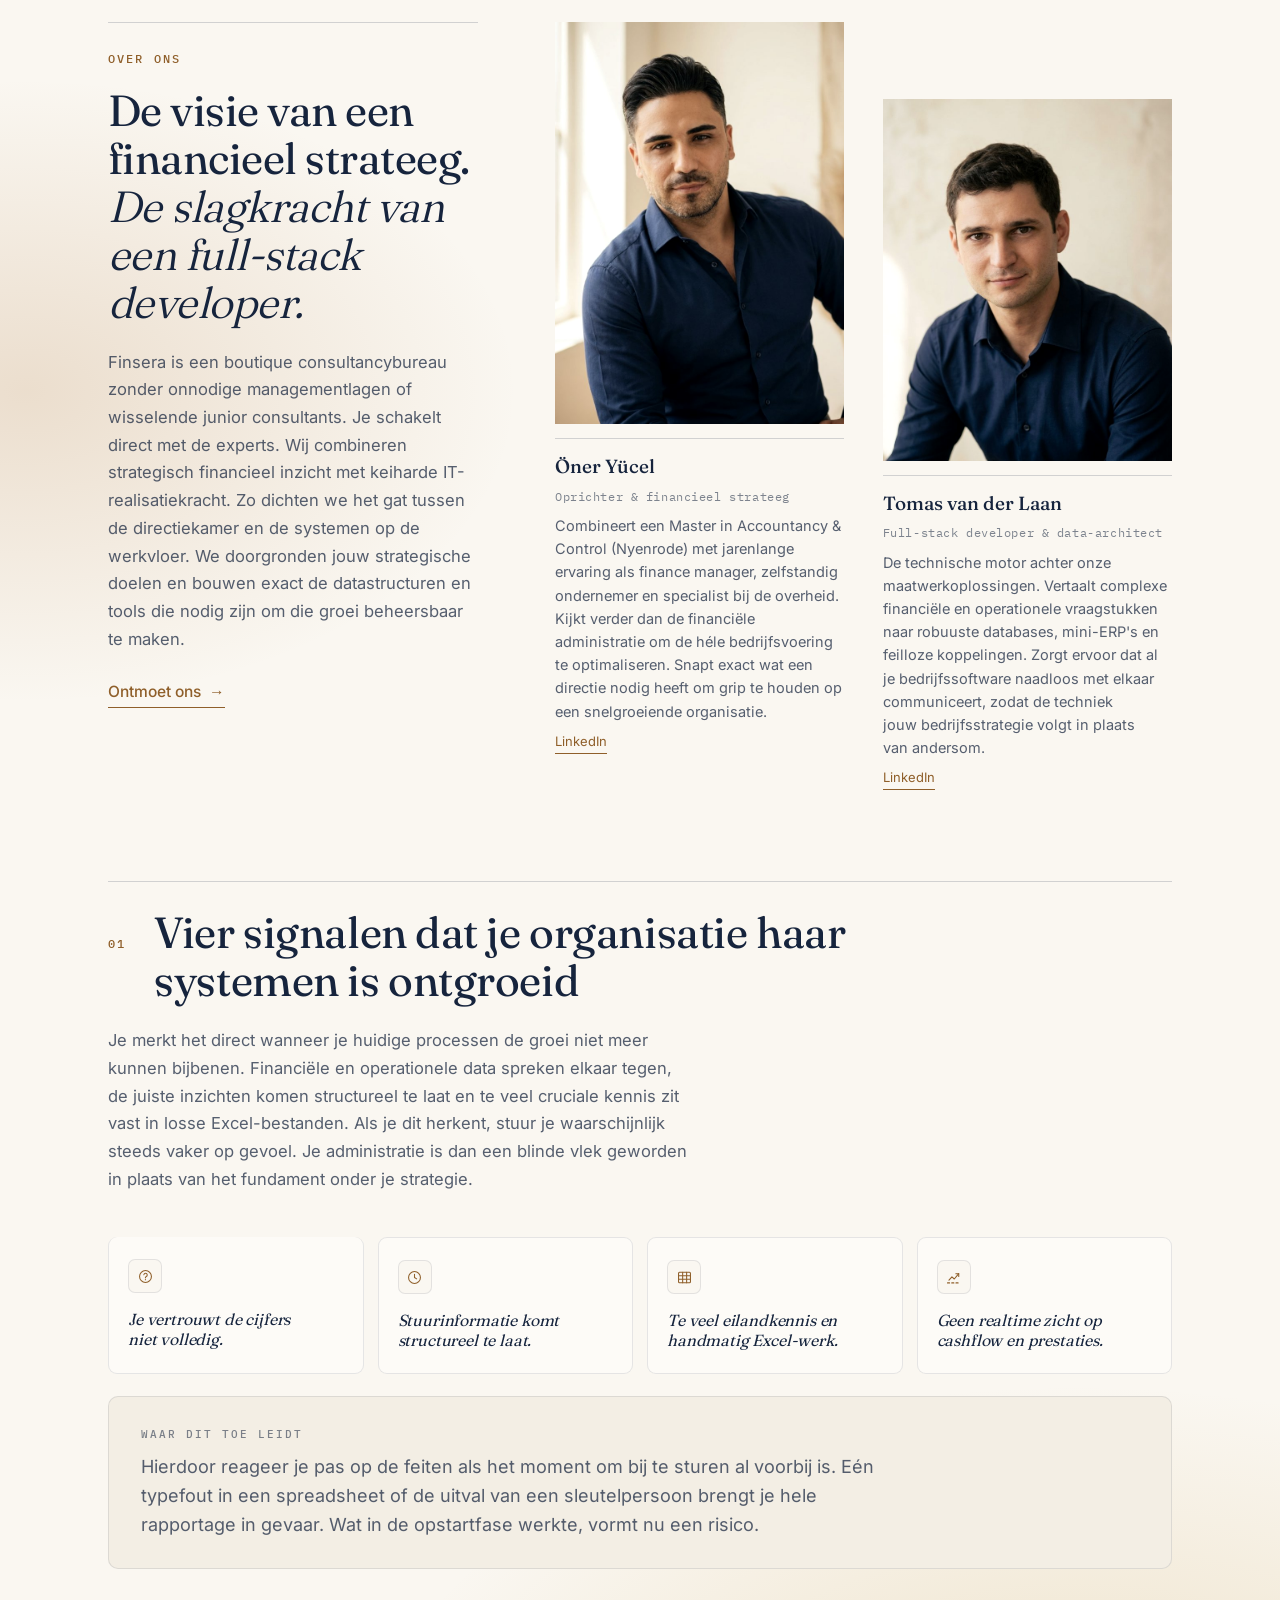
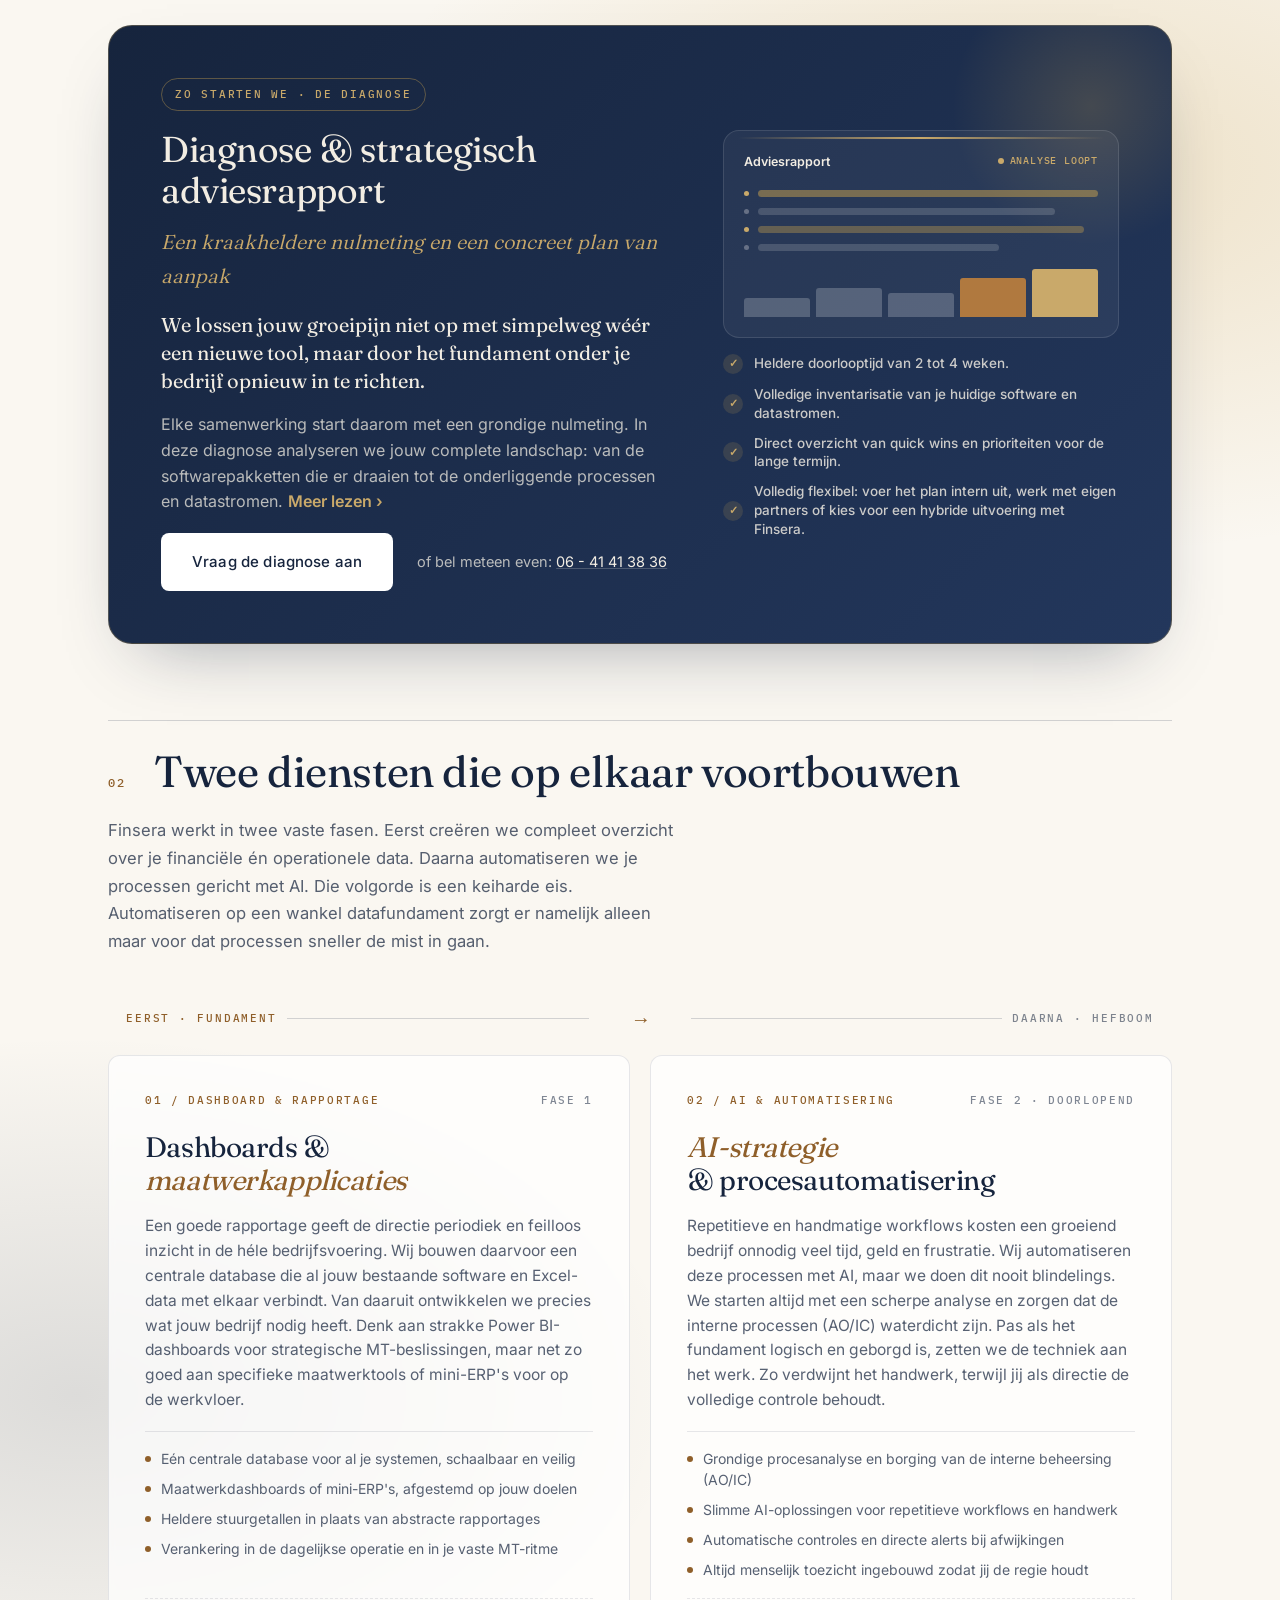
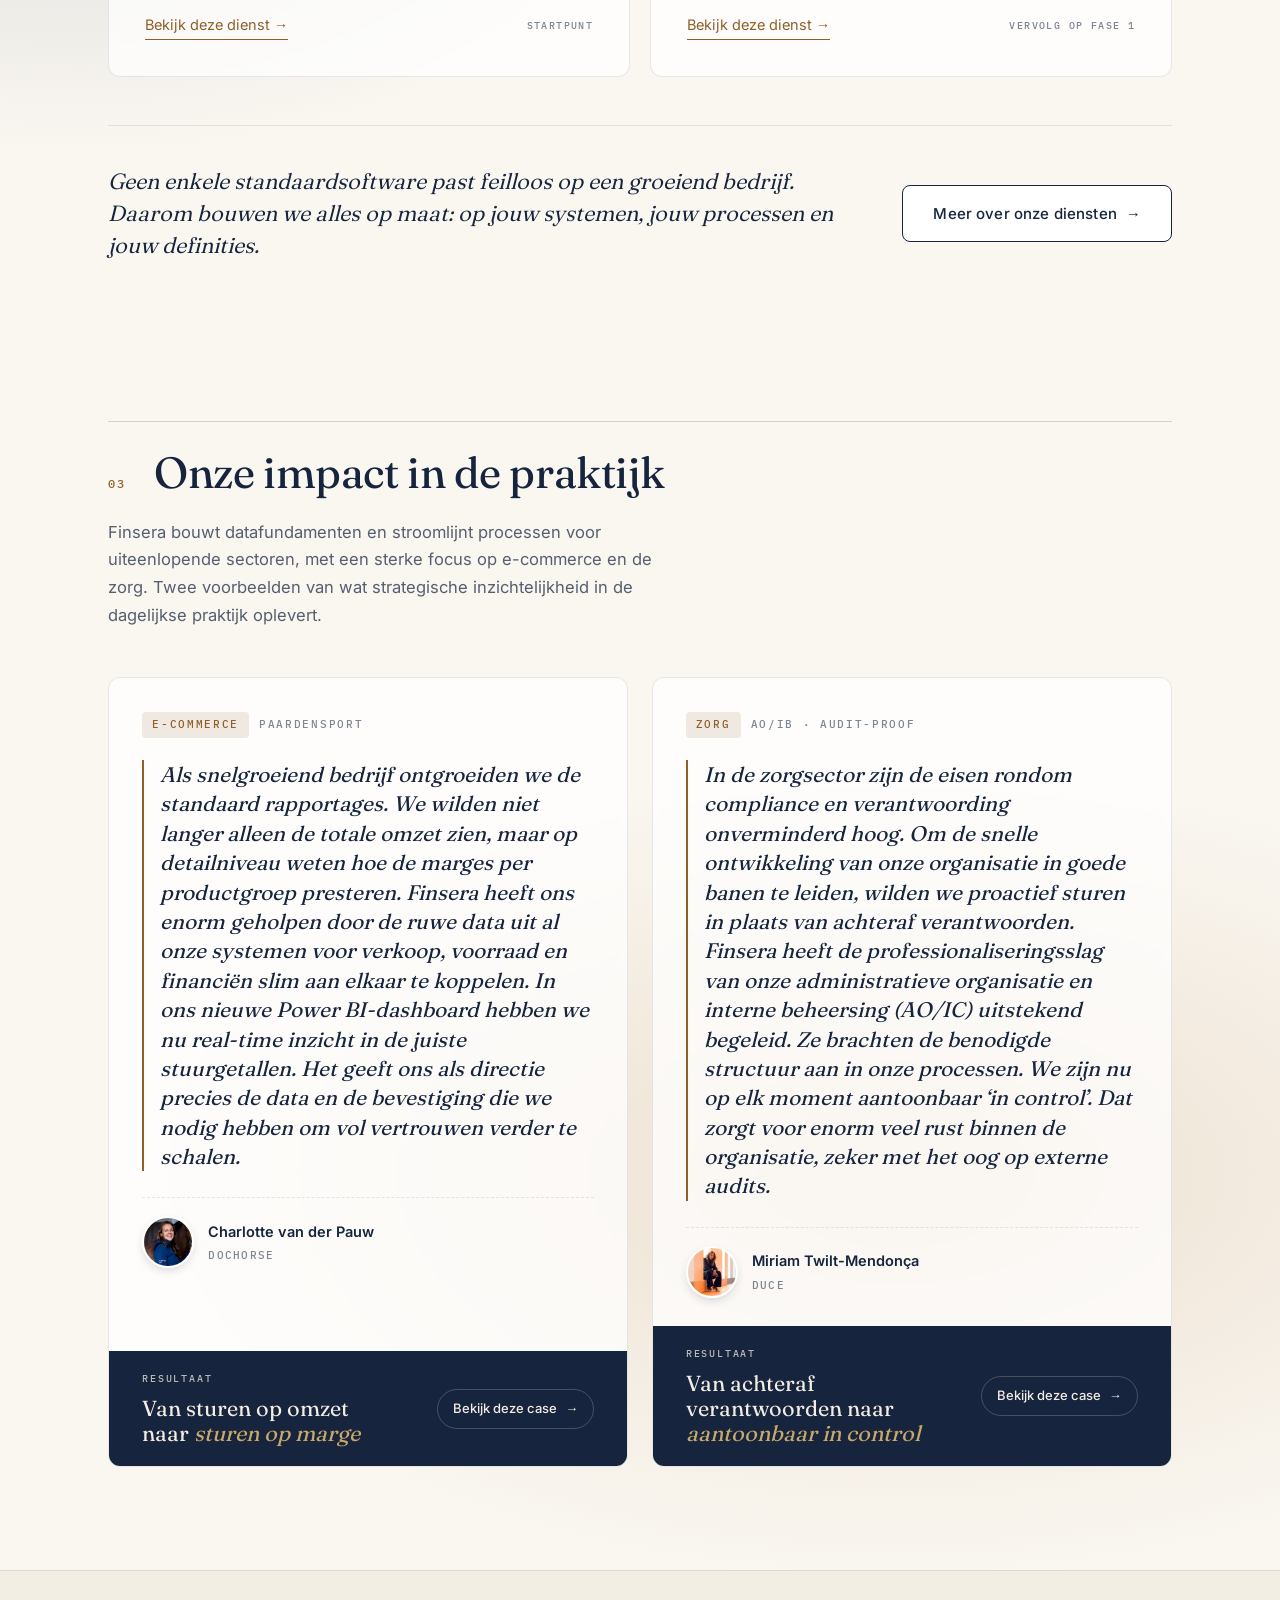
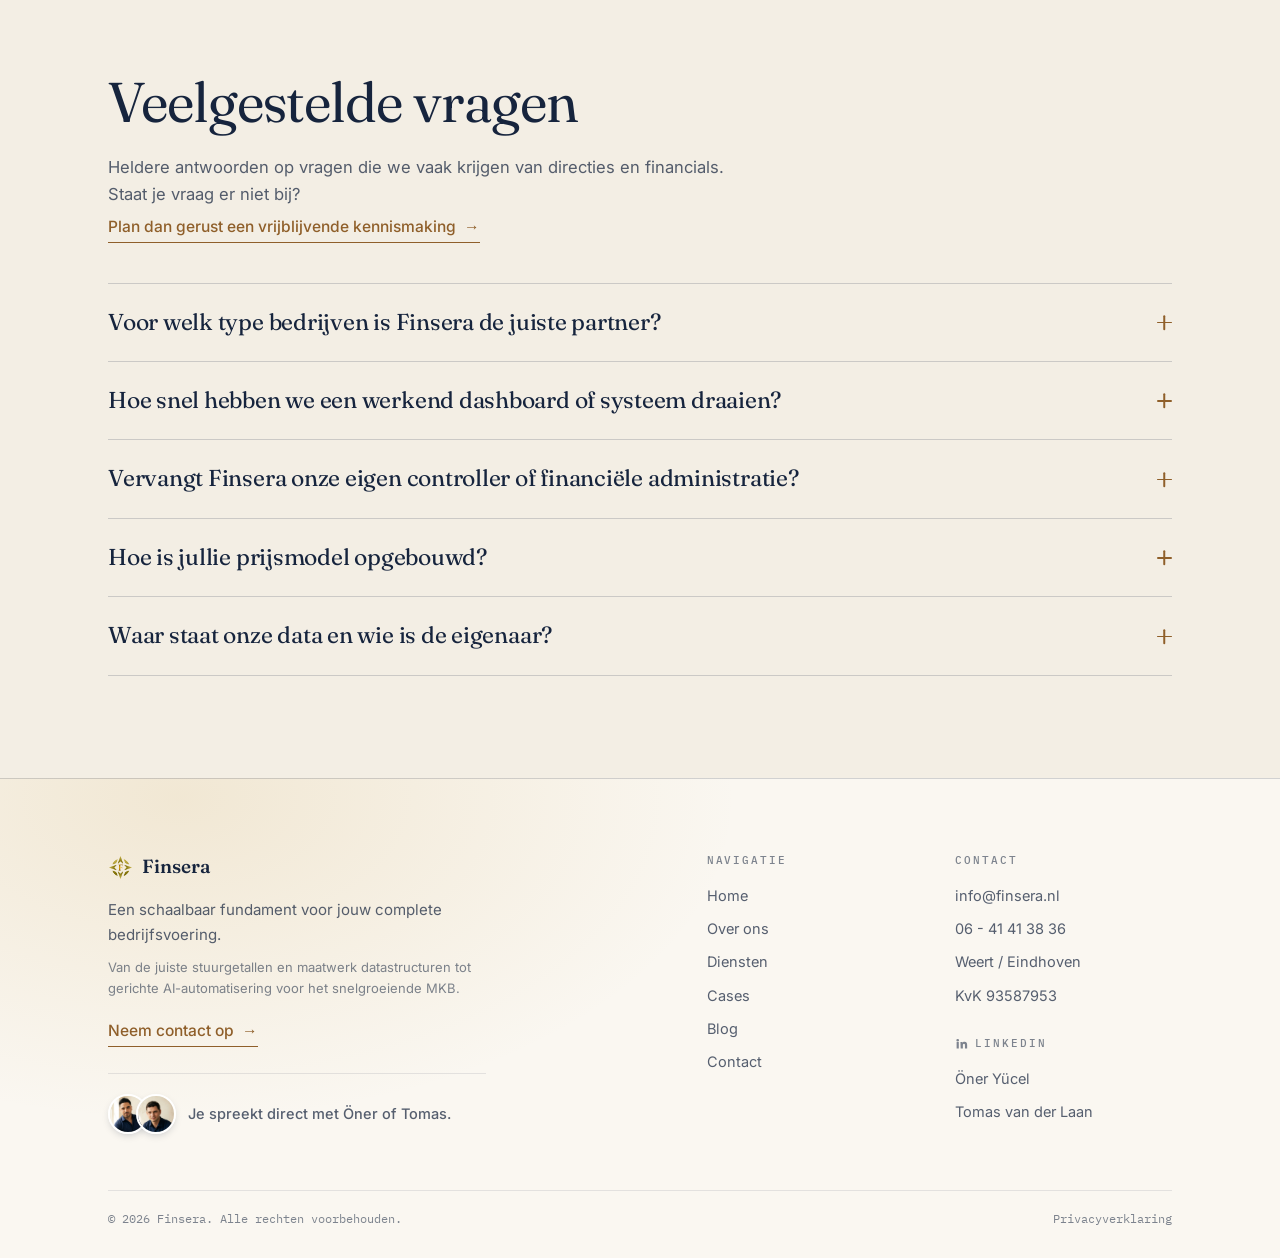
==== commit 7b2decea: "Twee vestigingsplaatsen in de voetter Weert / Eindhoven op alle acht pagina's. In de organisatiegege" ====
--- a/index.html
+++ b/index.html
@@ -679,7 +679,7 @@
           <address class="footer__col-links footer__adres">
             <a href="mailto:info@finsera.nl">info@finsera.nl</a>
             <a href="tel:+31641413836">06 - 41 41 38 36</a>
-            <span>Weert</span>
+            <span>Weert / Eindhoven</span>
             <span>KvK 93587953</span>
           </address>
           <div class="footer__social">
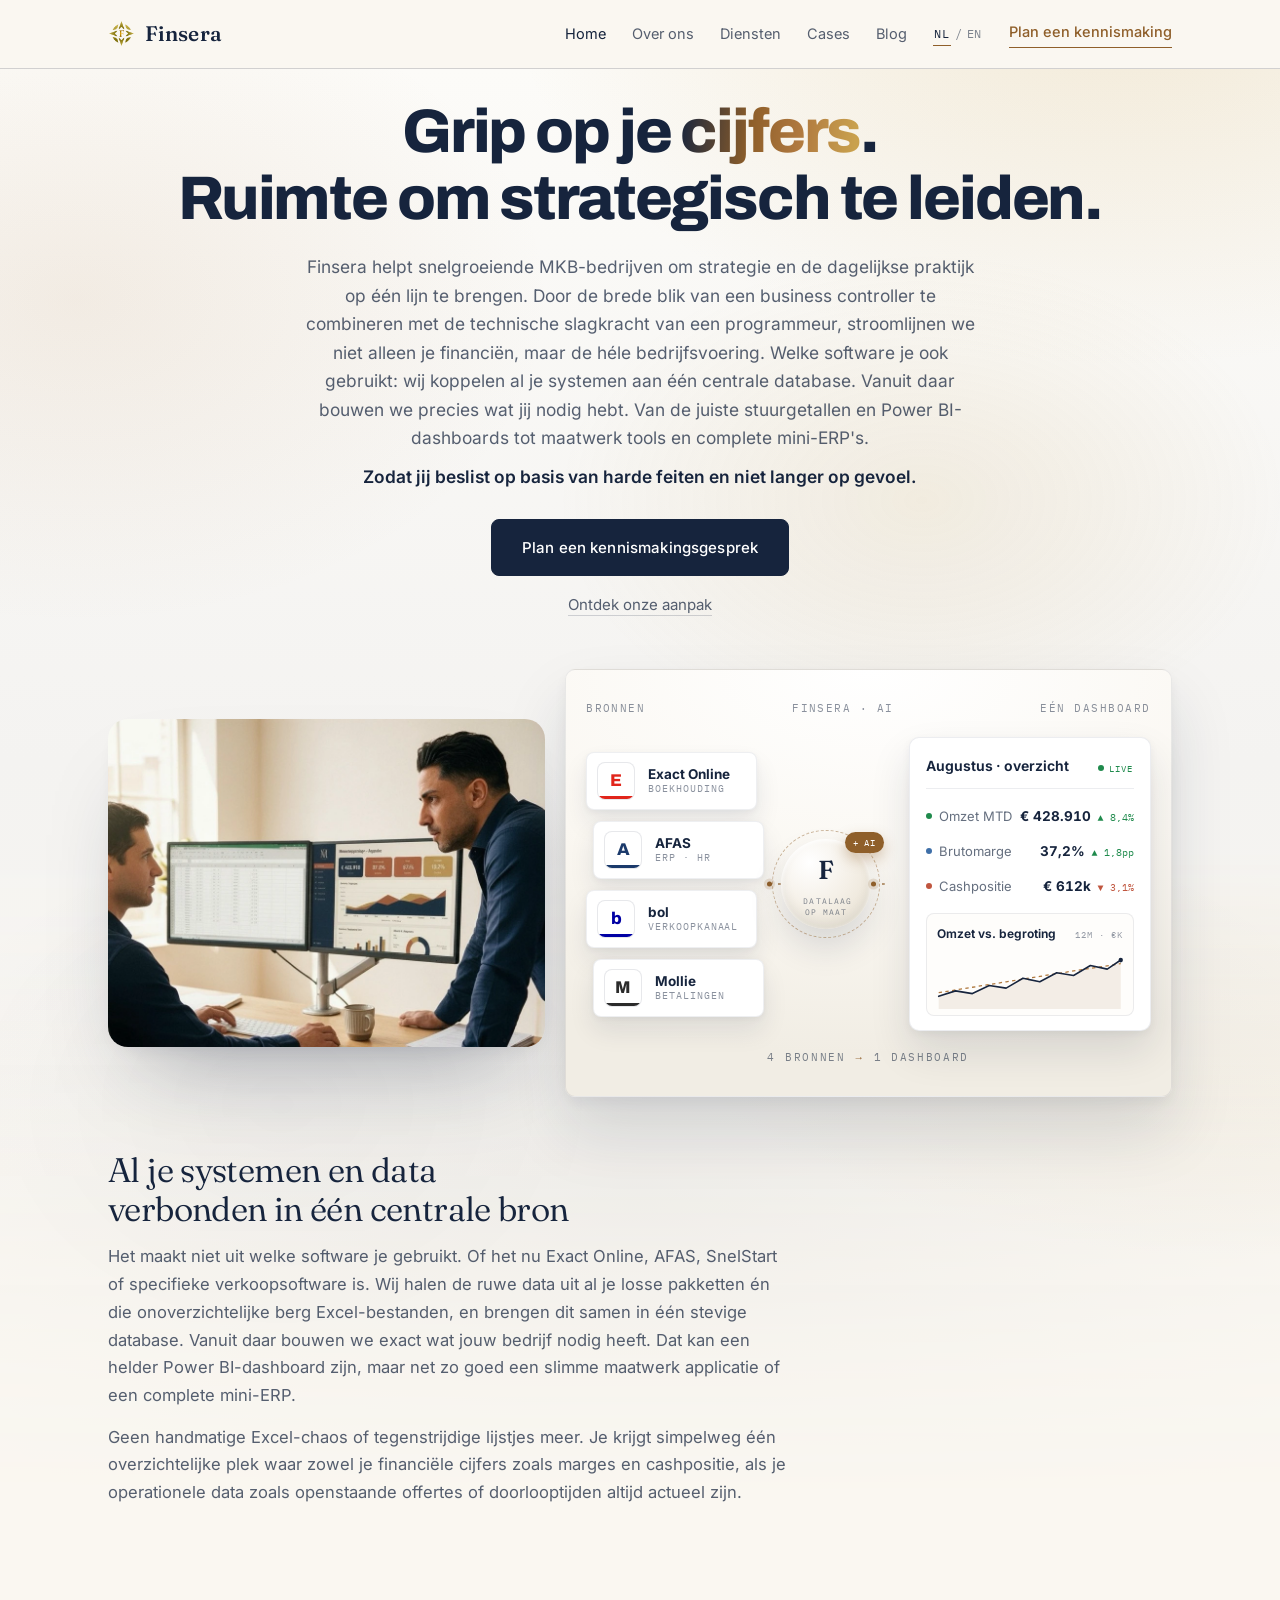
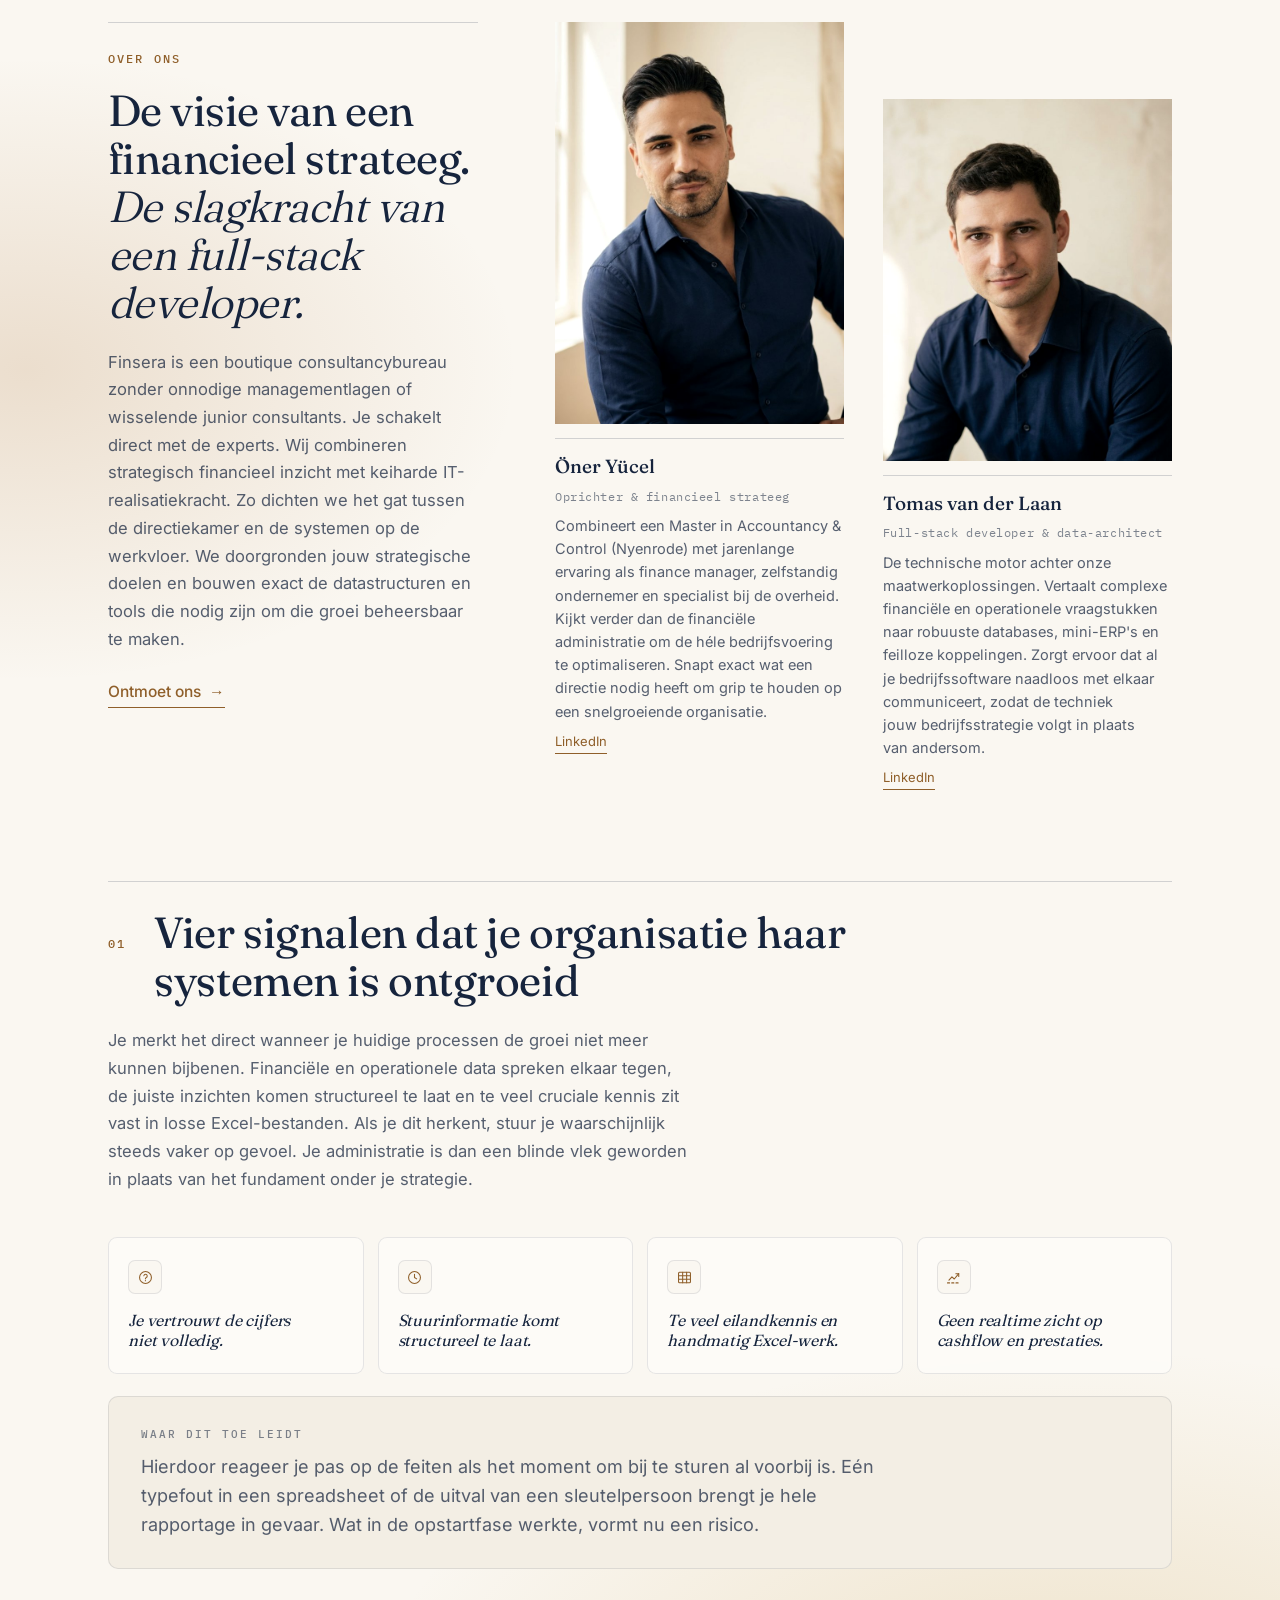
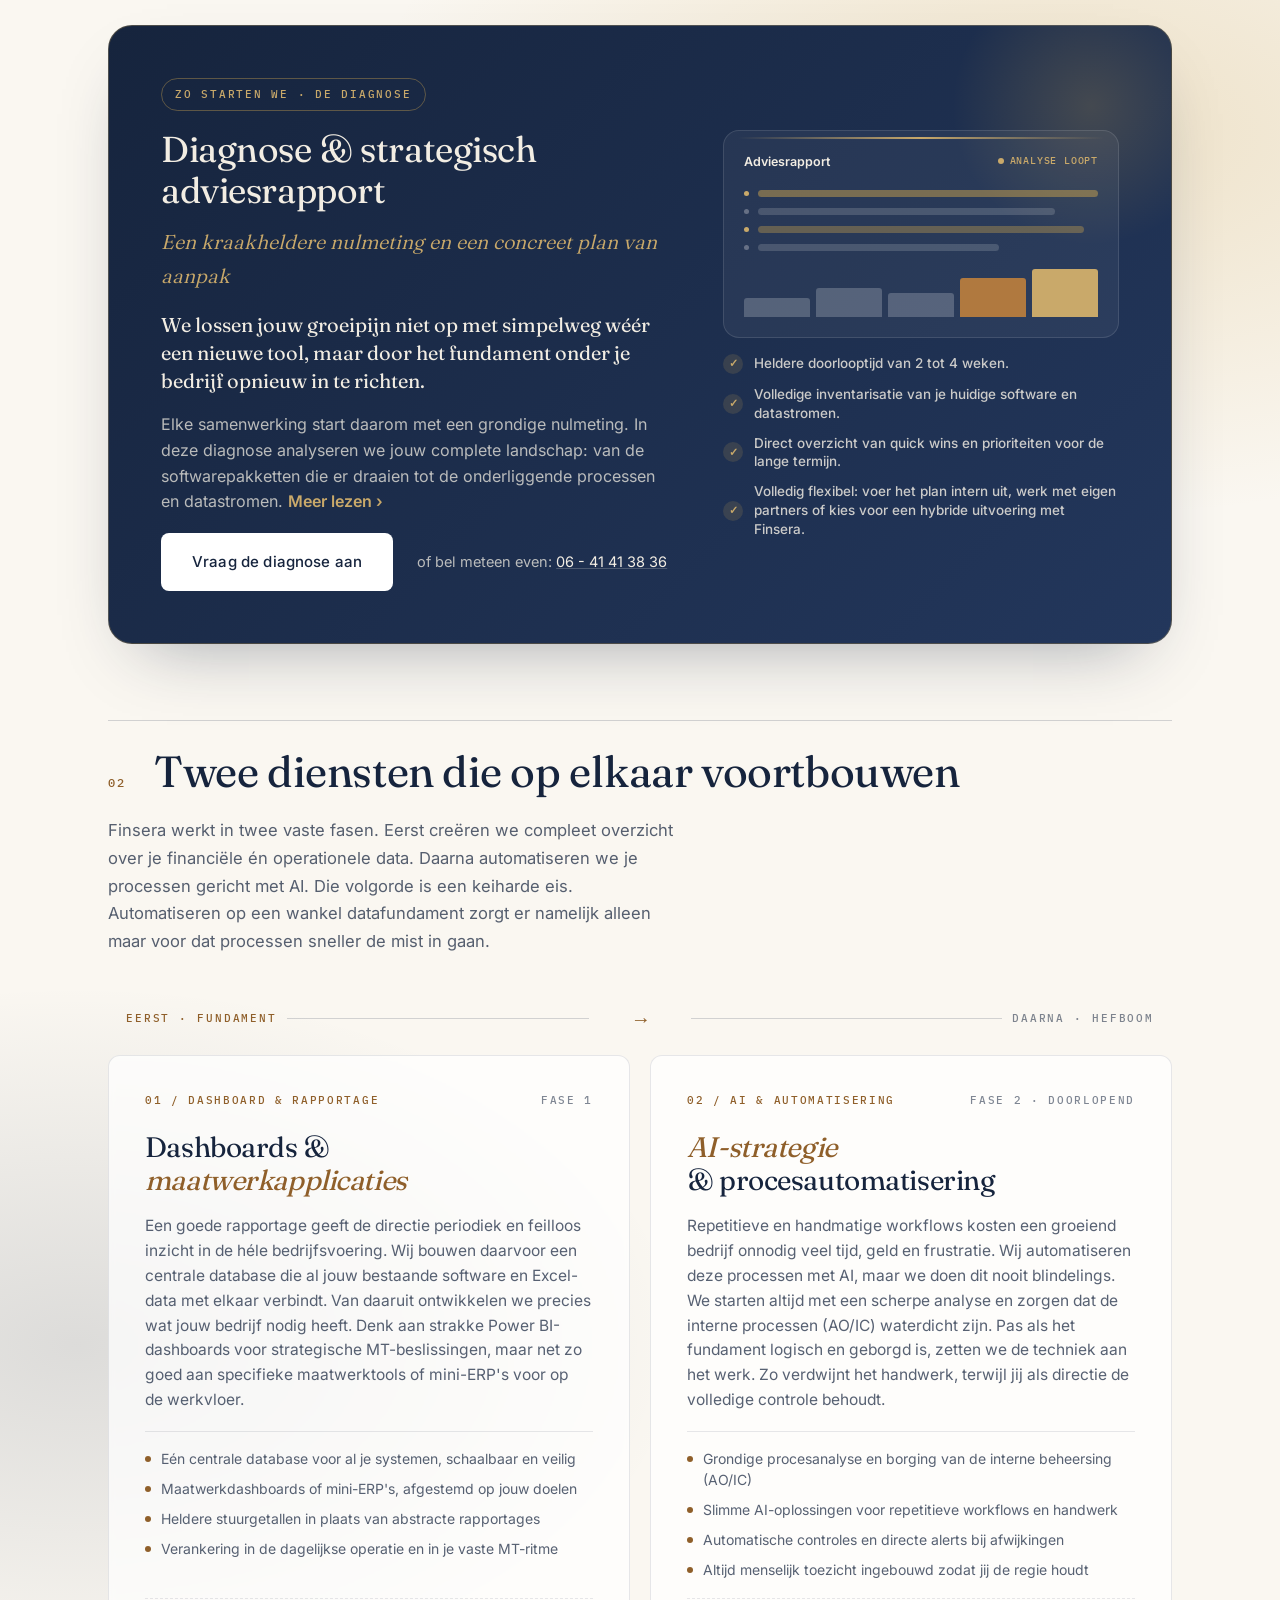
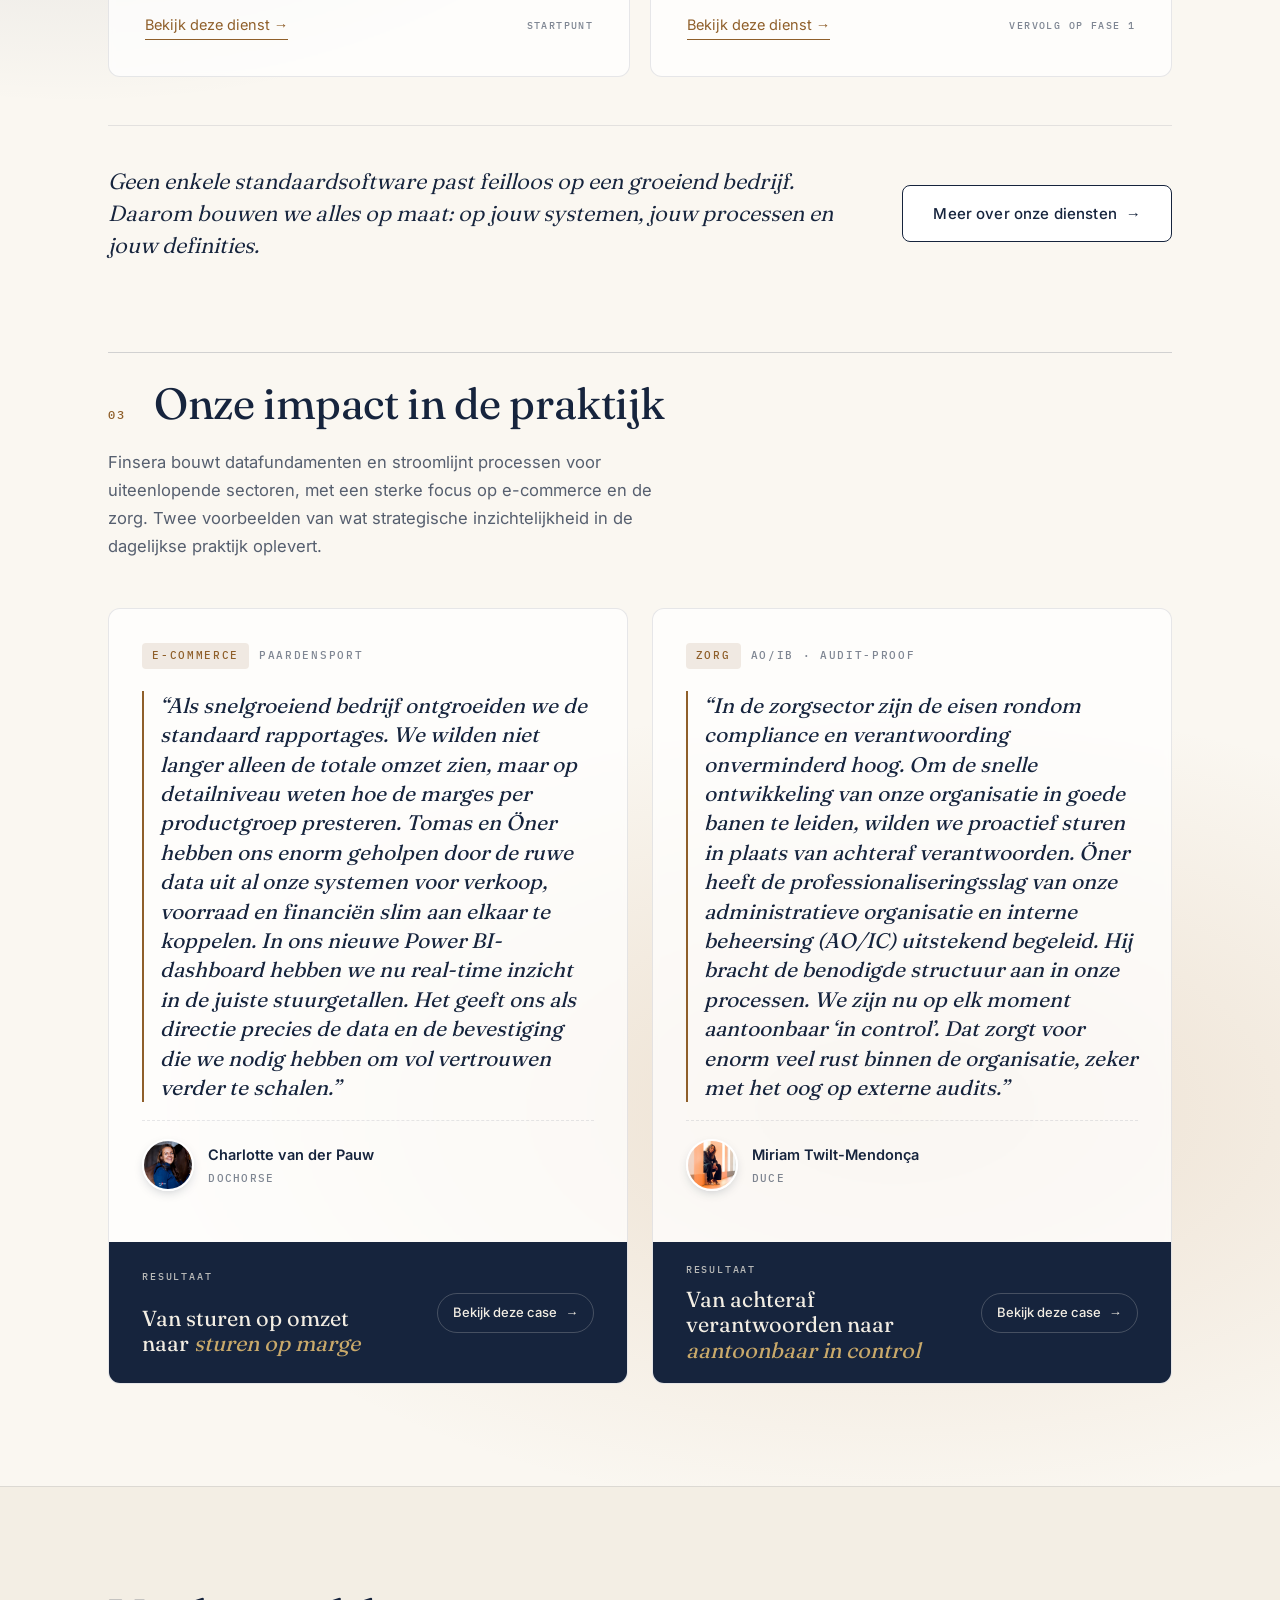
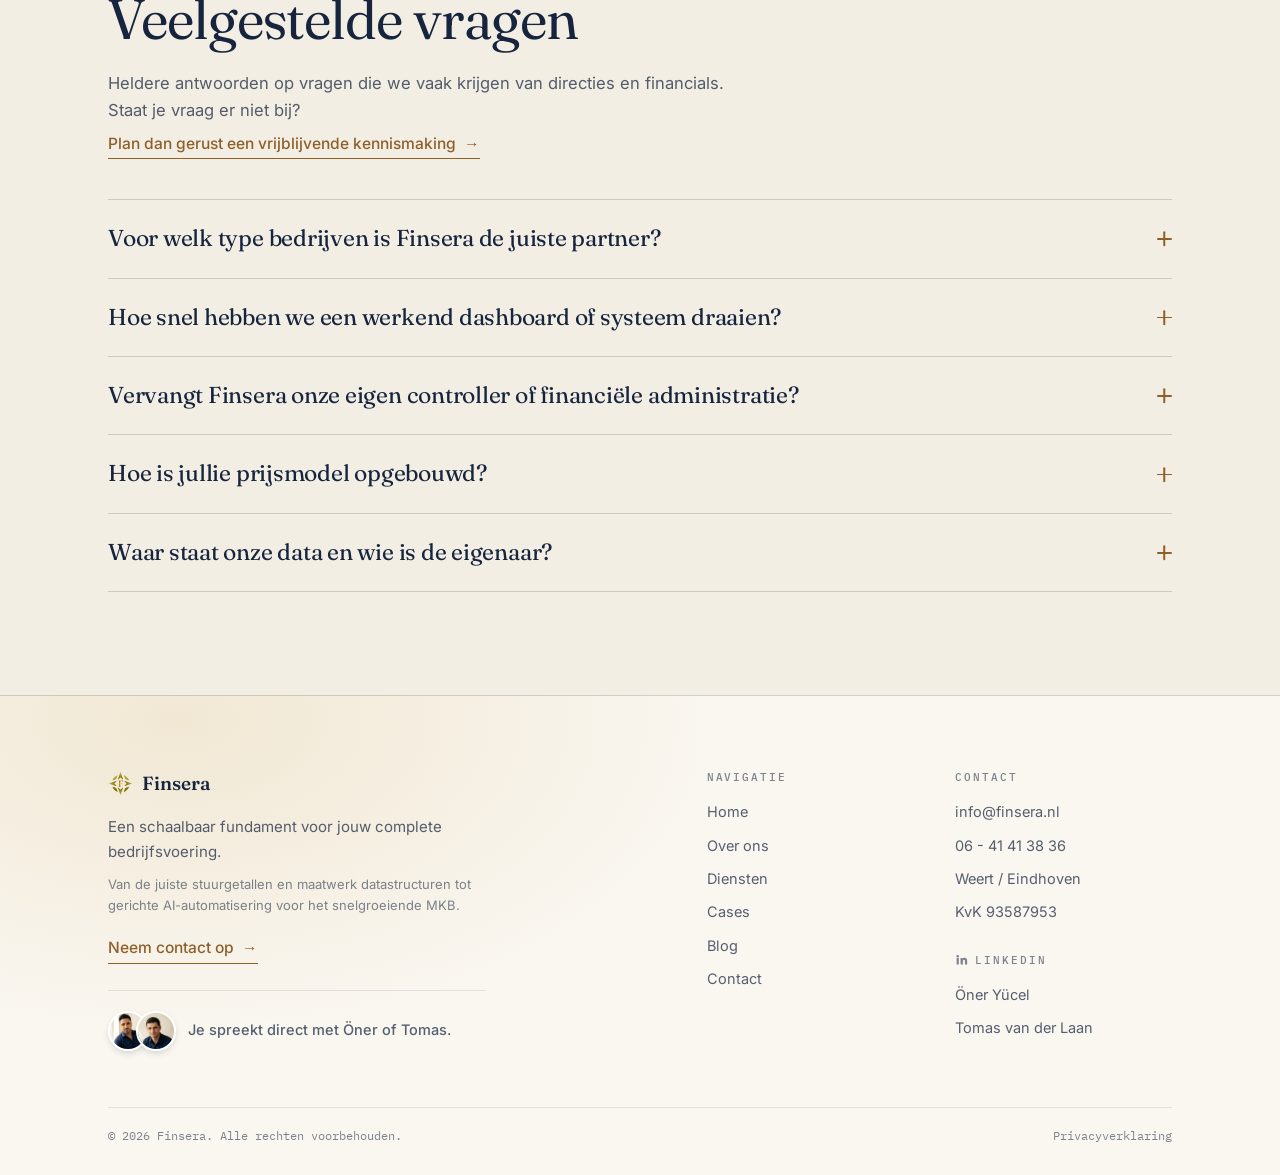
==== commit 0d07cfb7: "Vijf punten uit de desktopcontrole van de homepage Bovenrand eerste signaalkaartje: de regel die de " ====
--- a/index.html
+++ b/index.html
@@ -560,7 +560,7 @@
           <div class="rev__top">
             <p class="rev__sector"><span class="rev__tag" data-i18n="case1Tag">E-commerce</span> <span data-i18n="case1Sector">Paardensport</span></p>
             <blockquote class="rev__quote">
-              <p data-i18n="review1Quote">Als snelgroeiend bedrijf ontgroeiden we de standaard rapportages. We wilden niet langer alleen de totale omzet zien, maar op detailniveau weten hoe de marges per productgroep presteren. Finsera heeft ons enorm geholpen door de ruwe data uit al onze systemen voor verkoop, voorraad en financi&euml;n slim aan elkaar te koppelen. In ons nieuwe Power BI-dashboard hebben we nu real-time inzicht in de juiste stuurgetallen. Het geeft ons als directie precies de data en de bevestiging die we nodig hebben om vol vertrouwen verder te schalen.</p>
+              <p data-i18n="review1Quote">“Als snelgroeiend bedrijf ontgroeiden we de standaard rapportages. We wilden niet langer alleen de totale omzet zien, maar op detailniveau weten hoe de marges per productgroep presteren. Tomas en &Ouml;ner hebben ons enorm geholpen door de ruwe data uit al onze systemen voor verkoop, voorraad en financi&euml;n slim aan elkaar te koppelen. In ons nieuwe Power BI-dashboard hebben we nu real-time inzicht in de juiste stuurgetallen. Het geeft ons als directie precies de data en de bevestiging die we nodig hebben om vol vertrouwen verder te schalen.”</p>
             </blockquote>
             <div class="rev__by">
               <img class="rev__avatar" src="img/cases/dochorse-charlotte-van-der-pauw.webp" alt="" width="1080" height="676" decoding="async" loading="lazy">
@@ -581,7 +581,7 @@
           <div class="rev__top">
             <p class="rev__sector"><span class="rev__tag" data-i18n="case2Tag">Zorg</span> <span data-i18n="case2Badge">AO/IB · audit-proof</span></p>
             <blockquote class="rev__quote">
-              <p data-i18n="review2Quote">In de zorgsector zijn de eisen rondom compliance en verantwoording onverminderd hoog. Om de snelle ontwikkeling van onze organisatie in goede banen te leiden, wilden we proactief sturen in plaats van achteraf verantwoorden. Finsera heeft de professionaliseringsslag van onze administratieve organisatie en interne beheersing (AO/IC) uitstekend begeleid. Ze brachten de benodigde structuur aan in onze processen. We zijn nu op elk moment aantoonbaar &lsquo;in control&rsquo;. Dat zorgt voor enorm veel rust binnen de organisatie, zeker met het oog op externe audits.</p>
+              <p data-i18n="review2Quote">“In de zorgsector zijn de eisen rondom compliance en verantwoording onverminderd hoog. Om de snelle ontwikkeling van onze organisatie in goede banen te leiden, wilden we proactief sturen in plaats van achteraf verantwoorden. &Ouml;ner heeft de professionaliseringsslag van onze administratieve organisatie en interne beheersing (AO/IC) uitstekend begeleid. Hij bracht de benodigde structuur aan in onze processen. We zijn nu op elk moment aantoonbaar &lsquo;in control&rsquo;. Dat zorgt voor enorm veel rust binnen de organisatie, zeker met het oog op externe audits.”</p>
             </blockquote>
             <div class="rev__by">
               <img class="rev__avatar" src="img/cases/duce-miriam-twilt-mendonca.webp" alt="" width="1200" height="1200" decoding="async" loading="lazy">
--- a/css/styles.css
+++ b/css/styles.css
@@ -335,6 +335,10 @@
     backdrop-filter: blur(2px);
     -webkit-backdrop-filter: blur(2px);
   }
+  /* Los van elkaar heeft ook het eerste kaartje een bovenrand nodig. De regel
+     hierboven zet die weg voor de gestapelde lijst en is specifieker dan
+     .pain__card, dus hij won ook hier. */
+  .pain__card:first-child { border-top: 1px solid var(--hair-soft); }
   .pain__card-quote { font-size: clamp(15px, 1.25vw, 17px); line-height: 1.28; }
 }
 
@@ -2265,8 +2269,10 @@
    hairlines van de rest van de site. De initialen-cirkels zijn vervangen door
    de echte portretten die al in img/cases staan.
    ========================================================================== */
+/* De bovenmarge was bijna twee keer zo groot als bij de andere overgangen,
+   waardoor er een gat viel tussen de diensten en de resultaten. */
 .rev {
-  padding-top: clamp(64px, 9vw, 130px);
+  padding-top: clamp(30px, 3.6vw, 52px);
   padding-bottom: clamp(56px, 8vw, 104px);
 }
 .rev__grid {
@@ -2285,7 +2291,20 @@
   backdrop-filter: blur(3px);
   -webkit-backdrop-filter: blur(3px);
 }
-.rev__top { flex: 1; padding: clamp(24px, 2.8vw, 34px) clamp(22px, 2.6vw, 34px) clamp(20px, 2.4vw, 28px); }
+.rev__top { flex: 1; display: flex; flex-direction: column;
+  padding: clamp(24px, 2.8vw, 34px) clamp(22px, 2.6vw, 34px) clamp(20px, 2.4vw, 28px); }
+
+/* Naast elkaar moeten de donkere balken even hoog zijn. Alleen het bovenliggende
+   raster kan hoogtes delen tussen twee kaarten; met subgrid krijgen beide
+   kaarten dezelfde twee rijen, waarbij de tweede rij zich naar de hoogste balk
+   voegt. Kent de browser subgrid niet, dan blijft de bestaande flexindeling
+   staan en lopen de balken zoals voorheen. */
+@media (min-width: 901px) {
+  @supports (grid-template-rows: subgrid) {
+    .rev__grid { grid-template-rows: 1fr auto; }
+    .rev__card { display: grid; grid-row: span 2; grid-template-rows: subgrid; }
+  }
+}
 
 .rev__sector {
   display: flex; align-items: center; flex-wrap: wrap; gap: 10px;
@@ -2315,7 +2334,10 @@
 
 .rev__by {
   display: flex; align-items: center; gap: 14px;
-  margin-top: clamp(20px, 2.4vw, 26px); padding-top: 18px;
+  /* auto duwt de naamregel naar de onderkant van het bovendeel, zodat beide
+     kaarten hem op dezelfde hoogte hebben en de donkere balken gelijk lopen.
+     De overgebleven lucht valt onder het citaat. */
+  margin-top: auto; padding-top: 18px;
   border-top: 1px dashed var(--hair-soft);
 }
 .rev__avatar {
